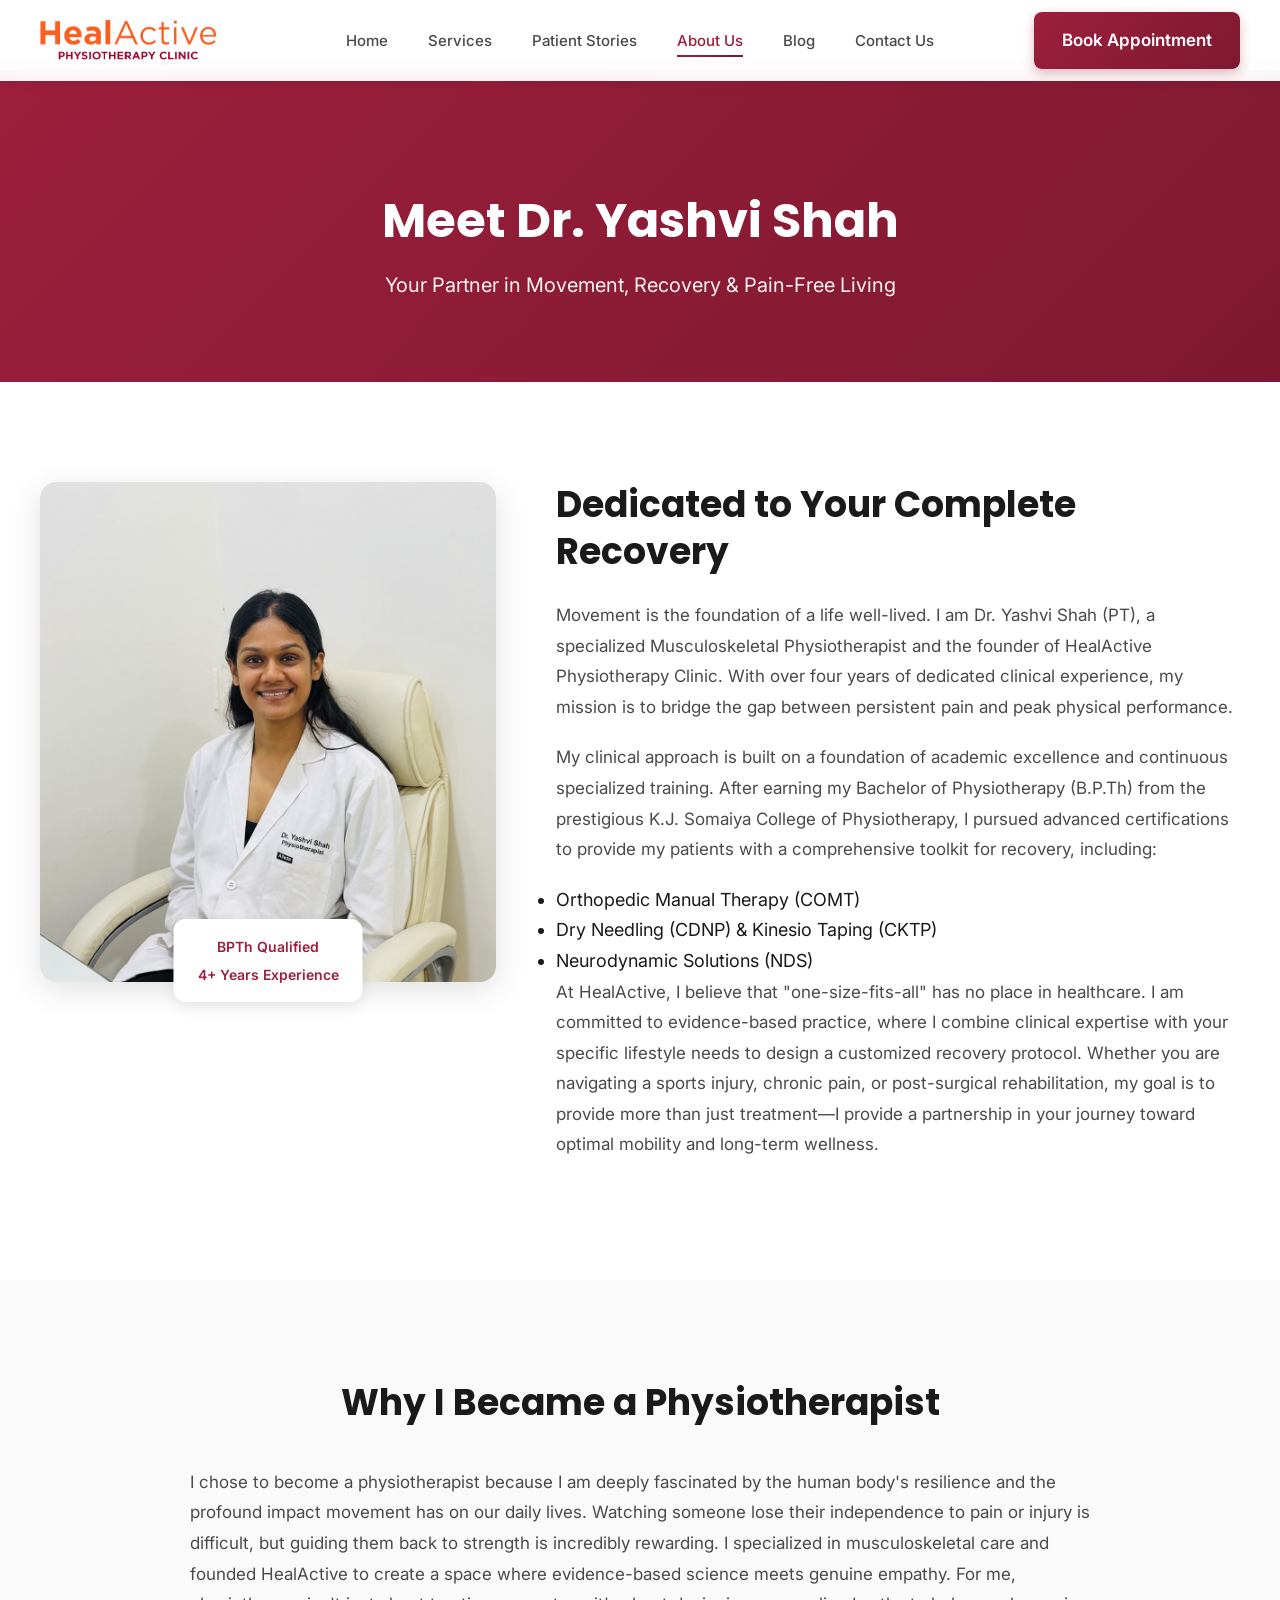
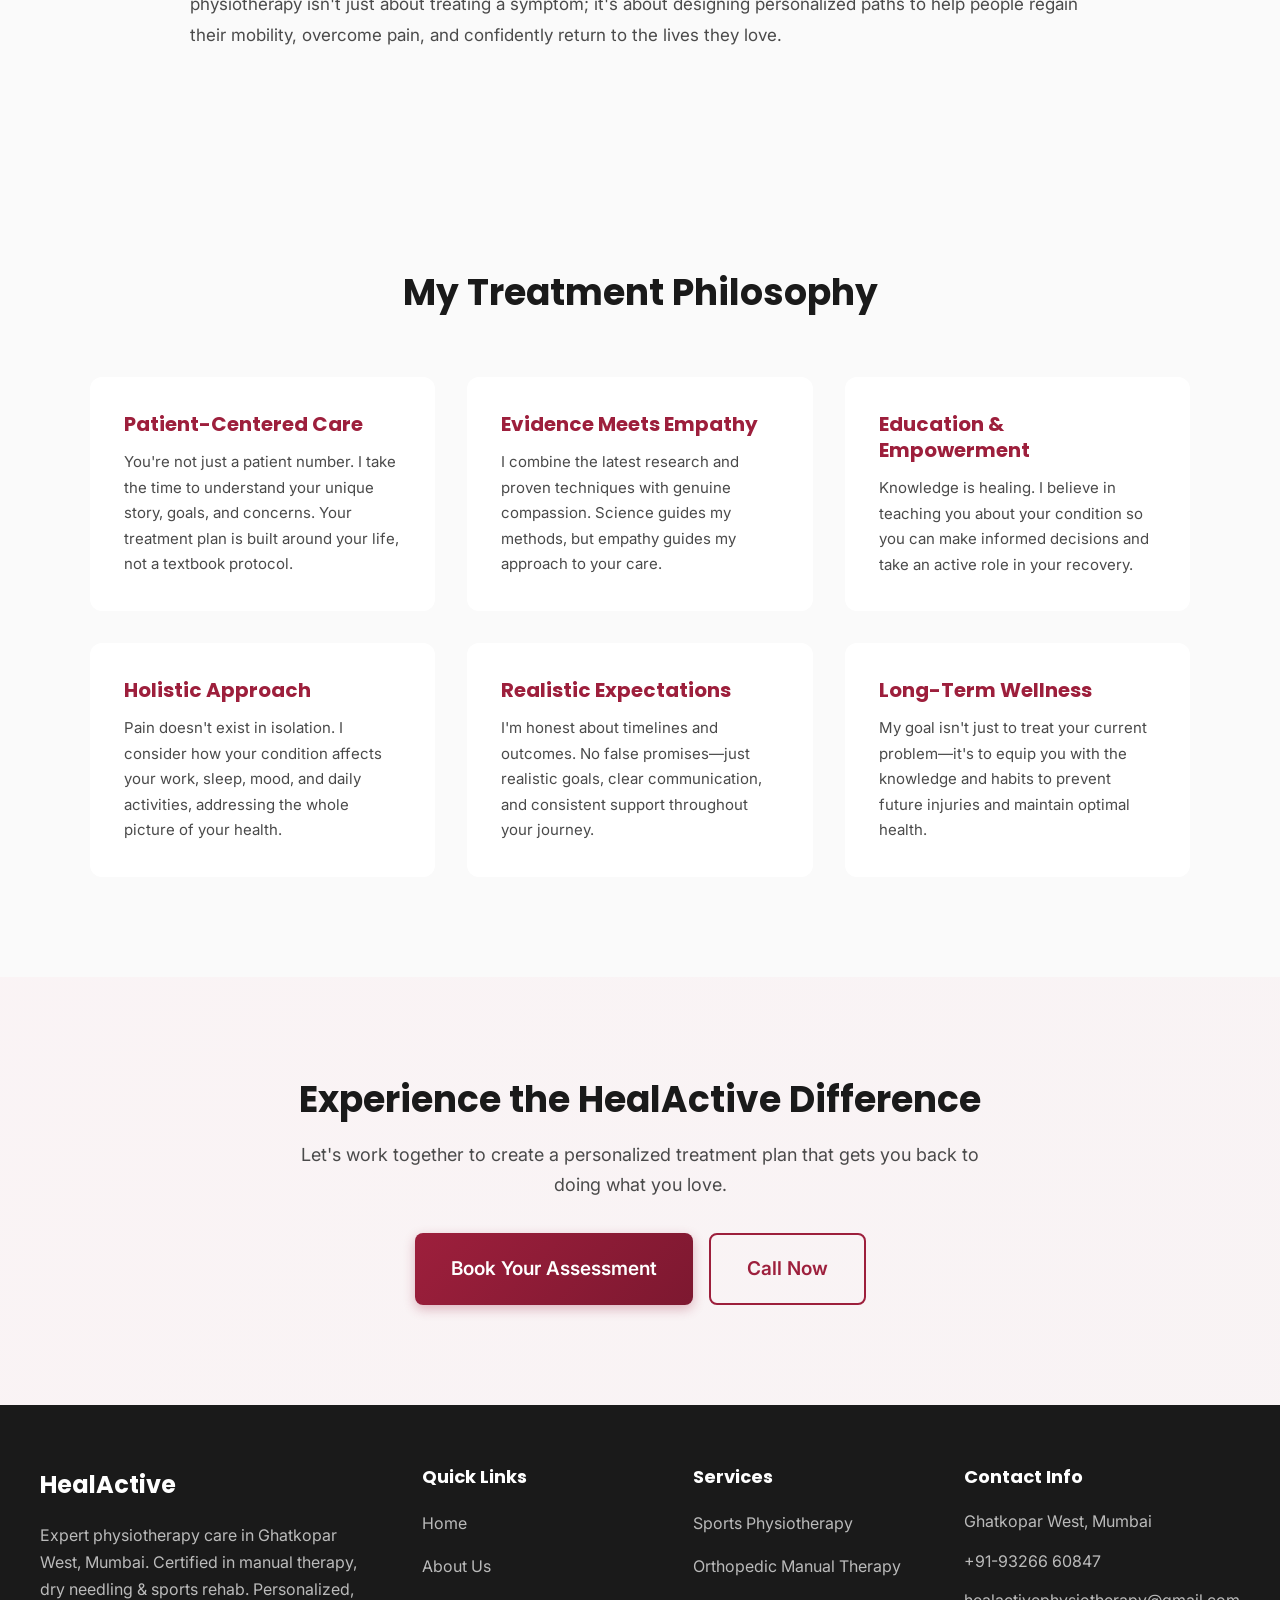
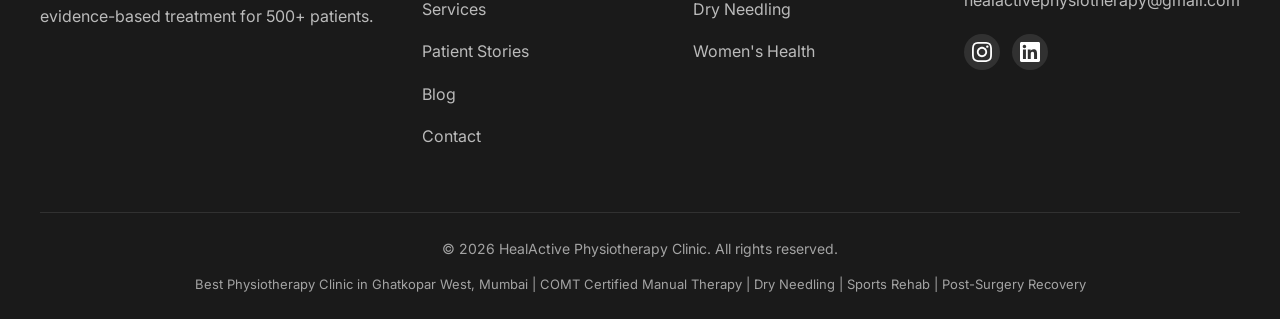
==== about.html @ 27055955 "Add files via upload" ====
<!DOCTYPE html>
<html lang="en">
<head>
    <meta charset="UTF-8">
    <meta name="viewport" content="width=device-width, initial-scale=1.0">
    <meta name="description" content="Meet Dr. Yashvi Shah - BPTh qualified physiotherapist with 4+ years experience. Learn about our patient-centered approach to recovery at HealActive Clinic.">
    <title>About Dr. Yashvi Shah - HealActive Physiotherapy Clinic Mumbai</title>
    <link rel="preconnect" href="https://fonts.googleapis.com">
    <link rel="preconnect" href="https://fonts.gstatic.com" crossorigin>
    <link href="https://fonts.googleapis.com/css2?family=Inter:wght@300;400;500;600;700&family=Poppins:wght@600;700&display=swap" rel="stylesheet">
    <link rel="stylesheet" href="style.css">
    <link rel="icon" href="healactivelogonobg.png" type="image/png">
</head>
<body>
    <!-- Header -->
    <header class="header" id="header">
        <div class="container">
            <div class="header-content">
                <div class="logo">
                    <a href="index.html">
                        <img src="healactivelogonobg.png" alt="HealActive Physiotherapy Clinic" class="logo-img">
                    </a>
                </div>
                <nav class="nav" id="nav">
                    <a href="index.html" class="nav-link">Home</a>
                    <div class="nav-dropdown">
                        <a href="services.html" class="nav-link">Services</a>
                        <div class="dropdown-content">
                            <a href="services.html#sports">Sports Physiotherapy</a>
                            <a href="services.html#orthopedic">Orthopedic Manual Therapy</a>
                            <a href="services.html#surgical">Post-Surgical Recovery</a>
                            <a href="services.html#dry-needling">Dry Needling Therapy</a>
                            <a href="services.html#neurodynamic">Neurodynamic Solutions</a>
                            <a href="services.html#womens-health">Women's Health Program</a>
                            <a href="services.html#ergonomics">Ergonomic &amp; Posture Correction</a>
                            <a href="services.html#senior-citizens">Senior Citizens Program</a>
                        </div>
                    </div>
                    <a href="testimonials.html" class="nav-link">Patient Stories</a>
                    <a href="about.html" class="nav-link active">About Us</a>
                    <a href="blog.html" class="nav-link">Blog</a>
                    <a href="index.html#contact" class="nav-link">Contact Us</a>
                </nav>
                <a href="index.html#contact" class="btn btn-primary btn-header">Book Appointment</a>
                <button class="mobile-toggle" id="mobile-toggle" aria-label="Toggle menu">
                    <span></span>
                    <span></span>
                    <span></span>
                </button>
            </div>
        </div>
    </header>

    <!-- Page Hero -->
    <section class="page-hero">
        <div class="container">
            <h1>Meet Dr. Yashvi Shah</h1>
            <p>Your Partner in Movement, Recovery &amp; Pain-Free Living</p>
        </div>
    </section>

    <!-- About Introduction -->
    <section class="about-intro-page">
        <div class="container">
            <div class="about-page-content reveal-on-scroll">
                <div class="about-page-image">
                    <img src="doctor.jpeg" alt="Dr. Yashvi Shah" class="about-page-img">
                    <div class="credentials-badge">
                        <span>BPTh Qualified</span>
                        <span>4+ Years Experience</span>
                    </div>
                </div>
                <div class="about-page-text">
                    <h2>Dedicated to Your Complete Recovery</h2>
                    <p>Movement is the foundation of a life well-lived. I am Dr. Yashvi Shah (PT), a specialized Musculoskeletal Physiotherapist and the founder of HealActive Physiotherapy Clinic. With over four years of dedicated clinical experience, my mission is to bridge the gap between persistent pain and peak physical performance.</p>
                    <p>My clinical approach is built on a foundation of academic excellence and continuous specialized training. After earning my Bachelor of Physiotherapy (B.P.Th) from the prestigious K.J. Somaiya College of Physiotherapy, I pursued advanced certifications to provide my patients with a comprehensive toolkit for recovery, including:</p>
                    <ul>
                        <li>Orthopedic Manual Therapy (COMT)</li>
                        <li>Dry Needling (CDNP) &amp; Kinesio Taping (CKTP)</li>
                        <li>Neurodynamic Solutions (NDS)</li>
                    </ul>
                    <p>At HealActive, I believe that "one-size-fits-all" has no place in healthcare. I am committed to evidence-based practice, where I combine clinical expertise with your specific lifestyle needs to design a customized recovery protocol. Whether you are navigating a sports injury, chronic pain, or post-surgical rehabilitation, my goal is to provide more than just treatment—I provide a partnership in your journey toward optimal mobility and long-term wellness.</p>
                </div>
            </div>
        </div>
    </section>

    <!-- Why I Became a Physiotherapist -->
    <section class="story-section">
        <div class="container">
            <div class="story-content reveal-on-scroll">
                <h2>Why I Became a Physiotherapist</h2>
                <p>I chose to become a physiotherapist because I am deeply fascinated by the human body's resilience and the profound impact movement has on our daily lives. Watching someone lose their independence to pain or injury is difficult, but guiding them back to strength is incredibly rewarding. I specialized in musculoskeletal care and founded HealActive to create a space where evidence-based science meets genuine empathy. For me, physiotherapy isn't just about treating a symptom; it's about designing personalized paths to help people regain their mobility, overcome pain, and confidently return to the lives they love.</p>
            </div>
        </div>
    </section>

    <!-- Clinical Experience -->
    <!--
    <section class="experience">
        <div class="container">
            <div class="section-header">
                <span class="section-label">Professional Journey</span>
                <h2 class="section-title">Clinical Experience</h2>
                <p class="section-description">Over 3 years of hands-on experience in diverse clinical settings</p>
            </div>
            <div class="timeline">
                <div class="timeline-item reveal-on-scroll">
                    <div class="timeline-dot"></div>
                    <div class="timeline-content">
                        <span class="timeline-date">2023 - Present</span>
                        <h3>HealActive Physiotherapy Clinic</h3>
                        <p class="timeline-role">Founder &amp; Lead Physiotherapist</p>
                        <p>Established independent practice focused on personalized, patient-centered care. Treating diverse musculoskeletal conditions with evidence-based approaches combining manual therapy, dry needling, and neurodynamic solutions.</p>
                    </div>
                </div>
                <div class="timeline-item reveal-on-scroll">
                    <div class="timeline-dot"></div>
                    <div class="timeline-content">
                        <span class="timeline-date">2021 - 2023</span>
                        <h3>Advanced Orthopedic &amp; Sports Center</h3>
                        <p class="timeline-role">Senior Physiotherapist</p>
                        <p>Managed complex post-surgical cases, orthopedic rehabilitation, and sports injury recovery. Specialized in ACL reconstruction protocols, rotator cuff repairs, and return-to-sport programs for athletes.</p>
                    </div>
                </div>
                <div class="timeline-item reveal-on-scroll">
                    <div class="timeline-dot"></div>
                    <div class="timeline-content">
                        <span class="timeline-date">2020 - 2021</span>
                        <h3>Multi-Specialty Hospital, Mumbai</h3>
                        <p class="timeline-role">Physiotherapist</p>
                        <p>Provided comprehensive physiotherapy services for inpatients and outpatients. Gained extensive experience in neurological rehabilitation, post-operative care, and chronic pain management.</p>
                    </div>
                </div>
                <div class="timeline-item reveal-on-scroll">
                    <div class="timeline-dot"></div>
                    <div class="timeline-content">
                        <span class="timeline-date">2019 - 2020</span>
                        <h3>Clinical Rotations &amp; Training</h3>
                        <p class="timeline-role">Junior Physiotherapist</p>
                        <p>Completed comprehensive clinical training across various specialties including musculoskeletal physiotherapy, geriatric care, and workplace ergonomics assessments in leading healthcare facilities.</p>
                    </div>
                </div>
            </div>
        </div>
    </section>
    -->

    <!-- Treatment Philosophy -->
    <section class="philosophy">
        <div class="container">
            <div class="philosophy-content">
                <h2>My Treatment Philosophy</h2>
                <div class="philosophy-grid">
                    <div class="philosophy-item reveal-on-scroll">
                        <h3>Patient-Centered Care</h3>
                        <p>You're not just a patient number. I take the time to understand your unique story, goals, and concerns. Your treatment plan is built around your life, not a textbook protocol.</p>
                    </div>
                    <div class="philosophy-item reveal-on-scroll">
                        <h3>Evidence Meets Empathy</h3>
                        <p>I combine the latest research and proven techniques with genuine compassion. Science guides my methods, but empathy guides my approach to your care.</p>
                    </div>
                    <div class="philosophy-item reveal-on-scroll">
                        <h3>Education &amp; Empowerment</h3>
                        <p>Knowledge is healing. I believe in teaching you about your condition so you can make informed decisions and take an active role in your recovery.</p>
                    </div>
                    <div class="philosophy-item reveal-on-scroll">
                        <h3>Holistic Approach</h3>
                        <p>Pain doesn't exist in isolation. I consider how your condition affects your work, sleep, mood, and daily activities, addressing the whole picture of your health.</p>
                    </div>
                    <div class="philosophy-item reveal-on-scroll">
                        <h3>Realistic Expectations</h3>
                        <p>I'm honest about timelines and outcomes. No false promises—just realistic goals, clear communication, and consistent support throughout your journey.</p>
                    </div>
                    <div class="philosophy-item reveal-on-scroll">
                        <h3>Long-Term Wellness</h3>
                        <p>My goal isn't just to treat your current problem—it's to equip you with the knowledge and habits to prevent future injuries and maintain optimal health.</p>
                    </div>
                </div>
            </div>
        </div>
    </section>

    <!-- CTA Section -->
    <section class="cta-section">
        <div class="container">
            <div class="cta-content">
                <h2>Experience the HealActive Difference</h2>
                <p>Let's work together to create a personalized treatment plan that gets you back to doing what you love.</p>
                <div class="cta-buttons">
                    <a href="index.html#contact" class="btn btn-primary btn-lg">Book Your Assessment</a>
                    <a href="tel:+919326660847" class="btn btn-outline btn-lg">Call Now</a>
                </div>
            </div>
        </div>
    </section>

    <!-- Footer -->
    <footer class="footer">
        <div class="container">
            <div class="footer-content">
                <div class="footer-col">
                    <div class="footer-logo">
                        <div class="footer-logo-text">HealActive</div>
                    </div>
                    <p class="footer-about">Expert physiotherapy care in Ghatkopar West, Mumbai. Certified in manual therapy, dry needling &amp; sports rehab. Personalized, evidence-based treatment for 500+ patients.</p>
                </div>
                <div class="footer-col">
                    <h4>Quick Links</h4>
                    <ul class="footer-links">
                        <li><a href="index.html">Home</a></li>
                        <li><a href="about.html">About Us</a></li>
                        <li><a href="services.html">Services</a></li>
                        <li><a href="testimonials.html">Patient Stories</a></li>
                        <li><a href="blog.html">Blog</a></li>
                        <li><a href="index.html#contact">Contact</a></li>
                    </ul>
                </div>
                <div class="footer-col">
                    <h4>Services</h4>
                    <ul class="footer-links">
                        <li><a href="services.html#sports">Sports Physiotherapy</a></li>
                        <li><a href="services.html#orthopedic">Orthopedic Manual Therapy</a></li>
                        <li><a href="services.html#dry-needling">Dry Needling</a></li>
                        <li><a href="services.html#womens-health">Women's Health</a></li>
                    </ul>
                </div>
                <div class="footer-col">
                    <h4>Contact Info</h4>
                    <ul class="footer-contact">
                        <li>Ghatkopar West, Mumbai</li>
                        <li><a href="tel:+919326660847">+91-93266 60847</a></li>
                        <li><a href="mailto:healactivephysiotherapy@gmail.com">healactivephysiotherapy@gmail.com</a></li>
                    </ul>
                    <div class="footer-social">
                        <a href="https://instagram.com/healactive" target="_blank" rel="noopener" aria-label="Instagram">
                            <svg width="20" height="20" viewBox="0 0 24 24" fill="currentColor">
                                <path d="M12 2.163c3.204 0 3.584.012 4.85.07 3.252.148 4.771 1.691 4.919 4.919.058 1.265.069 1.645.069 4.849 0 3.205-.012 3.584-.069 4.849-.149 3.225-1.664 4.771-4.919 4.919-1.266.058-1.644.07-4.85.07-3.204 0-3.584-.012-4.849-.07-3.26-.149-4.771-1.699-4.919-4.92-.058-1.265-.07-1.644-.07-4.849 0-3.204.013-3.583.07-4.849.149-3.227 1.664-4.771 4.919-4.919 1.266-.057 1.645-.069 4.849-.069zm0-2.163c-3.259 0-3.667.014-4.947.072-4.358.2-6.78 2.618-6.98 6.98-.059 1.281-.073 1.689-.073 4.948 0 3.259.014 3.668.072 4.948.2 4.358 2.618 6.78 6.98 6.98 1.281.058 1.689.072 4.948.072 3.259 0 3.668-.014 4.948-.072 4.354-.2 6.782-2.618 6.979-6.98.059-1.28.073-1.689.073-4.948 0-3.259-.014-3.667-.072-4.947-.196-4.354-2.617-6.78-6.979-6.98-1.281-.059-1.69-.073-4.949-.073zm0 5.838c-3.403 0-6.162 2.759-6.162 6.162s2.759 6.163 6.162 6.163 6.162-2.759 6.162-6.163c0-3.403-2.759-6.162-6.162-6.162zm0 10.162c-2.209 0-4-1.79-4-4 0-2.209 1.791-4 4-4s4 1.791 4 4c0 2.21-1.791 4-4 4zm6.406-11.845c-.796 0-1.441.645-1.441 1.44s.645 1.44 1.441 1.44c.795 0 1.439-.645 1.439-1.44s-.644-1.44-1.439-1.44z"/>
                            </svg>
                        </a>
                        <a href="https://linkedin.com/in/healactive" target="_blank" rel="noopener" aria-label="LinkedIn">
                            <svg width="20" height="20" viewBox="0 0 24 24" fill="currentColor">
                                <path d="M20.447 20.452h-3.554v-5.569c0-1.328-.027-3.037-1.852-3.037-1.853 0-2.136 1.445-2.136 2.939v5.667H9.351V9h3.414v1.561h.046c.477-.9 1.637-1.85 3.37-1.85 3.601 0 4.267 2.37 4.267 5.455v6.286zM5.337 7.433c-1.144 0-2.063-.926-2.063-2.065 0-1.138.92-2.063 2.063-2.063 1.14 0 2.064.925 2.064 2.063 0 1.139-.925 2.065-2.064 2.065zm1.782 13.019H3.555V9h3.564v11.452zM22.225 0H1.771C.792 0 0 .774 0 1.729v20.542C0 23.227.792 24 1.771 24h20.451C23.2 24 24 23.227 24 22.271V1.729C24 .774 23.2 0 22.222 0h.003z"/>
                            </svg>
                        </a>
                    </div>
                </div>
            </div>
            <div class="footer-bottom">
                <p>&copy; 2026 HealActive Physiotherapy Clinic. All rights reserved.</p>
                <p class="footer-seo">Best Physiotherapy Clinic in Ghatkopar West, Mumbai | COMT Certified Manual Therapy | Dry Needling | Sports Rehab | Post-Surgery Recovery</p>
            </div>
        </div>
    </footer>

    <script src="script.js"></script>
</body>
</html>
---- style.css ----
/* Root Variables */
:root {
    --primary-gradient: linear-gradient(135deg, #9d1f3c 0%, #7d1830 100%);
    --primary-color: #9d1f3c;
    --primary-dark: #7d1830;
    --primary-light: #b8234a;
    --secondary-color: #f6b93b;
    --text-dark: #1a1a1a;
    --text-gray: #4a4a4a;
    --text-light: #6b6b6b;
    --bg-light: #fafafa;
    --bg-white: #ffffff;
    --border-color: #e5e5e5;
    --shadow-sm: 0 2px 8px rgba(0, 0, 0, 0.08);
    --shadow-md: 0 4px 16px rgba(0, 0, 0, 0.1);
    --shadow-lg: 0 8px 32px rgba(0, 0, 0, 0.12);
    --radius-sm: 8px;
    --radius-md: 12px;
    --radius-lg: 16px;
    --transition: all 0.25s cubic-bezier(0.4, 0, 0.2, 1); /* Reduced from 0.3s */
}

/* Reset & Base Styles */
* {
    margin: 0;
    padding: 0;
    box-sizing: border-box;
}

html {
    scroll-behavior: smooth;
}

body {
    font-family: 'Inter', -apple-system, BlinkMacSystemFont, 'Segoe UI', sans-serif;
    color: var(--text-dark);
    line-height: 1.7;
    font-size: 18px;
    background-color: var(--bg-white);
    overflow-x: hidden;
    opacity: 0;
    transition: opacity 0.3s ease; /* Reduced from 0.5s */
}

body.page-fade-in {
    opacity: 1;
}

body.page-fade-out {
    opacity: 0;
}

/* Scroll reveal animation */
.reveal-on-scroll {
    opacity: 0;
    transform: translateY(30px);
    transition: opacity 0.6s ease, transform 0.6s ease;
}

.reveal-on-scroll.reveal-active {
    opacity: 1;
    transform: translateY(0);
}

/* Hero fade-in animation */
.hero-text,
.hero-image {
    opacity: 0;
    transform: translateY(20px);
    transition: opacity 0.5s ease, transform 0.5s ease; /* Reduced from 0.8s */
}

.hero-text.hero-fade-in,
.hero-image.hero-fade-in {
    opacity: 1;
    transform: translateY(0);
}

h1, h2, h3, h4, h5, h6 {
    font-family: 'Poppins', sans-serif;
    font-weight: 700;
    line-height: 1.3;
    color: var(--text-dark);
}

a {
    text-decoration: none;
    color: inherit;
    transition: var(--transition);
}

img {
    max-width: 100%;
    display: block;
}

.container {
    max-width: 1400px;
    margin: 0 auto;
    padding: 0 40px;
}

.container-narrow {
    max-width: 900px;
    margin: 0 auto;
    padding: 0 40px;
}

/* Header */
.header {
    position: fixed;
    top: 0;
    left: 0;
    right: 0;
    background: rgba(255, 255, 255, 0.95);
    backdrop-filter: blur(10px);
    box-shadow: var(--shadow-sm);
    z-index: 1000;
    transition: var(--transition);
}

.header.scrolled {
    box-shadow: var(--shadow-md);
}

.header-content {
    display: flex;
    align-items: center;
    justify-content: space-between;
    padding: 12px 0;
}

.logo {
    display: flex;
    align-items: center;
}

.logo a {
    display: flex;
    align-items: center;
    text-decoration: none;
}

.logo-img {
    height: 40px;
    width: auto;
    display: block;
    transition: var(--transition);
}

.logo-img:hover {
    opacity: 0.8;
    transform: scale(1.02);
}

.logo-text {
    font-family: 'Poppins', sans-serif;
    font-size: 28px;
    font-weight: 700;
    color: var(--text-dark);
    letter-spacing: -0.5px;
}

.nav {
    display: flex;
    align-items: center;
    gap: 40px;
    position: absolute;
    left: 50%;
    transform: translateX(-50%);
}

.nav-link {
    font-size: 15px;
    font-weight: 500;
    color: var(--text-gray);
    position: relative;
    transition: var(--transition);
}

.nav-link.active,
.nav-link:hover {
    color: var(--primary-color);
}

.nav-link::after {
    content: '';
    position: absolute;
    bottom: -4px;
    left: 0;
    width: 0;
    height: 2px;
    background: var(--primary-gradient);
    transition: var(--transition);
}

.nav-link.active::after,
.nav-link:hover::after {
    width: 100%;
}

.btn-header {
    padding: 10px 24px;
    font-size: 14px;
}

.mobile-toggle {
    display: none;
    flex-direction: column;
    gap: 5px;
    background: none;
    border: none;
    cursor: pointer;
    padding: 8px;
}

.mobile-toggle span {
    width: 25px;
    height: 3px;
    background: var(--text-dark);
    border-radius: 2px;
    transition: var(--transition);
}

/* Buttons */
.btn {
    display: inline-flex;
    align-items: center;
    gap: 8px;
    padding: 12px 24px;
    border-radius: var(--radius-sm);
    font-weight: 600;
    font-size: 15px;
    cursor: pointer;
    border: none;
    transition: var(--transition);
    text-align: center;
    justify-content: center;
}

.btn-primary {
    background: var(--primary-gradient);
    color: white;
    box-shadow: 0 4px 12px rgba(157, 31, 60, 0.3);
}

.btn-primary:hover {
    transform: translateY(-2px);
    box-shadow: 0 6px 20px rgba(157, 31, 60, 0.4);
}

.btn-outline {
    background: transparent;
    color: var(--primary-color);
    border: 2px solid var(--primary-color);
}

.btn-outline:hover {
    background: var(--primary-gradient);
    color: white;
    border-color: transparent;
}

.btn-lg {
    padding: 16px 32px;
    font-size: 16px;
}

/* Hero Section */
.hero {
    padding: 140px 0 80px;
    background: linear-gradient(135deg, #fff5f7 0%, #ffecf0 100%);
    position: relative;
    overflow: hidden;
}

.hero::before {
    content: '';
    position: absolute;
    top: -50%;
    right: -10%;
    width: 600px;
    height: 600px;
    background: radial-gradient(circle, rgba(157, 31, 60, 0.08) 0%, transparent 70%);
    border-radius: 50%;
}

.hero-content {
    max-width: 1100px;
    margin: 0 auto;
    text-align: center;
    position: relative;
    z-index: 1;
}

.hero-title {
    font-size: 56px;
    font-weight: 700;
    margin-bottom: 20px;
    line-height: 1.2;
}

.gradient-text {
    background: var(--primary-gradient);
    -webkit-background-clip: text;
    -webkit-text-fill-color: transparent;
    background-clip: text;
}

.hero-subtitle {
    font-size: 18px;
    color: var(--text-gray);
    margin-bottom: 40px;
    line-height: 1.7;
}

/* Hero Stats Cards */
.hero-stats {
    display: grid;
    grid-template-columns: repeat(3, 1fr);
    gap: 16px;
    margin-bottom: 32px;
    max-width: 700px;
    margin-left: auto;
    margin-right: auto;
}

.stat-card {
    background: white;
    padding: 20px;
    border-radius: var(--radius-md);
    text-align: center;
    box-shadow: var(--shadow-sm);
    border: 2px solid rgba(157, 31, 60, 0.1);
    transition: all 0.2s ease; /* Faster transition for hover */
}

.stat-card:hover {
    transform: translateY(-4px);
    box-shadow: var(--shadow-md);
    border-color: var(--primary-color);
}

.stat-value {
    font-size: 32px;
    font-weight: 700;
    background: var(--primary-gradient);
    -webkit-background-clip: text;
    -webkit-text-fill-color: transparent;
    background-clip: text;
    line-height: 1.2;
    margin-bottom: 8px;
}

.stat-label {
    font-size: 13px;
    color: var(--text-gray);
    font-weight: 500;
}

.hero-cta {
    display: flex;
    gap: 16px;
    margin-bottom: 32px;
    flex-wrap: wrap;
    justify-content: center;
}

.contact-link {
    display: flex;
    align-items: center;
    gap: 8px;
    color: var(--text-gray);
    font-size: 14px;
}

.contact-link svg {
    color: var(--primary-color);
}

.contact-link:hover {
    color: var(--primary-color);
}

.hero-image {
    position: relative;
    display: flex;
    align-items: center;
    justify-content: center;
}

.hero-logo-container {
    width: 100%;
    max-width: 450px;
    background: white;
    padding: 60px;
    border-radius: var(--radius-lg);
    box-shadow: var(--shadow-lg);
    display: flex;
    align-items: center;
    justify-content: center;
}

.hero-logo {
    width: 100%;
    height: auto;
    max-width: 350px;
}

.hero-img {
    width: 100%;
    height: 550px;
    object-fit: cover;
    border-radius: var(--radius-lg);
    box-shadow: var(--shadow-lg);
}

/* Testimonials Section */
.testimonials {
    padding: 100px 0;
    background: white;
}

.testimonials-grid {
    display: grid;
    grid-template-columns: repeat(3, 1fr);
    gap: 32px;
}

.testimonial-card {
    background: var(--bg-light);
    padding: 32px;
    border-radius: var(--radius-md);
    transition: var(--transition);
    border: 2px solid transparent;
}

.testimonial-card:hover {
    transform: translateY(-8px);
    box-shadow: var(--shadow-lg);
    border-color: var(--primary-color);
    background: white;
}

.testimonial-rating {
    display: flex;
    gap: 4px;
    margin-bottom: 20px;
}

.star {
    color: #f6b93b;
    font-size: 20px;
}

.testimonial-text {
    color: var(--text-gray);
    font-size: 16px;
    line-height: 1.7;
    margin-bottom: 24px;
    font-style: italic;
}

.testimonial-author {
    display: flex;
    align-items: center;
    gap: 16px;
    margin-bottom: 16px;
}

.author-avatar {
    width: 50px;
    height: 50px;
    background: var(--primary-gradient);
    color: white;
    border-radius: 50%;
    display: flex;
    align-items: center;
    justify-content: center;
    font-weight: 700;
    font-size: 16px;
    flex-shrink: 0;
}

.author-name {
    font-weight: 600;
    color: var(--text-dark);
    font-size: 16px;
}

.author-details {
    font-size: 13px;
    color: var(--text-light);
    margin-top: 2px;
}

.testimonial-treatment {
    padding-top: 16px;
    border-top: 1px solid var(--border-color);
}

.testimonial-treatment span {
    font-size: 13px;
    color: var(--text-light);
    font-style: normal;
}

/* About Section */
.about {
    padding: 100px 0;
    background: white;
}

/* Section Styles */
.section-header {
    text-align: center;
    max-width: 700px;
    margin: 0 auto 60px;
}

.section-label {
    display: inline-block;
    padding: 8px 16px;
    background: linear-gradient(135deg, rgba(157, 31, 60, 0.1) 0%, rgba(125, 24, 48, 0.1) 100%);
    color: var(--primary-color);
    border-radius: 20px;
    font-size: 14px;
    font-weight: 600;
    text-transform: uppercase;
    letter-spacing: 0.5px;
    margin-bottom: 16px;
}

.section-title {
    font-size: 42px;
    margin-bottom: 16px;
}

.section-description {
    font-size: 18px;
    color: var(--text-gray);
}

.about-intro {
    font-size: 20px;
    font-weight: 500;
    color: var(--text-dark);
    margin-bottom: 24px;
    line-height: 1.7;
}

.about-text p {
    color: var(--text-gray);
    margin-bottom: 40px;
    font-size: 17px;
}

.about-features {
    display: grid;
    grid-template-columns: repeat(3, 1fr);
    gap: 32px;
    margin-top: 40px;
}

.feature-card {
    padding: 40px 32px;
    background: var(--bg-light);
    border-radius: var(--radius-md);
    text-align: left;
    transition: all 0.2s ease;
    border: 2px solid transparent;
}

.feature-card:hover {
    transform: translateY(-4px);
    box-shadow: var(--shadow-md);
    border-color: var(--primary-color);
}

.feature-icon {
    font-size: 48px;
    margin-bottom: 20px;
    display: block;
}

.feature-card h3 {
    font-size: 20px;
    margin-bottom: 12px;
    color: var(--text-dark);
}

.feature-card p {
    color: var(--text-gray);
    font-size: 15px;
    line-height: 1.7;
    margin: 0;
}

/* Services Section */
.services {
    padding: 100px 0;
    background: var(--bg-light);
}

.services-grid {
    display: grid;
    grid-template-columns: repeat(3, 1fr);
    gap: 32px;
    margin-bottom: 60px;
}

.service-card {
    background: white;
    padding: 40px 32px;
    border-radius: var(--radius-md);
    box-shadow: var(--shadow-sm);
    transition: all 0.2s ease;
    border: 2px solid transparent;
}

.service-card:hover {
    transform: translateY(-8px);
    box-shadow: var(--shadow-lg);
    border-color: var(--primary-color);
}

.service-icon {
    width: 70px;
    height: 70px;
    background: linear-gradient(135deg, rgba(157, 31, 60, 0.1) 0%, rgba(125, 24, 48, 0.1) 100%);
    border-radius: var(--radius-md);
    display: flex;
    align-items: center;
    justify-content: center;
    margin-bottom: 24px;
}

.service-icon svg {
    color: var(--primary-color);
}

.service-card h3 {
    font-size: 22px;
    margin-bottom: 16px;
    color: var(--text-dark);
}

.service-card > p {
    color: var(--text-gray);
    margin-bottom: 20px;
    line-height: 1.7;
}

.service-list {
    list-style: none;
    padding-left: 0;
}

.service-list li {
    padding: 8px 0 8px 28px;
    color: var(--text-light);
    font-size: 15px;
    position: relative;
}

.service-list li::before {
    content: '✓';
    position: absolute;
    left: 0;
    color: white;
    background: var(--primary-gradient);
    width: 20px;
    height: 20px;
    border-radius: 50%;
    display: flex;
    align-items: center;
    justify-content: center;
    font-size: 12px;
    font-weight: bold;
}

/* Doctor Section */
.doctor {
    padding: 100px 0;
    background: white;
}

.doctor-content {
    display: grid;
    grid-template-columns: 1fr 1.3fr;
    gap: 80px;
    align-items: center;
}

.doctor-image-wrapper {
    position: relative;
}

.doctor-image {
    position: relative;
}

.doctor-img {
    width: 100%;
    height: 600px;
    object-fit: cover;
    border-radius: var(--radius-lg);
    box-shadow: var(--shadow-lg);
}

.doctor-badge {
    position: absolute;
    bottom: 32px;
    right: 32px;
    background: white;
    padding: 20px 24px;
    border-radius: var(--radius-md);
    box-shadow: var(--shadow-lg);
    display: flex;
    align-items: center;
    gap: 16px;
}

.badge-icon {
    font-size: 32px;
}

.badge-title {
    font-size: 16px;
    font-weight: 700;
    color: var(--text-dark);
}

.badge-subtitle {
    font-size: 13px;
    color: var(--text-gray);
}

.doctor-info .section-label {
    margin-bottom: 12px;
}

.doctor-info .section-title {
    font-size: 36px;
    margin-bottom: 8px;
}

.doctor-tagline {
    font-size: 18px;
    color: var(--primary-color);
    font-weight: 600;
    margin-bottom: 24px;
}

.doctor-intro {
    color: var(--text-gray);
    font-size: 16px;
    line-height: 1.8;
    margin-bottom: 24px;
}

.doctor-social {
    display: flex;
    align-items: center;
    gap: 16px;
    margin-top: 32px;
    padding-top: 32px;
    border-top: 1px solid var(--border-color);
}

.doctor-social span {
    font-weight: 600;
    color: var(--text-dark);
}

.social-link {
    width: 40px;
    height: 40px;
    background: var(--bg-light);
    border-radius: 50%;
    display: flex;
    align-items: center;
    justify-content: center;
    transition: var(--transition);
}

.social-link:hover {
    background: var(--primary-gradient);
    color: white;
    transform: translateY(-4px);
}

/* Contact Section */
.contact {
    padding: 100px 0;
    background: var(--bg-light);
}

.contact-intro {
    text-align: center;
    max-width: 700px;
    margin: 0 auto 60px;
}

.contact-title {
    font-size: 42px;
    font-weight: 700;
    color: var(--text-dark);
    margin-bottom: 16px;
    line-height: 1.3;
}

.contact-subtitle {
    font-size: 18px;
    color: var(--text-gray);
    line-height: 1.7;
}

.contact-layout {
    display: grid;
    grid-template-columns: 1fr 1fr;
    gap: 60px;
    align-items: start;
}

.contact-grid {
    display: flex;
    flex-direction: column;
    gap: 32px;
}

.contact-item {
    display: flex;
    align-items: flex-start;
    gap: 20px;
    padding: 0;
}

.contact-item-icon {
    width: 50px;
    height: 50px;
    background: white;
    border-radius: 12px;
    display: flex;
    align-items: center;
    justify-content: center;
    flex-shrink: 0;
    box-shadow: 0 2px 8px rgba(0, 0, 0, 0.08);
}

.contact-item-icon svg {
    color: var(--primary-color);
}

.contact-item-content {
    flex: 1;
    padding-top: 4px;
}

.contact-item-content h3 {
    font-size: 18px;
    font-weight: 600;
    color: var(--text-dark);
    margin-bottom: 8px;
}

.contact-item-content a {
    display: block;
    color: var(--primary-color);
    font-size: 16px;
    font-weight: 500;
    text-decoration: none;
    transition: var(--transition);
}

.contact-item-content a:hover {
    color: var(--primary-dark);
}

.contact-item-content p {
    color: var(--text-gray);
    font-size: 15px;
    line-height: 1.8;
    margin: 0;
}

.map-section {
    height: 100%;
    min-height: 450px;
}

.map-container {
    width: 100%;
    height: 100%;
    border-radius: var(--radius-lg);
    overflow: hidden;
    box-shadow: var(--shadow-lg);
}

/* Footer */
.footer {
    background: var(--text-dark);
    color: white;
    padding: 60px 0 24px;
}

.footer-content {
    display: grid;
    grid-template-columns: 1.5fr 1fr 1fr 1fr;
    gap: 48px;
    margin-bottom: 48px;
}

.footer-logo-text {
    font-family: 'Poppins', sans-serif;
    font-size: 24px;
    font-weight: 700;
    color: white;
    margin-bottom: 16px;
}

.footer-about {
    color: rgba(255, 255, 255, 0.7);
    font-size: 15px;
    line-height: 1.7;
}

.footer-col h4 {
    font-size: 18px;
    margin-bottom: 20px;
    color: white;
}

.footer-links {
    list-style: none;
}

.footer-links li {
    margin-bottom: 12px;
}

.footer-links a {
    color: rgba(255, 255, 255, 0.7);
    font-size: 15px;
}

.footer-links a:hover {
    color: var(--primary-color);
    padding-left: 4px;
}

.footer-contact {
    list-style: none;
}

.footer-contact li {
    margin-bottom: 12px;
    color: rgba(255, 255, 255, 0.7);
    font-size: 15px;
}

.footer-contact a:hover {
    color: var(--primary-color);
}

.footer-social {
    display: flex;
    gap: 12px;
    margin-top: 20px;
}

.footer-social a {
    width: 36px;
    height: 36px;
    background: rgba(255, 255, 255, 0.1);
    border-radius: 50%;
    display: flex;
    align-items: center;
    justify-content: center;
    transition: var(--transition);
}

.footer-social a:hover {
    background: var(--primary-gradient);
    transform: translateY(-4px);
}

.footer-bottom {
    border-top: 1px solid rgba(255, 255, 255, 0.1);
    padding-top: 24px;
    text-align: center;
}

.footer-bottom p {
    color: rgba(255, 255, 255, 0.6);
    font-size: 14px;
}

.footer-seo {
    margin-top: 12px;
    font-size: 13px !important;
}

/* Page Hero (About/Services pages) */
.page-hero {
    background: linear-gradient(135deg, var(--primary-color) 0%, var(--primary-dark) 100%);
    color: white;
    padding: 120px 0 80px;
    text-align: center;
    margin-top: 70px;
    opacity: 0;
    animation: fadeInDown 0.6s ease forwards;
}

@keyframes fadeInDown {
    from {
        opacity: 0;
        transform: translateY(-20px);
    }
    to {
        opacity: 1;
        transform: translateY(0);
    }
}

.page-hero h1 {
    color: white;
    margin-bottom: 16px;
    font-size: 48px;
}

.page-hero p {
    font-size: 20px;
    max-width: 600px;
    margin: 0 auto;
    opacity: 0.95;
}

/* About Page Styles */
.about-intro-page {
    padding: 100px 0;
    background: white;
}

.about-page-content {
    display: grid;
    grid-template-columns: 1fr 1.5fr;
    gap: 60px;
    align-items: start;
}

.about-page-image {
    position: relative;
}

.about-page-img {
    width: 100%;
    height: 500px;
    object-fit: cover;
    border-radius: var(--radius-lg);
    box-shadow: var(--shadow-lg);
}

.credentials-badge {
    position: absolute;
    bottom: -20px;
    left: 50%;
    transform: translateX(-50%);
    background: white;
    padding: 16px 24px;
    border-radius: var(--radius-md);
    box-shadow: var(--shadow-md);
    display: flex;
    flex-direction: column;
    align-items: center;
    gap: 4px;
    text-align: center;
}

.credentials-badge span {
    font-size: 14px;
    font-weight: 600;
    color: var(--primary-color);
}

.about-page-text h2 {
    margin-bottom: 24px;
    font-size: 36px;
}

.about-page-text p {
    font-size: 17px;
    line-height: 1.8;
    color: var(--text-gray);
    margin-bottom: 20px;
}

.story-section {
    padding: 100px 0;
    background: var(--bg-light);
}

.story-content {
    max-width: 900px;
    margin: 0 auto;
}

.story-content h2 {
    text-align: center;
    margin-bottom: 40px;
    font-size: 36px;
}

.story-content p {
    font-size: 17px;
    line-height: 1.8;
    color: var(--text-gray);
    margin-bottom: 20px;
}

/* Clinical Experience Timeline */
.experience {
    padding: 100px 0;
    background: white;
}

.timeline {
    max-width: 900px;
    margin: 60px auto 0;
    position: relative;
}

.timeline::before {
    content: '';
    position: absolute;
    left: 30px;
    top: 0;
    bottom: 0;
    width: 3px;
    background: linear-gradient(180deg, var(--primary-color) 0%, var(--primary-light) 100%);
}

.timeline-item {
    position: relative;
    padding-left: 80px;
    margin-bottom: 50px;
}

.timeline-item:last-child {
    margin-bottom: 0;
}

.timeline-dot {
    position: absolute;
    left: 20px;
    top: 0;
    width: 24px;
    height: 24px;
    background: white;
    border: 4px solid var(--primary-color);
    border-radius: 50%;
    box-shadow: 0 0 0 4px rgba(157, 31, 60, 0.1);
    z-index: 1;
}

.timeline-content {
    background: var(--bg-light);
    padding: 32px;
    border-radius: var(--radius-md);
    box-shadow: var(--shadow-sm);
    transition: var(--transition);
    border: 2px solid transparent;
}

.timeline-content:hover {
    box-shadow: var(--shadow-md);
    border-color: var(--primary-color);
    transform: translateY(-4px);
}

.timeline-date {
    display: inline-block;
    font-size: 14px;
    font-weight: 600;
    color: white;
    background: var(--primary-gradient);
    padding: 6px 16px;
    border-radius: 20px;
    margin-bottom: 12px;
}

.timeline-content h3 {
    font-size: 22px;
    margin-bottom: 8px;
    color: var(--text-dark);
}

.timeline-role {
    font-size: 16px;
    font-weight: 600;
    color: var(--primary-color);
    margin-bottom: 12px;
    display: block;
}

.timeline-content p {
    color: var(--text-gray);
    font-size: 15px;
    line-height: 1.7;
    margin-bottom: 0;
}

.qualifications {
    padding: 100px 0;
    background: white;
}

.qualifications-grid {
    display: grid;
    grid-template-columns: repeat(auto-fit, minmax(300px, 1fr));
    gap: 32px;
    margin-top: 40px;
}

.qualification-card {
    background: var(--bg-light);
    border: 2px solid transparent;
    border-radius: var(--radius-md);
    padding: 40px 32px;
    text-align: center;
    transition: var(--transition);
}

.qualification-card:hover {
    box-shadow: var(--shadow-md);
    border-color: var(--primary-color);
    transform: translateY(-4px);
}

.qual-icon {
    font-size: 48px;
    margin-bottom: 20px;
    display: block;
}

.qualification-card h3 {
    font-size: 20px;
    margin-bottom: 12px;
    color: var(--text-dark);
}

.qualification-card p {
    color: var(--text-gray);
    font-size: 15px;
    line-height: 1.7;
    margin-bottom: 16px;
}

.qual-institution {
    display: block;
    font-size: 14px;
    color: var(--text-light);
    font-style: italic;
}

.philosophy {
    padding: 100px 0;
    background: var(--bg-light);
}

.philosophy-content {
    max-width: 1100px;
    margin: 0 auto;
}

.philosophy-content h2 {
    text-align: center;
    margin-bottom: 60px;
    font-size: 36px;
}

.philosophy-grid {
    display: grid;
    grid-template-columns: repeat(auto-fit, minmax(300px, 1fr));
    gap: 32px;
}

.philosophy-item {
    background: white;
    padding: 32px;
    border-radius: var(--radius-md);
    border: 2px solid transparent;
    transition: var(--transition);
}

.philosophy-item:hover {
    border-color: var(--primary-color);
    box-shadow: var(--shadow-md);
    transform: translateY(-4px);
}

.philosophy-item h3 {
    color: var(--primary-color);
    margin-bottom: 12px;
    font-size: 20px;
}

.philosophy-item p {
    color: var(--text-gray);
    font-size: 15px;
    line-height: 1.7;
}

.cta-section {
    padding: 100px 0;
    background: linear-gradient(135deg, rgba(157, 31, 60, 0.05) 0%, rgba(125, 24, 48, 0.05) 100%);
}

.cta-content {
    text-align: center;
    max-width: 700px;
    margin: 0 auto;
}

.cta-content h2 {
    margin-bottom: 16px;
    font-size: 36px;
}

.cta-content p {
    font-size: 18px;
    color: var(--text-gray);
    margin-bottom: 32px;
}

.cta-buttons {
    display: flex;
    gap: 16px;
    justify-content: center;
    flex-wrap: wrap;
}

/* Services Page Styles */
.services-intro {
    padding: 80px 0;
    background: var(--bg-light);
}

.intro-content {
    max-width: 900px;
    margin: 0 auto;
    text-align: center;
}

.intro-content h2 {
    margin-bottom: 20px;
    font-size: 36px;
}

.intro-content p {
    font-size: 18px;
    color: var(--text-gray);
    line-height: 1.8;
}

.service-detail {
    padding: 100px 0;
    background: white;
}

.service-detail.alt-bg {
    background: var(--bg-light);
}

.service-detail-content {
    display: grid;
    grid-template-columns: 1.5fr 1fr;
    gap: 60px;
    align-items: start;
}

.service-badge {
    display: inline-block;
    background: linear-gradient(135deg, rgba(246, 185, 59, 0.2) 0%, rgba(157, 31, 60, 0.2) 100%);
    color: var(--primary-color);
    padding: 8px 16px;
    border-radius: 50px;
    font-size: 13px;
    font-weight: 600;
    margin-bottom: 16px;
}

.service-intro {
    font-size: 20px;
    color: var(--text-dark);
    margin-bottom: 32px;
    font-weight: 500;
    line-height: 1.6;
}

.service-detail-text h2 {
    margin-bottom: 20px;
    font-size: 36px;
}

.service-detail-text h3 {
    margin-top: 40px;
    margin-bottom: 16px;
    font-size: 24px;
    color: var(--text-dark);
}

.service-detail-text p {
    font-size: 17px;
    line-height: 1.8;
    color: var(--text-gray);
    margin-bottom: 20px;
}

.service-list {
    list-style: none;
    margin-bottom: 32px;
    padding-left: 0;
}

.service-list li {
    padding: 8px 0 8px 32px;
    color: var(--text-gray);
    font-size: 16px;
    position: relative;
    line-height: 1.7;
}

.service-list li::before {
    content: '✓';
    position: absolute;
    left: 0;
    color: white;
    background: var(--primary-gradient);
    width: 20px;
    height: 20px;
    border-radius: 50%;
    display: flex;
    align-items: center;
    justify-content: center;
    font-size: 12px;
    font-weight: bold;
}

.service-detail-text .btn {
    margin-top: 32px;
}

.service-detail-sidebar {
    position: sticky;
    top: 100px;
    display: flex;
    flex-direction: column;
    gap: 24px;
}

.sidebar-card {
    background: white;
    border: 2px solid var(--border-color);
    border-radius: var(--radius-md);
    padding: 32px;
    transition: var(--transition);
}

.service-detail.alt-bg .sidebar-card {
    background: white;
}

.sidebar-card:hover {
    border-color: var(--primary-color);
    box-shadow: var(--shadow-sm);
}

.sidebar-card h4 {
    margin-bottom: 20px;
    font-size: 20px;
    color: var(--primary-color);
}

.sidebar-card ul {
    list-style: none;
    padding-left: 0;
}

.sidebar-card ul li {
    margin-bottom: 12px;
    padding-left: 28px;
    position: relative;
    color: var(--text-gray);
    font-size: 15px;
}

.sidebar-card ul li::before {
    content: '✓';
    position: absolute;
    left: 0;
    color: var(--secondary-color);
    font-weight: bold;
    font-size: 16px;
}

.sidebar-card.success-story {
    background: linear-gradient(135deg, rgba(246, 185, 59, 0.1) 0%, rgba(157, 31, 60, 0.05) 100%);
    border-color: var(--secondary-color);
}

.sidebar-card.success-story p {
    font-style: italic;
    margin-bottom: 16px;
    color: var(--text-gray);
    font-size: 15px;
}

.sidebar-card.success-story strong {
    color: var(--primary-color);
    font-size: 14px;
}

/* Responsive Design */
@media (max-width: 1024px) {
    .nav {
        position: static;
        transform: none;
    }

    .hero-content,
    .doctor-content,
    .about-page-content,
    .service-detail-layout {
        grid-template-columns: 1fr;
        gap: 40px;
    }

    .hero-image,
    .doctor-image-wrapper,
    .about-page-image {
        order: -1;
    }

    .services-grid,
    .about-features,
    .testimonials-grid,
    .qualifications-grid,
    .philosophy-grid {
        grid-template-columns: repeat(2, 1fr);
    }

    .timeline::before {
        left: 15px;
    }

    .timeline-item {
        padding-left: 60px;
    }

    .timeline-dot {
        left: 5px;
        width: 20px;
        height: 20px;
    }

    .contact-layout {
        grid-template-columns: 1fr;
        gap: 40px;
    }

    .footer-content {
        grid-template-columns: repeat(2, 1fr);
        gap: 32px;
    }

    .service-detail-sidebar {
        position: static;
    }
}

@media (max-width: 768px) {
    .nav {
        position: fixed;
        top: 70px;
        left: 0;
        right: 0;
        background: white;
        flex-direction: column;
        padding: 24px;
        box-shadow: var(--shadow-lg);
        transform: translateY(-120%);
        opacity: 0;
        transition: var(--transition);
        gap: 16px;
    }

    .nav.active {
        transform: translateY(0);
        opacity: 1;
    }

    .btn-header {
        display: none;
    }

    .mobile-toggle {
        display: flex;
    }

    .mobile-toggle.active span:nth-child(1) {
        transform: rotate(45deg) translate(7px, 7px);
    }

    .mobile-toggle.active span:nth-child(2) {
        opacity: 0;
    }

    .mobile-toggle.active span:nth-child(3) {
        transform: rotate(-45deg) translate(7px, -7px);
    }

    .logo-img {
        height: 32px;
    }

    .hero {
        padding: 100px 0 60px;
    }

    .hero-title {
        font-size: 36px;
    }

    .hero-stats {
        grid-template-columns: 1fr;
        gap: 12px;
    }

    .section-title,
    .contact-title,
    .page-hero h1,
    .about-page-text h2,
    .story-content h2,
    .philosophy-content h2,
    .service-detail-main h2,
    .cta-content h2 {
        font-size: 32px;
    }

    .page-hero {
        padding: 100px 0 60px;
    }

    .page-hero p {
        font-size: 18px;
    }

    .hero-img,
    .doctor-img,
    .about-page-img {
        height: 400px;
    }

    .hero-logo-container {
        padding: 40px;
        max-width: 350px;
    }

    .hero-logo {
        max-width: 250px;
    }

    .services-grid,
    .about-features,
    .testimonials-grid,
    .qualifications-grid,
    .philosophy-grid {
        grid-template-columns: 1fr;
    }

    .footer-content {
        grid-template-columns: 1fr;
    }

    .hero-cta,
    .cta-buttons {
        flex-direction: column;
    }

    .btn-lg {
        width: 100%;
    }

    .contact-intro {
        text-align: center;
    }

    .contact-layout {
        grid-template-columns: 1fr;
    }

    .map-section {
        min-height: 350px;
    }

    .credentials-badge {
        position: static;
        transform: none;
        margin-top: 20px;
    }

    .timeline::before {
        left: 10px;
    }

    .timeline-item {
        padding-left: 50px;
    }

    .timeline-dot {
        left: 0;
        width: 20px;
        height: 20px;
    }

    .timeline-content {
        padding: 24px;
    }

    .about-intro-page,
    .story-section,
    .qualifications,
    .philosophy,
    .cta-section,
    .services-intro-section,
    .service-detail-section {
        padding: 60px 0;
    }
}

@media (max-width: 480px) {
    .hero-title {
        font-size: 28px;
    }

    .section-title {
        font-size: 26px;
    }

    .container {
        padding: 0 16px;
    }

    .hero,
    .about,
    .services,
    .doctor,
    .contact {
        padding: 60px 0;
    }
}
/* Clinic Images Styling */
.about-image-wrapper {
    position: relative;
    margin-bottom: 40px;
    border-radius: var(--radius-lg);
    overflow: hidden;
    box-shadow: var(--shadow-lg);
}

.about-clinic-img {
    width: 100%;
    height: 400px;
    object-fit: cover;
    display: block;
}

.about-content {
    display: flex;
    flex-direction: column;
    gap: 40px;
}

/* Sidebar clinic image */
.sidebar-card.clinic-image-card {
    padding: 0;
    overflow: hidden;
    border: 2px solid var(--primary-color);
}

.sidebar-clinic-img {
    width: 100%;
    height: 280px;
    object-fit: cover;
    display: block;
}

/* Doctor image cropping */
.doctor-img {
    object-position: center top;
}

.about-page-img {
    object-position: center top;
}

/* Responsive adjustments for clinic images */
@media (max-width: 768px) {
    .about-clinic-img {
        height: 300px;
    }
    
    .sidebar-clinic-img {
        height: 220px;
    }
}

@media (max-width: 480px) {
    .about-clinic-img {
        height: 250px;
    }
    
    .sidebar-clinic-img {
        height: 180px;
    }
}

/* ========================================
   TESTIMONIALS PAGE STYLES
   ======================================== */

/* Testimonials Stats Section */
.testimonials-stats {
    padding: 60px 0;
    background: linear-gradient(135deg, rgba(157, 31, 60, 0.05) 0%, rgba(125, 24, 48, 0.05) 100%);
}

.stats-grid {
    display: grid;
    grid-template-columns: repeat(4, 1fr);
    gap: 32px;
}

.stat-box {
    background: white;
    padding: 40px 20px;
    border-radius: var(--radius-md);
    text-align: center;
    box-shadow: var(--shadow-sm);
    border: 2px solid transparent;
    transition: var(--transition);
}

.stat-box:hover {
    transform: translateY(-4px);
    box-shadow: var(--shadow-md);
    border-color: var(--primary-color);
}

.stat-box .stat-number {
    font-size: 48px;
    font-weight: 700;
    color: var(--primary-color);
    margin-bottom: 8px;
    line-height: 1.2;
}

.stat-box .stat-stars {
    font-size: 24px;
    color: #f6b93b;
    margin-bottom: 12px;
}

.stat-box .stat-text {
    font-size: 15px;
    color: var(--text-gray);
    font-weight: 500;
}

/* Video Testimonials Section */
.video-testimonials {
    padding: 100px 0;
    background: white;
}

.video-grid {
    display: grid;
    grid-template-columns: repeat(2, 1fr);
    gap: 60px;
    margin-top: 60px;
    max-width: 800px;
    margin-left: auto;
    margin-right: auto;
}

/* Video Wrapper - Fixed Aspect Ratio (Vertical Videos) */
.video-wrapper {
    position: relative;
    width: 100%;
    background: white;
    border-radius: var(--radius-md);
    overflow: hidden;
    box-shadow: 0 4px 20px rgba(0, 0, 0, 0.15);
    padding: 20px;
}

.testimonial-video {
    width: 100%;
    aspect-ratio: 9/16;
    object-fit: contain;
    background: #000;
    border-radius: var(--radius-sm);
    display: block;
}


/* Fullscreen video handling */
.testimonial-video:fullscreen {
    object-fit: contain;
}

.testimonial-video:-webkit-full-screen {
    object-fit: contain;
}

.testimonial-video:-moz-full-screen {
    object-fit: contain;
}

.testimonial-video:-ms-fullscreen {
    object-fit: contain;
}

/* Custom Video Controls Styling */
.testimonial-video::-webkit-media-controls-panel {
    background: linear-gradient(180deg, transparent 0%, rgba(0, 0, 0, 0.8) 100%);
}

.testimonial-video::-webkit-media-controls-play-button {
    background-color: rgba(157, 31, 60, 0.9);
    border-radius: 50%;
}

.testimonial-video::-webkit-media-controls-play-button:hover {
    background-color: var(--primary-color);
}

.testimonial-video::-webkit-media-controls-timeline {
    background: rgba(255, 255, 255, 0.3);
    border-radius: 2px;
}

.testimonial-video::-webkit-media-controls-current-time-display,
.testimonial-video::-webkit-media-controls-time-remaining-display {
    color: white;
    text-shadow: 0 1px 2px rgba(0, 0, 0, 0.5);
}

/* Firefox Video Controls */
.testimonial-video::-moz-range-thumb {
    background: var(--primary-color);
}

/* Video Card Styling */

.video-card {
    background: white;
    border-radius: var(--radius-lg);
    overflow: hidden;
    box-shadow: var(--shadow-md);
    transition: var(--transition);
    border: 2px solid transparent;
    max-width: 350px;
    margin: 0 auto;
}


.video-card:hover {
    transform: translateY(-8px);
    box-shadow: var(--shadow-lg);
    border-color: var(--primary-color);
}

.video-info {
    padding: 28px;
    background: white;
}

.video-info h3 {
    font-size: 20px;
    margin-bottom: 8px;
    color: var(--text-dark);
    font-weight: 600;
}

.video-info p {
    color: var(--text-gray);
    font-size: 15px;
    margin: 0;
}

/* Play Button Overlay */
.video-wrapper::after {
    content: '▶';
    position: absolute;
    top: 50%;
    left: 50%;
    transform: translate(-50%, -50%);
    width: 80px;
    height: 80px;
    background: var(--primary-gradient);
    color: white;
    border-radius: 50%;
    display: flex;
    align-items: center;
    justify-content: center;
    font-size: 32px;
    padding-left: 6px;
    opacity: 0;
    transition: opacity 0.3s ease;
    pointer-events: none;
    z-index: 2;
    box-shadow: 0 4px 20px rgba(157, 31, 60, 0.4);
}

.video-wrapper:hover::after {
    opacity: 0.9;
}

/* Filter Tabs */
.testimonials-section {
    padding: 80px 0 100px;
    background: var(--bg-light);
}

.filter-tabs {
    display: flex;
    gap: 12px;
    flex-wrap: wrap;
    justify-content: center;
    margin-bottom: 60px;
}

.filter-tab {
    padding: 12px 24px;
    background: white;
    border: 2px solid var(--border-color);
    border-radius: 50px;
    font-size: 15px;
    font-weight: 600;
    color: var(--text-gray);
    cursor: pointer;
    transition: var(--transition);
}

.filter-tab:hover {
    border-color: var(--primary-color);
    color: var(--primary-color);
}

.filter-tab.active {
    background: var(--primary-gradient);
    color: white;
    border-color: transparent;
}

/* Featured Title */
.featured-title {
    font-size: 28px;
    font-weight: 700;
    color: var(--text-dark);
    margin-bottom: 32px;
    text-align: center;
}

/* Hero Reviews Grid */
.hero-reviews {
    margin-bottom: 80px;
}

.hero-reviews-grid {
    display: grid;
    grid-template-columns: repeat(3, 1fr);
    gap: 32px;
}

.review-card.hero-card {
    background: white;
    border: 2px solid var(--primary-color);
    box-shadow: var(--shadow-md);
}

.review-card.hero-card:hover {
    transform: translateY(-8px);
    box-shadow: var(--shadow-lg);
}

/* Reviews Section Title */
.reviews-section-title {
    font-size: 28px;
    font-weight: 700;
    color: var(--text-dark);
    margin-bottom: 32px;
    text-align: center;
}

/* Reviews Grid */
.reviews-grid {
    display: grid;
    grid-template-columns: repeat(3, 1fr);
    gap: 32px;
}

.review-card {
    background: white;
    padding: 32px;
    border-radius: var(--radius-md);
    border: 2px solid transparent;
    transition: var(--transition);
    display: flex;
    flex-direction: column;
}

.review-card:hover {
    transform: translateY(-4px);
    box-shadow: var(--shadow-md);
    border-color: var(--primary-color);
}

.review-rating {
    font-size: 20px;
    color: #f6b93b;
    margin-bottom: 16px;
    letter-spacing: 2px;
}

.review-text {
    color: var(--text-gray);
    font-size: 15px;
    line-height: 1.7;
    margin-bottom: 24px;
    flex-grow: 1;
}

.review-author {
    display: flex;
    align-items: center;
    gap: 16px;
    padding-top: 20px;
    border-top: 1px solid var(--border-color);
}

.author-avatar {
    width: 48px;
    height: 48px;
    background: var(--primary-gradient);
    color: white;
    border-radius: 50%;
    display: flex;
    align-items: center;
    justify-content: center;
    font-weight: 700;
    font-size: 14px;
    flex-shrink: 0;
}

.author-info {
    flex: 1;
}

.author-name {
    font-weight: 600;
    color: var(--text-dark);
    font-size: 15px;
    margin-bottom: 4px;
}

.author-condition {
    font-size: 13px;
    color: var(--primary-color);
    font-weight: 500;
    margin-bottom: 4px;
}

.author-time {
    font-size: 12px;
    color: var(--text-light);
}

/* Quick Results Section */
.quick-results {
    padding: 100px 0;
    background: white;
}

.quick-results-grid {
    display: grid;
    grid-template-columns: repeat(4, 1fr);
    gap: 32px;
    margin-top: 60px;
}

.quick-result-card {
    background: linear-gradient(135deg, rgba(246, 185, 59, 0.1) 0%, rgba(157, 31, 60, 0.05) 100%);
    padding: 40px 32px;
    border-radius: var(--radius-md);
    text-align: center;
    border: 2px solid transparent;
    transition: var(--transition);
}

.quick-result-card:hover {
    transform: translateY(-8px);
    box-shadow: var(--shadow-lg);
    border-color: var(--secondary-color);
}

.result-icon {
    font-size: 48px;
    margin-bottom: 20px;
}

.quick-result-card h3 {
    font-size: 22px;
    color: var(--primary-color);
    margin-bottom: 12px;
}

.quick-result-card p {
    color: var(--text-gray);
    font-size: 16px;
    line-height: 1.6;
    margin-bottom: 16px;
    font-style: italic;
}

.result-author {
    font-size: 14px;
    color: var(--text-dark);
    font-weight: 600;
}

/* Responsive Design for Testimonials Page */
@media (max-width: 1024px) {
    .stats-grid {
        grid-template-columns: repeat(2, 1fr);
    }

    .hero-reviews-grid {
        grid-template-columns: repeat(2, 1fr);
    }

    .reviews-grid {
        grid-template-columns: repeat(2, 1fr);
    }

    .quick-results-grid {
        grid-template-columns: repeat(2, 1fr);
    }
}

@media (max-width: 768px) {
    .testimonials-stats {
        padding: 40px 0;
    }

    .stats-grid {
        grid-template-columns: repeat(2, 1fr);
        gap: 16px;
    }

    .stat-box {
        padding: 24px 16px;
    }

    .stat-box .stat-number {
        font-size: 36px;
    }

    .video-testimonials {
        padding: 60px 0;
    }

    .video-grid {
        grid-template-columns: 1fr;
        gap: 24px;
    }

    .video-wrapper {
        padding-top: 177.78%; /* Keep 9:16 on mobile */
        max-width: 100%;
    }
    
    .video-info {
        padding: 20px;
    }
    
    .video-info h3 {
        font-size: 18px;
    }

    .filter-tabs {
        gap: 8px;
    }

    .filter-tab {
        padding: 10px 20px;
        font-size: 14px;
    }

    .hero-reviews-grid,
    .reviews-grid,
    .quick-results-grid {
        grid-template-columns: 1fr;
        gap: 24px;
    }

    .featured-title,
    .reviews-section-title {
        font-size: 24px;
    }

    .quick-results {
        padding: 60px 0;
    }

    .testimonials-section {
        padding: 60px 0 80px;
    }
}

@media (max-width: 480px) {
    .stats-grid {
        grid-template-columns: 1fr;
    }

    .stat-box .stat-number {
        font-size: 32px;
    }

    .review-card {
        padding: 24px;
    }

    .quick-result-card {
        padding: 32px 24px;
    }

    .video-wrapper {
        padding-top: 177.78%; /* Keep 9:16 on small mobile */
        border-radius: var(--radius-sm);
        max-width: 100%;
    }
    
    .video-card {
        border-radius: var(--radius-md);
    }
}

/* ========================================
   SERVICES DROPDOWN MENU
   ======================================== */

.nav-dropdown {
    position: relative;
    display: inline-block;
}

.dropdown-content {
    position: absolute;
    top: 100%;
    left: 50%;
    transform: translateX(-50%);
    background-color: white;
    min-width: 300px;
    box-shadow: 0 8px 32px rgba(0, 0, 0, 0.15);
    border-radius: var(--radius-md);
    padding: 16px 0;
    z-index: 1000;
    margin-top: 12px;
    border: 2px solid var(--border-color);
    opacity: 0;
    visibility: hidden;
    transform: translateX(-50%) translateY(-10px);
    transition: opacity 0.3s ease, transform 0.3s ease, visibility 0.3s;
    pointer-events: none;
}

/* Arrow pointer */
.dropdown-content::before {
    content: '';
    position: absolute;
    top: -8px;
    left: 50%;
    transform: translateX(-50%);
    width: 0;
    height: 0;
    border-left: 8px solid transparent;
    border-right: 8px solid transparent;
    border-bottom: 8px solid white;
    filter: drop-shadow(0 -2px 2px rgba(0, 0, 0, 0.1));
}

.dropdown-content a {
    color: var(--text-gray);
    padding: 14px 28px;
    text-decoration: none;
    display: block;
    font-size: 15px;
    font-weight: 500;
    transition: all 0.25s ease;
    border-left: 3px solid transparent;
    position: relative;
    overflow: hidden;
}

.dropdown-content a::before {
    content: '';
    position: absolute;
    left: 0;
    top: 0;
    height: 100%;
    width: 0;
    background: linear-gradient(90deg, rgba(157, 31, 60, 0.08) 0%, transparent 100%);
    transition: width 0.3s ease;
}

.dropdown-content a:hover::before {
    width: 100%;
}

.dropdown-content a:hover {
    background-color: rgba(157, 31, 60, 0.05);
    color: var(--primary-color);
    border-left-color: var(--primary-color);
    padding-left: 32px;
    transform: translateX(2px);
}

/* Show dropdown on hover with delay to prevent flickering */
.nav-dropdown:hover .dropdown-content {
    opacity: 1;
    visibility: visible;
    transform: translateX(-50%) translateY(0);
    pointer-events: auto;
}

/* Keep dropdown visible when hovering over it */
.dropdown-content:hover {
    opacity: 1;
    visibility: visible;
}

.nav-dropdown .nav-link {
    transition: color 0.3s ease;
}

.nav-dropdown:hover > .nav-link {
    color: var(--primary-color);
}

/* Add a bridge between nav-link and dropdown to prevent gap issues */
.nav-dropdown::after {
    content: '';
    position: absolute;
    top: 100%;
    left: 0;
    right: 0;
    height: 20px;
}

/* Mobile Dropdown */
@media (max-width: 768px) {
    .nav-dropdown {
        display: block;
        width: 100%;
    }
    
    .dropdown-content {
        position: static;
        transform: none;
        opacity: 0;
        max-height: 0;
        overflow: hidden;
        box-shadow: none;
        border: none;
        border-left: 3px solid var(--primary-color);
        margin-left: 16px;
        padding: 0;
        margin-top: 0;
        transition: max-height 0.4s ease, opacity 0.3s ease, padding 0.3s ease, margin 0.3s ease;
        visibility: visible;
        pointer-events: auto;
    }
    
    .dropdown-content::before {
        display: none;
    }
    
    .nav-dropdown.active .dropdown-content {
        opacity: 1;
        max-height: 500px;
        padding: 12px 0;
        margin-top: 8px;
    }
    
    .dropdown-content a {
        padding: 10px 20px;
        font-size: 14px;
    }
    
    .dropdown-content a:hover {
        padding-left: 24px;
    }
    
    .nav-dropdown::after {
        display: none;
    }
}


/* --- Fix ONLY needle.webp in Dry Needling sidebar --- */
#dry-needling img[src$="needle.jpg"] {
    height: auto;
    max-height: 650px;
    object-fit: contain;
}
/* ========================================
   BLOG STYLES
   ======================================== */

/* Blog Intro Section */
.blog-intro {
    padding: 80px 0;
    background: var(--bg-light);
}

.blog-intro .intro-content {
    max-width: 900px;
    margin: 0 auto;
    text-align: center;
}

.blog-intro h2 {
    font-size: 32px;
    margin-bottom: 20px;
}

.blog-intro p {
    font-size: 18px;
    color: var(--text-gray);
    line-height: 1.8;
}

/* Blog Categories */
.blog-categories {
    padding: 40px 0;
    background: white;
    border-bottom: 1px solid var(--border-color);
    position: sticky;
    top: 70px;
    z-index: 100;
}

.category-filters {
    display: flex;
    gap: 12px;
    flex-wrap: wrap;
    justify-content: center;
}

.category-btn {
    padding: 10px 24px;
    background: white;
    border: 2px solid var(--border-color);
    border-radius: 50px;
    font-size: 15px;
    font-weight: 600;
    color: var(--text-gray);
    cursor: pointer;
    transition: var(--transition);
}

.category-btn:hover {
    border-color: var(--primary-color);
    color: var(--primary-color);
}

.category-btn.active {
    background: var(--primary-gradient);
    color: white;
    border-color: transparent;
}

/* Blog Grid */
.blog-grid-section {
    padding: 80px 0;
    background: white;
}

.blog-grid {
    display: grid;
    grid-template-columns: repeat(3, 1fr);
    gap: 40px;
}

.blog-card {
    background: white;
    border-radius: var(--radius-lg);
    overflow: hidden;
    box-shadow: var(--shadow-sm);
    transition: var(--transition);
    border: 2px solid transparent;
}

.blog-card:hover {
    transform: translateY(-8px);
    box-shadow: var(--shadow-lg);
    border-color: var(--primary-color);
}

.blog-card-link {
    text-decoration: none;
    color: inherit;
    display: block;
}

.blog-card-image {
    position: relative;
    width: 100%;
    height: 240px;
    overflow: hidden;
    background: var(--bg-light);
}

.blog-card-image img {
    width: 100%;
    height: 100%;
    object-fit: cover;
    transition: transform 0.5s ease;
}

.blog-card:hover .blog-card-image img {
    transform: scale(1.05);
}

.blog-category-badge {
    position: absolute;
    top: 16px;
    left: 16px;
    background: var(--primary-gradient);
    color: white;
    padding: 6px 16px;
    border-radius: 20px;
    font-size: 13px;
    font-weight: 600;
}

.blog-card-content {
    padding: 32px;
}

.blog-meta {
    display: flex;
    gap: 20px;
    margin-bottom: 16px;
    flex-wrap: wrap;
}

.blog-date,
.blog-read-time {
    display: flex;
    align-items: center;
    gap: 6px;
    font-size: 14px;
    color: var(--text-light);
}

.blog-date svg,
.blog-read-time svg {
    color: var(--primary-color);
}

.blog-title {
    font-size: 22px;
    font-weight: 700;
    color: var(--text-dark);
    margin-bottom: 12px;
    line-height: 1.4;
}

.blog-excerpt {
    font-size: 15px;
    color: var(--text-gray);
    line-height: 1.7;
    margin-bottom: 20px;
}

.blog-author {
    display: flex;
    align-items: center;
    gap: 12px;
    padding-top: 20px;
    border-top: 1px solid var(--border-color);
    margin-bottom: 16px;
}

.author-avatar-small {
    width: 40px;
    height: 40px;
    background: var(--primary-gradient);
    color: white;
    border-radius: 50%;
    display: flex;
    align-items: center;
    justify-content: center;
    font-weight: 700;
    font-size: 14px;
    flex-shrink: 0;
}

.author-name-small {
    font-size: 14px;
    font-weight: 600;
    color: var(--text-dark);
}

.author-credentials {
    font-size: 12px;
    color: var(--text-light);
}

.blog-card-footer {
    display: flex;
    align-items: center;
    justify-content: space-between;
}

.read-more {
    display: flex;
    align-items: center;
    gap: 8px;
    color: var(--primary-color);
    font-weight: 600;
    font-size: 14px;
}

.read-more svg {
    transition: transform 0.3s ease;
}

.blog-card:hover .read-more svg {
    transform: translateX(4px);
}

/* Coming Soon Cards */
.blog-card.coming-soon {
    opacity: 0.7;
    cursor: default;
}

.blog-card.coming-soon:hover {
    transform: none;
    border-color: transparent;
}

.coming-soon-placeholder {
    width: 100%;
    height: 100%;
    display: flex;
    align-items: center;
    justify-content: center;
    background: linear-gradient(135deg, rgba(157, 31, 60, 0.05) 0%, rgba(125, 24, 48, 0.05) 100%);
    color: var(--primary-color);
}

.coming-soon-label {
    display: inline-block;
    background: var(--bg-light);
    padding: 8px 16px;
    border-radius: 20px;
    font-size: 13px;
    font-weight: 600;
    color: var(--text-gray);
    margin-top: 12px;
}

/* Newsletter Section */
.blog-newsletter {
    padding: 100px 0;
    background: linear-gradient(135deg, rgba(157, 31, 60, 0.05) 0%, rgba(125, 24, 48, 0.05) 100%);
}

.newsletter-content {
    max-width: 700px;
    margin: 0 auto;
    text-align: center;
}

.newsletter-icon {
    font-size: 64px;
    margin-bottom: 24px;
}

.newsletter-content h2 {
    font-size: 36px;
    margin-bottom: 16px;
}

.newsletter-content > p {
    font-size: 18px;
    color: var(--text-gray);
    margin-bottom: 32px;
    line-height: 1.7;
}

.newsletter-form {
    display: flex;
    gap: 12px;
    max-width: 500px;
    margin: 0 auto 16px;
}

.newsletter-input {
    flex: 1;
    padding: 14px 20px;
    border: 2px solid var(--border-color);
    border-radius: var(--radius-sm);
    font-size: 15px;
    transition: var(--transition);
}

.newsletter-input:focus {
    outline: none;
    border-color: var(--primary-color);
}

.newsletter-privacy {
    font-size: 13px;
    color: var(--text-light);
    margin-top: 12px;
}

/* ========================================
   INDIVIDUAL BLOG POST STYLES
   ======================================== */

/* Breadcrumb */
.breadcrumb {
    padding: 20px 0;
    background: var(--bg-light);
    border-bottom: 1px solid var(--border-color);
}

.breadcrumb-list {
    display: flex;
    gap: 12px;
    list-style: none;
    font-size: 14px;
    flex-wrap: wrap;
}

.breadcrumb-list li {
    display: flex;
    align-items: center;
    color: var(--text-gray);
}

.breadcrumb-list li::after {
    content: '→';
    margin-left: 12px;
    color: var(--text-light);
}

.breadcrumb-list li:last-child::after {
    display: none;
}

.breadcrumb-list li:last-child {
    color: var(--primary-color);
    font-weight: 600;
}

.breadcrumb-list a {
    color: var(--text-gray);
    transition: color 0.2s ease;
}

.breadcrumb-list a:hover {
    color: var(--primary-color);
}

/* Blog Post Container */
.container-narrow {
    max-width: 800px;
    margin: 0 auto;
    padding: 0 24px;
}

/* Blog Post Header */
.blog-post-header {
    padding: 60px 0 40px;
    background: white;
}

.blog-post-meta {
    display: flex;
    gap: 20px;
    margin-bottom: 24px;
    flex-wrap: wrap;
}

.blog-category-tag {
    display: inline-block;
    background: var(--primary-gradient);
    color: white;
    padding: 6px 16px;
    border-radius: 20px;
    font-size: 13px;
    font-weight: 600;
}

.blog-post-date,
.blog-read-time {
    display: flex;
    align-items: center;
    gap: 6px;
    font-size: 14px;
    color: var(--text-light);
}

.blog-post-title {
    font-size: 48px;
    font-weight: 700;
    line-height: 1.2;
    margin-bottom: 20px;
    color: var(--text-dark);
}

.blog-post-subtitle {
    font-size: 20px;
    color: var(--text-gray);
    line-height: 1.6;
    margin-bottom: 32px;
}

.blog-author-box {
    display: flex;
    align-items: center;
    gap: 16px;
    padding: 24px;
    background: var(--bg-light);
    border-radius: var(--radius-md);
}

.author-avatar {
    width: 60px;
    height: 60px;
    background: var(--primary-gradient);
    color: white;
    border-radius: 50%;
    display: flex;
    align-items: center;
    justify-content: center;
    font-weight: 700;
    font-size: 20px;
    flex-shrink: 0;
}

.author-name {
    font-size: 18px;
    font-weight: 700;
    color: var(--text-dark);
    margin-bottom: 4px;
}

.author-credentials {
    font-size: 14px;
    color: var(--text-gray);
}

/* Featured Image */
.blog-featured-image {
    padding: 40px 0;
    background: white;
}

.featured-img {
    width: 100%;
    border-radius: var(--radius-lg);
    box-shadow: var(--shadow-md);
}

/* Blog Content */
.blog-post-content {
    padding: 60px 0;
    background: white;
}

.content-section {
    margin-bottom: 48px;
}

.lead-paragraph {
    font-size: 20px;
    line-height: 1.8;
    color: var(--text-dark);
    font-weight: 500;
}

.blog-post-content h2 {
    font-size: 32px;
    margin-bottom: 20px;
    color: var(--text-dark);
}

.blog-post-content h3 {
    font-size: 24px;
    margin-top: 32px;
    margin-bottom: 16px;
    color: var(--text-dark);
}

.blog-post-content p {
    font-size: 17px;
    line-height: 1.8;
    color: var(--text-gray);
    margin-bottom: 20px;
}

.blog-post-content ul,
.blog-post-content ol {
    margin: 24px 0;
    padding-left: 0;
}

.check-list {
    list-style: none;
}

.check-list li {
    padding: 12px 0 12px 36px;
    position: relative;
    font-size: 17px;
    line-height: 1.7;
    color: var(--text-gray);
}

.check-list li::before {
    content: '✓';
    position: absolute;
    left: 0;
    color: white;
    background: var(--primary-gradient);
    width: 24px;
    height: 24px;
    border-radius: 50%;
    display: flex;
    align-items: center;
    justify-content: center;
    font-size: 14px;
    font-weight: bold;
}

.numbered-list {
    list-style: none;
    counter-reset: item;
}

.numbered-list li {
    padding: 12px 0 12px 48px;
    position: relative;
    font-size: 17px;
    line-height: 1.8;
    color: var(--text-gray);
    counter-increment: item;
}

.numbered-list li::before {
    content: counter(item);
    position: absolute;
    left: 0;
    color: white;
    background: var(--primary-gradient);
    width: 32px;
    height: 32px;
    border-radius: 50%;
    display: flex;
    align-items: center;
    justify-content: center;
    font-size: 16px;
    font-weight: bold;
}

/* Info Boxes */
.info-box {
    display: flex;
    gap: 16px;
    padding: 24px;
    background: linear-gradient(135deg, rgba(246, 185, 59, 0.1) 0%, rgba(157, 31, 60, 0.05) 100%);
    border-left: 4px solid var(--secondary-color);
    border-radius: var(--radius-md);
    margin: 32px 0;
}

.info-box-icon {
    font-size: 32px;
    flex-shrink: 0;
}

.info-box-content {
    flex: 1;
}

.info-box-content strong {
    display: block;
    color: var(--text-dark);
    margin-bottom: 8px;
    font-size: 16px;
}

.warning-box {
    background: linear-gradient(135deg, rgba(255, 152, 0, 0.1) 0%, rgba(255, 87, 34, 0.05) 100%);
    border-left-color: #ff9800;
}

/* Blog CTA Box */
.blog-cta-box {
    background: linear-gradient(135deg, rgba(157, 31, 60, 0.05) 0%, rgba(125, 24, 48, 0.05) 100%);
    padding: 40px;
    border-radius: var(--radius-lg);
    text-align: center;
    margin: 48px 0;
    border: 2px solid rgba(157, 31, 60, 0.1);
}

.blog-cta-box h3 {
    font-size: 28px;
    margin-bottom: 12px;
}

.blog-cta-box p {
    font-size: 17px;
    margin-bottom: 24px;
}

.blog-cta-box .cta-buttons {
    display: flex;
    gap: 16px;
    justify-content: center;
    flex-wrap: wrap;
}

/* Author Bio */
.author-bio-box {
    display: grid;
    grid-template-columns: auto 1fr;
    gap: 32px;
    padding: 40px;
    background: var(--bg-light);
    border-radius: var(--radius-lg);
    margin-top: 60px;
}

.author-avatar-large {
    width: 100px;
    height: 100px;
    background: var(--primary-gradient);
    color: white;
    border-radius: 50%;
    display: flex;
    align-items: center;
    justify-content: center;
    font-weight: 700;
    font-size: 32px;
}

.author-bio-content h3 {
    font-size: 14px;
    text-transform: uppercase;
    letter-spacing: 1px;
    color: var(--text-light);
    margin-bottom: 8px;
}

.author-bio-content h4 {
    font-size: 24px;
    color: var(--text-dark);
    margin-bottom: 16px;
}

.author-bio-content p {
    font-size: 15px;
    line-height: 1.7;
    color: var(--text-gray);
    margin-bottom: 12px;
}

.read-more-link {
    display: inline-flex;
    align-items: center;
    gap: 8px;
    color: var(--primary-color);
    font-weight: 600;
    font-size: 15px;
    margin-top: 16px;
}

/* Tags */
.blog-tags {
    display: flex;
    gap: 12px;
    flex-wrap: wrap;
    align-items: center;
    margin-top: 48px;
    padding-top: 32px;
    border-top: 1px solid var(--border-color);
}

.tag-label {
    font-size: 14px;
    font-weight: 600;
    color: var(--text-gray);
}

.tag {
    padding: 6px 16px;
    background: var(--bg-light);
    border-radius: 20px;
    font-size: 13px;
    color: var(--text-gray);
    transition: var(--transition);
    border: 1px solid var(--border-color);
}

.tag:hover {
    background: var(--primary-gradient);
    color: white;
    border-color: transparent;
}

/* Social Share */
.social-share {
    display: flex;
    gap: 16px;
    flex-wrap: wrap;
    align-items: center;
    margin-top: 32px;
}

.share-label {
    font-size: 14px;
    font-weight: 600;
    color: var(--text-gray);
}

.share-buttons {
    display: flex;
    gap: 12px;
}

.share-btn {
    width: 40px;
    height: 40px;
    border-radius: 50%;
    display: flex;
    align-items: center;
    justify-content: center;
    transition: var(--transition);
}

.share-facebook {
    background: #1877f2;
    color: white;
}

.share-twitter {
    background: #1da1f2;
    color: white;
}

.share-linkedin {
    background: #0077b5;
    color: white;
}

.share-whatsapp {
    background: #25d366;
    color: white;
}

.share-btn:hover {
    transform: translateY(-4px);
    box-shadow: var(--shadow-md);
}

/* Related Posts */
.related-posts {
    padding: 80px 0;
    background: var(--bg-light);
}

.related-posts .section-title {
    text-align: center;
    font-size: 36px;
    margin-bottom: 48px;
}

.related-posts-grid {
    display: grid;
    grid-template-columns: repeat(3, 1fr);
    gap: 32px;
}

.related-post-card {
    background: white;
    padding: 32px;
    border-radius: var(--radius-md);
    text-align: center;
    transition: var(--transition);
    border: 2px solid transparent;
}

.related-post-card:hover {
    transform: translateY(-4px);
    box-shadow: var(--shadow-md);
    border-color: var(--primary-color);
}

.related-post-image-placeholder {
    width: 80px;
    height: 80px;
    margin: 0 auto 20px;
    background: linear-gradient(135deg, rgba(157, 31, 60, 0.05) 0%, rgba(125, 24, 48, 0.05) 100%);
    border-radius: var(--radius-md);
    display: flex;
    align-items: center;
    justify-content: center;
    color: var(--primary-color);
}

.related-post-card h3 {
    font-size: 18px;
    margin-bottom: 8px;
    color: var(--text-dark);
}

.related-post-card p {
    font-size: 14px;
    color: var(--text-light);
}

/* ========================================
   BLOG RESPONSIVE DESIGN
   ======================================== */

@media (max-width: 1024px) {
    .blog-grid,
    .related-posts-grid {
        grid-template-columns: repeat(2, 1fr);
    }
}

@media (max-width: 768px) {
    .blog-grid,
    .related-posts-grid {
        grid-template-columns: 1fr;
    }

    .category-filters {
        gap: 8px;
    }

    .category-btn {
        padding: 8px 16px;
        font-size: 14px;
    }

    .blog-post-title {
        font-size: 32px;
    }

    .blog-post-subtitle {
        font-size: 18px;
    }

    .author-bio-box {
        grid-template-columns: 1fr;
        gap: 24px;
        text-align: center;
    }

    .author-avatar-large {
        margin: 0 auto;
    }

    .newsletter-form {
        flex-direction: column;
    }

    .blog-intro {
        padding: 60px 0;
    }

    .blog-grid-section {
        padding: 60px 0;
    }

    .blog-newsletter {
        padding: 60px 0;
    }

    .blog-post-content {
        padding: 40px 0;
    }

    .related-posts {
        padding: 60px 0;
    }
}

@media (max-width: 480px) {
    .blog-post-title {
        font-size: 28px;
    }

    .blog-card-content {
        padding: 24px;
    }

    .blog-cta-box {
        padding: 32px 24px;
    }

    .blog-cta-box .cta-buttons {
        flex-direction: column;
    }

    .blog-cta-box .btn {
        width: 100%;
    }
}

/* ========================================
   HOMEPAGE BLOG SECTION
   ======================================== */

.homepage-blog {
    padding: 100px 0;
    background: var(--bg-light);
}

.homepage-blog-grid {
    display: grid;
    grid-template-columns: repeat(3, 1fr);
    gap: 32px;
    margin-bottom: 48px;
}

.homepage-blog-card {
    background: white;
    border-radius: var(--radius-lg);
    overflow: hidden;
    box-shadow: var(--shadow-sm);
    transition: var(--transition);
    border: 2px solid transparent;
    display: block;
}

.homepage-blog-card:not(.blog-coming-soon):hover {
    transform: translateY(-8px);
    box-shadow: var(--shadow-lg);
    border-color: var(--primary-color);
}

.homepage-blog-link {
    text-decoration: none;
    color: inherit;
    display: block;
}

.homepage-blog-image {
    position: relative;
    width: 100%;
    height: 220px;
    overflow: hidden;
    background: var(--bg-light);
}

.homepage-blog-image img {
    width: 100%;
    height: 100%;
    object-fit: cover;
    transition: transform 0.5s ease;
}

.homepage-blog-card:not(.blog-coming-soon):hover .homepage-blog-image img {
    transform: scale(1.05);
}

.blog-category-tag {
    position: absolute;
    top: 16px;
    left: 16px;
    background: var(--primary-gradient);
    color: white;
    padding: 6px 14px;
    border-radius: 20px;
    font-size: 12px;
    font-weight: 600;
    letter-spacing: 0.5px;
}

.blog-placeholder-img {
    width: 100%;
    height: 100%;
    display: flex;
    align-items: center;
    justify-content: center;
    background: linear-gradient(135deg, rgba(157, 31, 60, 0.05) 0%, rgba(125, 24, 48, 0.05) 100%);
    color: var(--primary-color);
    opacity: 0.6;
}

.homepage-blog-content {
    padding: 28px;
}

.homepage-blog-meta {
    display: flex;
    gap: 16px;
    align-items: center;
    margin-bottom: 16px;
}

.blog-date-small {
    display: flex;
    align-items: center;
    gap: 6px;
    font-size: 13px;
    color: var(--text-light);
    font-weight: 500;
}

.blog-date-small svg {
    color: var(--primary-color);
    flex-shrink: 0;
}

.blog-read-small {
    font-size: 13px;
    color: var(--text-light);
}

.homepage-blog-title {
    font-size: 20px;
    font-weight: 700;
    color: var(--text-dark);
    margin-bottom: 12px;
    line-height: 1.4;
    display: -webkit-box;
    -webkit-line-clamp: 2;
    -webkit-box-orient: vertical;
    overflow: hidden;
}

.homepage-blog-excerpt {
    font-size: 15px;
    color: var(--text-gray);
    line-height: 1.6;
    margin-bottom: 20px;
    display: -webkit-box;
    -webkit-line-clamp: 2;
    -webkit-box-orient: vertical;
    overflow: hidden;
}

.homepage-blog-cta {
    display: inline-flex;
    align-items: center;
    gap: 8px;
    color: var(--primary-color);
    font-weight: 600;
    font-size: 14px;
    transition: var(--transition);
}

.homepage-blog-cta svg {
    transition: transform 0.3s ease;
}

.homepage-blog-card:not(.blog-coming-soon):hover .homepage-blog-cta svg {
    transform: translateX(4px);
}

.homepage-blog-footer {
    text-align: center;
}

/* Coming Soon Blog Cards */
.blog-coming-soon {
    opacity: 0.7;
    cursor: default;
}

.blog-coming-soon:hover {
    transform: none;
    border-color: transparent;
}

.coming-soon-text {
    color: var(--text-light);
    font-style: italic;
}

/* Responsive Design for Homepage Blog */
@media (max-width: 1024px) {
    .homepage-blog-grid {
        grid-template-columns: repeat(2, 1fr);
    }
    
    .homepage-blog-card:last-child {
        grid-column: 1 / -1;
        max-width: 600px;
        margin: 0 auto;
        width: 100%;
    }
}

@media (max-width: 768px) {
    .homepage-blog {
        padding: 80px 0;
    }
    
    .homepage-blog-grid {
        grid-template-columns: 1fr;
        gap: 24px;
    }
    
    .homepage-blog-card:last-child {
        grid-column: 1;
        max-width: none;
    }
    
    .homepage-blog-image {
        height: 200px;
    }
    
    .homepage-blog-content {
        padding: 24px;
    }
    
    .homepage-blog-title {
        font-size: 18px;
    }
}

@media (max-width: 480px) {
    .homepage-blog-content {
        padding: 20px;
    }
    
    .homepage-blog-image {
        height: 180px;
    }
}

/* ========================================
   DESKTOP WIDE LAYOUT & TYPOGRAPHY ENHANCEMENTS
   ======================================== */

/* Desktop Typography Overrides */
@media (min-width: 769px) {
    /* Hero Section */
    .hero-title {
        font-size: 68px !important;
    }
    
    .hero-subtitle {
        font-size: 22px !important;
    }
    
    .stat-value {
        font-size: 40px !important;
    }
    
    .stat-label {
        font-size: 15px !important;
    }
    
    /* Section Headers */
    .section-title {
        font-size: 48px !important;
    }
    
    .section-description {
        font-size: 20px !important;
    }
    
    .section-label {
        font-size: 15px !important;
        padding: 10px 20px !important;
    }
    
    /* Doctor Section */
    .doctor-tagline {
        font-size: 22px !important;
    }
    
    .doctor-intro {
        font-size: 18px !important;
    }
    
    /* About Section */
    .about-intro {
        font-size: 22px !important;
    }
    
    .about-text p {
        font-size: 19px !important;
    }
    
    .feature-card h3 {
        font-size: 22px !important;
    }
    
    .feature-card p {
        font-size: 17px !important;
    }
    
    /* Service Cards */
    .service-card h3 {
        font-size: 24px !important;
    }
    
    .service-card > p {
        font-size: 17px !important;
    }
    
    .service-list li {
        font-size: 16px !important;
    }
    
    /* Testimonials */
    .testimonial-text {
        font-size: 17px !important;
    }
    
    .author-name {
        font-size: 17px !important;
    }
    
    .author-details {
        font-size: 14px !important;
    }
    
    /* Contact Section */
    .contact-title {
        font-size: 48px !important;
    }
    
    .contact-subtitle {
        font-size: 20px !important;
    }
    
    .contact-item-content h3 {
        font-size: 20px !important;
    }
    
    .contact-item-content a,
    .contact-item-content p {
        font-size: 17px !important;
    }
    
    /* Blog Section */
    .homepage-blog-title {
        font-size: 22px !important;
    }
    
    .homepage-blog-excerpt {
        font-size: 16px !important;
    }
    
    /* Buttons */
    .btn {
        font-size: 17px !important;
        padding: 14px 28px !important;
    }
    
    .btn-lg {
        font-size: 19px !important;
        padding: 18px 36px !important;
    }
    
    /* Footer */
    .footer-about {
        font-size: 16px !important;
    }
    
    .footer-links a {
        font-size: 16px !important;
    }
    
    .footer-contact li {
        font-size: 16px !important;
    }
}

/* Large Desktop - Even Wider */
@media (min-width: 1600px) {
    .container {
        max-width: 1600px !important;
        padding: 0 60px !important;
    }
    
    .hero-title {
        font-size: 76px !important;
    }
    
    .section-title {
        font-size: 52px !important;
    }
}

/* Mobile - Keep Current Sizes */
@media (max-width: 768px) {
    body {
        font-size: 16px !important;
    }
    
    .container {
        max-width: 100% !important;
        padding: 0 20px !important;
    }
    
    .hero-title {
        font-size: 36px !important;
    }
    
    .section-title {
        font-size: 32px !important;
    }
}

/* ========================================
   CONTACT FORM PAGE
   ======================================== */

.contact-form-section {
    padding: 80px 0 100px;
    background: var(--bg-light);
}

.contact-form-layout {
    display: grid;
    grid-template-columns: 1fr 1.6fr;
    gap: 60px;
    align-items: start;
}

/* Info Panel */
.contact-info-panel {
    position: sticky;
    top: 100px;
}

.contact-info-panel h2 {
    font-size: 36px;
    margin-bottom: 16px;
    color: var(--text-dark);
}

.contact-info-lead {
    font-size: 17px;
    color: var(--text-gray);
    line-height: 1.8;
    margin-bottom: 40px;
}

.contact-info-items {
    display: flex;
    flex-direction: column;
    gap: 28px;
    margin-bottom: 40px;
}

.contact-info-item {
    display: flex;
    align-items: flex-start;
    gap: 16px;
}

.contact-info-icon {
    width: 48px;
    height: 48px;
    background: white;
    border-radius: var(--radius-sm);
    display: flex;
    align-items: center;
    justify-content: center;
    flex-shrink: 0;
    box-shadow: var(--shadow-sm);
    color: var(--primary-color);
    border: 2px solid rgba(157, 31, 60, 0.08);
}

.contact-info-item h4 {
    font-size: 14px;
    font-weight: 600;
    color: var(--text-light);
    text-transform: uppercase;
    letter-spacing: 0.5px;
    margin-bottom: 4px;
}

.contact-info-item a,
.contact-info-item p {
    font-size: 16px;
    color: var(--text-dark);
    font-weight: 500;
    margin: 0;
    line-height: 1.5;
}

.contact-info-item a {
    color: var(--primary-color);
}

.contact-info-item a:hover {
    color: var(--primary-dark);
}

.contact-assurance {
    display: flex;
    align-items: flex-start;
    gap: 12px;
    padding: 20px;
    background: rgba(157, 31, 60, 0.04);
    border-radius: var(--radius-md);
    border: 1px solid rgba(157, 31, 60, 0.12);
}

.assurance-icon {
    font-size: 20px;
    flex-shrink: 0;
}

.contact-assurance p {
    font-size: 14px;
    color: var(--text-gray);
    line-height: 1.6;
    margin: 0;
}

/* Form Card */
.contact-form-card {
    background: white;
    border-radius: var(--radius-lg);
    padding: 48px;
    box-shadow: var(--shadow-md);
    border: 1px solid var(--border-color);
}

/* Form Groups */
.form-group {
    margin-bottom: 24px;
    position: relative;
}

.form-row {
    display: grid;
    grid-template-columns: 1fr 1fr;
    gap: 20px;
}

.form-label {
    display: block;
    font-size: 14px;
    font-weight: 600;
    color: var(--text-dark);
    margin-bottom: 8px;
    letter-spacing: 0.2px;
}

.required {
    color: var(--primary-color);
    margin-left: 2px;
}

.form-input {
    width: 100%;
    padding: 14px 18px;
    border: 2px solid var(--border-color);
    border-radius: var(--radius-sm);
    font-size: 16px;
    font-family: 'Inter', sans-serif;
    color: var(--text-dark);
    background: white;
    transition: border-color 0.2s ease, box-shadow 0.2s ease;
    outline: none;
    -webkit-appearance: none;
    appearance: none;
}

.form-input::placeholder {
    color: #b0b0b0;
}

.form-input:focus {
    border-color: var(--primary-color);
    box-shadow: 0 0 0 4px rgba(157, 31, 60, 0.08);
}

.form-input.input-error {
    border-color: #e53935;
    box-shadow: 0 0 0 4px rgba(229, 57, 53, 0.08);
}

.form-input.input-valid {
    border-color: #43a047;
    box-shadow: 0 0 0 4px rgba(67, 160, 71, 0.06);
}

/* Select wrapper to keep custom arrow */
.select-wrapper {
    position: relative;
}

.select-wrapper .form-input {
    padding-right: 44px;
    cursor: pointer;
}

.select-arrow {
    position: absolute;
    right: 14px;
    top: 50%;
    transform: translateY(-50%);
    color: var(--text-light);
    pointer-events: none;
    transition: transform 0.2s ease;
}

.select-wrapper:focus-within .select-arrow {
    color: var(--primary-color);
    transform: translateY(-50%) rotate(180deg);
}

/* Textarea */
.form-textarea {
    resize: vertical;
    min-height: 130px;
    line-height: 1.7;
}

.char-counter {
    display: block;
    font-size: 12px;
    color: var(--text-light);
    margin-top: 6px;
    text-align: right;
}

/* Field errors */
.field-error {
    display: block;
    font-size: 13px;
    color: #e53935;
    margin-top: 6px;
    min-height: 18px;
    transition: opacity 0.2s ease;
}

/* ── Submit button with Stripe-style animation ── */
.btn-submit {
    width: 100%;
    position: relative;
    overflow: hidden;
    padding: 16px 32px;
    font-size: 17px;
    margin-top: 8px;
    transition: background 0.3s ease, box-shadow 0.3s ease, transform 0.2s ease;
}

.btn-submit .btn-text {
    transition: opacity 0.2s ease;
    display: inline-block;
}

.btn-submit .btn-spinner {
    display: none;
    width: 22px;
    height: 22px;
    border: 3px solid rgba(255, 255, 255, 0.35);
    border-top-color: white;
    border-radius: 50%;
    position: absolute;
    top: 50%;
    left: 50%;
    transform: translate(-50%, -50%);
    animation: spin 0.7s linear infinite;
}

.btn-submit.is-loading .btn-text {
    opacity: 0;
}

.btn-submit.is-loading .btn-spinner {
    display: block;
}

.btn-submit.is-loading {
    pointer-events: none;
    cursor: not-allowed;
    background: linear-gradient(135deg, #b8234a 0%, #9d1f3c 100%);
    box-shadow: none;
    transform: none !important;
}

/* After success flash green */
.btn-submit.is-success {
    background: linear-gradient(135deg, #43a047, #2e7d32) !important;
    box-shadow: 0 4px 12px rgba(67, 160, 71, 0.35);
}

.btn-submit.is-success .btn-text {
    opacity: 1;
}

@keyframes spin {
    to { transform: translate(-50%, -50%) rotate(360deg); }
}

/* ── Error Modal ── */
.modal-overlay {
    position: fixed;
    inset: 0;
    background: rgba(0, 0, 0, 0.55);
    backdrop-filter: blur(4px);
    z-index: 9999;
    display: flex;
    align-items: center;
    justify-content: center;
    padding: 24px;
    opacity: 0;
    pointer-events: none;
    transition: opacity 0.25s ease;
}

.modal-overlay.modal-open {
    opacity: 1;
    pointer-events: auto;
}

.modal-box {
    background: white;
    border-radius: var(--radius-lg);
    padding: 48px 40px;
    max-width: 460px;
    width: 100%;
    text-align: center;
    box-shadow: 0 20px 60px rgba(0, 0, 0, 0.2);
    transform: scale(0.92) translateY(16px);
    transition: transform 0.25s ease;
}

.modal-overlay.modal-open .modal-box {
    transform: scale(1) translateY(0);
}

.modal-icon-error {
    width: 68px;
    height: 68px;
    background: rgba(229, 57, 53, 0.1);
    border-radius: 50%;
    display: flex;
    align-items: center;
    justify-content: center;
    margin: 0 auto 24px;
    color: #e53935;
}

.modal-box h3 {
    font-size: 24px;
    color: var(--text-dark);
    margin-bottom: 12px;
}

.modal-box p {
    font-size: 16px;
    color: var(--text-gray);
    line-height: 1.7;
    margin-bottom: 32px;
}

.modal-actions {
    display: flex;
    gap: 12px;
    justify-content: center;
    flex-wrap: wrap;
}

/* Map section */
.contact-map-section {
    padding: 0 0 100px;
    background: var(--bg-light);
}

.contact-map-section .map-container {
    height: 420px;
    border-radius: var(--radius-lg);
    overflow: hidden;
    box-shadow: var(--shadow-lg);
}

/* ========================================
   SUCCESS PAGE
   ======================================== */

.success-section {
    min-height: calc(100vh - 70px);
    background: linear-gradient(135deg, #fff5f7 0%, #ffecf0 100%);
    display: flex;
    align-items: center;
    padding: 80px 0 100px;
    margin-top: 70px;
}

.success-card {
    max-width: 680px;
    margin: 0 auto;
    background: white;
    border-radius: var(--radius-lg);
    padding: 60px 56px;
    box-shadow: var(--shadow-lg);
    text-align: center;
}

/* SVG Checkmark Animation */
.success-icon-wrapper {
    margin-bottom: 32px;
}

.success-checkmark {
    width: 80px;
    height: 80px;
}

.checkmark-circle {
    stroke-dasharray: 166;
    stroke-dashoffset: 166;
    stroke-width: 3;
    stroke: var(--primary-color);
    animation: strokeCircle 0.6s cubic-bezier(0.65, 0, 0.45, 1) 0.2s forwards;
}

.checkmark-check {
    stroke-dasharray: 48;
    stroke-dashoffset: 48;
    stroke-width: 3;
    stroke: var(--primary-color);
    stroke-linecap: round;
    stroke-linejoin: round;
    animation: strokeCheck 0.4s cubic-bezier(0.65, 0, 0.45, 1) 0.8s forwards;
}

@keyframes strokeCircle {
    to { stroke-dashoffset: 0; }
}

@keyframes strokeCheck {
    to { stroke-dashoffset: 0; }
}

.success-title {
    font-size: 42px;
    color: var(--text-dark);
    margin-bottom: 12px;
    animation: fadeUp 0.5s ease 0.6s both;
}

.success-subtitle {
    font-size: 18px;
    color: var(--text-gray);
    margin-bottom: 48px;
    animation: fadeUp 0.5s ease 0.75s both;
}

/* Steps timeline */
.success-timeline {
    text-align: left;
    margin-bottom: 40px;
    animation: fadeUp 0.5s ease 0.9s both;
}

.success-step {
    display: flex;
    align-items: flex-start;
    gap: 16px;
}

.success-step-line {
    width: 3px;
    height: 28px;
    background: var(--border-color);
    margin-left: 20px;
    border-radius: 2px;
}

.step-dot {
    width: 42px;
    height: 42px;
    border-radius: 50%;
    display: flex;
    align-items: center;
    justify-content: center;
    font-size: 15px;
    font-weight: 700;
    flex-shrink: 0;
    margin-top: 2px;
}

.step-done {
    background: var(--primary-gradient);
    color: white;
    box-shadow: 0 4px 12px rgba(157, 31, 60, 0.3);
}

.step-pending {
    background: var(--bg-light);
    color: var(--text-light);
    border: 2px solid var(--border-color);
    font-size: 14px;
}

.step-content {
    padding-top: 8px;
}

.step-content strong {
    display: block;
    font-size: 16px;
    color: var(--text-dark);
    margin-bottom: 4px;
}

.step-content span {
    font-size: 14px;
    color: var(--text-gray);
    line-height: 1.6;
}

/* Info box */
.success-info-box {
    display: flex;
    align-items: flex-start;
    gap: 12px;
    padding: 20px 24px;
    background: rgba(157, 31, 60, 0.04);
    border: 1px solid rgba(157, 31, 60, 0.12);
    border-radius: var(--radius-md);
    text-align: left;
    margin-bottom: 40px;
    animation: fadeUp 0.5s ease 1.05s both;
    color: var(--primary-color);
}

.success-info-box p {
    font-size: 14px;
    color: var(--text-gray);
    line-height: 1.7;
    margin: 0;
}

.success-info-box a {
    color: var(--primary-color);
    font-weight: 600;
}

.success-info-box svg {
    flex-shrink: 0;
    margin-top: 2px;
}

/* Buttons */
.success-actions {
    display: flex;
    gap: 16px;
    justify-content: center;
    flex-wrap: wrap;
    animation: fadeUp 0.5s ease 1.1s both;
}

@keyframes fadeUp {
    from { opacity: 0; transform: translateY(16px); }
    to   { opacity: 1; transform: translateY(0); }
}

/* ========================================
   RESPONSIVE — CONTACT & SUCCESS
   ======================================== */

@media (max-width: 1024px) {
    .contact-form-layout {
        grid-template-columns: 1fr;
        gap: 40px;
    }

    .contact-info-panel {
        position: static;
    }
}

@media (max-width: 768px) {
    .contact-form-card {
        padding: 32px 24px;
    }

    .form-row {
        grid-template-columns: 1fr;
    }

    .success-card {
        padding: 40px 24px;
    }

    .success-title {
        font-size: 32px;
    }

    .success-actions {
        flex-direction: column;
    }

    .success-actions .btn {
        width: 100%;
    }

    .modal-box {
        padding: 36px 24px;
    }

    .modal-actions {
        flex-direction: column;
    }

    .modal-actions .btn {
        width: 100%;
    }

    .contact-map-section .map-container {
        height: 300px;
    }
}

@media (max-width: 480px) {
    .contact-info-panel h2 {
        font-size: 28px;
    }

    .contact-form-section {
        padding: 60px 0 80px;
    }
}

@keyframes shake {
    0%,100% { transform: translateX(0); }
    20%      { transform: translateX(-6px); }
    40%      { transform: translateX(6px); }
    60%      { transform: translateX(-4px); }
    80%      { transform: translateX(4px); }
}
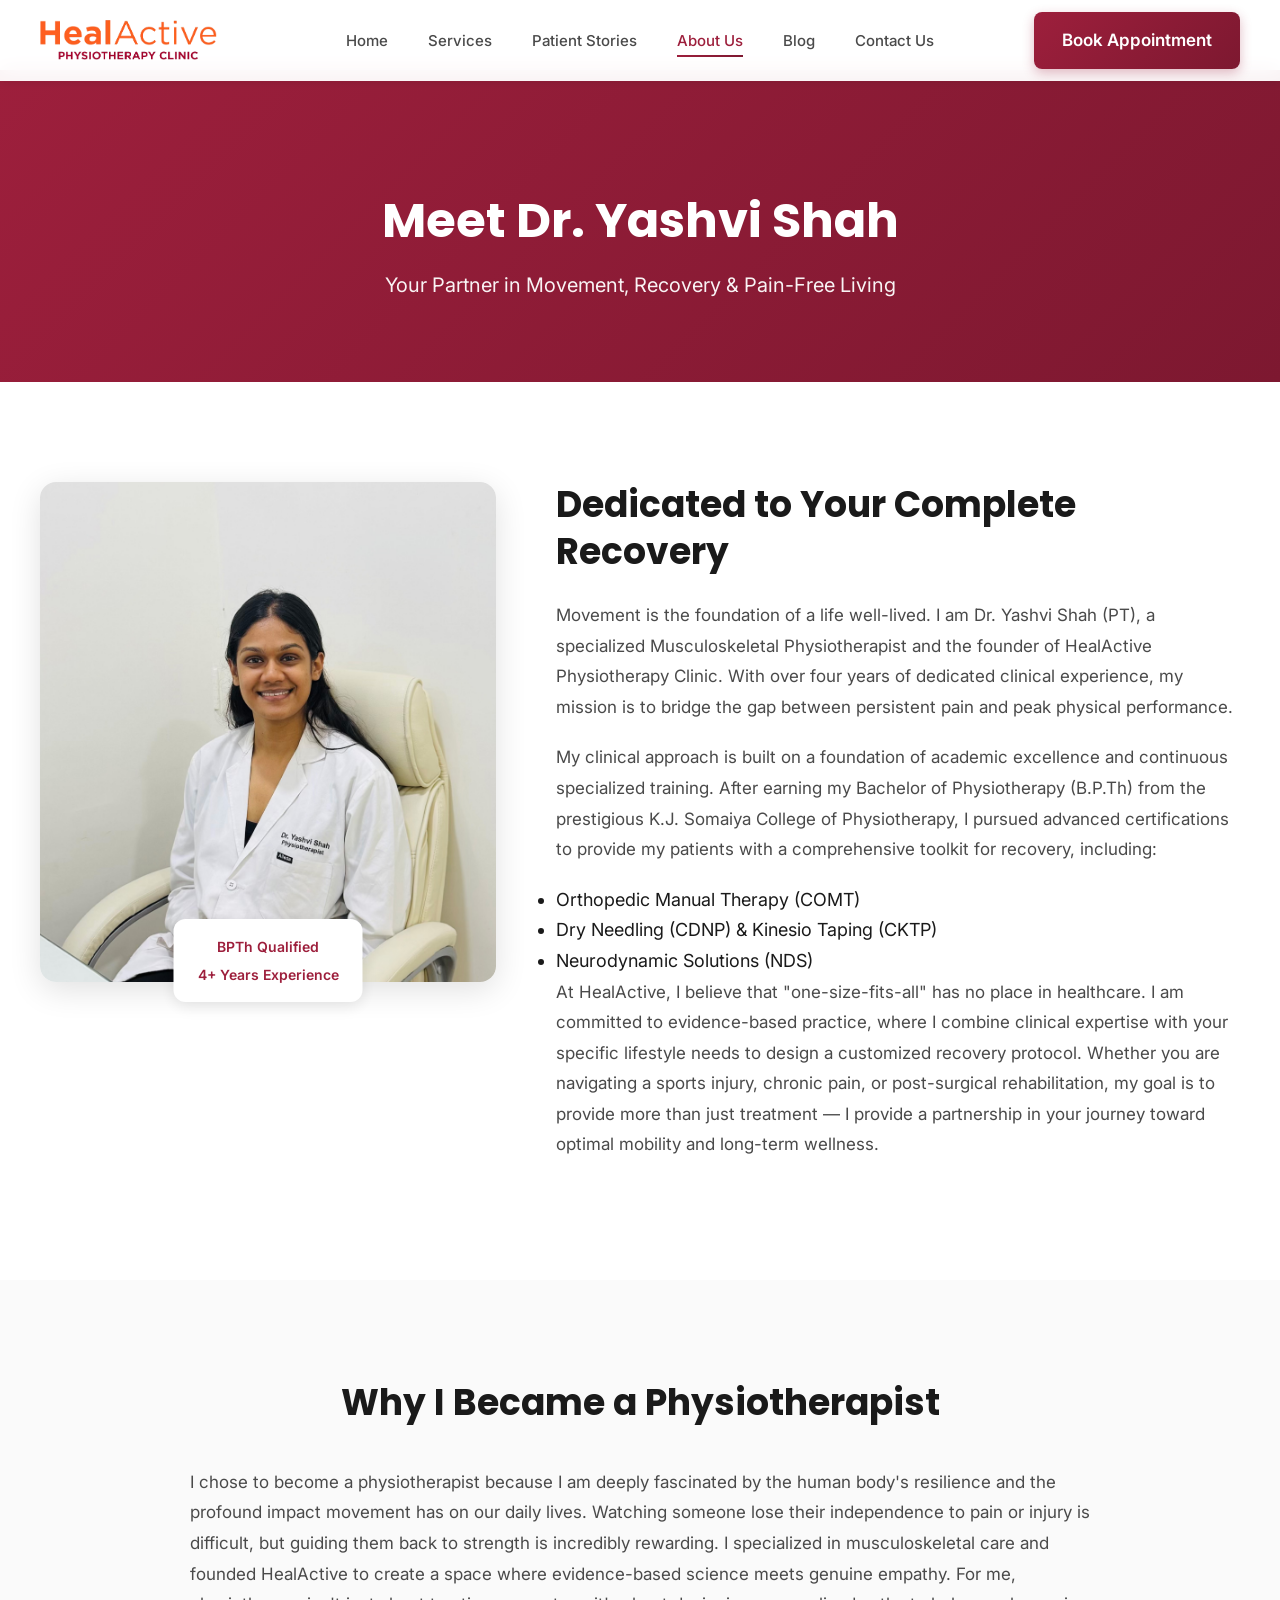
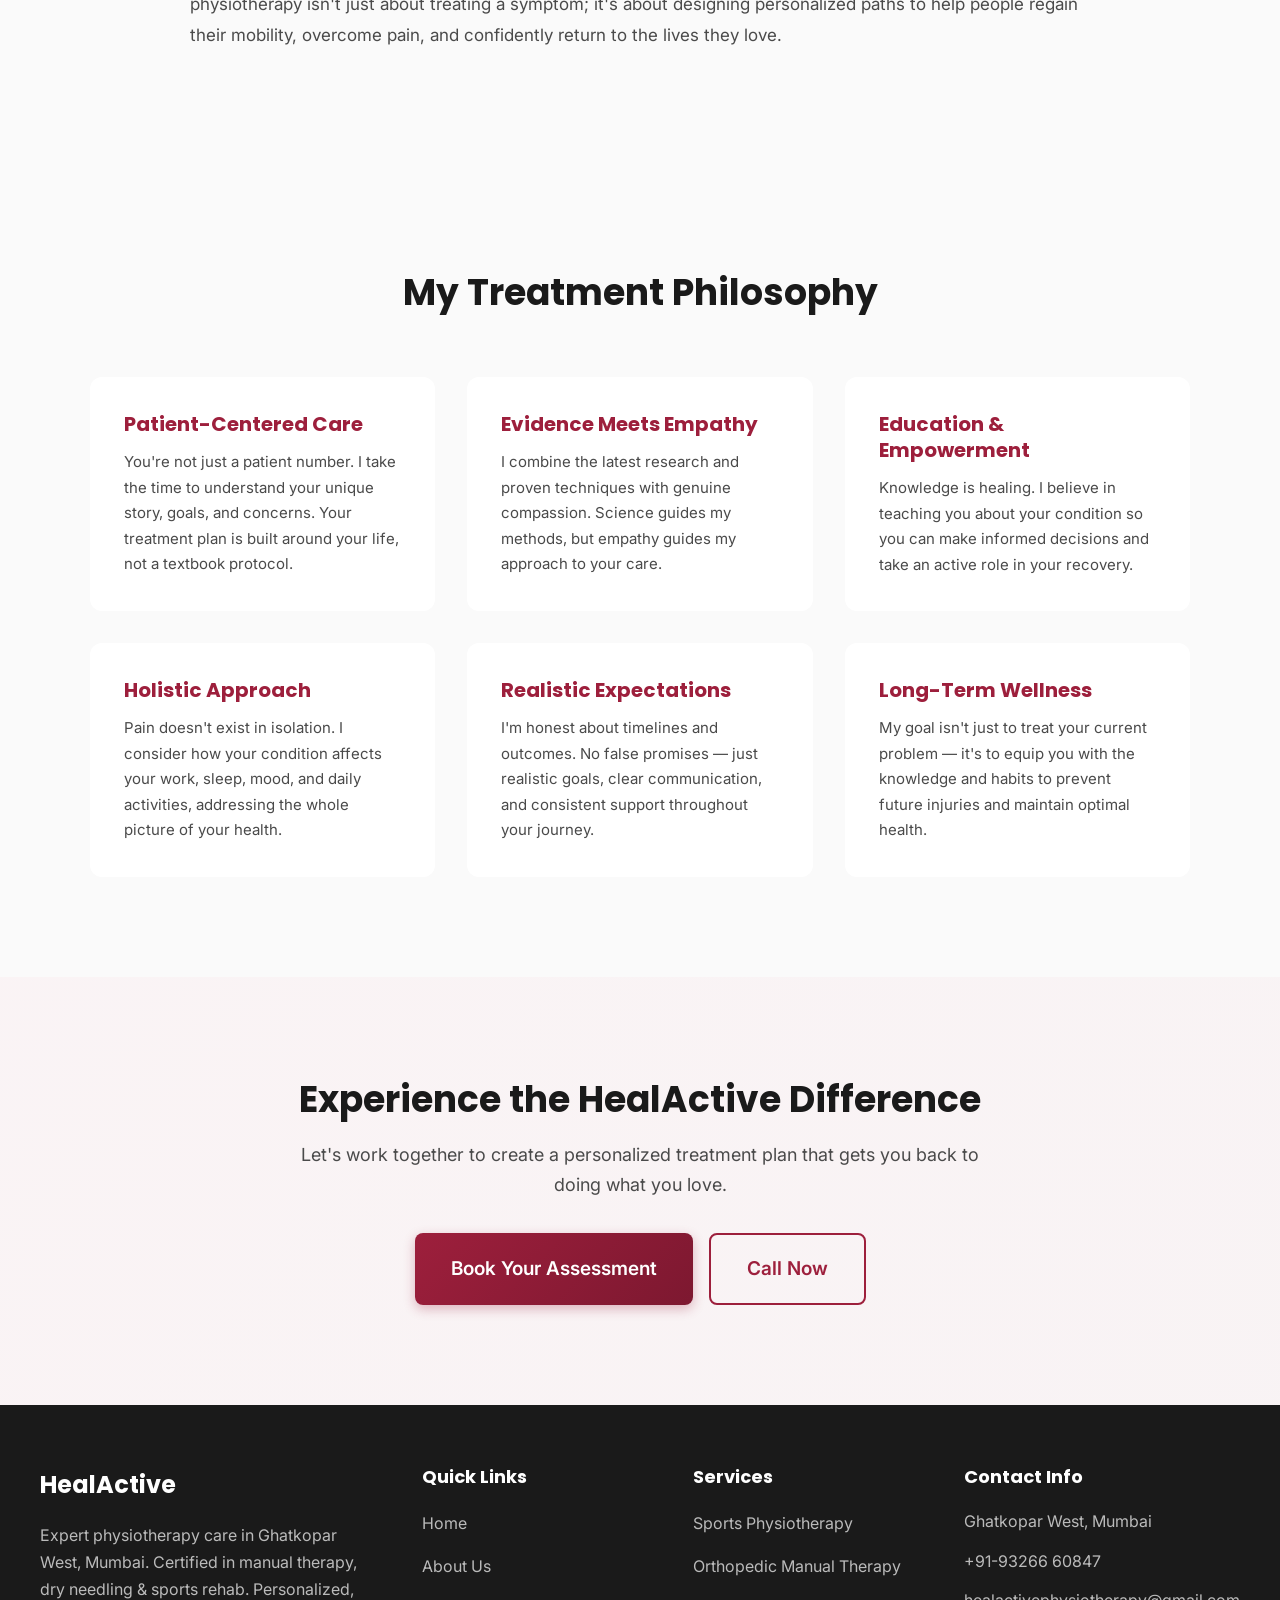
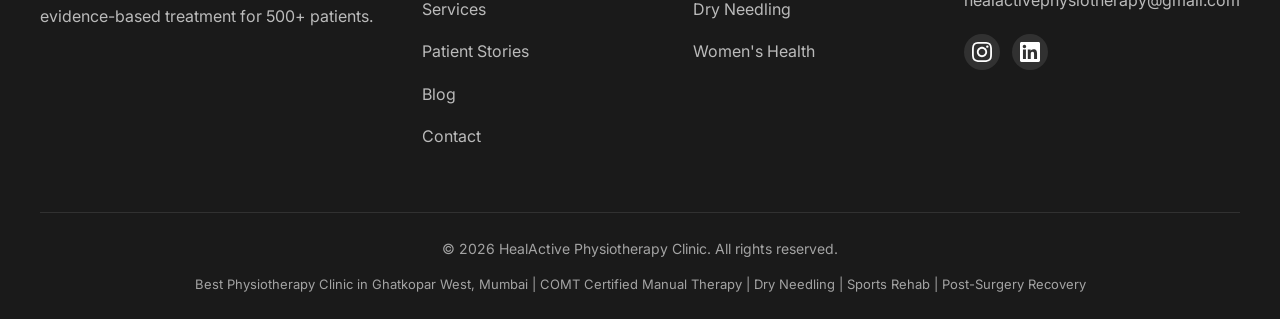
==== commit 48eebe4e: "Final no mobile" ====
--- a/about.html
+++ b/about.html
@@ -9,7 +9,7 @@
     <link rel="preconnect" href="https://fonts.gstatic.com" crossorigin>
     <link href="https://fonts.googleapis.com/css2?family=Inter:wght@300;400;500;600;700&family=Poppins:wght@600;700&display=swap" rel="stylesheet">
     <link rel="stylesheet" href="style.css">
-    <link rel="icon" href="healactivelogonobg.png" type="image/png">
+    <link rel="icon" href="favicon.ico" type="image/x-icon">
 </head>
 <body>
     <!-- Header -->
@@ -39,13 +39,11 @@
                     <a href="testimonials.html" class="nav-link">Patient Stories</a>
                     <a href="about.html" class="nav-link active">About Us</a>
                     <a href="blog.html" class="nav-link">Blog</a>
-                    <a href="index.html#contact" class="nav-link">Contact Us</a>
+                    <a href="contactus.html" class="nav-link">Contact Us</a>
                 </nav>
-                <a href="index.html#contact" class="btn btn-primary btn-header">Book Appointment</a>
+                <a href="contactus.html" class="btn btn-primary btn-header">Book Appointment</a>
                 <button class="mobile-toggle" id="mobile-toggle" aria-label="Toggle menu">
-                    <span></span>
-                    <span></span>
-                    <span></span>
+                    <span></span><span></span><span></span>
                 </button>
             </div>
         </div>
@@ -79,7 +77,7 @@
                         <li>Dry Needling (CDNP) &amp; Kinesio Taping (CKTP)</li>
                         <li>Neurodynamic Solutions (NDS)</li>
                     </ul>
-                    <p>At HealActive, I believe that "one-size-fits-all" has no place in healthcare. I am committed to evidence-based practice, where I combine clinical expertise with your specific lifestyle needs to design a customized recovery protocol. Whether you are navigating a sports injury, chronic pain, or post-surgical rehabilitation, my goal is to provide more than just treatment—I provide a partnership in your journey toward optimal mobility and long-term wellness.</p>
+                    <p>At HealActive, I believe that "one-size-fits-all" has no place in healthcare. I am committed to evidence-based practice, where I combine clinical expertise with your specific lifestyle needs to design a customized recovery protocol. Whether you are navigating a sports injury, chronic pain, or post-surgical rehabilitation, my goal is to provide more than just treatment — I provide a partnership in your journey toward optimal mobility and long-term wellness.</p>
                 </div>
             </div>
         </div>
@@ -95,50 +93,21 @@
         </div>
     </section>
 
-    <!-- Clinical Experience -->
+    <!-- Clinical Experience (commented out) -->
     <!--
     <section class="experience">
         <div class="container">
             <div class="section-header">
                 <span class="section-label">Professional Journey</span>
                 <h2 class="section-title">Clinical Experience</h2>
-                <p class="section-description">Over 3 years of hands-on experience in diverse clinical settings</p>
             </div>
             <div class="timeline">
-                <div class="timeline-item reveal-on-scroll">
+                <div class="timeline-item">
                     <div class="timeline-dot"></div>
                     <div class="timeline-content">
                         <span class="timeline-date">2023 - Present</span>
                         <h3>HealActive Physiotherapy Clinic</h3>
                         <p class="timeline-role">Founder &amp; Lead Physiotherapist</p>
-                        <p>Established independent practice focused on personalized, patient-centered care. Treating diverse musculoskeletal conditions with evidence-based approaches combining manual therapy, dry needling, and neurodynamic solutions.</p>
-                    </div>
-                </div>
-                <div class="timeline-item reveal-on-scroll">
-                    <div class="timeline-dot"></div>
-                    <div class="timeline-content">
-                        <span class="timeline-date">2021 - 2023</span>
-                        <h3>Advanced Orthopedic &amp; Sports Center</h3>
-                        <p class="timeline-role">Senior Physiotherapist</p>
-                        <p>Managed complex post-surgical cases, orthopedic rehabilitation, and sports injury recovery. Specialized in ACL reconstruction protocols, rotator cuff repairs, and return-to-sport programs for athletes.</p>
-                    </div>
-                </div>
-                <div class="timeline-item reveal-on-scroll">
-                    <div class="timeline-dot"></div>
-                    <div class="timeline-content">
-                        <span class="timeline-date">2020 - 2021</span>
-                        <h3>Multi-Specialty Hospital, Mumbai</h3>
-                        <p class="timeline-role">Physiotherapist</p>
-                        <p>Provided comprehensive physiotherapy services for inpatients and outpatients. Gained extensive experience in neurological rehabilitation, post-operative care, and chronic pain management.</p>
-                    </div>
-                </div>
-                <div class="timeline-item reveal-on-scroll">
-                    <div class="timeline-dot"></div>
-                    <div class="timeline-content">
-                        <span class="timeline-date">2019 - 2020</span>
-                        <h3>Clinical Rotations &amp; Training</h3>
-                        <p class="timeline-role">Junior Physiotherapist</p>
-                        <p>Completed comprehensive clinical training across various specialties including musculoskeletal physiotherapy, geriatric care, and workplace ergonomics assessments in leading healthcare facilities.</p>
                     </div>
                 </div>
             </div>
@@ -170,11 +139,11 @@
                     </div>
                     <div class="philosophy-item reveal-on-scroll">
                         <h3>Realistic Expectations</h3>
-                        <p>I'm honest about timelines and outcomes. No false promises—just realistic goals, clear communication, and consistent support throughout your journey.</p>
+                        <p>I'm honest about timelines and outcomes. No false promises — just realistic goals, clear communication, and consistent support throughout your journey.</p>
                     </div>
                     <div class="philosophy-item reveal-on-scroll">
                         <h3>Long-Term Wellness</h3>
-                        <p>My goal isn't just to treat your current problem—it's to equip you with the knowledge and habits to prevent future injuries and maintain optimal health.</p>
+                        <p>My goal isn't just to treat your current problem — it's to equip you with the knowledge and habits to prevent future injuries and maintain optimal health.</p>
                     </div>
                 </div>
             </div>
@@ -188,7 +157,7 @@
                 <h2>Experience the HealActive Difference</h2>
                 <p>Let's work together to create a personalized treatment plan that gets you back to doing what you love.</p>
                 <div class="cta-buttons">
-                    <a href="index.html#contact" class="btn btn-primary btn-lg">Book Your Assessment</a>
+                    <a href="contactus.html" class="btn btn-primary btn-lg">Book Your Assessment</a>
                     <a href="tel:+919326660847" class="btn btn-outline btn-lg">Call Now</a>
                 </div>
             </div>
@@ -200,9 +169,7 @@
         <div class="container">
             <div class="footer-content">
                 <div class="footer-col">
-                    <div class="footer-logo">
-                        <div class="footer-logo-text">HealActive</div>
-                    </div>
+                    <div class="footer-logo"><div class="footer-logo-text">HealActive</div></div>
                     <p class="footer-about">Expert physiotherapy care in Ghatkopar West, Mumbai. Certified in manual therapy, dry needling &amp; sports rehab. Personalized, evidence-based treatment for 500+ patients.</p>
                 </div>
                 <div class="footer-col">
@@ -213,7 +180,7 @@
                         <li><a href="services.html">Services</a></li>
                         <li><a href="testimonials.html">Patient Stories</a></li>
                         <li><a href="blog.html">Blog</a></li>
-                        <li><a href="index.html#contact">Contact</a></li>
+                        <li><a href="contactus.html">Contact</a></li>
                     </ul>
                 </div>
                 <div class="footer-col">
@@ -234,14 +201,10 @@
                     </ul>
                     <div class="footer-social">
                         <a href="https://instagram.com/healactive" target="_blank" rel="noopener" aria-label="Instagram">
-                            <svg width="20" height="20" viewBox="0 0 24 24" fill="currentColor">
-                                <path d="M12 2.163c3.204 0 3.584.012 4.85.07 3.252.148 4.771 1.691 4.919 4.919.058 1.265.069 1.645.069 4.849 0 3.205-.012 3.584-.069 4.849-.149 3.225-1.664 4.771-4.919 4.919-1.266.058-1.644.07-4.85.07-3.204 0-3.584-.012-4.849-.07-3.26-.149-4.771-1.699-4.919-4.92-.058-1.265-.07-1.644-.07-4.849 0-3.204.013-3.583.07-4.849.149-3.227 1.664-4.771 4.919-4.919 1.266-.057 1.645-.069 4.849-.069zm0-2.163c-3.259 0-3.667.014-4.947.072-4.358.2-6.78 2.618-6.98 6.98-.059 1.281-.073 1.689-.073 4.948 0 3.259.014 3.668.072 4.948.2 4.358 2.618 6.78 6.98 6.98 1.281.058 1.689.072 4.948.072 3.259 0 3.668-.014 4.948-.072 4.354-.2 6.782-2.618 6.979-6.98.059-1.28.073-1.689.073-4.948 0-3.259-.014-3.667-.072-4.947-.196-4.354-2.617-6.78-6.979-6.98-1.281-.059-1.69-.073-4.949-.073zm0 5.838c-3.403 0-6.162 2.759-6.162 6.162s2.759 6.163 6.162 6.163 6.162-2.759 6.162-6.163c0-3.403-2.759-6.162-6.162-6.162zm0 10.162c-2.209 0-4-1.79-4-4 0-2.209 1.791-4 4-4s4 1.791 4 4c0 2.21-1.791 4-4 4zm6.406-11.845c-.796 0-1.441.645-1.441 1.44s.645 1.44 1.441 1.44c.795 0 1.439-.645 1.439-1.44s-.644-1.44-1.439-1.44z"/>
-                            </svg>
+                            <svg width="20" height="20" viewBox="0 0 24 24" fill="currentColor"><path d="M12 2.163c3.204 0 3.584.012 4.85.07 3.252.148 4.771 1.691 4.919 4.919.058 1.265.069 1.645.069 4.849 0 3.205-.012 3.584-.069 4.849-.149 3.225-1.664 4.771-4.919 4.919-1.266.058-1.644.07-4.85.07-3.204 0-3.584-.012-4.849-.07-3.26-.149-4.771-1.699-4.919-4.92-.058-1.265-.07-1.644-.07-4.849 0-3.204.013-3.583.07-4.849.149-3.227 1.664-4.771 4.919-4.919 1.266-.057 1.645-.069 4.849-.069zm0-2.163c-3.259 0-3.667.014-4.947.072-4.358.2-6.78 2.618-6.98 6.98-.059 1.281-.073 1.689-.073 4.948 0 3.259.014 3.668.072 4.948.2 4.358 2.618 6.78 6.98 6.98 1.281.058 1.689.072 4.948.072 3.259 0 3.668-.014 4.948-.072 4.354-.2 6.782-2.618 6.979-6.98.059-1.28.073-1.689.073-4.948 0-3.259-.014-3.667-.072-4.947-.196-4.354-2.617-6.78-6.979-6.98-1.281-.059-1.69-.073-4.949-.073zm0 5.838c-3.403 0-6.162 2.759-6.162 6.162s2.759 6.163 6.162 6.163 6.162-2.759 6.162-6.163c0-3.403-2.759-6.162-6.162-6.162zm0 10.162c-2.209 0-4-1.79-4-4 0-2.209 1.791-4 4-4s4 1.791 4 4c0 2.21-1.791 4-4 4zm6.406-11.845c-.796 0-1.441.645-1.441 1.44s.645 1.44 1.441 1.44c.795 0 1.439-.645 1.439-1.44s-.644-1.44-1.439-1.44z"/></svg>
                         </a>
                         <a href="https://linkedin.com/in/healactive" target="_blank" rel="noopener" aria-label="LinkedIn">
-                            <svg width="20" height="20" viewBox="0 0 24 24" fill="currentColor">
-                                <path d="M20.447 20.452h-3.554v-5.569c0-1.328-.027-3.037-1.852-3.037-1.853 0-2.136 1.445-2.136 2.939v5.667H9.351V9h3.414v1.561h.046c.477-.9 1.637-1.85 3.37-1.85 3.601 0 4.267 2.37 4.267 5.455v6.286zM5.337 7.433c-1.144 0-2.063-.926-2.063-2.065 0-1.138.92-2.063 2.063-2.063 1.14 0 2.064.925 2.064 2.063 0 1.139-.925 2.065-2.064 2.065zm1.782 13.019H3.555V9h3.564v11.452zM22.225 0H1.771C.792 0 0 .774 0 1.729v20.542C0 23.227.792 24 1.771 24h20.451C23.2 24 24 23.227 24 22.271V1.729C24 .774 23.2 0 22.222 0h.003z"/>
-                            </svg>
+                            <svg width="20" height="20" viewBox="0 0 24 24" fill="currentColor"><path d="M20.447 20.452h-3.554v-5.569c0-1.328-.027-3.037-1.852-3.037-1.853 0-2.136 1.445-2.136 2.939v5.667H9.351V9h3.414v1.561h.046c.477-.9 1.637-1.85 3.37-1.85 3.601 0 4.267 2.37 4.267 5.455v6.286zM5.337 7.433c-1.144 0-2.063-.926-2.063-2.065 0-1.138.92-2.063 2.063-2.063 1.14 0 2.064.925 2.064 2.063 0 1.139-.925 2.065-2.064 2.065zm1.782 13.019H3.555V9h3.564v11.452zM22.225 0H1.771C.792 0 0 .774 0 1.729v20.542C0 23.227.792 24 1.771 24h20.451C23.2 24 24 23.227 24 22.271V1.729C24 .774 23.2 0 22.222 0h.003z"/></svg>
                         </a>
                     </div>
                 </div>
--- a/style.css
+++ b/style.css
@@ -4470,4 +4470,133 @@
     40%      { transform: translateX(6px); }
     60%      { transform: translateX(-4px); }
     80%      { transform: translateX(4px); }
+}
+
+.optional {
+    font-size: 12px;
+    font-weight: 400;
+    color: var(--text-light);
+    margin-left: 4px;
+}
+
+/* ========================================
+   PHONE / WHATSAPP CHOICE MODAL
+   ======================================== */
+
+.phone-modal-trigger {
+    color: var(--primary-color);
+    font-weight: 500;
+    font-size: 16px;
+    cursor: pointer;
+    text-decoration: none;
+    transition: var(--transition);
+    display: inline-flex;
+    align-items: center;
+    gap: 6px;
+}
+
+.phone-modal-trigger:hover {
+    color: var(--primary-dark);
+}
+
+.phone-modal-trigger::after {
+    content: '▾';
+    font-size: 12px;
+    opacity: 0.6;
+}
+
+/* Re-use .modal-overlay and .modal-box from contact form,
+   only add phone-specific overrides */
+.phone-choice-modal {
+    max-width: 440px;
+    padding: 48px 44px 52px;
+    position: relative;
+    text-align: center;
+}
+
+.modal-close-x {
+    position: absolute;
+    top: 16px;
+    right: 16px;
+    width: 36px;
+    height: 36px;
+    background: var(--bg-light);
+    border: none;
+    border-radius: 50%;
+    cursor: pointer;
+    display: flex;
+    align-items: center;
+    justify-content: center;
+    color: var(--text-gray);
+    transition: var(--transition);
+}
+
+.modal-close-x:hover {
+    background: var(--border-color);
+    color: var(--text-dark);
+}
+
+.phone-choice-modal h3 {
+    font-size: 22px;
+    color: var(--text-dark);
+    margin-bottom: 6px;
+}
+
+.phone-modal-subtitle {
+    font-size: 15px;
+    color: var(--text-gray);
+    margin-bottom: 32px;
+}
+
+.phone-modal-choices {
+    display: flex;
+    gap: 20px;
+    justify-content: center;
+}
+
+.phone-choice-btn {
+    display: flex;
+    flex-direction: column;
+    align-items: center;
+    gap: 16px;
+    padding: 36px 32px;
+    border-radius: var(--radius-md);
+    text-decoration: none;
+    transition: var(--transition);
+    background: white;
+    border: 2px solid var(--border-color);
+    flex: 1;
+    max-width: 170px;
+    box-shadow: var(--shadow-sm);
+}
+
+.phone-choice-btn:hover {
+    border-color: var(--primary-color);
+    box-shadow: var(--shadow-md);
+    transform: translateY(-4px);
+}
+
+.phone-choice-icon {
+    display: flex;
+    align-items: center;
+    justify-content: center;
+    color: var(--primary-color);
+}
+
+.phone-choice-icon svg {
+    width: 60px;
+    height: 60px;
+}
+
+.phone-choice-label {
+    font-size: 15px;
+    font-weight: 600;
+    color: var(--primary-color);
+    letter-spacing: 0.2px;
+}
+
+/* Both buttons share the same theme — no colour overrides needed */
+.whatsapp-choice,
+.call-choice {
+    /* inherits from .phone-choice-btn */
 }
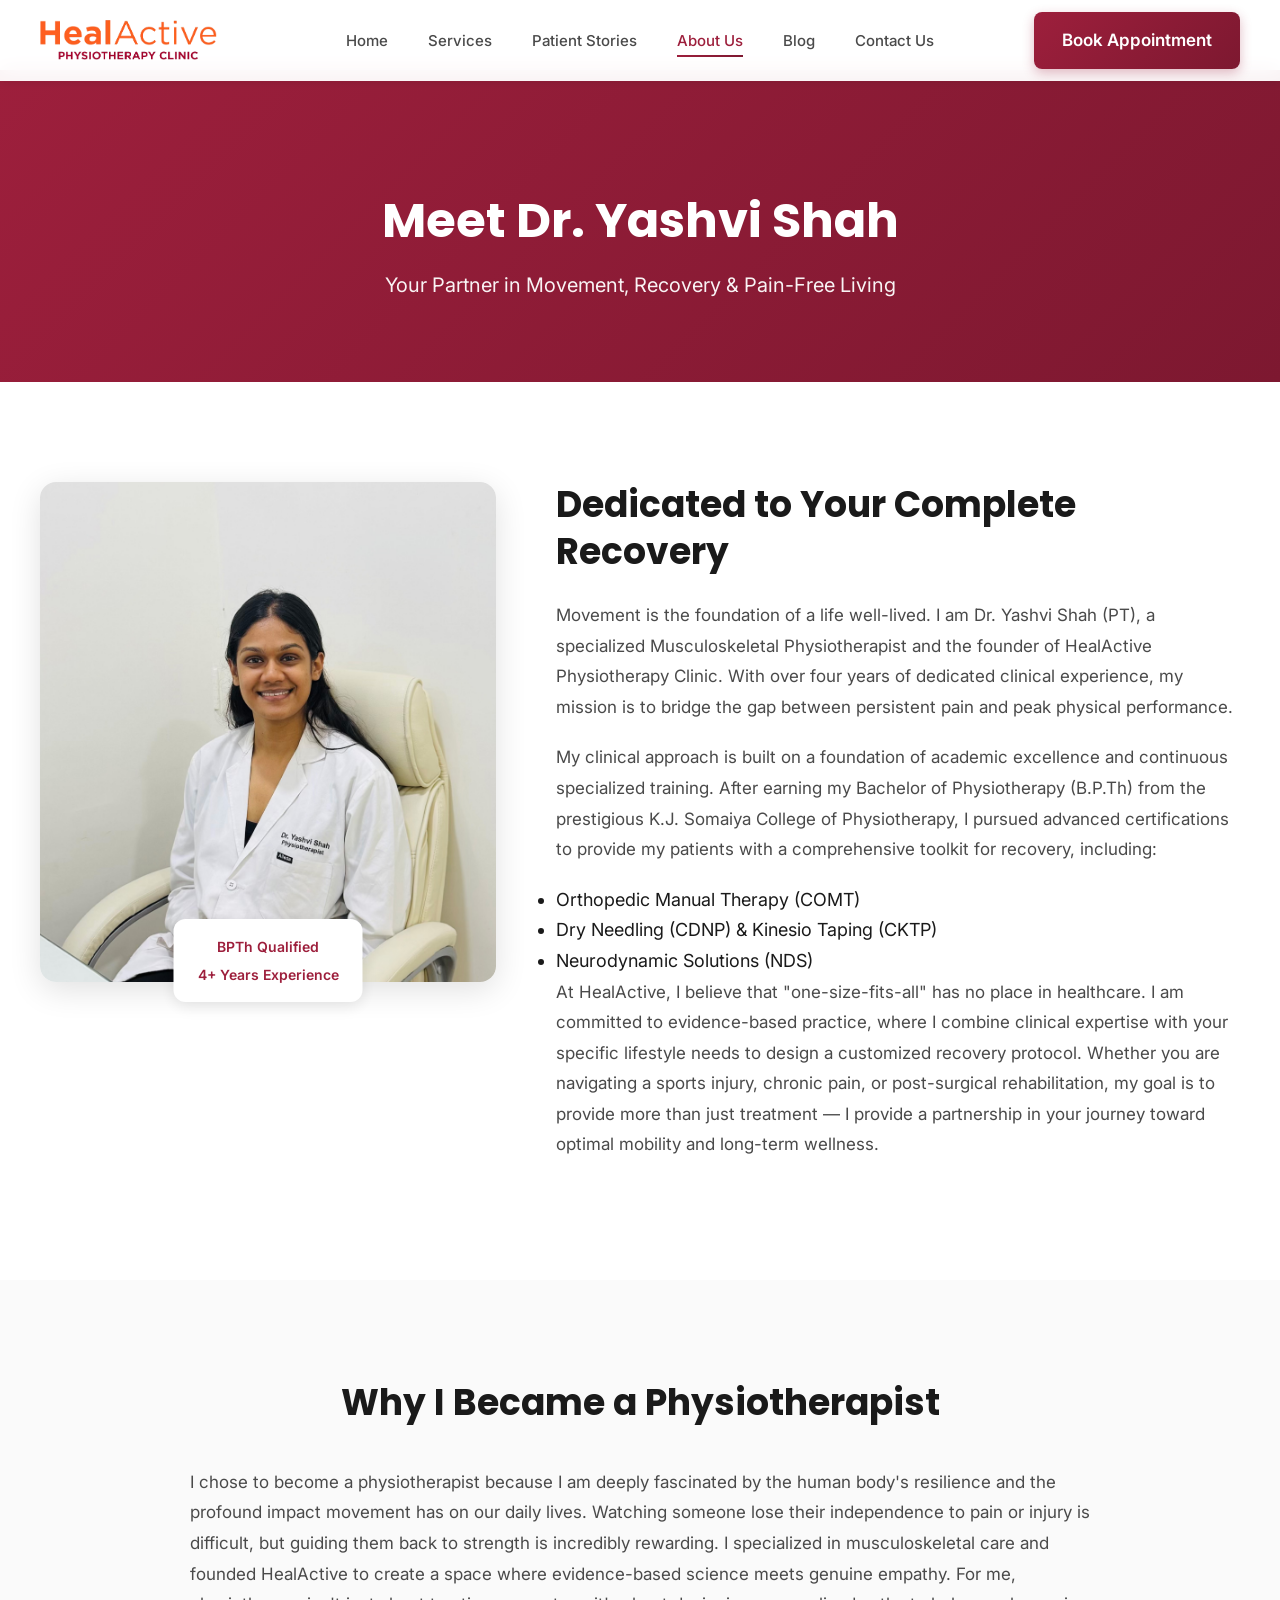
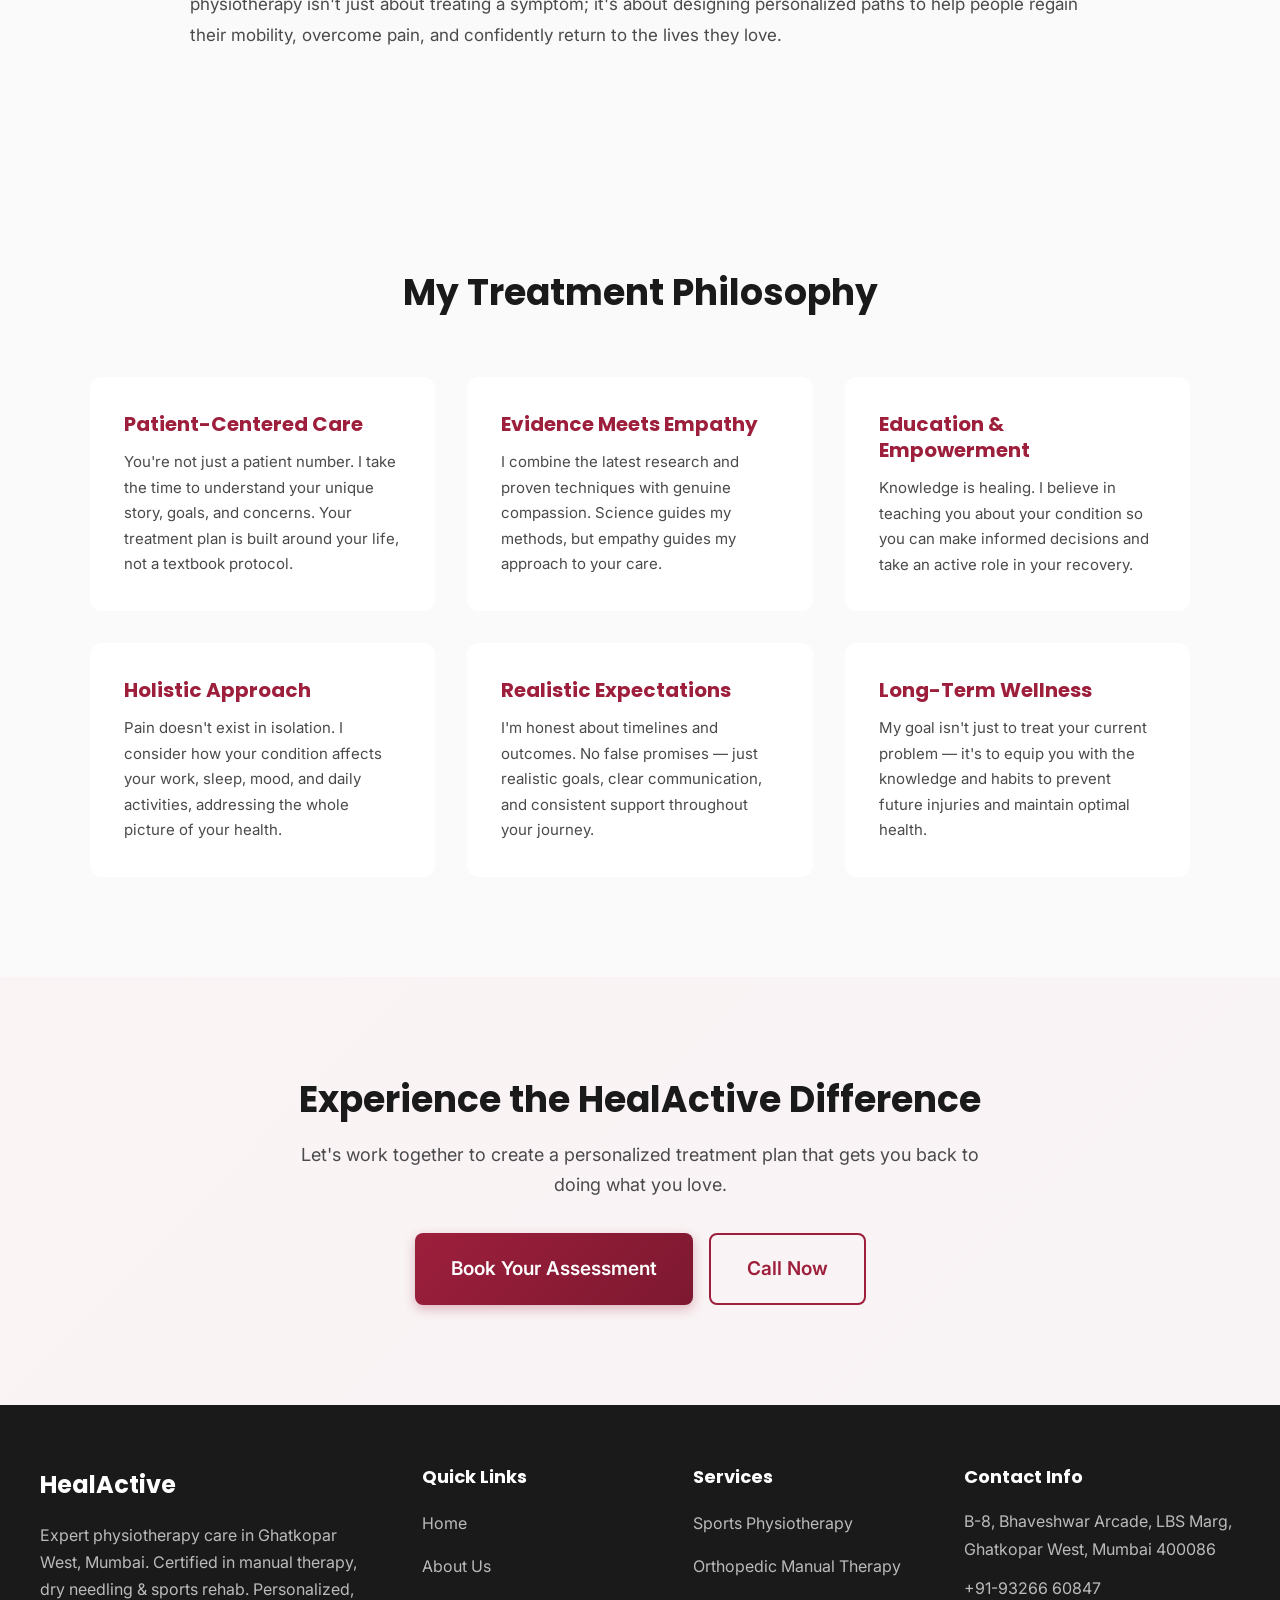
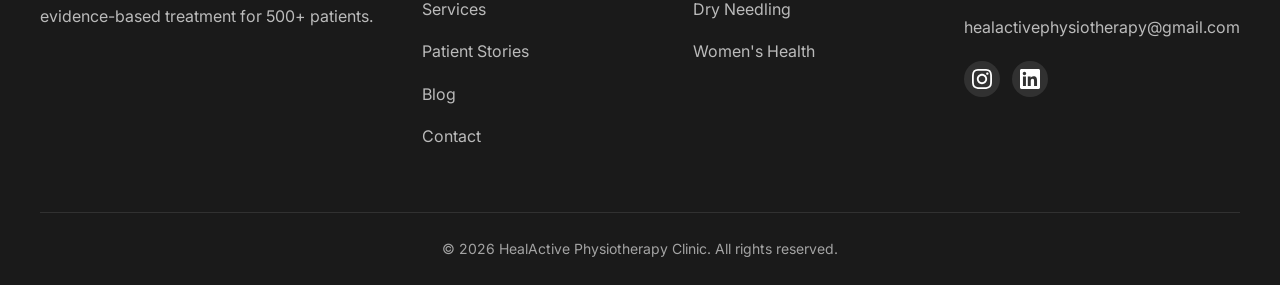
==== commit aa3aa5e3: "Major SEO changes" ====
--- a/about.html
+++ b/about.html
@@ -1,221 +1,345 @@
-<!DOCTYPE html>
-<html lang="en">
-<head>
-    <meta charset="UTF-8">
-    <meta name="viewport" content="width=device-width, initial-scale=1.0">
-    <meta name="description" content="Meet Dr. Yashvi Shah - BPTh qualified physiotherapist with 4+ years experience. Learn about our patient-centered approach to recovery at HealActive Clinic.">
-    <title>About Dr. Yashvi Shah - HealActive Physiotherapy Clinic Mumbai</title>
-    <link rel="preconnect" href="https://fonts.googleapis.com">
-    <link rel="preconnect" href="https://fonts.gstatic.com" crossorigin>
-    <link href="https://fonts.googleapis.com/css2?family=Inter:wght@300;400;500;600;700&family=Poppins:wght@600;700&display=swap" rel="stylesheet">
-    <link rel="stylesheet" href="style.css">
-    <link rel="icon" href="favicon.ico" type="image/x-icon">
-</head>
-<body>
-    <!-- Header -->
-    <header class="header" id="header">
-        <div class="container">
-            <div class="header-content">
-                <div class="logo">
-                    <a href="index.html">
-                        <img src="healactivelogonobg.png" alt="HealActive Physiotherapy Clinic" class="logo-img">
-                    </a>
-                </div>
-                <nav class="nav" id="nav">
-                    <a href="index.html" class="nav-link">Home</a>
-                    <div class="nav-dropdown">
-                        <a href="services.html" class="nav-link">Services</a>
-                        <div class="dropdown-content">
-                            <a href="services.html#sports">Sports Physiotherapy</a>
-                            <a href="services.html#orthopedic">Orthopedic Manual Therapy</a>
-                            <a href="services.html#surgical">Post-Surgical Recovery</a>
-                            <a href="services.html#dry-needling">Dry Needling Therapy</a>
-                            <a href="services.html#neurodynamic">Neurodynamic Solutions</a>
-                            <a href="services.html#womens-health">Women's Health Program</a>
-                            <a href="services.html#ergonomics">Ergonomic &amp; Posture Correction</a>
-                            <a href="services.html#senior-citizens">Senior Citizens Program</a>
-                        </div>
-                    </div>
-                    <a href="testimonials.html" class="nav-link">Patient Stories</a>
-                    <a href="about.html" class="nav-link active">About Us</a>
-                    <a href="blog.html" class="nav-link">Blog</a>
-                    <a href="contactus.html" class="nav-link">Contact Us</a>
-                </nav>
-                <a href="contactus.html" class="btn btn-primary btn-header">Book Appointment</a>
-                <button class="mobile-toggle" id="mobile-toggle" aria-label="Toggle menu">
-                    <span></span><span></span><span></span>
-                </button>
-            </div>
-        </div>
-    </header>
-
-    <!-- Page Hero -->
-    <section class="page-hero">
-        <div class="container">
-            <h1>Meet Dr. Yashvi Shah</h1>
-            <p>Your Partner in Movement, Recovery &amp; Pain-Free Living</p>
-        </div>
-    </section>
-
-    <!-- About Introduction -->
-    <section class="about-intro-page">
-        <div class="container">
-            <div class="about-page-content reveal-on-scroll">
-                <div class="about-page-image">
-                    <img src="doctor.jpeg" alt="Dr. Yashvi Shah" class="about-page-img">
-                    <div class="credentials-badge">
-                        <span>BPTh Qualified</span>
-                        <span>4+ Years Experience</span>
-                    </div>
-                </div>
-                <div class="about-page-text">
-                    <h2>Dedicated to Your Complete Recovery</h2>
-                    <p>Movement is the foundation of a life well-lived. I am Dr. Yashvi Shah (PT), a specialized Musculoskeletal Physiotherapist and the founder of HealActive Physiotherapy Clinic. With over four years of dedicated clinical experience, my mission is to bridge the gap between persistent pain and peak physical performance.</p>
-                    <p>My clinical approach is built on a foundation of academic excellence and continuous specialized training. After earning my Bachelor of Physiotherapy (B.P.Th) from the prestigious K.J. Somaiya College of Physiotherapy, I pursued advanced certifications to provide my patients with a comprehensive toolkit for recovery, including:</p>
-                    <ul>
-                        <li>Orthopedic Manual Therapy (COMT)</li>
-                        <li>Dry Needling (CDNP) &amp; Kinesio Taping (CKTP)</li>
-                        <li>Neurodynamic Solutions (NDS)</li>
-                    </ul>
-                    <p>At HealActive, I believe that "one-size-fits-all" has no place in healthcare. I am committed to evidence-based practice, where I combine clinical expertise with your specific lifestyle needs to design a customized recovery protocol. Whether you are navigating a sports injury, chronic pain, or post-surgical rehabilitation, my goal is to provide more than just treatment — I provide a partnership in your journey toward optimal mobility and long-term wellness.</p>
-                </div>
-            </div>
-        </div>
-    </section>
-
-    <!-- Why I Became a Physiotherapist -->
-    <section class="story-section">
-        <div class="container">
-            <div class="story-content reveal-on-scroll">
-                <h2>Why I Became a Physiotherapist</h2>
-                <p>I chose to become a physiotherapist because I am deeply fascinated by the human body's resilience and the profound impact movement has on our daily lives. Watching someone lose their independence to pain or injury is difficult, but guiding them back to strength is incredibly rewarding. I specialized in musculoskeletal care and founded HealActive to create a space where evidence-based science meets genuine empathy. For me, physiotherapy isn't just about treating a symptom; it's about designing personalized paths to help people regain their mobility, overcome pain, and confidently return to the lives they love.</p>
-            </div>
-        </div>
-    </section>
-
-    <!-- Clinical Experience (commented out) -->
-    <!--
-    <section class="experience">
-        <div class="container">
-            <div class="section-header">
-                <span class="section-label">Professional Journey</span>
-                <h2 class="section-title">Clinical Experience</h2>
-            </div>
-            <div class="timeline">
-                <div class="timeline-item">
-                    <div class="timeline-dot"></div>
-                    <div class="timeline-content">
-                        <span class="timeline-date">2023 - Present</span>
-                        <h3>HealActive Physiotherapy Clinic</h3>
-                        <p class="timeline-role">Founder &amp; Lead Physiotherapist</p>
-                    </div>
-                </div>
-            </div>
-        </div>
-    </section>
-    -->
-
-    <!-- Treatment Philosophy -->
-    <section class="philosophy">
-        <div class="container">
-            <div class="philosophy-content">
-                <h2>My Treatment Philosophy</h2>
-                <div class="philosophy-grid">
-                    <div class="philosophy-item reveal-on-scroll">
-                        <h3>Patient-Centered Care</h3>
-                        <p>You're not just a patient number. I take the time to understand your unique story, goals, and concerns. Your treatment plan is built around your life, not a textbook protocol.</p>
-                    </div>
-                    <div class="philosophy-item reveal-on-scroll">
-                        <h3>Evidence Meets Empathy</h3>
-                        <p>I combine the latest research and proven techniques with genuine compassion. Science guides my methods, but empathy guides my approach to your care.</p>
-                    </div>
-                    <div class="philosophy-item reveal-on-scroll">
-                        <h3>Education &amp; Empowerment</h3>
-                        <p>Knowledge is healing. I believe in teaching you about your condition so you can make informed decisions and take an active role in your recovery.</p>
-                    </div>
-                    <div class="philosophy-item reveal-on-scroll">
-                        <h3>Holistic Approach</h3>
-                        <p>Pain doesn't exist in isolation. I consider how your condition affects your work, sleep, mood, and daily activities, addressing the whole picture of your health.</p>
-                    </div>
-                    <div class="philosophy-item reveal-on-scroll">
-                        <h3>Realistic Expectations</h3>
-                        <p>I'm honest about timelines and outcomes. No false promises — just realistic goals, clear communication, and consistent support throughout your journey.</p>
-                    </div>
-                    <div class="philosophy-item reveal-on-scroll">
-                        <h3>Long-Term Wellness</h3>
-                        <p>My goal isn't just to treat your current problem — it's to equip you with the knowledge and habits to prevent future injuries and maintain optimal health.</p>
-                    </div>
-                </div>
-            </div>
-        </div>
-    </section>
-
-    <!-- CTA Section -->
-    <section class="cta-section">
-        <div class="container">
-            <div class="cta-content">
-                <h2>Experience the HealActive Difference</h2>
-                <p>Let's work together to create a personalized treatment plan that gets you back to doing what you love.</p>
-                <div class="cta-buttons">
-                    <a href="contactus.html" class="btn btn-primary btn-lg">Book Your Assessment</a>
-                    <a href="tel:+919326660847" class="btn btn-outline btn-lg">Call Now</a>
-                </div>
-            </div>
-        </div>
-    </section>
-
-    <!-- Footer -->
-    <footer class="footer">
-        <div class="container">
-            <div class="footer-content">
-                <div class="footer-col">
-                    <div class="footer-logo"><div class="footer-logo-text">HealActive</div></div>
-                    <p class="footer-about">Expert physiotherapy care in Ghatkopar West, Mumbai. Certified in manual therapy, dry needling &amp; sports rehab. Personalized, evidence-based treatment for 500+ patients.</p>
-                </div>
-                <div class="footer-col">
-                    <h4>Quick Links</h4>
-                    <ul class="footer-links">
-                        <li><a href="index.html">Home</a></li>
-                        <li><a href="about.html">About Us</a></li>
-                        <li><a href="services.html">Services</a></li>
-                        <li><a href="testimonials.html">Patient Stories</a></li>
-                        <li><a href="blog.html">Blog</a></li>
-                        <li><a href="contactus.html">Contact</a></li>
-                    </ul>
-                </div>
-                <div class="footer-col">
-                    <h4>Services</h4>
-                    <ul class="footer-links">
-                        <li><a href="services.html#sports">Sports Physiotherapy</a></li>
-                        <li><a href="services.html#orthopedic">Orthopedic Manual Therapy</a></li>
-                        <li><a href="services.html#dry-needling">Dry Needling</a></li>
-                        <li><a href="services.html#womens-health">Women's Health</a></li>
-                    </ul>
-                </div>
-                <div class="footer-col">
-                    <h4>Contact Info</h4>
-                    <ul class="footer-contact">
-                        <li>Ghatkopar West, Mumbai</li>
-                        <li><a href="tel:+919326660847">+91-93266 60847</a></li>
-                        <li><a href="mailto:healactivephysiotherapy@gmail.com">healactivephysiotherapy@gmail.com</a></li>
-                    </ul>
-                    <div class="footer-social">
-                        <a href="https://instagram.com/healactive" target="_blank" rel="noopener" aria-label="Instagram">
-                            <svg width="20" height="20" viewBox="0 0 24 24" fill="currentColor"><path d="M12 2.163c3.204 0 3.584.012 4.85.07 3.252.148 4.771 1.691 4.919 4.919.058 1.265.069 1.645.069 4.849 0 3.205-.012 3.584-.069 4.849-.149 3.225-1.664 4.771-4.919 4.919-1.266.058-1.644.07-4.85.07-3.204 0-3.584-.012-4.849-.07-3.26-.149-4.771-1.699-4.919-4.92-.058-1.265-.07-1.644-.07-4.849 0-3.204.013-3.583.07-4.849.149-3.227 1.664-4.771 4.919-4.919 1.266-.057 1.645-.069 4.849-.069zm0-2.163c-3.259 0-3.667.014-4.947.072-4.358.2-6.78 2.618-6.98 6.98-.059 1.281-.073 1.689-.073 4.948 0 3.259.014 3.668.072 4.948.2 4.358 2.618 6.78 6.98 6.98 1.281.058 1.689.072 4.948.072 3.259 0 3.668-.014 4.948-.072 4.354-.2 6.782-2.618 6.979-6.98.059-1.28.073-1.689.073-4.948 0-3.259-.014-3.667-.072-4.947-.196-4.354-2.617-6.78-6.979-6.98-1.281-.059-1.69-.073-4.949-.073zm0 5.838c-3.403 0-6.162 2.759-6.162 6.162s2.759 6.163 6.162 6.163 6.162-2.759 6.162-6.163c0-3.403-2.759-6.162-6.162-6.162zm0 10.162c-2.209 0-4-1.79-4-4 0-2.209 1.791-4 4-4s4 1.791 4 4c0 2.21-1.791 4-4 4zm6.406-11.845c-.796 0-1.441.645-1.441 1.44s.645 1.44 1.441 1.44c.795 0 1.439-.645 1.439-1.44s-.644-1.44-1.439-1.44z"/></svg>
-                        </a>
-                        <a href="https://linkedin.com/in/healactive" target="_blank" rel="noopener" aria-label="LinkedIn">
-                            <svg width="20" height="20" viewBox="0 0 24 24" fill="currentColor"><path d="M20.447 20.452h-3.554v-5.569c0-1.328-.027-3.037-1.852-3.037-1.853 0-2.136 1.445-2.136 2.939v5.667H9.351V9h3.414v1.561h.046c.477-.9 1.637-1.85 3.37-1.85 3.601 0 4.267 2.37 4.267 5.455v6.286zM5.337 7.433c-1.144 0-2.063-.926-2.063-2.065 0-1.138.92-2.063 2.063-2.063 1.14 0 2.064.925 2.064 2.063 0 1.139-.925 2.065-2.064 2.065zm1.782 13.019H3.555V9h3.564v11.452zM22.225 0H1.771C.792 0 0 .774 0 1.729v20.542C0 23.227.792 24 1.771 24h20.451C23.2 24 24 23.227 24 22.271V1.729C24 .774 23.2 0 22.222 0h.003z"/></svg>
-                        </a>
-                    </div>
-                </div>
-            </div>
-            <div class="footer-bottom">
-                <p>&copy; 2026 HealActive Physiotherapy Clinic. All rights reserved.</p>
-                <p class="footer-seo">Best Physiotherapy Clinic in Ghatkopar West, Mumbai | COMT Certified Manual Therapy | Dry Needling | Sports Rehab | Post-Surgery Recovery</p>
-            </div>
-        </div>
-    </footer>
-
-    <script src="script.js"></script>
-</body>
+<!DOCTYPE html>
+<html lang="en">
+<head>
+    <meta charset="UTF-8">
+    <meta name="viewport" content="width=device-width, initial-scale=1.0">
+    <meta name="description" content="Meet Dr. Yashvi Shah - BPTh qualified physiotherapist with 4+ years experience. Learn about our patient-centered approach to recovery at HealActive Clinic.">
+    <title>About Dr. Yashvi Shah - HealActive Physiotherapy Clinic Mumbai</title>
+    <link rel="preconnect" href="https://fonts.googleapis.com">
+    <link rel="preconnect" href="https://fonts.gstatic.com" crossorigin>
+    <link href="https://fonts.googleapis.com/css2?family=Inter:wght@300;400;500;600;700&family=Poppins:wght@600;700&display=swap" rel="stylesheet">
+    <link rel="stylesheet" href="style.css">
+    <link rel="icon" href="favicon.ico" type="image/x-icon">
+    <link rel="canonical" href="https://healactive.in/about">
+    <meta property="og:type" content="profile">
+    <meta property="og:site_name" content="HealActive Physiotherapy Clinic">
+    <meta property="og:url" content="https://healactive.in/about">
+    <meta property="og:title" content="About Dr. Yashvi Shah - HealActive Physiotherapy Clinic Mumbai">
+    <meta property="og:description" content="Meet Dr. Yashvi Shah - BPTh qualified physiotherapist with 4+ years experience. Learn about our patient-centered approach to recovery at HealActive Clinic.">
+    <meta property="og:image" content="https://healactive.in/doctor.jpeg">
+    <meta property="og:image:width" content="1200">
+    <meta property="og:image:height" content="630">
+    <meta property="og:locale" content="en_IN">
+    <meta name="twitter:card" content="summary_large_image">
+    <meta name="twitter:title" content="About Dr. Yashvi Shah - HealActive Physiotherapy Clinic Mumbai">
+    <meta name="twitter:description" content="Meet Dr. Yashvi Shah - BPTh qualified physiotherapist with 4+ years experience. Learn about our patient-centered approach to recovery at HealActive Clinic.">
+    <meta name="twitter:image" content="https://healactive.in/doctor.jpeg">
+    <script type="application/ld+json">
+    {
+      "@context": "https://schema.org",
+      "@graph": [
+        {
+          "@type": "ProfilePage",
+          "url": "https://healactive.in/about",
+          "mainEntity": {
+            "@type": "Person",
+            "@id": "https://healactive.in/about#yashvi-shah",
+            "name": "Yashvi Shah",
+            "honorificPrefix": "Dr.",
+            "jobTitle": "Physiotherapist",
+            "description": "Musculoskeletal physiotherapist and founder of HealActive Physiotherapy Clinic, Ghatkopar West, Mumbai.",
+            "image": "https://healactive.in/doctor.jpeg",
+            "url": "https://healactive.in/about",
+            "alumniOf": {
+              "@type": "CollegeOrUniversity",
+              "name": "K.J. Somaiya College of Physiotherapy"
+            },
+            "hasCredential": [
+              {
+                "@type": "EducationalOccupationalCredential",
+                "credentialCategory": "degree",
+                "name": "Bachelor of Physiotherapy (BPTh)"
+              },
+              {
+                "@type": "EducationalOccupationalCredential",
+                "credentialCategory": "certification",
+                "name": "Orthopedic Manual Therapy (COMT)"
+              },
+              {
+                "@type": "EducationalOccupationalCredential",
+                "credentialCategory": "certification",
+                "name": "Dry Needling (CDNP)"
+              },
+              {
+                "@type": "EducationalOccupationalCredential",
+                "credentialCategory": "certification",
+                "name": "Kinesio Taping (CKTP)"
+              },
+              {
+                "@type": "EducationalOccupationalCredential",
+                "credentialCategory": "certification",
+                "name": "Neurodynamic Solutions (NDS)"
+              }
+            ],
+            "knowsAbout": [
+              "Orthopedic manual therapy",
+              "Dry needling",
+              "Neurodynamics",
+              "Sports physiotherapy",
+              "Post-surgical rehabilitation",
+              "Women's health physiotherapy"
+            ],
+            "worksFor": {
+              "@type": "Physiotherapy",
+              "@id": "https://healactive.in/#clinic",
+              "name": "HealActive Physiotherapy Clinic",
+              "url": "https://healactive.in/",
+              "telephone": "+91-9326660847",
+              "address": {
+                "@type": "PostalAddress",
+                "streetAddress": "B-8, Bhaveshwar Arcade, Ground Floor, Lal Bahadur Shastri Marg, behind Saraswat Bank, Nityanand Nagar, Ghatkopar West",
+                "addressLocality": "Mumbai",
+                "addressRegion": "Maharashtra",
+                "postalCode": "400086",
+                "addressCountry": "IN"
+              }
+            },
+            "sameAs": [
+              "https://linkedin.com/in/yashvi-shah-057756186/"
+            ]
+          }
+        },
+        {
+          "@type": "BreadcrumbList",
+          "itemListElement": [
+            {
+              "@type": "ListItem",
+              "position": 1,
+              "name": "Home",
+              "item": "https://healactive.in/"
+            },
+            {
+              "@type": "ListItem",
+              "position": 2,
+              "name": "About",
+              "item": "https://healactive.in/about"
+            }
+          ]
+        }
+      ]
+    }
+    </script>
+    <!-- Google tag (gtag.js) -->
+    <script async src="https://www.googletagmanager.com/gtag/js?id=G-JWW0J9REW7"></script>
+    <script>
+      window.dataLayer = window.dataLayer || [];
+      function gtag(){dataLayer.push(arguments);}
+      gtag('js', new Date());
+      gtag('config', 'G-JWW0J9REW7');
+      // Count phone and WhatsApp taps as GA4 events (mark them as key events in GA4).
+      document.addEventListener('click', function (e) {
+        var a = e.target.closest ? e.target.closest('a[href]') : null;
+        if (!a) return;
+        var href = a.getAttribute('href') || '';
+        if (href.indexOf('tel:') === 0) gtag('event', 'phone_click', { link_url: href });
+        else if (href.indexOf('https://wa.me/') === 0) gtag('event', 'whatsapp_click', { link_url: href });
+      });
+    </script>
+</head>
+<body>
+    <!-- Header -->
+    <header class="header" id="header">
+        <div class="container">
+            <div class="header-content">
+                <div class="logo">
+                    <a href="/">
+                        <img src="healactivelogonobg.png" alt="HealActive Physiotherapy Clinic" class="logo-img">
+                    </a>
+                </div>
+                <nav class="nav" id="nav">
+                    <a href="/" class="nav-link">Home</a>
+                    <div class="nav-dropdown">
+                        <a href="/services" class="nav-link">Services</a>
+                        <div class="dropdown-content">
+                            <a href="/services#sports">Sports Physiotherapy</a>
+                            <a href="/services#orthopedic">Orthopedic Manual Therapy</a>
+                            <a href="/services#surgical">Post-Surgical Recovery</a>
+                            <a href="/services#dry-needling">Dry Needling Therapy</a>
+                            <a href="/services#neurodynamic">Neurodynamic Solutions</a>
+                            <a href="/services#womens-health">Women's Health Program</a>
+                            <a href="/services#ergonomics">Ergonomic &amp; Posture Correction</a>
+                            <a href="/services#senior-citizens">Senior Citizens Program</a>
+                        </div>
+                    </div>
+                    <a href="/testimonials" class="nav-link">Patient Stories</a>
+                    <a href="/about" class="nav-link active">About Us</a>
+                    <a href="/blog" class="nav-link">Blog</a>
+                    <a href="/contactus" class="nav-link">Contact Us</a>
+                </nav>
+                <a href="/contactus" class="btn btn-primary btn-header">Book Appointment</a>
+                <button class="mobile-toggle" id="mobile-toggle" aria-label="Toggle menu">
+                    <span></span><span></span><span></span>
+                </button>
+            </div>
+        </div>
+    </header>
+
+    <!-- Page Hero -->
+    <section class="page-hero">
+        <div class="container">
+            <h1>Meet Dr. Yashvi Shah</h1>
+            <p>Your Partner in Movement, Recovery &amp; Pain-Free Living</p>
+        </div>
+    </section>
+
+    <!-- About Introduction -->
+    <section class="about-intro-page">
+        <div class="container">
+            <div class="about-page-content reveal-on-scroll">
+                <div class="about-page-image">
+                    <img src="doctor.jpeg" alt="Dr. Yashvi Shah" class="about-page-img">
+                    <div class="credentials-badge">
+                        <span>BPTh Qualified</span>
+                        <span>4+ Years Experience</span>
+                    </div>
+                </div>
+                <div class="about-page-text">
+                    <h2>Dedicated to Your Complete Recovery</h2>
+                    <p>Movement is the foundation of a life well-lived. I am Dr. Yashvi Shah (PT), a specialized Musculoskeletal Physiotherapist and the founder of HealActive Physiotherapy Clinic. With over four years of dedicated clinical experience, my mission is to bridge the gap between persistent pain and peak physical performance.</p>
+                    <p>My clinical approach is built on a foundation of academic excellence and continuous specialized training. After earning my Bachelor of Physiotherapy (B.P.Th) from the prestigious K.J. Somaiya College of Physiotherapy, I pursued advanced certifications to provide my patients with a comprehensive toolkit for recovery, including:</p>
+                    <ul>
+                        <li>Orthopedic Manual Therapy (COMT)</li>
+                        <li>Dry Needling (CDNP) &amp; Kinesio Taping (CKTP)</li>
+                        <li>Neurodynamic Solutions (NDS)</li>
+                    </ul>
+                    <p>At HealActive, I believe that "one-size-fits-all" has no place in healthcare. I am committed to evidence-based practice, where I combine clinical expertise with your specific lifestyle needs to design a customized recovery protocol. Whether you are navigating a sports injury, chronic pain, or post-surgical rehabilitation, my goal is to provide more than just treatment — I provide a partnership in your journey toward optimal mobility and long-term wellness.</p>
+                </div>
+            </div>
+        </div>
+    </section>
+
+    <!-- Why I Became a Physiotherapist -->
+    <section class="story-section">
+        <div class="container">
+            <div class="story-content reveal-on-scroll">
+                <h2>Why I Became a Physiotherapist</h2>
+                <p>I chose to become a physiotherapist because I am deeply fascinated by the human body's resilience and the profound impact movement has on our daily lives. Watching someone lose their independence to pain or injury is difficult, but guiding them back to strength is incredibly rewarding. I specialized in musculoskeletal care and founded HealActive to create a space where evidence-based science meets genuine empathy. For me, physiotherapy isn't just about treating a symptom; it's about designing personalized paths to help people regain their mobility, overcome pain, and confidently return to the lives they love.</p>
+            </div>
+        </div>
+    </section>
+
+    <!-- Clinical Experience (commented out) -->
+    <!--
+    <section class="experience">
+        <div class="container">
+            <div class="section-header">
+                <span class="section-label">Professional Journey</span>
+                <h2 class="section-title">Clinical Experience</h2>
+            </div>
+            <div class="timeline">
+                <div class="timeline-item">
+                    <div class="timeline-dot"></div>
+                    <div class="timeline-content">
+                        <span class="timeline-date">2023 - Present</span>
+                        <h3>HealActive Physiotherapy Clinic</h3>
+                        <p class="timeline-role">Founder &amp; Lead Physiotherapist</p>
+                    </div>
+                </div>
+            </div>
+        </div>
+    </section>
+    -->
+
+    <!-- Treatment Philosophy -->
+    <section class="philosophy">
+        <div class="container">
+            <div class="philosophy-content">
+                <h2>My Treatment Philosophy</h2>
+                <div class="philosophy-grid">
+                    <div class="philosophy-item reveal-on-scroll">
+                        <h3>Patient-Centered Care</h3>
+                        <p>You're not just a patient number. I take the time to understand your unique story, goals, and concerns. Your treatment plan is built around your life, not a textbook protocol.</p>
+                    </div>
+                    <div class="philosophy-item reveal-on-scroll">
+                        <h3>Evidence Meets Empathy</h3>
+                        <p>I combine the latest research and proven techniques with genuine compassion. Science guides my methods, but empathy guides my approach to your care.</p>
+                    </div>
+                    <div class="philosophy-item reveal-on-scroll">
+                        <h3>Education &amp; Empowerment</h3>
+                        <p>Knowledge is healing. I believe in teaching you about your condition so you can make informed decisions and take an active role in your recovery.</p>
+                    </div>
+                    <div class="philosophy-item reveal-on-scroll">
+                        <h3>Holistic Approach</h3>
+                        <p>Pain doesn't exist in isolation. I consider how your condition affects your work, sleep, mood, and daily activities, addressing the whole picture of your health.</p>
+                    </div>
+                    <div class="philosophy-item reveal-on-scroll">
+                        <h3>Realistic Expectations</h3>
+                        <p>I'm honest about timelines and outcomes. No false promises — just realistic goals, clear communication, and consistent support throughout your journey.</p>
+                    </div>
+                    <div class="philosophy-item reveal-on-scroll">
+                        <h3>Long-Term Wellness</h3>
+                        <p>My goal isn't just to treat your current problem — it's to equip you with the knowledge and habits to prevent future injuries and maintain optimal health.</p>
+                    </div>
+                </div>
+            </div>
+        </div>
+    </section>
+
+    <!-- CTA Section -->
+    <section class="cta-section">
+        <div class="container">
+            <div class="cta-content">
+                <h2>Experience the HealActive Difference</h2>
+                <p>Let's work together to create a personalized treatment plan that gets you back to doing what you love.</p>
+                <div class="cta-buttons">
+                    <a href="/contactus" class="btn btn-primary btn-lg">Book Your Assessment</a>
+                    <a href="tel:+919326660847" class="btn btn-outline btn-lg">Call Now</a>
+                </div>
+            </div>
+        </div>
+    </section>
+
+    <!-- Footer -->
+    <footer class="footer">
+        <div class="container">
+            <div class="footer-content">
+                <div class="footer-col">
+                    <div class="footer-logo"><div class="footer-logo-text">HealActive</div></div>
+                    <p class="footer-about">Expert physiotherapy care in Ghatkopar West, Mumbai. Certified in manual therapy, dry needling &amp; sports rehab. Personalized, evidence-based treatment for 500+ patients.</p>
+                </div>
+                <div class="footer-col">
+                    <h4>Quick Links</h4>
+                    <ul class="footer-links">
+                        <li><a href="/">Home</a></li>
+                        <li><a href="/about">About Us</a></li>
+                        <li><a href="/services">Services</a></li>
+                        <li><a href="/testimonials">Patient Stories</a></li>
+                        <li><a href="/blog">Blog</a></li>
+                        <li><a href="/contactus">Contact</a></li>
+                    </ul>
+                </div>
+                <div class="footer-col">
+                    <h4>Services</h4>
+                    <ul class="footer-links">
+                        <li><a href="/services#sports">Sports Physiotherapy</a></li>
+                        <li><a href="/services#orthopedic">Orthopedic Manual Therapy</a></li>
+                        <li><a href="/services#dry-needling">Dry Needling</a></li>
+                        <li><a href="/services#womens-health">Women's Health</a></li>
+                    </ul>
+                </div>
+                <div class="footer-col">
+                    <h4>Contact Info</h4>
+                    <ul class="footer-contact">
+                        <li><a href="https://maps.google.com/?cid=14408027390088886582" target="_blank" rel="noopener">B-8, Bhaveshwar Arcade, LBS Marg, Ghatkopar West, Mumbai 400086</a></li>
+                        <li><a href="tel:+919326660847">+91-93266 60847</a></li>
+                        <li><a href="mailto:healactivephysiotherapy@gmail.com">healactivephysiotherapy@gmail.com</a></li>
+                    </ul>
+                    <div class="footer-social">
+                        <a href="https://instagram.com/healactive.physiotherapy" target="_blank" rel="noopener" aria-label="Instagram">
+                            <svg width="20" height="20" viewBox="0 0 24 24" fill="currentColor"><path d="M12 2.163c3.204 0 3.584.012 4.85.07 3.252.148 4.771 1.691 4.919 4.919.058 1.265.069 1.645.069 4.849 0 3.205-.012 3.584-.069 4.849-.149 3.225-1.664 4.771-4.919 4.919-1.266.058-1.644.07-4.85.07-3.204 0-3.584-.012-4.849-.07-3.26-.149-4.771-1.699-4.919-4.92-.058-1.265-.07-1.644-.07-4.849 0-3.204.013-3.583.07-4.849.149-3.227 1.664-4.771 4.919-4.919 1.266-.057 1.645-.069 4.849-.069zm0-2.163c-3.259 0-3.667.014-4.947.072-4.358.2-6.78 2.618-6.98 6.98-.059 1.281-.073 1.689-.073 4.948 0 3.259.014 3.668.072 4.948.2 4.358 2.618 6.78 6.98 6.98 1.281.058 1.689.072 4.948.072 3.259 0 3.668-.014 4.948-.072 4.354-.2 6.782-2.618 6.979-6.98.059-1.28.073-1.689.073-4.948 0-3.259-.014-3.667-.072-4.947-.196-4.354-2.617-6.78-6.979-6.98-1.281-.059-1.69-.073-4.949-.073zm0 5.838c-3.403 0-6.162 2.759-6.162 6.162s2.759 6.163 6.162 6.163 6.162-2.759 6.162-6.163c0-3.403-2.759-6.162-6.162-6.162zm0 10.162c-2.209 0-4-1.79-4-4 0-2.209 1.791-4 4-4s4 1.791 4 4c0 2.21-1.791 4-4 4zm6.406-11.845c-.796 0-1.441.645-1.441 1.44s.645 1.44 1.441 1.44c.795 0 1.439-.645 1.439-1.44s-.644-1.44-1.439-1.44z"/></svg>
+                        </a>
+                        <a href="https://linkedin.com/in/yashvi-shah-057756186/" target="_blank" rel="noopener" aria-label="LinkedIn">
+                            <svg width="20" height="20" viewBox="0 0 24 24" fill="currentColor"><path d="M20.447 20.452h-3.554v-5.569c0-1.328-.027-3.037-1.852-3.037-1.853 0-2.136 1.445-2.136 2.939v5.667H9.351V9h3.414v1.561h.046c.477-.9 1.637-1.85 3.37-1.85 3.601 0 4.267 2.37 4.267 5.455v6.286zM5.337 7.433c-1.144 0-2.063-.926-2.063-2.065 0-1.138.92-2.063 2.063-2.063 1.14 0 2.064.925 2.064 2.063 0 1.139-.925 2.065-2.064 2.065zm1.782 13.019H3.555V9h3.564v11.452zM22.225 0H1.771C.792 0 0 .774 0 1.729v20.542C0 23.227.792 24 1.771 24h20.451C23.2 24 24 23.227 24 22.271V1.729C24 .774 23.2 0 22.222 0h.003z"/></svg>
+                        </a>
+                    </div>
+                </div>
+            </div>
+            <div class="footer-bottom">
+                <p>&copy; 2026 HealActive Physiotherapy Clinic. All rights reserved.</p>
+            </div>
+        </div>
+    </footer>
+
+    <script src="script.js"></script>
+</body>
 </html>
--- a/style.css
+++ b/style.css
@@ -1,4602 +1,5793 @@
-/* Root Variables */
-:root {
-    --primary-gradient: linear-gradient(135deg, #9d1f3c 0%, #7d1830 100%);
-    --primary-color: #9d1f3c;
-    --primary-dark: #7d1830;
-    --primary-light: #b8234a;
-    --secondary-color: #f6b93b;
-    --text-dark: #1a1a1a;
-    --text-gray: #4a4a4a;
-    --text-light: #6b6b6b;
-    --bg-light: #fafafa;
-    --bg-white: #ffffff;
-    --border-color: #e5e5e5;
-    --shadow-sm: 0 2px 8px rgba(0, 0, 0, 0.08);
-    --shadow-md: 0 4px 16px rgba(0, 0, 0, 0.1);
-    --shadow-lg: 0 8px 32px rgba(0, 0, 0, 0.12);
-    --radius-sm: 8px;
-    --radius-md: 12px;
-    --radius-lg: 16px;
-    --transition: all 0.25s cubic-bezier(0.4, 0, 0.2, 1); /* Reduced from 0.3s */
-}
-
-/* Reset & Base Styles */
-* {
-    margin: 0;
-    padding: 0;
-    box-sizing: border-box;
-}
-
-html {
-    scroll-behavior: smooth;
-}
-
-body {
-    font-family: 'Inter', -apple-system, BlinkMacSystemFont, 'Segoe UI', sans-serif;
-    color: var(--text-dark);
-    line-height: 1.7;
-    font-size: 18px;
-    background-color: var(--bg-white);
-    overflow-x: hidden;
-    opacity: 0;
-    transition: opacity 0.3s ease; /* Reduced from 0.5s */
-}
-
-body.page-fade-in {
-    opacity: 1;
-}
-
-body.page-fade-out {
-    opacity: 0;
-}
-
-/* Scroll reveal animation */
-.reveal-on-scroll {
-    opacity: 0;
-    transform: translateY(30px);
-    transition: opacity 0.6s ease, transform 0.6s ease;
-}
-
-.reveal-on-scroll.reveal-active {
-    opacity: 1;
-    transform: translateY(0);
-}
-
-/* Hero fade-in animation */
-.hero-text,
-.hero-image {
-    opacity: 0;
-    transform: translateY(20px);
-    transition: opacity 0.5s ease, transform 0.5s ease; /* Reduced from 0.8s */
-}
-
-.hero-text.hero-fade-in,
-.hero-image.hero-fade-in {
-    opacity: 1;
-    transform: translateY(0);
-}
-
-h1, h2, h3, h4, h5, h6 {
-    font-family: 'Poppins', sans-serif;
-    font-weight: 700;
-    line-height: 1.3;
-    color: var(--text-dark);
-}
-
-a {
-    text-decoration: none;
-    color: inherit;
-    transition: var(--transition);
-}
-
-img {
-    max-width: 100%;
-    display: block;
-}
-
-.container {
-    max-width: 1400px;
-    margin: 0 auto;
-    padding: 0 40px;
-}
-
-.container-narrow {
-    max-width: 900px;
-    margin: 0 auto;
-    padding: 0 40px;
-}
-
-/* Header */
-.header {
-    position: fixed;
-    top: 0;
-    left: 0;
-    right: 0;
-    background: rgba(255, 255, 255, 0.95);
-    backdrop-filter: blur(10px);
-    box-shadow: var(--shadow-sm);
-    z-index: 1000;
-    transition: var(--transition);
-}
-
-.header.scrolled {
-    box-shadow: var(--shadow-md);
-}
-
-.header-content {
-    display: flex;
-    align-items: center;
-    justify-content: space-between;
-    padding: 12px 0;
-}
-
-.logo {
-    display: flex;
-    align-items: center;
-}
-
-.logo a {
-    display: flex;
-    align-items: center;
-    text-decoration: none;
-}
-
-.logo-img {
-    height: 40px;
-    width: auto;
-    display: block;
-    transition: var(--transition);
-}
-
-.logo-img:hover {
-    opacity: 0.8;
-    transform: scale(1.02);
-}
-
-.logo-text {
-    font-family: 'Poppins', sans-serif;
-    font-size: 28px;
-    font-weight: 700;
-    color: var(--text-dark);
-    letter-spacing: -0.5px;
-}
-
-.nav {
-    display: flex;
-    align-items: center;
-    gap: 40px;
-    position: absolute;
-    left: 50%;
-    transform: translateX(-50%);
-}
-
-.nav-link {
-    font-size: 15px;
-    font-weight: 500;
-    color: var(--text-gray);
-    position: relative;
-    transition: var(--transition);
-}
-
-.nav-link.active,
-.nav-link:hover {
-    color: var(--primary-color);
-}
-
-.nav-link::after {
-    content: '';
-    position: absolute;
-    bottom: -4px;
-    left: 0;
-    width: 0;
-    height: 2px;
-    background: var(--primary-gradient);
-    transition: var(--transition);
-}
-
-.nav-link.active::after,
-.nav-link:hover::after {
-    width: 100%;
-}
-
-.btn-header {
-    padding: 10px 24px;
-    font-size: 14px;
-}
-
-.mobile-toggle {
-    display: none;
-    flex-direction: column;
-    gap: 5px;
-    background: none;
-    border: none;
-    cursor: pointer;
-    padding: 8px;
-}
-
-.mobile-toggle span {
-    width: 25px;
-    height: 3px;
-    background: var(--text-dark);
-    border-radius: 2px;
-    transition: var(--transition);
-}
-
-/* Buttons */
-.btn {
-    display: inline-flex;
-    align-items: center;
-    gap: 8px;
-    padding: 12px 24px;
-    border-radius: var(--radius-sm);
-    font-weight: 600;
-    font-size: 15px;
-    cursor: pointer;
-    border: none;
-    transition: var(--transition);
-    text-align: center;
-    justify-content: center;
-}
-
-.btn-primary {
-    background: var(--primary-gradient);
-    color: white;
-    box-shadow: 0 4px 12px rgba(157, 31, 60, 0.3);
-}
-
-.btn-primary:hover {
-    transform: translateY(-2px);
-    box-shadow: 0 6px 20px rgba(157, 31, 60, 0.4);
-}
-
-.btn-outline {
-    background: transparent;
-    color: var(--primary-color);
-    border: 2px solid var(--primary-color);
-}
-
-.btn-outline:hover {
-    background: var(--primary-gradient);
-    color: white;
-    border-color: transparent;
-}
-
-.btn-lg {
-    padding: 16px 32px;
-    font-size: 16px;
-}
-
-/* Hero Section */
-.hero {
-    padding: 140px 0 80px;
-    background: linear-gradient(135deg, #fff5f7 0%, #ffecf0 100%);
-    position: relative;
-    overflow: hidden;
-}
-
-.hero::before {
-    content: '';
-    position: absolute;
-    top: -50%;
-    right: -10%;
-    width: 600px;
-    height: 600px;
-    background: radial-gradient(circle, rgba(157, 31, 60, 0.08) 0%, transparent 70%);
-    border-radius: 50%;
-}
-
-.hero-content {
-    max-width: 1100px;
-    margin: 0 auto;
-    text-align: center;
-    position: relative;
-    z-index: 1;
-}
-
-.hero-title {
-    font-size: 56px;
-    font-weight: 700;
-    margin-bottom: 20px;
-    line-height: 1.2;
-}
-
-.gradient-text {
-    background: var(--primary-gradient);
-    -webkit-background-clip: text;
-    -webkit-text-fill-color: transparent;
-    background-clip: text;
-}
-
-.hero-subtitle {
-    font-size: 18px;
-    color: var(--text-gray);
-    margin-bottom: 40px;
-    line-height: 1.7;
-}
-
-/* Hero Stats Cards */
-.hero-stats {
-    display: grid;
-    grid-template-columns: repeat(3, 1fr);
-    gap: 16px;
-    margin-bottom: 32px;
-    max-width: 700px;
-    margin-left: auto;
-    margin-right: auto;
-}
-
-.stat-card {
-    background: white;
-    padding: 20px;
-    border-radius: var(--radius-md);
-    text-align: center;
-    box-shadow: var(--shadow-sm);
-    border: 2px solid rgba(157, 31, 60, 0.1);
-    transition: all 0.2s ease; /* Faster transition for hover */
-}
-
-.stat-card:hover {
-    transform: translateY(-4px);
-    box-shadow: var(--shadow-md);
-    border-color: var(--primary-color);
-}
-
-.stat-value {
-    font-size: 32px;
-    font-weight: 700;
-    background: var(--primary-gradient);
-    -webkit-background-clip: text;
-    -webkit-text-fill-color: transparent;
-    background-clip: text;
-    line-height: 1.2;
-    margin-bottom: 8px;
-}
-
-.stat-label {
-    font-size: 13px;
-    color: var(--text-gray);
-    font-weight: 500;
-}
-
-.hero-cta {
-    display: flex;
-    gap: 16px;
-    margin-bottom: 32px;
-    flex-wrap: wrap;
-    justify-content: center;
-}
-
-.contact-link {
-    display: flex;
-    align-items: center;
-    gap: 8px;
-    color: var(--text-gray);
-    font-size: 14px;
-}
-
-.contact-link svg {
-    color: var(--primary-color);
-}
-
-.contact-link:hover {
-    color: var(--primary-color);
-}
-
-.hero-image {
-    position: relative;
-    display: flex;
-    align-items: center;
-    justify-content: center;
-}
-
-.hero-logo-container {
-    width: 100%;
-    max-width: 450px;
-    background: white;
-    padding: 60px;
-    border-radius: var(--radius-lg);
-    box-shadow: var(--shadow-lg);
-    display: flex;
-    align-items: center;
-    justify-content: center;
-}
-
-.hero-logo {
-    width: 100%;
-    height: auto;
-    max-width: 350px;
-}
-
-.hero-img {
-    width: 100%;
-    height: 550px;
-    object-fit: cover;
-    border-radius: var(--radius-lg);
-    box-shadow: var(--shadow-lg);
-}
-
-/* Testimonials Section */
-.testimonials {
-    padding: 100px 0;
-    background: white;
-}
-
-.testimonials-grid {
-    display: grid;
-    grid-template-columns: repeat(3, 1fr);
-    gap: 32px;
-}
-
-.testimonial-card {
-    background: var(--bg-light);
-    padding: 32px;
-    border-radius: var(--radius-md);
-    transition: var(--transition);
-    border: 2px solid transparent;
-}
-
-.testimonial-card:hover {
-    transform: translateY(-8px);
-    box-shadow: var(--shadow-lg);
-    border-color: var(--primary-color);
-    background: white;
-}
-
-.testimonial-rating {
-    display: flex;
-    gap: 4px;
-    margin-bottom: 20px;
-}
-
-.star {
-    color: #f6b93b;
-    font-size: 20px;
-}
-
-.testimonial-text {
-    color: var(--text-gray);
-    font-size: 16px;
-    line-height: 1.7;
-    margin-bottom: 24px;
-    font-style: italic;
-}
-
-.testimonial-author {
-    display: flex;
-    align-items: center;
-    gap: 16px;
-    margin-bottom: 16px;
-}
-
-.author-avatar {
-    width: 50px;
-    height: 50px;
-    background: var(--primary-gradient);
-    color: white;
-    border-radius: 50%;
-    display: flex;
-    align-items: center;
-    justify-content: center;
-    font-weight: 700;
-    font-size: 16px;
-    flex-shrink: 0;
-}
-
-.author-name {
-    font-weight: 600;
-    color: var(--text-dark);
-    font-size: 16px;
-}
-
-.author-details {
-    font-size: 13px;
-    color: var(--text-light);
-    margin-top: 2px;
-}
-
-.testimonial-treatment {
-    padding-top: 16px;
-    border-top: 1px solid var(--border-color);
-}
-
-.testimonial-treatment span {
-    font-size: 13px;
-    color: var(--text-light);
-    font-style: normal;
-}
-
-/* About Section */
-.about {
-    padding: 100px 0;
-    background: white;
-}
-
-/* Section Styles */
-.section-header {
-    text-align: center;
-    max-width: 700px;
-    margin: 0 auto 60px;
-}
-
-.section-label {
-    display: inline-block;
-    padding: 8px 16px;
-    background: linear-gradient(135deg, rgba(157, 31, 60, 0.1) 0%, rgba(125, 24, 48, 0.1) 100%);
-    color: var(--primary-color);
-    border-radius: 20px;
-    font-size: 14px;
-    font-weight: 600;
-    text-transform: uppercase;
-    letter-spacing: 0.5px;
-    margin-bottom: 16px;
-}
-
-.section-title {
-    font-size: 42px;
-    margin-bottom: 16px;
-}
-
-.section-description {
-    font-size: 18px;
-    color: var(--text-gray);
-}
-
-.about-intro {
-    font-size: 20px;
-    font-weight: 500;
-    color: var(--text-dark);
-    margin-bottom: 24px;
-    line-height: 1.7;
-}
-
-.about-text p {
-    color: var(--text-gray);
-    margin-bottom: 40px;
-    font-size: 17px;
-}
-
-.about-features {
-    display: grid;
-    grid-template-columns: repeat(3, 1fr);
-    gap: 32px;
-    margin-top: 40px;
-}
-
-.feature-card {
-    padding: 40px 32px;
-    background: var(--bg-light);
-    border-radius: var(--radius-md);
-    text-align: left;
-    transition: all 0.2s ease;
-    border: 2px solid transparent;
-}
-
-.feature-card:hover {
-    transform: translateY(-4px);
-    box-shadow: var(--shadow-md);
-    border-color: var(--primary-color);
-}
-
-.feature-icon {
-    font-size: 48px;
-    margin-bottom: 20px;
-    display: block;
-}
-
-.feature-card h3 {
-    font-size: 20px;
-    margin-bottom: 12px;
-    color: var(--text-dark);
-}
-
-.feature-card p {
-    color: var(--text-gray);
-    font-size: 15px;
-    line-height: 1.7;
-    margin: 0;
-}
-
-/* Services Section */
-.services {
-    padding: 100px 0;
-    background: var(--bg-light);
-}
-
-.services-grid {
-    display: grid;
-    grid-template-columns: repeat(3, 1fr);
-    gap: 32px;
-    margin-bottom: 60px;
-}
-
-.service-card {
-    background: white;
-    padding: 40px 32px;
-    border-radius: var(--radius-md);
-    box-shadow: var(--shadow-sm);
-    transition: all 0.2s ease;
-    border: 2px solid transparent;
-}
-
-.service-card:hover {
-    transform: translateY(-8px);
-    box-shadow: var(--shadow-lg);
-    border-color: var(--primary-color);
-}
-
-.service-icon {
-    width: 70px;
-    height: 70px;
-    background: linear-gradient(135deg, rgba(157, 31, 60, 0.1) 0%, rgba(125, 24, 48, 0.1) 100%);
-    border-radius: var(--radius-md);
-    display: flex;
-    align-items: center;
-    justify-content: center;
-    margin-bottom: 24px;
-}
-
-.service-icon svg {
-    color: var(--primary-color);
-}
-
-.service-card h3 {
-    font-size: 22px;
-    margin-bottom: 16px;
-    color: var(--text-dark);
-}
-
-.service-card > p {
-    color: var(--text-gray);
-    margin-bottom: 20px;
-    line-height: 1.7;
-}
-
-.service-list {
-    list-style: none;
-    padding-left: 0;
-}
-
-.service-list li {
-    padding: 8px 0 8px 28px;
-    color: var(--text-light);
-    font-size: 15px;
-    position: relative;
-}
-
-.service-list li::before {
-    content: '✓';
-    position: absolute;
-    left: 0;
-    color: white;
-    background: var(--primary-gradient);
-    width: 20px;
-    height: 20px;
-    border-radius: 50%;
-    display: flex;
-    align-items: center;
-    justify-content: center;
-    font-size: 12px;
-    font-weight: bold;
-}
-
-/* Doctor Section */
-.doctor {
-    padding: 100px 0;
-    background: white;
-}
-
-.doctor-content {
-    display: grid;
-    grid-template-columns: 1fr 1.3fr;
-    gap: 80px;
-    align-items: center;
-}
-
-.doctor-image-wrapper {
-    position: relative;
-}
-
-.doctor-image {
-    position: relative;
-}
-
-.doctor-img {
-    width: 100%;
-    height: 600px;
-    object-fit: cover;
-    border-radius: var(--radius-lg);
-    box-shadow: var(--shadow-lg);
-}
-
-.doctor-badge {
-    position: absolute;
-    bottom: 32px;
-    right: 32px;
-    background: white;
-    padding: 20px 24px;
-    border-radius: var(--radius-md);
-    box-shadow: var(--shadow-lg);
-    display: flex;
-    align-items: center;
-    gap: 16px;
-}
-
-.badge-icon {
-    font-size: 32px;
-}
-
-.badge-title {
-    font-size: 16px;
-    font-weight: 700;
-    color: var(--text-dark);
-}
-
-.badge-subtitle {
-    font-size: 13px;
-    color: var(--text-gray);
-}
-
-.doctor-info .section-label {
-    margin-bottom: 12px;
-}
-
-.doctor-info .section-title {
-    font-size: 36px;
-    margin-bottom: 8px;
-}
-
-.doctor-tagline {
-    font-size: 18px;
-    color: var(--primary-color);
-    font-weight: 600;
-    margin-bottom: 24px;
-}
-
-.doctor-intro {
-    color: var(--text-gray);
-    font-size: 16px;
-    line-height: 1.8;
-    margin-bottom: 24px;
-}
-
-.doctor-social {
-    display: flex;
-    align-items: center;
-    gap: 16px;
-    margin-top: 32px;
-    padding-top: 32px;
-    border-top: 1px solid var(--border-color);
-}
-
-.doctor-social span {
-    font-weight: 600;
-    color: var(--text-dark);
-}
-
-.social-link {
-    width: 40px;
-    height: 40px;
-    background: var(--bg-light);
-    border-radius: 50%;
-    display: flex;
-    align-items: center;
-    justify-content: center;
-    transition: var(--transition);
-}
-
-.social-link:hover {
-    background: var(--primary-gradient);
-    color: white;
-    transform: translateY(-4px);
-}
-
-/* Contact Section */
-.contact {
-    padding: 100px 0;
-    background: var(--bg-light);
-}
-
-.contact-intro {
-    text-align: center;
-    max-width: 700px;
-    margin: 0 auto 60px;
-}
-
-.contact-title {
-    font-size: 42px;
-    font-weight: 700;
-    color: var(--text-dark);
-    margin-bottom: 16px;
-    line-height: 1.3;
-}
-
-.contact-subtitle {
-    font-size: 18px;
-    color: var(--text-gray);
-    line-height: 1.7;
-}
-
-.contact-layout {
-    display: grid;
-    grid-template-columns: 1fr 1fr;
-    gap: 60px;
-    align-items: start;
-}
-
-.contact-grid {
-    display: flex;
-    flex-direction: column;
-    gap: 32px;
-}
-
-.contact-item {
-    display: flex;
-    align-items: flex-start;
-    gap: 20px;
-    padding: 0;
-}
-
-.contact-item-icon {
-    width: 50px;
-    height: 50px;
-    background: white;
-    border-radius: 12px;
-    display: flex;
-    align-items: center;
-    justify-content: center;
-    flex-shrink: 0;
-    box-shadow: 0 2px 8px rgba(0, 0, 0, 0.08);
-}
-
-.contact-item-icon svg {
-    color: var(--primary-color);
-}
-
-.contact-item-content {
-    flex: 1;
-    padding-top: 4px;
-}
-
-.contact-item-content h3 {
-    font-size: 18px;
-    font-weight: 600;
-    color: var(--text-dark);
-    margin-bottom: 8px;
-}
-
-.contact-item-content a {
-    display: block;
-    color: var(--primary-color);
-    font-size: 16px;
-    font-weight: 500;
-    text-decoration: none;
-    transition: var(--transition);
-}
-
-.contact-item-content a:hover {
-    color: var(--primary-dark);
-}
-
-.contact-item-content p {
-    color: var(--text-gray);
-    font-size: 15px;
-    line-height: 1.8;
-    margin: 0;
-}
-
-.map-section {
-    height: 100%;
-    min-height: 450px;
-}
-
-.map-container {
-    width: 100%;
-    height: 100%;
-    border-radius: var(--radius-lg);
-    overflow: hidden;
-    box-shadow: var(--shadow-lg);
-}
-
-/* Footer */
-.footer {
-    background: var(--text-dark);
-    color: white;
-    padding: 60px 0 24px;
-}
-
-.footer-content {
-    display: grid;
-    grid-template-columns: 1.5fr 1fr 1fr 1fr;
-    gap: 48px;
-    margin-bottom: 48px;
-}
-
-.footer-logo-text {
-    font-family: 'Poppins', sans-serif;
-    font-size: 24px;
-    font-weight: 700;
-    color: white;
-    margin-bottom: 16px;
-}
-
-.footer-about {
-    color: rgba(255, 255, 255, 0.7);
-    font-size: 15px;
-    line-height: 1.7;
-}
-
-.footer-col h4 {
-    font-size: 18px;
-    margin-bottom: 20px;
-    color: white;
-}
-
-.footer-links {
-    list-style: none;
-}
-
-.footer-links li {
-    margin-bottom: 12px;
-}
-
-.footer-links a {
-    color: rgba(255, 255, 255, 0.7);
-    font-size: 15px;
-}
-
-.footer-links a:hover {
-    color: var(--primary-color);
-    padding-left: 4px;
-}
-
-.footer-contact {
-    list-style: none;
-}
-
-.footer-contact li {
-    margin-bottom: 12px;
-    color: rgba(255, 255, 255, 0.7);
-    font-size: 15px;
-}
-
-.footer-contact a:hover {
-    color: var(--primary-color);
-}
-
-.footer-social {
-    display: flex;
-    gap: 12px;
-    margin-top: 20px;
-}
-
-.footer-social a {
-    width: 36px;
-    height: 36px;
-    background: rgba(255, 255, 255, 0.1);
-    border-radius: 50%;
-    display: flex;
-    align-items: center;
-    justify-content: center;
-    transition: var(--transition);
-}
-
-.footer-social a:hover {
-    background: var(--primary-gradient);
-    transform: translateY(-4px);
-}
-
-.footer-bottom {
-    border-top: 1px solid rgba(255, 255, 255, 0.1);
-    padding-top: 24px;
-    text-align: center;
-}
-
-.footer-bottom p {
-    color: rgba(255, 255, 255, 0.6);
-    font-size: 14px;
-}
-
-.footer-seo {
-    margin-top: 12px;
-    font-size: 13px !important;
-}
-
-/* Page Hero (About/Services pages) */
-.page-hero {
-    background: linear-gradient(135deg, var(--primary-color) 0%, var(--primary-dark) 100%);
-    color: white;
-    padding: 120px 0 80px;
-    text-align: center;
-    margin-top: 70px;
-    opacity: 0;
-    animation: fadeInDown 0.6s ease forwards;
-}
-
-@keyframes fadeInDown {
-    from {
-        opacity: 0;
-        transform: translateY(-20px);
-    }
-    to {
-        opacity: 1;
-        transform: translateY(0);
-    }
-}
-
-.page-hero h1 {
-    color: white;
-    margin-bottom: 16px;
-    font-size: 48px;
-}
-
-.page-hero p {
-    font-size: 20px;
-    max-width: 600px;
-    margin: 0 auto;
-    opacity: 0.95;
-}
-
-/* About Page Styles */
-.about-intro-page {
-    padding: 100px 0;
-    background: white;
-}
-
-.about-page-content {
-    display: grid;
-    grid-template-columns: 1fr 1.5fr;
-    gap: 60px;
-    align-items: start;
-}
-
-.about-page-image {
-    position: relative;
-}
-
-.about-page-img {
-    width: 100%;
-    height: 500px;
-    object-fit: cover;
-    border-radius: var(--radius-lg);
-    box-shadow: var(--shadow-lg);
-}
-
-.credentials-badge {
-    position: absolute;
-    bottom: -20px;
-    left: 50%;
-    transform: translateX(-50%);
-    background: white;
-    padding: 16px 24px;
-    border-radius: var(--radius-md);
-    box-shadow: var(--shadow-md);
-    display: flex;
-    flex-direction: column;
-    align-items: center;
-    gap: 4px;
-    text-align: center;
-}
-
-.credentials-badge span {
-    font-size: 14px;
-    font-weight: 600;
-    color: var(--primary-color);
-}
-
-.about-page-text h2 {
-    margin-bottom: 24px;
-    font-size: 36px;
-}
-
-.about-page-text p {
-    font-size: 17px;
-    line-height: 1.8;
-    color: var(--text-gray);
-    margin-bottom: 20px;
-}
-
-.story-section {
-    padding: 100px 0;
-    background: var(--bg-light);
-}
-
-.story-content {
-    max-width: 900px;
-    margin: 0 auto;
-}
-
-.story-content h2 {
-    text-align: center;
-    margin-bottom: 40px;
-    font-size: 36px;
-}
-
-.story-content p {
-    font-size: 17px;
-    line-height: 1.8;
-    color: var(--text-gray);
-    margin-bottom: 20px;
-}
-
-/* Clinical Experience Timeline */
-.experience {
-    padding: 100px 0;
-    background: white;
-}
-
-.timeline {
-    max-width: 900px;
-    margin: 60px auto 0;
-    position: relative;
-}
-
-.timeline::before {
-    content: '';
-    position: absolute;
-    left: 30px;
-    top: 0;
-    bottom: 0;
-    width: 3px;
-    background: linear-gradient(180deg, var(--primary-color) 0%, var(--primary-light) 100%);
-}
-
-.timeline-item {
-    position: relative;
-    padding-left: 80px;
-    margin-bottom: 50px;
-}
-
-.timeline-item:last-child {
-    margin-bottom: 0;
-}
-
-.timeline-dot {
-    position: absolute;
-    left: 20px;
-    top: 0;
-    width: 24px;
-    height: 24px;
-    background: white;
-    border: 4px solid var(--primary-color);
-    border-radius: 50%;
-    box-shadow: 0 0 0 4px rgba(157, 31, 60, 0.1);
-    z-index: 1;
-}
-
-.timeline-content {
-    background: var(--bg-light);
-    padding: 32px;
-    border-radius: var(--radius-md);
-    box-shadow: var(--shadow-sm);
-    transition: var(--transition);
-    border: 2px solid transparent;
-}
-
-.timeline-content:hover {
-    box-shadow: var(--shadow-md);
-    border-color: var(--primary-color);
-    transform: translateY(-4px);
-}
-
-.timeline-date {
-    display: inline-block;
-    font-size: 14px;
-    font-weight: 600;
-    color: white;
-    background: var(--primary-gradient);
-    padding: 6px 16px;
-    border-radius: 20px;
-    margin-bottom: 12px;
-}
-
-.timeline-content h3 {
-    font-size: 22px;
-    margin-bottom: 8px;
-    color: var(--text-dark);
-}
-
-.timeline-role {
-    font-size: 16px;
-    font-weight: 600;
-    color: var(--primary-color);
-    margin-bottom: 12px;
-    display: block;
-}
-
-.timeline-content p {
-    color: var(--text-gray);
-    font-size: 15px;
-    line-height: 1.7;
-    margin-bottom: 0;
-}
-
-.qualifications {
-    padding: 100px 0;
-    background: white;
-}
-
-.qualifications-grid {
-    display: grid;
-    grid-template-columns: repeat(auto-fit, minmax(300px, 1fr));
-    gap: 32px;
-    margin-top: 40px;
-}
-
-.qualification-card {
-    background: var(--bg-light);
-    border: 2px solid transparent;
-    border-radius: var(--radius-md);
-    padding: 40px 32px;
-    text-align: center;
-    transition: var(--transition);
-}
-
-.qualification-card:hover {
-    box-shadow: var(--shadow-md);
-    border-color: var(--primary-color);
-    transform: translateY(-4px);
-}
-
-.qual-icon {
-    font-size: 48px;
-    margin-bottom: 20px;
-    display: block;
-}
-
-.qualification-card h3 {
-    font-size: 20px;
-    margin-bottom: 12px;
-    color: var(--text-dark);
-}
-
-.qualification-card p {
-    color: var(--text-gray);
-    font-size: 15px;
-    line-height: 1.7;
-    margin-bottom: 16px;
-}
-
-.qual-institution {
-    display: block;
-    font-size: 14px;
-    color: var(--text-light);
-    font-style: italic;
-}
-
-.philosophy {
-    padding: 100px 0;
-    background: var(--bg-light);
-}
-
-.philosophy-content {
-    max-width: 1100px;
-    margin: 0 auto;
-}
-
-.philosophy-content h2 {
-    text-align: center;
-    margin-bottom: 60px;
-    font-size: 36px;
-}
-
-.philosophy-grid {
-    display: grid;
-    grid-template-columns: repeat(auto-fit, minmax(300px, 1fr));
-    gap: 32px;
-}
-
-.philosophy-item {
-    background: white;
-    padding: 32px;
-    border-radius: var(--radius-md);
-    border: 2px solid transparent;
-    transition: var(--transition);
-}
-
-.philosophy-item:hover {
-    border-color: var(--primary-color);
-    box-shadow: var(--shadow-md);
-    transform: translateY(-4px);
-}
-
-.philosophy-item h3 {
-    color: var(--primary-color);
-    margin-bottom: 12px;
-    font-size: 20px;
-}
-
-.philosophy-item p {
-    color: var(--text-gray);
-    font-size: 15px;
-    line-height: 1.7;
-}
-
-.cta-section {
-    padding: 100px 0;
-    background: linear-gradient(135deg, rgba(157, 31, 60, 0.05) 0%, rgba(125, 24, 48, 0.05) 100%);
-}
-
-.cta-content {
-    text-align: center;
-    max-width: 700px;
-    margin: 0 auto;
-}
-
-.cta-content h2 {
-    margin-bottom: 16px;
-    font-size: 36px;
-}
-
-.cta-content p {
-    font-size: 18px;
-    color: var(--text-gray);
-    margin-bottom: 32px;
-}
-
-.cta-buttons {
-    display: flex;
-    gap: 16px;
-    justify-content: center;
-    flex-wrap: wrap;
-}
-
-/* Services Page Styles */
-.services-intro {
-    padding: 80px 0;
-    background: var(--bg-light);
-}
-
-.intro-content {
-    max-width: 900px;
-    margin: 0 auto;
-    text-align: center;
-}
-
-.intro-content h2 {
-    margin-bottom: 20px;
-    font-size: 36px;
-}
-
-.intro-content p {
-    font-size: 18px;
-    color: var(--text-gray);
-    line-height: 1.8;
-}
-
-.service-detail {
-    padding: 100px 0;
-    background: white;
-}
-
-.service-detail.alt-bg {
-    background: var(--bg-light);
-}
-
-.service-detail-content {
-    display: grid;
-    grid-template-columns: 1.5fr 1fr;
-    gap: 60px;
-    align-items: start;
-}
-
-.service-badge {
-    display: inline-block;
-    background: linear-gradient(135deg, rgba(246, 185, 59, 0.2) 0%, rgba(157, 31, 60, 0.2) 100%);
-    color: var(--primary-color);
-    padding: 8px 16px;
-    border-radius: 50px;
-    font-size: 13px;
-    font-weight: 600;
-    margin-bottom: 16px;
-}
-
-.service-intro {
-    font-size: 20px;
-    color: var(--text-dark);
-    margin-bottom: 32px;
-    font-weight: 500;
-    line-height: 1.6;
-}
-
-.service-detail-text h2 {
-    margin-bottom: 20px;
-    font-size: 36px;
-}
-
-.service-detail-text h3 {
-    margin-top: 40px;
-    margin-bottom: 16px;
-    font-size: 24px;
-    color: var(--text-dark);
-}
-
-.service-detail-text p {
-    font-size: 17px;
-    line-height: 1.8;
-    color: var(--text-gray);
-    margin-bottom: 20px;
-}
-
-.service-list {
-    list-style: none;
-    margin-bottom: 32px;
-    padding-left: 0;
-}
-
-.service-list li {
-    padding: 8px 0 8px 32px;
-    color: var(--text-gray);
-    font-size: 16px;
-    position: relative;
-    line-height: 1.7;
-}
-
-.service-list li::before {
-    content: '✓';
-    position: absolute;
-    left: 0;
-    color: white;
-    background: var(--primary-gradient);
-    width: 20px;
-    height: 20px;
-    border-radius: 50%;
-    display: flex;
-    align-items: center;
-    justify-content: center;
-    font-size: 12px;
-    font-weight: bold;
-}
-
-.service-detail-text .btn {
-    margin-top: 32px;
-}
-
-.service-detail-sidebar {
-    position: sticky;
-    top: 100px;
-    display: flex;
-    flex-direction: column;
-    gap: 24px;
-}
-
-.sidebar-card {
-    background: white;
-    border: 2px solid var(--border-color);
-    border-radius: var(--radius-md);
-    padding: 32px;
-    transition: var(--transition);
-}
-
-.service-detail.alt-bg .sidebar-card {
-    background: white;
-}
-
-.sidebar-card:hover {
-    border-color: var(--primary-color);
-    box-shadow: var(--shadow-sm);
-}
-
-.sidebar-card h4 {
-    margin-bottom: 20px;
-    font-size: 20px;
-    color: var(--primary-color);
-}
-
-.sidebar-card ul {
-    list-style: none;
-    padding-left: 0;
-}
-
-.sidebar-card ul li {
-    margin-bottom: 12px;
-    padding-left: 28px;
-    position: relative;
-    color: var(--text-gray);
-    font-size: 15px;
-}
-
-.sidebar-card ul li::before {
-    content: '✓';
-    position: absolute;
-    left: 0;
-    color: var(--secondary-color);
-    font-weight: bold;
-    font-size: 16px;
-}
-
-.sidebar-card.success-story {
-    background: linear-gradient(135deg, rgba(246, 185, 59, 0.1) 0%, rgba(157, 31, 60, 0.05) 100%);
-    border-color: var(--secondary-color);
-}
-
-.sidebar-card.success-story p {
-    font-style: italic;
-    margin-bottom: 16px;
-    color: var(--text-gray);
-    font-size: 15px;
-}
-
-.sidebar-card.success-story strong {
-    color: var(--primary-color);
-    font-size: 14px;
-}
-
-/* Responsive Design */
-@media (max-width: 1024px) {
-    .nav {
-        position: static;
-        transform: none;
-    }
-
-    .hero-content,
-    .doctor-content,
-    .about-page-content,
-    .service-detail-layout {
-        grid-template-columns: 1fr;
-        gap: 40px;
-    }
-
-    .hero-image,
-    .doctor-image-wrapper,
-    .about-page-image {
-        order: -1;
-    }
-
-    .services-grid,
-    .about-features,
-    .testimonials-grid,
-    .qualifications-grid,
-    .philosophy-grid {
-        grid-template-columns: repeat(2, 1fr);
-    }
-
-    .timeline::before {
-        left: 15px;
-    }
-
-    .timeline-item {
-        padding-left: 60px;
-    }
-
-    .timeline-dot {
-        left: 5px;
-        width: 20px;
-        height: 20px;
-    }
-
-    .contact-layout {
-        grid-template-columns: 1fr;
-        gap: 40px;
-    }
-
-    .footer-content {
-        grid-template-columns: repeat(2, 1fr);
-        gap: 32px;
-    }
-
-    .service-detail-sidebar {
-        position: static;
-    }
-}
-
-@media (max-width: 768px) {
-    .nav {
-        position: fixed;
-        top: 70px;
-        left: 0;
-        right: 0;
-        background: white;
-        flex-direction: column;
-        padding: 24px;
-        box-shadow: var(--shadow-lg);
-        transform: translateY(-120%);
-        opacity: 0;
-        transition: var(--transition);
-        gap: 16px;
-    }
-
-    .nav.active {
-        transform: translateY(0);
-        opacity: 1;
-    }
-
-    .btn-header {
-        display: none;
-    }
-
-    .mobile-toggle {
-        display: flex;
-    }
-
-    .mobile-toggle.active span:nth-child(1) {
-        transform: rotate(45deg) translate(7px, 7px);
-    }
-
-    .mobile-toggle.active span:nth-child(2) {
-        opacity: 0;
-    }
-
-    .mobile-toggle.active span:nth-child(3) {
-        transform: rotate(-45deg) translate(7px, -7px);
-    }
-
-    .logo-img {
-        height: 32px;
-    }
-
-    .hero {
-        padding: 100px 0 60px;
-    }
-
-    .hero-title {
-        font-size: 36px;
-    }
-
-    .hero-stats {
-        grid-template-columns: 1fr;
-        gap: 12px;
-    }
-
-    .section-title,
-    .contact-title,
-    .page-hero h1,
-    .about-page-text h2,
-    .story-content h2,
-    .philosophy-content h2,
-    .service-detail-main h2,
-    .cta-content h2 {
-        font-size: 32px;
-    }
-
-    .page-hero {
-        padding: 100px 0 60px;
-    }
-
-    .page-hero p {
-        font-size: 18px;
-    }
-
-    .hero-img,
-    .doctor-img,
-    .about-page-img {
-        height: 400px;
-    }
-
-    .hero-logo-container {
-        padding: 40px;
-        max-width: 350px;
-    }
-
-    .hero-logo {
-        max-width: 250px;
-    }
-
-    .services-grid,
-    .about-features,
-    .testimonials-grid,
-    .qualifications-grid,
-    .philosophy-grid {
-        grid-template-columns: 1fr;
-    }
-
-    .footer-content {
-        grid-template-columns: 1fr;
-    }
-
-    .hero-cta,
-    .cta-buttons {
-        flex-direction: column;
-    }
-
-    .btn-lg {
-        width: 100%;
-    }
-
-    .contact-intro {
-        text-align: center;
-    }
-
-    .contact-layout {
-        grid-template-columns: 1fr;
-    }
-
-    .map-section {
-        min-height: 350px;
-    }
-
-    .credentials-badge {
-        position: static;
-        transform: none;
-        margin-top: 20px;
-    }
-
-    .timeline::before {
-        left: 10px;
-    }
-
-    .timeline-item {
-        padding-left: 50px;
-    }
-
-    .timeline-dot {
-        left: 0;
-        width: 20px;
-        height: 20px;
-    }
-
-    .timeline-content {
-        padding: 24px;
-    }
-
-    .about-intro-page,
-    .story-section,
-    .qualifications,
-    .philosophy,
-    .cta-section,
-    .services-intro-section,
-    .service-detail-section {
-        padding: 60px 0;
-    }
-}
-
-@media (max-width: 480px) {
-    .hero-title {
-        font-size: 28px;
-    }
-
-    .section-title {
-        font-size: 26px;
-    }
-
-    .container {
-        padding: 0 16px;
-    }
-
-    .hero,
-    .about,
-    .services,
-    .doctor,
-    .contact {
-        padding: 60px 0;
-    }
-}
-/* Clinic Images Styling */
-.about-image-wrapper {
-    position: relative;
-    margin-bottom: 40px;
-    border-radius: var(--radius-lg);
-    overflow: hidden;
-    box-shadow: var(--shadow-lg);
-}
-
-.about-clinic-img {
-    width: 100%;
-    height: 400px;
-    object-fit: cover;
-    display: block;
-}
-
-.about-content {
-    display: flex;
-    flex-direction: column;
-    gap: 40px;
-}
-
-/* Sidebar clinic image */
-.sidebar-card.clinic-image-card {
-    padding: 0;
-    overflow: hidden;
-    border: 2px solid var(--primary-color);
-}
-
-.sidebar-clinic-img {
-    width: 100%;
-    height: 280px;
-    object-fit: cover;
-    display: block;
-}
-
-/* Doctor image cropping */
-.doctor-img {
-    object-position: center top;
-}
-
-.about-page-img {
-    object-position: center top;
-}
-
-/* Responsive adjustments for clinic images */
-@media (max-width: 768px) {
-    .about-clinic-img {
-        height: 300px;
-    }
-    
-    .sidebar-clinic-img {
-        height: 220px;
-    }
-}
-
-@media (max-width: 480px) {
-    .about-clinic-img {
-        height: 250px;
-    }
-    
-    .sidebar-clinic-img {
-        height: 180px;
-    }
-}
-
-/* ========================================
-   TESTIMONIALS PAGE STYLES
-   ======================================== */
-
-/* Testimonials Stats Section */
-.testimonials-stats {
-    padding: 60px 0;
-    background: linear-gradient(135deg, rgba(157, 31, 60, 0.05) 0%, rgba(125, 24, 48, 0.05) 100%);
-}
-
-.stats-grid {
-    display: grid;
-    grid-template-columns: repeat(4, 1fr);
-    gap: 32px;
-}
-
-.stat-box {
-    background: white;
-    padding: 40px 20px;
-    border-radius: var(--radius-md);
-    text-align: center;
-    box-shadow: var(--shadow-sm);
-    border: 2px solid transparent;
-    transition: var(--transition);
-}
-
-.stat-box:hover {
-    transform: translateY(-4px);
-    box-shadow: var(--shadow-md);
-    border-color: var(--primary-color);
-}
-
-.stat-box .stat-number {
-    font-size: 48px;
-    font-weight: 700;
-    color: var(--primary-color);
-    margin-bottom: 8px;
-    line-height: 1.2;
-}
-
-.stat-box .stat-stars {
-    font-size: 24px;
-    color: #f6b93b;
-    margin-bottom: 12px;
-}
-
-.stat-box .stat-text {
-    font-size: 15px;
-    color: var(--text-gray);
-    font-weight: 500;
-}
-
-/* Video Testimonials Section */
-.video-testimonials {
-    padding: 100px 0;
-    background: white;
-}
-
-.video-grid {
-    display: grid;
-    grid-template-columns: repeat(2, 1fr);
-    gap: 60px;
-    margin-top: 60px;
-    max-width: 800px;
-    margin-left: auto;
-    margin-right: auto;
-}
-
-/* Video Wrapper - Fixed Aspect Ratio (Vertical Videos) */
-.video-wrapper {
-    position: relative;
-    width: 100%;
-    background: white;
-    border-radius: var(--radius-md);
-    overflow: hidden;
-    box-shadow: 0 4px 20px rgba(0, 0, 0, 0.15);
-    padding: 20px;
-}
-
-.testimonial-video {
-    width: 100%;
-    aspect-ratio: 9/16;
-    object-fit: contain;
-    background: #000;
-    border-radius: var(--radius-sm);
-    display: block;
-}
-
-
-/* Fullscreen video handling */
-.testimonial-video:fullscreen {
-    object-fit: contain;
-}
-
-.testimonial-video:-webkit-full-screen {
-    object-fit: contain;
-}
-
-.testimonial-video:-moz-full-screen {
-    object-fit: contain;
-}
-
-.testimonial-video:-ms-fullscreen {
-    object-fit: contain;
-}
-
-/* Custom Video Controls Styling */
-.testimonial-video::-webkit-media-controls-panel {
-    background: linear-gradient(180deg, transparent 0%, rgba(0, 0, 0, 0.8) 100%);
-}
-
-.testimonial-video::-webkit-media-controls-play-button {
-    background-color: rgba(157, 31, 60, 0.9);
-    border-radius: 50%;
-}
-
-.testimonial-video::-webkit-media-controls-play-button:hover {
-    background-color: var(--primary-color);
-}
-
-.testimonial-video::-webkit-media-controls-timeline {
-    background: rgba(255, 255, 255, 0.3);
-    border-radius: 2px;
-}
-
-.testimonial-video::-webkit-media-controls-current-time-display,
-.testimonial-video::-webkit-media-controls-time-remaining-display {
-    color: white;
-    text-shadow: 0 1px 2px rgba(0, 0, 0, 0.5);
-}
-
-/* Firefox Video Controls */
-.testimonial-video::-moz-range-thumb {
-    background: var(--primary-color);
-}
-
-/* Video Card Styling */
-
-.video-card {
-    background: white;
-    border-radius: var(--radius-lg);
-    overflow: hidden;
-    box-shadow: var(--shadow-md);
-    transition: var(--transition);
-    border: 2px solid transparent;
-    max-width: 350px;
-    margin: 0 auto;
-}
-
-
-.video-card:hover {
-    transform: translateY(-8px);
-    box-shadow: var(--shadow-lg);
-    border-color: var(--primary-color);
-}
-
-.video-info {
-    padding: 28px;
-    background: white;
-}
-
-.video-info h3 {
-    font-size: 20px;
-    margin-bottom: 8px;
-    color: var(--text-dark);
-    font-weight: 600;
-}
-
-.video-info p {
-    color: var(--text-gray);
-    font-size: 15px;
-    margin: 0;
-}
-
-/* Play Button Overlay */
-.video-wrapper::after {
-    content: '▶';
-    position: absolute;
-    top: 50%;
-    left: 50%;
-    transform: translate(-50%, -50%);
-    width: 80px;
-    height: 80px;
-    background: var(--primary-gradient);
-    color: white;
-    border-radius: 50%;
-    display: flex;
-    align-items: center;
-    justify-content: center;
-    font-size: 32px;
-    padding-left: 6px;
-    opacity: 0;
-    transition: opacity 0.3s ease;
-    pointer-events: none;
-    z-index: 2;
-    box-shadow: 0 4px 20px rgba(157, 31, 60, 0.4);
-}
-
-.video-wrapper:hover::after {
-    opacity: 0.9;
-}
-
-/* Filter Tabs */
-.testimonials-section {
-    padding: 80px 0 100px;
-    background: var(--bg-light);
-}
-
-.filter-tabs {
-    display: flex;
-    gap: 12px;
-    flex-wrap: wrap;
-    justify-content: center;
-    margin-bottom: 60px;
-}
-
-.filter-tab {
-    padding: 12px 24px;
-    background: white;
-    border: 2px solid var(--border-color);
-    border-radius: 50px;
-    font-size: 15px;
-    font-weight: 600;
-    color: var(--text-gray);
-    cursor: pointer;
-    transition: var(--transition);
-}
-
-.filter-tab:hover {
-    border-color: var(--primary-color);
-    color: var(--primary-color);
-}
-
-.filter-tab.active {
-    background: var(--primary-gradient);
-    color: white;
-    border-color: transparent;
-}
-
-/* Featured Title */
-.featured-title {
-    font-size: 28px;
-    font-weight: 700;
-    color: var(--text-dark);
-    margin-bottom: 32px;
-    text-align: center;
-}
-
-/* Hero Reviews Grid */
-.hero-reviews {
-    margin-bottom: 80px;
-}
-
-.hero-reviews-grid {
-    display: grid;
-    grid-template-columns: repeat(3, 1fr);
-    gap: 32px;
-}
-
-.review-card.hero-card {
-    background: white;
-    border: 2px solid var(--primary-color);
-    box-shadow: var(--shadow-md);
-}
-
-.review-card.hero-card:hover {
-    transform: translateY(-8px);
-    box-shadow: var(--shadow-lg);
-}
-
-/* Reviews Section Title */
-.reviews-section-title {
-    font-size: 28px;
-    font-weight: 700;
-    color: var(--text-dark);
-    margin-bottom: 32px;
-    text-align: center;
-}
-
-/* Reviews Grid */
-.reviews-grid {
-    display: grid;
-    grid-template-columns: repeat(3, 1fr);
-    gap: 32px;
-}
-
-.review-card {
-    background: white;
-    padding: 32px;
-    border-radius: var(--radius-md);
-    border: 2px solid transparent;
-    transition: var(--transition);
-    display: flex;
-    flex-direction: column;
-}
-
-.review-card:hover {
-    transform: translateY(-4px);
-    box-shadow: var(--shadow-md);
-    border-color: var(--primary-color);
-}
-
-.review-rating {
-    font-size: 20px;
-    color: #f6b93b;
-    margin-bottom: 16px;
-    letter-spacing: 2px;
-}
-
-.review-text {
-    color: var(--text-gray);
-    font-size: 15px;
-    line-height: 1.7;
-    margin-bottom: 24px;
-    flex-grow: 1;
-}
-
-.review-author {
-    display: flex;
-    align-items: center;
-    gap: 16px;
-    padding-top: 20px;
-    border-top: 1px solid var(--border-color);
-}
-
-.author-avatar {
-    width: 48px;
-    height: 48px;
-    background: var(--primary-gradient);
-    color: white;
-    border-radius: 50%;
-    display: flex;
-    align-items: center;
-    justify-content: center;
-    font-weight: 700;
-    font-size: 14px;
-    flex-shrink: 0;
-}
-
-.author-info {
-    flex: 1;
-}
-
-.author-name {
-    font-weight: 600;
-    color: var(--text-dark);
-    font-size: 15px;
-    margin-bottom: 4px;
-}
-
-.author-condition {
-    font-size: 13px;
-    color: var(--primary-color);
-    font-weight: 500;
-    margin-bottom: 4px;
-}
-
-.author-time {
-    font-size: 12px;
-    color: var(--text-light);
-}
-
-/* Quick Results Section */
-.quick-results {
-    padding: 100px 0;
-    background: white;
-}
-
-.quick-results-grid {
-    display: grid;
-    grid-template-columns: repeat(4, 1fr);
-    gap: 32px;
-    margin-top: 60px;
-}
-
-.quick-result-card {
-    background: linear-gradient(135deg, rgba(246, 185, 59, 0.1) 0%, rgba(157, 31, 60, 0.05) 100%);
-    padding: 40px 32px;
-    border-radius: var(--radius-md);
-    text-align: center;
-    border: 2px solid transparent;
-    transition: var(--transition);
-}
-
-.quick-result-card:hover {
-    transform: translateY(-8px);
-    box-shadow: var(--shadow-lg);
-    border-color: var(--secondary-color);
-}
-
-.result-icon {
-    font-size: 48px;
-    margin-bottom: 20px;
-}
-
-.quick-result-card h3 {
-    font-size: 22px;
-    color: var(--primary-color);
-    margin-bottom: 12px;
-}
-
-.quick-result-card p {
-    color: var(--text-gray);
-    font-size: 16px;
-    line-height: 1.6;
-    margin-bottom: 16px;
-    font-style: italic;
-}
-
-.result-author {
-    font-size: 14px;
-    color: var(--text-dark);
-    font-weight: 600;
-}
-
-/* Responsive Design for Testimonials Page */
-@media (max-width: 1024px) {
-    .stats-grid {
-        grid-template-columns: repeat(2, 1fr);
-    }
-
-    .hero-reviews-grid {
-        grid-template-columns: repeat(2, 1fr);
-    }
-
-    .reviews-grid {
-        grid-template-columns: repeat(2, 1fr);
-    }
-
-    .quick-results-grid {
-        grid-template-columns: repeat(2, 1fr);
-    }
-}
-
-@media (max-width: 768px) {
-    .testimonials-stats {
-        padding: 40px 0;
-    }
-
-    .stats-grid {
-        grid-template-columns: repeat(2, 1fr);
-        gap: 16px;
-    }
-
-    .stat-box {
-        padding: 24px 16px;
-    }
-
-    .stat-box .stat-number {
-        font-size: 36px;
-    }
-
-    .video-testimonials {
-        padding: 60px 0;
-    }
-
-    .video-grid {
-        grid-template-columns: 1fr;
-        gap: 24px;
-    }
-
-    .video-wrapper {
-        padding-top: 177.78%; /* Keep 9:16 on mobile */
-        max-width: 100%;
-    }
-    
-    .video-info {
-        padding: 20px;
-    }
-    
-    .video-info h3 {
-        font-size: 18px;
-    }
-
-    .filter-tabs {
-        gap: 8px;
-    }
-
-    .filter-tab {
-        padding: 10px 20px;
-        font-size: 14px;
-    }
-
-    .hero-reviews-grid,
-    .reviews-grid,
-    .quick-results-grid {
-        grid-template-columns: 1fr;
-        gap: 24px;
-    }
-
-    .featured-title,
-    .reviews-section-title {
-        font-size: 24px;
-    }
-
-    .quick-results {
-        padding: 60px 0;
-    }
-
-    .testimonials-section {
-        padding: 60px 0 80px;
-    }
-}
-
-@media (max-width: 480px) {
-    .stats-grid {
-        grid-template-columns: 1fr;
-    }
-
-    .stat-box .stat-number {
-        font-size: 32px;
-    }
-
-    .review-card {
-        padding: 24px;
-    }
-
-    .quick-result-card {
-        padding: 32px 24px;
-    }
-
-    .video-wrapper {
-        padding-top: 177.78%; /* Keep 9:16 on small mobile */
-        border-radius: var(--radius-sm);
-        max-width: 100%;
-    }
-    
-    .video-card {
-        border-radius: var(--radius-md);
-    }
-}
-
-/* ========================================
-   SERVICES DROPDOWN MENU
-   ======================================== */
-
-.nav-dropdown {
-    position: relative;
-    display: inline-block;
-}
-
-.dropdown-content {
-    position: absolute;
-    top: 100%;
-    left: 50%;
-    transform: translateX(-50%);
-    background-color: white;
-    min-width: 300px;
-    box-shadow: 0 8px 32px rgba(0, 0, 0, 0.15);
-    border-radius: var(--radius-md);
-    padding: 16px 0;
-    z-index: 1000;
-    margin-top: 12px;
-    border: 2px solid var(--border-color);
-    opacity: 0;
-    visibility: hidden;
-    transform: translateX(-50%) translateY(-10px);
-    transition: opacity 0.3s ease, transform 0.3s ease, visibility 0.3s;
-    pointer-events: none;
-}
-
-/* Arrow pointer */
-.dropdown-content::before {
-    content: '';
-    position: absolute;
-    top: -8px;
-    left: 50%;
-    transform: translateX(-50%);
-    width: 0;
-    height: 0;
-    border-left: 8px solid transparent;
-    border-right: 8px solid transparent;
-    border-bottom: 8px solid white;
-    filter: drop-shadow(0 -2px 2px rgba(0, 0, 0, 0.1));
-}
-
-.dropdown-content a {
-    color: var(--text-gray);
-    padding: 14px 28px;
-    text-decoration: none;
-    display: block;
-    font-size: 15px;
-    font-weight: 500;
-    transition: all 0.25s ease;
-    border-left: 3px solid transparent;
-    position: relative;
-    overflow: hidden;
-}
-
-.dropdown-content a::before {
-    content: '';
-    position: absolute;
-    left: 0;
-    top: 0;
-    height: 100%;
-    width: 0;
-    background: linear-gradient(90deg, rgba(157, 31, 60, 0.08) 0%, transparent 100%);
-    transition: width 0.3s ease;
-}
-
-.dropdown-content a:hover::before {
-    width: 100%;
-}
-
-.dropdown-content a:hover {
-    background-color: rgba(157, 31, 60, 0.05);
-    color: var(--primary-color);
-    border-left-color: var(--primary-color);
-    padding-left: 32px;
-    transform: translateX(2px);
-}
-
-/* Show dropdown on hover with delay to prevent flickering */
-.nav-dropdown:hover .dropdown-content {
-    opacity: 1;
-    visibility: visible;
-    transform: translateX(-50%) translateY(0);
-    pointer-events: auto;
-}
-
-/* Keep dropdown visible when hovering over it */
-.dropdown-content:hover {
-    opacity: 1;
-    visibility: visible;
-}
-
-.nav-dropdown .nav-link {
-    transition: color 0.3s ease;
-}
-
-.nav-dropdown:hover > .nav-link {
-    color: var(--primary-color);
-}
-
-/* Add a bridge between nav-link and dropdown to prevent gap issues */
-.nav-dropdown::after {
-    content: '';
-    position: absolute;
-    top: 100%;
-    left: 0;
-    right: 0;
-    height: 20px;
-}
-
-/* Mobile Dropdown */
-@media (max-width: 768px) {
-    .nav-dropdown {
-        display: block;
-        width: 100%;
-    }
-    
-    .dropdown-content {
-        position: static;
-        transform: none;
-        opacity: 0;
-        max-height: 0;
-        overflow: hidden;
-        box-shadow: none;
-        border: none;
-        border-left: 3px solid var(--primary-color);
-        margin-left: 16px;
-        padding: 0;
-        margin-top: 0;
-        transition: max-height 0.4s ease, opacity 0.3s ease, padding 0.3s ease, margin 0.3s ease;
-        visibility: visible;
-        pointer-events: auto;
-    }
-    
-    .dropdown-content::before {
-        display: none;
-    }
-    
-    .nav-dropdown.active .dropdown-content {
-        opacity: 1;
-        max-height: 500px;
-        padding: 12px 0;
-        margin-top: 8px;
-    }
-    
-    .dropdown-content a {
-        padding: 10px 20px;
-        font-size: 14px;
-    }
-    
-    .dropdown-content a:hover {
-        padding-left: 24px;
-    }
-    
-    .nav-dropdown::after {
-        display: none;
-    }
-}
-
-
-/* --- Fix ONLY needle.webp in Dry Needling sidebar --- */
-#dry-needling img[src$="needle.jpg"] {
-    height: auto;
-    max-height: 650px;
-    object-fit: contain;
-}
-/* ========================================
-   BLOG STYLES
-   ======================================== */
-
-/* Blog Intro Section */
-.blog-intro {
-    padding: 80px 0;
-    background: var(--bg-light);
-}
-
-.blog-intro .intro-content {
-    max-width: 900px;
-    margin: 0 auto;
-    text-align: center;
-}
-
-.blog-intro h2 {
-    font-size: 32px;
-    margin-bottom: 20px;
-}
-
-.blog-intro p {
-    font-size: 18px;
-    color: var(--text-gray);
-    line-height: 1.8;
-}
-
-/* Blog Categories */
-.blog-categories {
-    padding: 40px 0;
-    background: white;
-    border-bottom: 1px solid var(--border-color);
-    position: sticky;
-    top: 70px;
-    z-index: 100;
-}
-
-.category-filters {
-    display: flex;
-    gap: 12px;
-    flex-wrap: wrap;
-    justify-content: center;
-}
-
-.category-btn {
-    padding: 10px 24px;
-    background: white;
-    border: 2px solid var(--border-color);
-    border-radius: 50px;
-    font-size: 15px;
-    font-weight: 600;
-    color: var(--text-gray);
-    cursor: pointer;
-    transition: var(--transition);
-}
-
-.category-btn:hover {
-    border-color: var(--primary-color);
-    color: var(--primary-color);
-}
-
-.category-btn.active {
-    background: var(--primary-gradient);
-    color: white;
-    border-color: transparent;
-}
-
-/* Blog Grid */
-.blog-grid-section {
-    padding: 80px 0;
-    background: white;
-}
-
-.blog-grid {
-    display: grid;
-    grid-template-columns: repeat(3, 1fr);
-    gap: 40px;
-}
-
-.blog-card {
-    background: white;
-    border-radius: var(--radius-lg);
-    overflow: hidden;
-    box-shadow: var(--shadow-sm);
-    transition: var(--transition);
-    border: 2px solid transparent;
-}
-
-.blog-card:hover {
-    transform: translateY(-8px);
-    box-shadow: var(--shadow-lg);
-    border-color: var(--primary-color);
-}
-
-.blog-card-link {
-    text-decoration: none;
-    color: inherit;
-    display: block;
-}
-
-.blog-card-image {
-    position: relative;
-    width: 100%;
-    height: 240px;
-    overflow: hidden;
-    background: var(--bg-light);
-}
-
-.blog-card-image img {
-    width: 100%;
-    height: 100%;
-    object-fit: cover;
-    transition: transform 0.5s ease;
-}
-
-.blog-card:hover .blog-card-image img {
-    transform: scale(1.05);
-}
-
-.blog-category-badge {
-    position: absolute;
-    top: 16px;
-    left: 16px;
-    background: var(--primary-gradient);
-    color: white;
-    padding: 6px 16px;
-    border-radius: 20px;
-    font-size: 13px;
-    font-weight: 600;
-}
-
-.blog-card-content {
-    padding: 32px;
-}
-
-.blog-meta {
-    display: flex;
-    gap: 20px;
-    margin-bottom: 16px;
-    flex-wrap: wrap;
-}
-
-.blog-date,
-.blog-read-time {
-    display: flex;
-    align-items: center;
-    gap: 6px;
-    font-size: 14px;
-    color: var(--text-light);
-}
-
-.blog-date svg,
-.blog-read-time svg {
-    color: var(--primary-color);
-}
-
-.blog-title {
-    font-size: 22px;
-    font-weight: 700;
-    color: var(--text-dark);
-    margin-bottom: 12px;
-    line-height: 1.4;
-}
-
-.blog-excerpt {
-    font-size: 15px;
-    color: var(--text-gray);
-    line-height: 1.7;
-    margin-bottom: 20px;
-}
-
-.blog-author {
-    display: flex;
-    align-items: center;
-    gap: 12px;
-    padding-top: 20px;
-    border-top: 1px solid var(--border-color);
-    margin-bottom: 16px;
-}
-
-.author-avatar-small {
-    width: 40px;
-    height: 40px;
-    background: var(--primary-gradient);
-    color: white;
-    border-radius: 50%;
-    display: flex;
-    align-items: center;
-    justify-content: center;
-    font-weight: 700;
-    font-size: 14px;
-    flex-shrink: 0;
-}
-
-.author-name-small {
-    font-size: 14px;
-    font-weight: 600;
-    color: var(--text-dark);
-}
-
-.author-credentials {
-    font-size: 12px;
-    color: var(--text-light);
-}
-
-.blog-card-footer {
-    display: flex;
-    align-items: center;
-    justify-content: space-between;
-}
-
-.read-more {
-    display: flex;
-    align-items: center;
-    gap: 8px;
-    color: var(--primary-color);
-    font-weight: 600;
-    font-size: 14px;
-}
-
-.read-more svg {
-    transition: transform 0.3s ease;
-}
-
-.blog-card:hover .read-more svg {
-    transform: translateX(4px);
-}
-
-/* Coming Soon Cards */
-.blog-card.coming-soon {
-    opacity: 0.7;
-    cursor: default;
-}
-
-.blog-card.coming-soon:hover {
-    transform: none;
-    border-color: transparent;
-}
-
-.coming-soon-placeholder {
-    width: 100%;
-    height: 100%;
-    display: flex;
-    align-items: center;
-    justify-content: center;
-    background: linear-gradient(135deg, rgba(157, 31, 60, 0.05) 0%, rgba(125, 24, 48, 0.05) 100%);
-    color: var(--primary-color);
-}
-
-.coming-soon-label {
-    display: inline-block;
-    background: var(--bg-light);
-    padding: 8px 16px;
-    border-radius: 20px;
-    font-size: 13px;
-    font-weight: 600;
-    color: var(--text-gray);
-    margin-top: 12px;
-}
-
-/* Newsletter Section */
-.blog-newsletter {
-    padding: 100px 0;
-    background: linear-gradient(135deg, rgba(157, 31, 60, 0.05) 0%, rgba(125, 24, 48, 0.05) 100%);
-}
-
-.newsletter-content {
-    max-width: 700px;
-    margin: 0 auto;
-    text-align: center;
-}
-
-.newsletter-icon {
-    font-size: 64px;
-    margin-bottom: 24px;
-}
-
-.newsletter-content h2 {
-    font-size: 36px;
-    margin-bottom: 16px;
-}
-
-.newsletter-content > p {
-    font-size: 18px;
-    color: var(--text-gray);
-    margin-bottom: 32px;
-    line-height: 1.7;
-}
-
-.newsletter-form {
-    display: flex;
-    gap: 12px;
-    max-width: 500px;
-    margin: 0 auto 16px;
-}
-
-.newsletter-input {
-    flex: 1;
-    padding: 14px 20px;
-    border: 2px solid var(--border-color);
-    border-radius: var(--radius-sm);
-    font-size: 15px;
-    transition: var(--transition);
-}
-
-.newsletter-input:focus {
-    outline: none;
-    border-color: var(--primary-color);
-}
-
-.newsletter-privacy {
-    font-size: 13px;
-    color: var(--text-light);
-    margin-top: 12px;
-}
-
-/* ========================================
-   INDIVIDUAL BLOG POST STYLES
-   ======================================== */
-
-/* Breadcrumb */
-.breadcrumb {
-    padding: 20px 0;
-    background: var(--bg-light);
-    border-bottom: 1px solid var(--border-color);
-}
-
-.breadcrumb-list {
-    display: flex;
-    gap: 12px;
-    list-style: none;
-    font-size: 14px;
-    flex-wrap: wrap;
-}
-
-.breadcrumb-list li {
-    display: flex;
-    align-items: center;
-    color: var(--text-gray);
-}
-
-.breadcrumb-list li::after {
-    content: '→';
-    margin-left: 12px;
-    color: var(--text-light);
-}
-
-.breadcrumb-list li:last-child::after {
-    display: none;
-}
-
-.breadcrumb-list li:last-child {
-    color: var(--primary-color);
-    font-weight: 600;
-}
-
-.breadcrumb-list a {
-    color: var(--text-gray);
-    transition: color 0.2s ease;
-}
-
-.breadcrumb-list a:hover {
-    color: var(--primary-color);
-}
-
-/* Blog Post Container */
-.container-narrow {
-    max-width: 800px;
-    margin: 0 auto;
-    padding: 0 24px;
-}
-
-/* Blog Post Header */
-.blog-post-header {
-    padding: 60px 0 40px;
-    background: white;
-}
-
-.blog-post-meta {
-    display: flex;
-    gap: 20px;
-    margin-bottom: 24px;
-    flex-wrap: wrap;
-}
-
-.blog-category-tag {
-    display: inline-block;
-    background: var(--primary-gradient);
-    color: white;
-    padding: 6px 16px;
-    border-radius: 20px;
-    font-size: 13px;
-    font-weight: 600;
-}
-
-.blog-post-date,
-.blog-read-time {
-    display: flex;
-    align-items: center;
-    gap: 6px;
-    font-size: 14px;
-    color: var(--text-light);
-}
-
-.blog-post-title {
-    font-size: 48px;
-    font-weight: 700;
-    line-height: 1.2;
-    margin-bottom: 20px;
-    color: var(--text-dark);
-}
-
-.blog-post-subtitle {
-    font-size: 20px;
-    color: var(--text-gray);
-    line-height: 1.6;
-    margin-bottom: 32px;
-}
-
-.blog-author-box {
-    display: flex;
-    align-items: center;
-    gap: 16px;
-    padding: 24px;
-    background: var(--bg-light);
-    border-radius: var(--radius-md);
-}
-
-.author-avatar {
-    width: 60px;
-    height: 60px;
-    background: var(--primary-gradient);
-    color: white;
-    border-radius: 50%;
-    display: flex;
-    align-items: center;
-    justify-content: center;
-    font-weight: 700;
-    font-size: 20px;
-    flex-shrink: 0;
-}
-
-.author-name {
-    font-size: 18px;
-    font-weight: 700;
-    color: var(--text-dark);
-    margin-bottom: 4px;
-}
-
-.author-credentials {
-    font-size: 14px;
-    color: var(--text-gray);
-}
-
-/* Featured Image */
-.blog-featured-image {
-    padding: 40px 0;
-    background: white;
-}
-
-.featured-img {
-    width: 100%;
-    border-radius: var(--radius-lg);
-    box-shadow: var(--shadow-md);
-}
-
-/* Blog Content */
-.blog-post-content {
-    padding: 60px 0;
-    background: white;
-}
-
-.content-section {
-    margin-bottom: 48px;
-}
-
-.lead-paragraph {
-    font-size: 20px;
-    line-height: 1.8;
-    color: var(--text-dark);
-    font-weight: 500;
-}
-
-.blog-post-content h2 {
-    font-size: 32px;
-    margin-bottom: 20px;
-    color: var(--text-dark);
-}
-
-.blog-post-content h3 {
-    font-size: 24px;
-    margin-top: 32px;
-    margin-bottom: 16px;
-    color: var(--text-dark);
-}
-
-.blog-post-content p {
-    font-size: 17px;
-    line-height: 1.8;
-    color: var(--text-gray);
-    margin-bottom: 20px;
-}
-
-.blog-post-content ul,
-.blog-post-content ol {
-    margin: 24px 0;
-    padding-left: 0;
-}
-
-.check-list {
-    list-style: none;
-}
-
-.check-list li {
-    padding: 12px 0 12px 36px;
-    position: relative;
-    font-size: 17px;
-    line-height: 1.7;
-    color: var(--text-gray);
-}
-
-.check-list li::before {
-    content: '✓';
-    position: absolute;
-    left: 0;
-    color: white;
-    background: var(--primary-gradient);
-    width: 24px;
-    height: 24px;
-    border-radius: 50%;
-    display: flex;
-    align-items: center;
-    justify-content: center;
-    font-size: 14px;
-    font-weight: bold;
-}
-
-.numbered-list {
-    list-style: none;
-    counter-reset: item;
-}
-
-.numbered-list li {
-    padding: 12px 0 12px 48px;
-    position: relative;
-    font-size: 17px;
-    line-height: 1.8;
-    color: var(--text-gray);
-    counter-increment: item;
-}
-
-.numbered-list li::before {
-    content: counter(item);
-    position: absolute;
-    left: 0;
-    color: white;
-    background: var(--primary-gradient);
-    width: 32px;
-    height: 32px;
-    border-radius: 50%;
-    display: flex;
-    align-items: center;
-    justify-content: center;
-    font-size: 16px;
-    font-weight: bold;
-}
-
-/* Info Boxes */
-.info-box {
-    display: flex;
-    gap: 16px;
-    padding: 24px;
-    background: linear-gradient(135deg, rgba(246, 185, 59, 0.1) 0%, rgba(157, 31, 60, 0.05) 100%);
-    border-left: 4px solid var(--secondary-color);
-    border-radius: var(--radius-md);
-    margin: 32px 0;
-}
-
-.info-box-icon {
-    font-size: 32px;
-    flex-shrink: 0;
-}
-
-.info-box-content {
-    flex: 1;
-}
-
-.info-box-content strong {
-    display: block;
-    color: var(--text-dark);
-    margin-bottom: 8px;
-    font-size: 16px;
-}
-
-.warning-box {
-    background: linear-gradient(135deg, rgba(255, 152, 0, 0.1) 0%, rgba(255, 87, 34, 0.05) 100%);
-    border-left-color: #ff9800;
-}
-
-/* Blog CTA Box */
-.blog-cta-box {
-    background: linear-gradient(135deg, rgba(157, 31, 60, 0.05) 0%, rgba(125, 24, 48, 0.05) 100%);
-    padding: 40px;
-    border-radius: var(--radius-lg);
-    text-align: center;
-    margin: 48px 0;
-    border: 2px solid rgba(157, 31, 60, 0.1);
-}
-
-.blog-cta-box h3 {
-    font-size: 28px;
-    margin-bottom: 12px;
-}
-
-.blog-cta-box p {
-    font-size: 17px;
-    margin-bottom: 24px;
-}
-
-.blog-cta-box .cta-buttons {
-    display: flex;
-    gap: 16px;
-    justify-content: center;
-    flex-wrap: wrap;
-}
-
-/* Author Bio */
-.author-bio-box {
-    display: grid;
-    grid-template-columns: auto 1fr;
-    gap: 32px;
-    padding: 40px;
-    background: var(--bg-light);
-    border-radius: var(--radius-lg);
-    margin-top: 60px;
-}
-
-.author-avatar-large {
-    width: 100px;
-    height: 100px;
-    background: var(--primary-gradient);
-    color: white;
-    border-radius: 50%;
-    display: flex;
-    align-items: center;
-    justify-content: center;
-    font-weight: 700;
-    font-size: 32px;
-}
-
-.author-bio-content h3 {
-    font-size: 14px;
-    text-transform: uppercase;
-    letter-spacing: 1px;
-    color: var(--text-light);
-    margin-bottom: 8px;
-}
-
-.author-bio-content h4 {
-    font-size: 24px;
-    color: var(--text-dark);
-    margin-bottom: 16px;
-}
-
-.author-bio-content p {
-    font-size: 15px;
-    line-height: 1.7;
-    color: var(--text-gray);
-    margin-bottom: 12px;
-}
-
-.read-more-link {
-    display: inline-flex;
-    align-items: center;
-    gap: 8px;
-    color: var(--primary-color);
-    font-weight: 600;
-    font-size: 15px;
-    margin-top: 16px;
-}
-
-/* Tags */
-.blog-tags {
-    display: flex;
-    gap: 12px;
-    flex-wrap: wrap;
-    align-items: center;
-    margin-top: 48px;
-    padding-top: 32px;
-    border-top: 1px solid var(--border-color);
-}
-
-.tag-label {
-    font-size: 14px;
-    font-weight: 600;
-    color: var(--text-gray);
-}
-
-.tag {
-    padding: 6px 16px;
-    background: var(--bg-light);
-    border-radius: 20px;
-    font-size: 13px;
-    color: var(--text-gray);
-    transition: var(--transition);
-    border: 1px solid var(--border-color);
-}
-
-.tag:hover {
-    background: var(--primary-gradient);
-    color: white;
-    border-color: transparent;
-}
-
-/* Social Share */
-.social-share {
-    display: flex;
-    gap: 16px;
-    flex-wrap: wrap;
-    align-items: center;
-    margin-top: 32px;
-}
-
-.share-label {
-    font-size: 14px;
-    font-weight: 600;
-    color: var(--text-gray);
-}
-
-.share-buttons {
-    display: flex;
-    gap: 12px;
-}
-
-.share-btn {
-    width: 40px;
-    height: 40px;
-    border-radius: 50%;
-    display: flex;
-    align-items: center;
-    justify-content: center;
-    transition: var(--transition);
-}
-
-.share-facebook {
-    background: #1877f2;
-    color: white;
-}
-
-.share-twitter {
-    background: #1da1f2;
-    color: white;
-}
-
-.share-linkedin {
-    background: #0077b5;
-    color: white;
-}
-
-.share-whatsapp {
-    background: #25d366;
-    color: white;
-}
-
-.share-btn:hover {
-    transform: translateY(-4px);
-    box-shadow: var(--shadow-md);
-}
-
-/* Related Posts */
-.related-posts {
-    padding: 80px 0;
-    background: var(--bg-light);
-}
-
-.related-posts .section-title {
-    text-align: center;
-    font-size: 36px;
-    margin-bottom: 48px;
-}
-
-.related-posts-grid {
-    display: grid;
-    grid-template-columns: repeat(3, 1fr);
-    gap: 32px;
-}
-
-.related-post-card {
-    background: white;
-    padding: 32px;
-    border-radius: var(--radius-md);
-    text-align: center;
-    transition: var(--transition);
-    border: 2px solid transparent;
-}
-
-.related-post-card:hover {
-    transform: translateY(-4px);
-    box-shadow: var(--shadow-md);
-    border-color: var(--primary-color);
-}
-
-.related-post-image-placeholder {
-    width: 80px;
-    height: 80px;
-    margin: 0 auto 20px;
-    background: linear-gradient(135deg, rgba(157, 31, 60, 0.05) 0%, rgba(125, 24, 48, 0.05) 100%);
-    border-radius: var(--radius-md);
-    display: flex;
-    align-items: center;
-    justify-content: center;
-    color: var(--primary-color);
-}
-
-.related-post-card h3 {
-    font-size: 18px;
-    margin-bottom: 8px;
-    color: var(--text-dark);
-}
-
-.related-post-card p {
-    font-size: 14px;
-    color: var(--text-light);
-}
-
-/* ========================================
-   BLOG RESPONSIVE DESIGN
-   ======================================== */
-
-@media (max-width: 1024px) {
-    .blog-grid,
-    .related-posts-grid {
-        grid-template-columns: repeat(2, 1fr);
-    }
-}
-
-@media (max-width: 768px) {
-    .blog-grid,
-    .related-posts-grid {
-        grid-template-columns: 1fr;
-    }
-
-    .category-filters {
-        gap: 8px;
-    }
-
-    .category-btn {
-        padding: 8px 16px;
-        font-size: 14px;
-    }
-
-    .blog-post-title {
-        font-size: 32px;
-    }
-
-    .blog-post-subtitle {
-        font-size: 18px;
-    }
-
-    .author-bio-box {
-        grid-template-columns: 1fr;
-        gap: 24px;
-        text-align: center;
-    }
-
-    .author-avatar-large {
-        margin: 0 auto;
-    }
-
-    .newsletter-form {
-        flex-direction: column;
-    }
-
-    .blog-intro {
-        padding: 60px 0;
-    }
-
-    .blog-grid-section {
-        padding: 60px 0;
-    }
-
-    .blog-newsletter {
-        padding: 60px 0;
-    }
-
-    .blog-post-content {
-        padding: 40px 0;
-    }
-
-    .related-posts {
-        padding: 60px 0;
-    }
-}
-
-@media (max-width: 480px) {
-    .blog-post-title {
-        font-size: 28px;
-    }
-
-    .blog-card-content {
-        padding: 24px;
-    }
-
-    .blog-cta-box {
-        padding: 32px 24px;
-    }
-
-    .blog-cta-box .cta-buttons {
-        flex-direction: column;
-    }
-
-    .blog-cta-box .btn {
-        width: 100%;
-    }
-}
-
-/* ========================================
-   HOMEPAGE BLOG SECTION
-   ======================================== */
-
-.homepage-blog {
-    padding: 100px 0;
-    background: var(--bg-light);
-}
-
-.homepage-blog-grid {
-    display: grid;
-    grid-template-columns: repeat(3, 1fr);
-    gap: 32px;
-    margin-bottom: 48px;
-}
-
-.homepage-blog-card {
-    background: white;
-    border-radius: var(--radius-lg);
-    overflow: hidden;
-    box-shadow: var(--shadow-sm);
-    transition: var(--transition);
-    border: 2px solid transparent;
-    display: block;
-}
-
-.homepage-blog-card:not(.blog-coming-soon):hover {
-    transform: translateY(-8px);
-    box-shadow: var(--shadow-lg);
-    border-color: var(--primary-color);
-}
-
-.homepage-blog-link {
-    text-decoration: none;
-    color: inherit;
-    display: block;
-}
-
-.homepage-blog-image {
-    position: relative;
-    width: 100%;
-    height: 220px;
-    overflow: hidden;
-    background: var(--bg-light);
-}
-
-.homepage-blog-image img {
-    width: 100%;
-    height: 100%;
-    object-fit: cover;
-    transition: transform 0.5s ease;
-}
-
-.homepage-blog-card:not(.blog-coming-soon):hover .homepage-blog-image img {
-    transform: scale(1.05);
-}
-
-.blog-category-tag {
-    position: absolute;
-    top: 16px;
-    left: 16px;
-    background: var(--primary-gradient);
-    color: white;
-    padding: 6px 14px;
-    border-radius: 20px;
-    font-size: 12px;
-    font-weight: 600;
-    letter-spacing: 0.5px;
-}
-
-.blog-placeholder-img {
-    width: 100%;
-    height: 100%;
-    display: flex;
-    align-items: center;
-    justify-content: center;
-    background: linear-gradient(135deg, rgba(157, 31, 60, 0.05) 0%, rgba(125, 24, 48, 0.05) 100%);
-    color: var(--primary-color);
-    opacity: 0.6;
-}
-
-.homepage-blog-content {
-    padding: 28px;
-}
-
-.homepage-blog-meta {
-    display: flex;
-    gap: 16px;
-    align-items: center;
-    margin-bottom: 16px;
-}
-
-.blog-date-small {
-    display: flex;
-    align-items: center;
-    gap: 6px;
-    font-size: 13px;
-    color: var(--text-light);
-    font-weight: 500;
-}
-
-.blog-date-small svg {
-    color: var(--primary-color);
-    flex-shrink: 0;
-}
-
-.blog-read-small {
-    font-size: 13px;
-    color: var(--text-light);
-}
-
-.homepage-blog-title {
-    font-size: 20px;
-    font-weight: 700;
-    color: var(--text-dark);
-    margin-bottom: 12px;
-    line-height: 1.4;
-    display: -webkit-box;
-    -webkit-line-clamp: 2;
-    -webkit-box-orient: vertical;
-    overflow: hidden;
-}
-
-.homepage-blog-excerpt {
-    font-size: 15px;
-    color: var(--text-gray);
-    line-height: 1.6;
-    margin-bottom: 20px;
-    display: -webkit-box;
-    -webkit-line-clamp: 2;
-    -webkit-box-orient: vertical;
-    overflow: hidden;
-}
-
-.homepage-blog-cta {
-    display: inline-flex;
-    align-items: center;
-    gap: 8px;
-    color: var(--primary-color);
-    font-weight: 600;
-    font-size: 14px;
-    transition: var(--transition);
-}
-
-.homepage-blog-cta svg {
-    transition: transform 0.3s ease;
-}
-
-.homepage-blog-card:not(.blog-coming-soon):hover .homepage-blog-cta svg {
-    transform: translateX(4px);
-}
-
-.homepage-blog-footer {
-    text-align: center;
-}
-
-/* Coming Soon Blog Cards */
-.blog-coming-soon {
-    opacity: 0.7;
-    cursor: default;
-}
-
-.blog-coming-soon:hover {
-    transform: none;
-    border-color: transparent;
-}
-
-.coming-soon-text {
-    color: var(--text-light);
-    font-style: italic;
-}
-
-/* Responsive Design for Homepage Blog */
-@media (max-width: 1024px) {
-    .homepage-blog-grid {
-        grid-template-columns: repeat(2, 1fr);
-    }
-    
-    .homepage-blog-card:last-child {
-        grid-column: 1 / -1;
-        max-width: 600px;
-        margin: 0 auto;
-        width: 100%;
-    }
-}
-
-@media (max-width: 768px) {
-    .homepage-blog {
-        padding: 80px 0;
-    }
-    
-    .homepage-blog-grid {
-        grid-template-columns: 1fr;
-        gap: 24px;
-    }
-    
-    .homepage-blog-card:last-child {
-        grid-column: 1;
-        max-width: none;
-    }
-    
-    .homepage-blog-image {
-        height: 200px;
-    }
-    
-    .homepage-blog-content {
-        padding: 24px;
-    }
-    
-    .homepage-blog-title {
-        font-size: 18px;
-    }
-}
-
-@media (max-width: 480px) {
-    .homepage-blog-content {
-        padding: 20px;
-    }
-    
-    .homepage-blog-image {
-        height: 180px;
-    }
-}
-
-/* ========================================
-   DESKTOP WIDE LAYOUT & TYPOGRAPHY ENHANCEMENTS
-   ======================================== */
-
-/* Desktop Typography Overrides */
-@media (min-width: 769px) {
-    /* Hero Section */
-    .hero-title {
-        font-size: 68px !important;
-    }
-    
-    .hero-subtitle {
-        font-size: 22px !important;
-    }
-    
-    .stat-value {
-        font-size: 40px !important;
-    }
-    
-    .stat-label {
-        font-size: 15px !important;
-    }
-    
-    /* Section Headers */
-    .section-title {
-        font-size: 48px !important;
-    }
-    
-    .section-description {
-        font-size: 20px !important;
-    }
-    
-    .section-label {
-        font-size: 15px !important;
-        padding: 10px 20px !important;
-    }
-    
-    /* Doctor Section */
-    .doctor-tagline {
-        font-size: 22px !important;
-    }
-    
-    .doctor-intro {
-        font-size: 18px !important;
-    }
-    
-    /* About Section */
-    .about-intro {
-        font-size: 22px !important;
-    }
-    
-    .about-text p {
-        font-size: 19px !important;
-    }
-    
-    .feature-card h3 {
-        font-size: 22px !important;
-    }
-    
-    .feature-card p {
-        font-size: 17px !important;
-    }
-    
-    /* Service Cards */
-    .service-card h3 {
-        font-size: 24px !important;
-    }
-    
-    .service-card > p {
-        font-size: 17px !important;
-    }
-    
-    .service-list li {
-        font-size: 16px !important;
-    }
-    
-    /* Testimonials */
-    .testimonial-text {
-        font-size: 17px !important;
-    }
-    
-    .author-name {
-        font-size: 17px !important;
-    }
-    
-    .author-details {
-        font-size: 14px !important;
-    }
-    
-    /* Contact Section */
-    .contact-title {
-        font-size: 48px !important;
-    }
-    
-    .contact-subtitle {
-        font-size: 20px !important;
-    }
-    
-    .contact-item-content h3 {
-        font-size: 20px !important;
-    }
-    
-    .contact-item-content a,
-    .contact-item-content p {
-        font-size: 17px !important;
-    }
-    
-    /* Blog Section */
-    .homepage-blog-title {
-        font-size: 22px !important;
-    }
-    
-    .homepage-blog-excerpt {
-        font-size: 16px !important;
-    }
-    
-    /* Buttons */
-    .btn {
-        font-size: 17px !important;
-        padding: 14px 28px !important;
-    }
-    
-    .btn-lg {
-        font-size: 19px !important;
-        padding: 18px 36px !important;
-    }
-    
-    /* Footer */
-    .footer-about {
-        font-size: 16px !important;
-    }
-    
-    .footer-links a {
-        font-size: 16px !important;
-    }
-    
-    .footer-contact li {
-        font-size: 16px !important;
-    }
-}
-
-/* Large Desktop - Even Wider */
-@media (min-width: 1600px) {
-    .container {
-        max-width: 1600px !important;
-        padding: 0 60px !important;
-    }
-    
-    .hero-title {
-        font-size: 76px !important;
-    }
-    
-    .section-title {
-        font-size: 52px !important;
-    }
-}
-
-/* Mobile - Keep Current Sizes */
-@media (max-width: 768px) {
-    body {
-        font-size: 16px !important;
-    }
-    
-    .container {
-        max-width: 100% !important;
-        padding: 0 20px !important;
-    }
-    
-    .hero-title {
-        font-size: 36px !important;
-    }
-    
-    .section-title {
-        font-size: 32px !important;
-    }
-}
-
-/* ========================================
-   CONTACT FORM PAGE
-   ======================================== */
-
-.contact-form-section {
-    padding: 80px 0 100px;
-    background: var(--bg-light);
-}
-
-.contact-form-layout {
-    display: grid;
-    grid-template-columns: 1fr 1.6fr;
-    gap: 60px;
-    align-items: start;
-}
-
-/* Info Panel */
-.contact-info-panel {
-    position: sticky;
-    top: 100px;
-}
-
-.contact-info-panel h2 {
-    font-size: 36px;
-    margin-bottom: 16px;
-    color: var(--text-dark);
-}
-
-.contact-info-lead {
-    font-size: 17px;
-    color: var(--text-gray);
-    line-height: 1.8;
-    margin-bottom: 40px;
-}
-
-.contact-info-items {
-    display: flex;
-    flex-direction: column;
-    gap: 28px;
-    margin-bottom: 40px;
-}
-
-.contact-info-item {
-    display: flex;
-    align-items: flex-start;
-    gap: 16px;
-}
-
-.contact-info-icon {
-    width: 48px;
-    height: 48px;
-    background: white;
-    border-radius: var(--radius-sm);
-    display: flex;
-    align-items: center;
-    justify-content: center;
-    flex-shrink: 0;
-    box-shadow: var(--shadow-sm);
-    color: var(--primary-color);
-    border: 2px solid rgba(157, 31, 60, 0.08);
-}
-
-.contact-info-item h4 {
-    font-size: 14px;
-    font-weight: 600;
-    color: var(--text-light);
-    text-transform: uppercase;
-    letter-spacing: 0.5px;
-    margin-bottom: 4px;
-}
-
-.contact-info-item a,
-.contact-info-item p {
-    font-size: 16px;
-    color: var(--text-dark);
-    font-weight: 500;
-    margin: 0;
-    line-height: 1.5;
-}
-
-.contact-info-item a {
-    color: var(--primary-color);
-}
-
-.contact-info-item a:hover {
-    color: var(--primary-dark);
-}
-
-.contact-assurance {
-    display: flex;
-    align-items: flex-start;
-    gap: 12px;
-    padding: 20px;
-    background: rgba(157, 31, 60, 0.04);
-    border-radius: var(--radius-md);
-    border: 1px solid rgba(157, 31, 60, 0.12);
-}
-
-.assurance-icon {
-    font-size: 20px;
-    flex-shrink: 0;
-}
-
-.contact-assurance p {
-    font-size: 14px;
-    color: var(--text-gray);
-    line-height: 1.6;
-    margin: 0;
-}
-
-/* Form Card */
-.contact-form-card {
-    background: white;
-    border-radius: var(--radius-lg);
-    padding: 48px;
-    box-shadow: var(--shadow-md);
-    border: 1px solid var(--border-color);
-}
-
-/* Form Groups */
-.form-group {
-    margin-bottom: 24px;
-    position: relative;
-}
-
-.form-row {
-    display: grid;
-    grid-template-columns: 1fr 1fr;
-    gap: 20px;
-}
-
-.form-label {
-    display: block;
-    font-size: 14px;
-    font-weight: 600;
-    color: var(--text-dark);
-    margin-bottom: 8px;
-    letter-spacing: 0.2px;
-}
-
-.required {
-    color: var(--primary-color);
-    margin-left: 2px;
-}
-
-.form-input {
-    width: 100%;
-    padding: 14px 18px;
-    border: 2px solid var(--border-color);
-    border-radius: var(--radius-sm);
-    font-size: 16px;
-    font-family: 'Inter', sans-serif;
-    color: var(--text-dark);
-    background: white;
-    transition: border-color 0.2s ease, box-shadow 0.2s ease;
-    outline: none;
-    -webkit-appearance: none;
-    appearance: none;
-}
-
-.form-input::placeholder {
-    color: #b0b0b0;
-}
-
-.form-input:focus {
-    border-color: var(--primary-color);
-    box-shadow: 0 0 0 4px rgba(157, 31, 60, 0.08);
-}
-
-.form-input.input-error {
-    border-color: #e53935;
-    box-shadow: 0 0 0 4px rgba(229, 57, 53, 0.08);
-}
-
-.form-input.input-valid {
-    border-color: #43a047;
-    box-shadow: 0 0 0 4px rgba(67, 160, 71, 0.06);
-}
-
-/* Select wrapper to keep custom arrow */
-.select-wrapper {
-    position: relative;
-}
-
-.select-wrapper .form-input {
-    padding-right: 44px;
-    cursor: pointer;
-}
-
-.select-arrow {
-    position: absolute;
-    right: 14px;
-    top: 50%;
-    transform: translateY(-50%);
-    color: var(--text-light);
-    pointer-events: none;
-    transition: transform 0.2s ease;
-}
-
-.select-wrapper:focus-within .select-arrow {
-    color: var(--primary-color);
-    transform: translateY(-50%) rotate(180deg);
-}
-
-/* Textarea */
-.form-textarea {
-    resize: vertical;
-    min-height: 130px;
-    line-height: 1.7;
-}
-
-.char-counter {
-    display: block;
-    font-size: 12px;
-    color: var(--text-light);
-    margin-top: 6px;
-    text-align: right;
-}
-
-/* Field errors */
-.field-error {
-    display: block;
-    font-size: 13px;
-    color: #e53935;
-    margin-top: 6px;
-    min-height: 18px;
-    transition: opacity 0.2s ease;
-}
-
-/* ── Submit button with Stripe-style animation ── */
-.btn-submit {
-    width: 100%;
-    position: relative;
-    overflow: hidden;
-    padding: 16px 32px;
-    font-size: 17px;
-    margin-top: 8px;
-    transition: background 0.3s ease, box-shadow 0.3s ease, transform 0.2s ease;
-}
-
-.btn-submit .btn-text {
-    transition: opacity 0.2s ease;
-    display: inline-block;
-}
-
-.btn-submit .btn-spinner {
-    display: none;
-    width: 22px;
-    height: 22px;
-    border: 3px solid rgba(255, 255, 255, 0.35);
-    border-top-color: white;
-    border-radius: 50%;
-    position: absolute;
-    top: 50%;
-    left: 50%;
-    transform: translate(-50%, -50%);
-    animation: spin 0.7s linear infinite;
-}
-
-.btn-submit.is-loading .btn-text {
-    opacity: 0;
-}
-
-.btn-submit.is-loading .btn-spinner {
-    display: block;
-}
-
-.btn-submit.is-loading {
-    pointer-events: none;
-    cursor: not-allowed;
-    background: linear-gradient(135deg, #b8234a 0%, #9d1f3c 100%);
-    box-shadow: none;
-    transform: none !important;
-}
-
-/* After success flash green */
-.btn-submit.is-success {
-    background: linear-gradient(135deg, #43a047, #2e7d32) !important;
-    box-shadow: 0 4px 12px rgba(67, 160, 71, 0.35);
-}
-
-.btn-submit.is-success .btn-text {
-    opacity: 1;
-}
-
-@keyframes spin {
-    to { transform: translate(-50%, -50%) rotate(360deg); }
-}
-
-/* ── Error Modal ── */
-.modal-overlay {
-    position: fixed;
-    inset: 0;
-    background: rgba(0, 0, 0, 0.55);
-    backdrop-filter: blur(4px);
-    z-index: 9999;
-    display: flex;
-    align-items: center;
-    justify-content: center;
-    padding: 24px;
-    opacity: 0;
-    pointer-events: none;
-    transition: opacity 0.25s ease;
-}
-
-.modal-overlay.modal-open {
-    opacity: 1;
-    pointer-events: auto;
-}
-
-.modal-box {
-    background: white;
-    border-radius: var(--radius-lg);
-    padding: 48px 40px;
-    max-width: 460px;
-    width: 100%;
-    text-align: center;
-    box-shadow: 0 20px 60px rgba(0, 0, 0, 0.2);
-    transform: scale(0.92) translateY(16px);
-    transition: transform 0.25s ease;
-}
-
-.modal-overlay.modal-open .modal-box {
-    transform: scale(1) translateY(0);
-}
-
-.modal-icon-error {
-    width: 68px;
-    height: 68px;
-    background: rgba(229, 57, 53, 0.1);
-    border-radius: 50%;
-    display: flex;
-    align-items: center;
-    justify-content: center;
-    margin: 0 auto 24px;
-    color: #e53935;
-}
-
-.modal-box h3 {
-    font-size: 24px;
-    color: var(--text-dark);
-    margin-bottom: 12px;
-}
-
-.modal-box p {
-    font-size: 16px;
-    color: var(--text-gray);
-    line-height: 1.7;
-    margin-bottom: 32px;
-}
-
-.modal-actions {
-    display: flex;
-    gap: 12px;
-    justify-content: center;
-    flex-wrap: wrap;
-}
-
-/* Map section */
-.contact-map-section {
-    padding: 0 0 100px;
-    background: var(--bg-light);
-}
-
-.contact-map-section .map-container {
-    height: 420px;
-    border-radius: var(--radius-lg);
-    overflow: hidden;
-    box-shadow: var(--shadow-lg);
-}
-
-/* ========================================
-   SUCCESS PAGE
-   ======================================== */
-
-.success-section {
-    min-height: calc(100vh - 70px);
-    background: linear-gradient(135deg, #fff5f7 0%, #ffecf0 100%);
-    display: flex;
-    align-items: center;
-    padding: 80px 0 100px;
-    margin-top: 70px;
-}
-
-.success-card {
-    max-width: 680px;
-    margin: 0 auto;
-    background: white;
-    border-radius: var(--radius-lg);
-    padding: 60px 56px;
-    box-shadow: var(--shadow-lg);
-    text-align: center;
-}
-
-/* SVG Checkmark Animation */
-.success-icon-wrapper {
-    margin-bottom: 32px;
-}
-
-.success-checkmark {
-    width: 80px;
-    height: 80px;
-}
-
-.checkmark-circle {
-    stroke-dasharray: 166;
-    stroke-dashoffset: 166;
-    stroke-width: 3;
-    stroke: var(--primary-color);
-    animation: strokeCircle 0.6s cubic-bezier(0.65, 0, 0.45, 1) 0.2s forwards;
-}
-
-.checkmark-check {
-    stroke-dasharray: 48;
-    stroke-dashoffset: 48;
-    stroke-width: 3;
-    stroke: var(--primary-color);
-    stroke-linecap: round;
-    stroke-linejoin: round;
-    animation: strokeCheck 0.4s cubic-bezier(0.65, 0, 0.45, 1) 0.8s forwards;
-}
-
-@keyframes strokeCircle {
-    to { stroke-dashoffset: 0; }
-}
-
-@keyframes strokeCheck {
-    to { stroke-dashoffset: 0; }
-}
-
-.success-title {
-    font-size: 42px;
-    color: var(--text-dark);
-    margin-bottom: 12px;
-    animation: fadeUp 0.5s ease 0.6s both;
-}
-
-.success-subtitle {
-    font-size: 18px;
-    color: var(--text-gray);
-    margin-bottom: 48px;
-    animation: fadeUp 0.5s ease 0.75s both;
-}
-
-/* Steps timeline */
-.success-timeline {
-    text-align: left;
-    margin-bottom: 40px;
-    animation: fadeUp 0.5s ease 0.9s both;
-}
-
-.success-step {
-    display: flex;
-    align-items: flex-start;
-    gap: 16px;
-}
-
-.success-step-line {
-    width: 3px;
-    height: 28px;
-    background: var(--border-color);
-    margin-left: 20px;
-    border-radius: 2px;
-}
-
-.step-dot {
-    width: 42px;
-    height: 42px;
-    border-radius: 50%;
-    display: flex;
-    align-items: center;
-    justify-content: center;
-    font-size: 15px;
-    font-weight: 700;
-    flex-shrink: 0;
-    margin-top: 2px;
-}
-
-.step-done {
-    background: var(--primary-gradient);
-    color: white;
-    box-shadow: 0 4px 12px rgba(157, 31, 60, 0.3);
-}
-
-.step-pending {
-    background: var(--bg-light);
-    color: var(--text-light);
-    border: 2px solid var(--border-color);
-    font-size: 14px;
-}
-
-.step-content {
-    padding-top: 8px;
-}
-
-.step-content strong {
-    display: block;
-    font-size: 16px;
-    color: var(--text-dark);
-    margin-bottom: 4px;
-}
-
-.step-content span {
-    font-size: 14px;
-    color: var(--text-gray);
-    line-height: 1.6;
-}
-
-/* Info box */
-.success-info-box {
-    display: flex;
-    align-items: flex-start;
-    gap: 12px;
-    padding: 20px 24px;
-    background: rgba(157, 31, 60, 0.04);
-    border: 1px solid rgba(157, 31, 60, 0.12);
-    border-radius: var(--radius-md);
-    text-align: left;
-    margin-bottom: 40px;
-    animation: fadeUp 0.5s ease 1.05s both;
-    color: var(--primary-color);
-}
-
-.success-info-box p {
-    font-size: 14px;
-    color: var(--text-gray);
-    line-height: 1.7;
-    margin: 0;
-}
-
-.success-info-box a {
-    color: var(--primary-color);
-    font-weight: 600;
-}
-
-.success-info-box svg {
-    flex-shrink: 0;
-    margin-top: 2px;
-}
-
-/* Buttons */
-.success-actions {
-    display: flex;
-    gap: 16px;
-    justify-content: center;
-    flex-wrap: wrap;
-    animation: fadeUp 0.5s ease 1.1s both;
-}
-
-@keyframes fadeUp {
-    from { opacity: 0; transform: translateY(16px); }
-    to   { opacity: 1; transform: translateY(0); }
-}
-
-/* ========================================
-   RESPONSIVE — CONTACT & SUCCESS
-   ======================================== */
-
-@media (max-width: 1024px) {
-    .contact-form-layout {
-        grid-template-columns: 1fr;
-        gap: 40px;
-    }
-
-    .contact-info-panel {
-        position: static;
-    }
-}
-
-@media (max-width: 768px) {
-    .contact-form-card {
-        padding: 32px 24px;
-    }
-
-    .form-row {
-        grid-template-columns: 1fr;
-    }
-
-    .success-card {
-        padding: 40px 24px;
-    }
-
-    .success-title {
-        font-size: 32px;
-    }
-
-    .success-actions {
-        flex-direction: column;
-    }
-
-    .success-actions .btn {
-        width: 100%;
-    }
-
-    .modal-box {
-        padding: 36px 24px;
-    }
-
-    .modal-actions {
-        flex-direction: column;
-    }
-
-    .modal-actions .btn {
-        width: 100%;
-    }
-
-    .contact-map-section .map-container {
-        height: 300px;
-    }
-}
-
-@media (max-width: 480px) {
-    .contact-info-panel h2 {
-        font-size: 28px;
-    }
-
-    .contact-form-section {
-        padding: 60px 0 80px;
-    }
-}
-
-@keyframes shake {
-    0%,100% { transform: translateX(0); }
-    20%      { transform: translateX(-6px); }
-    40%      { transform: translateX(6px); }
-    60%      { transform: translateX(-4px); }
-    80%      { transform: translateX(4px); }
-}
-
-.optional {
-    font-size: 12px;
-    font-weight: 400;
-    color: var(--text-light);
-    margin-left: 4px;
-}
-
-/* ========================================
-   PHONE / WHATSAPP CHOICE MODAL
-   ======================================== */
-
-.phone-modal-trigger {
-    color: var(--primary-color);
-    font-weight: 500;
-    font-size: 16px;
-    cursor: pointer;
-    text-decoration: none;
-    transition: var(--transition);
-    display: inline-flex;
-    align-items: center;
-    gap: 6px;
-}
-
-.phone-modal-trigger:hover {
-    color: var(--primary-dark);
-}
-
-.phone-modal-trigger::after {
-    content: '▾';
-    font-size: 12px;
-    opacity: 0.6;
-}
-
-/* Re-use .modal-overlay and .modal-box from contact form,
-   only add phone-specific overrides */
-.phone-choice-modal {
-    max-width: 440px;
-    padding: 48px 44px 52px;
-    position: relative;
-    text-align: center;
-}
-
-.modal-close-x {
-    position: absolute;
-    top: 16px;
-    right: 16px;
-    width: 36px;
-    height: 36px;
-    background: var(--bg-light);
-    border: none;
-    border-radius: 50%;
-    cursor: pointer;
-    display: flex;
-    align-items: center;
-    justify-content: center;
-    color: var(--text-gray);
-    transition: var(--transition);
-}
-
-.modal-close-x:hover {
-    background: var(--border-color);
-    color: var(--text-dark);
-}
-
-.phone-choice-modal h3 {
-    font-size: 22px;
-    color: var(--text-dark);
-    margin-bottom: 6px;
-}
-
-.phone-modal-subtitle {
-    font-size: 15px;
-    color: var(--text-gray);
-    margin-bottom: 32px;
-}
-
-.phone-modal-choices {
-    display: flex;
-    gap: 20px;
-    justify-content: center;
-}
-
-.phone-choice-btn {
-    display: flex;
-    flex-direction: column;
-    align-items: center;
-    gap: 16px;
-    padding: 36px 32px;
-    border-radius: var(--radius-md);
-    text-decoration: none;
-    transition: var(--transition);
-    background: white;
-    border: 2px solid var(--border-color);
-    flex: 1;
-    max-width: 170px;
-    box-shadow: var(--shadow-sm);
-}
-
-.phone-choice-btn:hover {
-    border-color: var(--primary-color);
-    box-shadow: var(--shadow-md);
-    transform: translateY(-4px);
-}
-
-.phone-choice-icon {
-    display: flex;
-    align-items: center;
-    justify-content: center;
-    color: var(--primary-color);
-}
-
-.phone-choice-icon svg {
-    width: 60px;
-    height: 60px;
-}
-
-.phone-choice-label {
-    font-size: 15px;
-    font-weight: 600;
-    color: var(--primary-color);
-    letter-spacing: 0.2px;
-}
-
-/* Both buttons share the same theme — no colour overrides needed */
-.whatsapp-choice,
-.call-choice {
-    /* inherits from .phone-choice-btn */
+/* Root Variables */
+:root {
+    --primary-gradient: linear-gradient(135deg, #9d1f3c 0%, #7d1830 100%);
+    --primary-color: #9d1f3c;
+    --primary-dark: #7d1830;
+    --primary-light: #b8234a;
+    --secondary-color: #f6b93b;
+    --text-dark: #1a1a1a;
+    --text-gray: #4a4a4a;
+    --text-light: #6b6b6b;
+    --bg-light: #fafafa;
+    --bg-white: #ffffff;
+    --border-color: #e5e5e5;
+    --shadow-sm: 0 2px 8px rgba(0, 0, 0, 0.08);
+    --shadow-md: 0 4px 16px rgba(0, 0, 0, 0.1);
+    --shadow-lg: 0 8px 32px rgba(0, 0, 0, 0.12);
+    --radius-sm: 8px;
+    --radius-md: 12px;
+    --radius-lg: 16px;
+    --transition: all 0.25s cubic-bezier(0.4, 0, 0.2, 1); /* Reduced from 0.3s */
+}
+
+/* Reset & Base Styles */
+* {
+    margin: 0;
+    padding: 0;
+    box-sizing: border-box;
+}
+
+html {
+    scroll-behavior: smooth;
+}
+
+body {
+    font-family: 'Inter', -apple-system, BlinkMacSystemFont, 'Segoe UI', sans-serif;
+    color: var(--text-dark);
+    line-height: 1.7;
+    font-size: 18px;
+    background-color: var(--bg-white);
+    overflow-x: hidden;
+    opacity: 0;
+    transition: opacity 0.3s ease; /* Reduced from 0.5s */
+}
+
+body.page-fade-in {
+    opacity: 1;
+}
+
+body.page-fade-out {
+    opacity: 0;
+}
+
+/* Scroll reveal animation */
+.reveal-on-scroll {
+    opacity: 0;
+    transform: translateY(30px);
+    transition: opacity 0.6s ease, transform 0.6s ease;
+}
+
+.reveal-on-scroll.reveal-active {
+    opacity: 1;
+    transform: translateY(0);
+}
+
+/* Hero fade-in animation */
+.hero-text,
+.hero-image {
+    opacity: 0;
+    transform: translateY(20px);
+    transition: opacity 0.5s ease, transform 0.5s ease; /* Reduced from 0.8s */
+}
+
+.hero-text.hero-fade-in,
+.hero-image.hero-fade-in {
+    opacity: 1;
+    transform: translateY(0);
+}
+
+h1, h2, h3, h4, h5, h6 {
+    font-family: 'Poppins', sans-serif;
+    font-weight: 700;
+    line-height: 1.3;
+    color: var(--text-dark);
+}
+
+a {
+    text-decoration: none;
+    color: inherit;
+    transition: var(--transition);
+}
+
+img {
+    max-width: 100%;
+    display: block;
+}
+
+.container {
+    max-width: 1400px;
+    margin: 0 auto;
+    padding: 0 40px;
+}
+
+.container-narrow {
+    max-width: 900px;
+    margin: 0 auto;
+    padding: 0 40px;
+}
+
+/* Header */
+.header {
+    position: fixed;
+    top: 0;
+    left: 0;
+    right: 0;
+    background: rgba(255, 255, 255, 0.95);
+    backdrop-filter: blur(10px);
+    box-shadow: var(--shadow-sm);
+    z-index: 1000;
+    transition: var(--transition);
+}
+
+.header.scrolled {
+    box-shadow: var(--shadow-md);
+}
+
+.header-content {
+    display: flex;
+    align-items: center;
+    justify-content: space-between;
+    padding: 12px 0;
+}
+
+.logo {
+    display: flex;
+    align-items: center;
+}
+
+.logo a {
+    display: flex;
+    align-items: center;
+    text-decoration: none;
+}
+
+.logo-img {
+    height: 40px;
+    width: auto;
+    display: block;
+    transition: var(--transition);
+}
+
+.logo-img:hover {
+    opacity: 0.8;
+    transform: scale(1.02);
+}
+
+.logo-text {
+    font-family: 'Poppins', sans-serif;
+    font-size: 28px;
+    font-weight: 700;
+    color: var(--text-dark);
+    letter-spacing: -0.5px;
+}
+
+.nav {
+    display: flex;
+    align-items: center;
+    gap: 40px;
+    position: absolute;
+    left: 50%;
+    transform: translateX(-50%);
+}
+
+.nav-link {
+    font-size: 15px;
+    font-weight: 500;
+    color: var(--text-gray);
+    position: relative;
+    transition: var(--transition);
+}
+
+.nav-link.active,
+.nav-link:hover {
+    color: var(--primary-color);
+}
+
+.nav-link::after {
+    content: '';
+    position: absolute;
+    bottom: -4px;
+    left: 0;
+    width: 0;
+    height: 2px;
+    background: var(--primary-gradient);
+    transition: var(--transition);
+}
+
+.nav-link.active::after,
+.nav-link:hover::after {
+    width: 100%;
+}
+
+.btn-header {
+    padding: 10px 24px;
+    font-size: 14px;
+}
+
+.mobile-toggle {
+    display: none;
+    flex-direction: column;
+    gap: 5px;
+    background: none;
+    border: none;
+    cursor: pointer;
+    padding: 8px;
+}
+
+.mobile-toggle span {
+    width: 25px;
+    height: 3px;
+    background: var(--text-dark);
+    border-radius: 2px;
+    transition: var(--transition);
+}
+
+/* Buttons */
+.btn {
+    display: inline-flex;
+    align-items: center;
+    gap: 8px;
+    padding: 12px 24px;
+    border-radius: var(--radius-sm);
+    font-weight: 600;
+    font-size: 15px;
+    cursor: pointer;
+    border: none;
+    transition: var(--transition);
+    text-align: center;
+    justify-content: center;
+}
+
+.btn-primary {
+    background: var(--primary-gradient);
+    color: white;
+    box-shadow: 0 4px 12px rgba(157, 31, 60, 0.3);
+}
+
+.btn-primary:hover {
+    transform: translateY(-2px);
+    box-shadow: 0 6px 20px rgba(157, 31, 60, 0.4);
+}
+
+.btn-outline {
+    background: transparent;
+    color: var(--primary-color);
+    border: 2px solid var(--primary-color);
+}
+
+.btn-outline:hover {
+    background: var(--primary-gradient);
+    color: white;
+    border-color: transparent;
+}
+
+.btn-lg {
+    padding: 16px 32px;
+    font-size: 16px;
+}
+
+/* Hero Section */
+.hero {
+    padding: 140px 0 80px;
+    background: linear-gradient(135deg, #fff5f7 0%, #ffecf0 100%);
+    position: relative;
+    overflow: hidden;
+}
+
+.hero::before {
+    content: '';
+    position: absolute;
+    top: -50%;
+    right: -10%;
+    width: 600px;
+    height: 600px;
+    background: radial-gradient(circle, rgba(157, 31, 60, 0.08) 0%, transparent 70%);
+    border-radius: 50%;
+}
+
+.hero-content {
+    max-width: 1100px;
+    margin: 0 auto;
+    text-align: center;
+    position: relative;
+    z-index: 1;
+}
+
+.hero-title {
+    font-size: 56px;
+    font-weight: 700;
+    margin-bottom: 20px;
+    line-height: 1.2;
+}
+
+.gradient-text {
+    background: var(--primary-gradient);
+    -webkit-background-clip: text;
+    -webkit-text-fill-color: transparent;
+    background-clip: text;
+}
+
+.hero-subtitle {
+    font-size: 18px;
+    color: var(--text-gray);
+    margin-bottom: 40px;
+    line-height: 1.7;
+}
+
+/* Hero Stats Cards */
+.hero-stats {
+    display: grid;
+    grid-template-columns: repeat(3, 1fr);
+    gap: 16px;
+    margin-bottom: 32px;
+    max-width: 700px;
+    margin-left: auto;
+    margin-right: auto;
+}
+
+.stat-card {
+    background: white;
+    padding: 20px;
+    border-radius: var(--radius-md);
+    text-align: center;
+    box-shadow: var(--shadow-sm);
+    border: 2px solid rgba(157, 31, 60, 0.1);
+    transition: all 0.2s ease; /* Faster transition for hover */
+}
+
+.stat-card:hover {
+    transform: translateY(-4px);
+    box-shadow: var(--shadow-md);
+    border-color: var(--primary-color);
+}
+
+.stat-value {
+    font-size: 32px;
+    font-weight: 700;
+    background: var(--primary-gradient);
+    -webkit-background-clip: text;
+    -webkit-text-fill-color: transparent;
+    background-clip: text;
+    line-height: 1.2;
+    margin-bottom: 8px;
+}
+
+.stat-label {
+    font-size: 13px;
+    color: var(--text-gray);
+    font-weight: 500;
+}
+
+.hero-cta {
+    display: flex;
+    gap: 16px;
+    margin-bottom: 32px;
+    flex-wrap: wrap;
+    justify-content: center;
+}
+
+.contact-link {
+    display: flex;
+    align-items: center;
+    gap: 8px;
+    color: var(--text-gray);
+    font-size: 14px;
+}
+
+.contact-link svg {
+    color: var(--primary-color);
+}
+
+.contact-link:hover {
+    color: var(--primary-color);
+}
+
+.hero-image {
+    position: relative;
+    display: flex;
+    align-items: center;
+    justify-content: center;
+}
+
+.hero-logo-container {
+    width: 100%;
+    max-width: 450px;
+    background: white;
+    padding: 60px;
+    border-radius: var(--radius-lg);
+    box-shadow: var(--shadow-lg);
+    display: flex;
+    align-items: center;
+    justify-content: center;
+}
+
+.hero-logo {
+    width: 100%;
+    height: auto;
+    max-width: 350px;
+}
+
+.hero-img {
+    width: 100%;
+    height: 550px;
+    object-fit: cover;
+    border-radius: var(--radius-lg);
+    box-shadow: var(--shadow-lg);
+}
+
+/* Testimonials Section */
+.testimonials {
+    padding: 100px 0;
+    background: white;
+}
+
+.testimonials-grid {
+    display: grid;
+    grid-template-columns: repeat(3, 1fr);
+    gap: 32px;
+}
+
+.testimonial-card {
+    background: var(--bg-light);
+    padding: 32px;
+    border-radius: var(--radius-md);
+    transition: var(--transition);
+    border: 2px solid transparent;
+}
+
+.testimonial-card:hover {
+    transform: translateY(-8px);
+    box-shadow: var(--shadow-lg);
+    border-color: var(--primary-color);
+    background: white;
+}
+
+.testimonial-rating {
+    display: flex;
+    gap: 4px;
+    margin-bottom: 20px;
+}
+
+.star {
+    color: #f6b93b;
+    font-size: 20px;
+}
+
+.testimonial-text {
+    color: var(--text-gray);
+    font-size: 16px;
+    line-height: 1.7;
+    margin-bottom: 24px;
+    font-style: italic;
+}
+
+.testimonial-author {
+    display: flex;
+    align-items: center;
+    gap: 16px;
+    margin-bottom: 16px;
+}
+
+.author-avatar {
+    width: 50px;
+    height: 50px;
+    background: var(--primary-gradient);
+    color: white;
+    border-radius: 50%;
+    display: flex;
+    align-items: center;
+    justify-content: center;
+    font-weight: 700;
+    font-size: 16px;
+    flex-shrink: 0;
+}
+
+.author-name {
+    font-weight: 600;
+    color: var(--text-dark);
+    font-size: 16px;
+}
+
+.author-details {
+    font-size: 13px;
+    color: var(--text-light);
+    margin-top: 2px;
+}
+
+.testimonial-treatment {
+    padding-top: 16px;
+    border-top: 1px solid var(--border-color);
+}
+
+.testimonial-treatment span {
+    font-size: 13px;
+    color: var(--text-light);
+    font-style: normal;
+}
+
+/* About Section */
+.about {
+    padding: 100px 0;
+    background: white;
+}
+
+/* Section Styles */
+.section-header {
+    text-align: center;
+    max-width: 700px;
+    margin: 0 auto 60px;
+}
+
+.section-label {
+    display: inline-block;
+    padding: 8px 16px;
+    background: linear-gradient(135deg, rgba(157, 31, 60, 0.1) 0%, rgba(125, 24, 48, 0.1) 100%);
+    color: var(--primary-color);
+    border-radius: 20px;
+    font-size: 14px;
+    font-weight: 600;
+    text-transform: uppercase;
+    letter-spacing: 0.5px;
+    margin-bottom: 16px;
+}
+
+.section-title {
+    font-size: 42px;
+    margin-bottom: 16px;
+}
+
+.section-description {
+    font-size: 18px;
+    color: var(--text-gray);
+}
+
+.about-intro {
+    font-size: 20px;
+    font-weight: 500;
+    color: var(--text-dark);
+    margin-bottom: 24px;
+    line-height: 1.7;
+}
+
+.about-text p {
+    color: var(--text-gray);
+    margin-bottom: 40px;
+    font-size: 17px;
+}
+
+.about-features {
+    display: grid;
+    grid-template-columns: repeat(3, 1fr);
+    gap: 32px;
+    margin-top: 40px;
+}
+
+.feature-card {
+    padding: 40px 32px;
+    background: var(--bg-light);
+    border-radius: var(--radius-md);
+    text-align: left;
+    transition: all 0.2s ease;
+    border: 2px solid transparent;
+}
+
+.feature-card:hover {
+    transform: translateY(-4px);
+    box-shadow: var(--shadow-md);
+    border-color: var(--primary-color);
+}
+
+.feature-icon {
+    font-size: 48px;
+    margin-bottom: 20px;
+    display: block;
+}
+
+.feature-card h3 {
+    font-size: 20px;
+    margin-bottom: 12px;
+    color: var(--text-dark);
+}
+
+.feature-card p {
+    color: var(--text-gray);
+    font-size: 15px;
+    line-height: 1.7;
+    margin: 0;
+}
+
+/* Services Section */
+.services {
+    padding: 100px 0;
+    background: var(--bg-light);
+}
+
+.services-grid {
+    display: grid;
+    grid-template-columns: repeat(3, 1fr);
+    gap: 32px;
+    margin-bottom: 60px;
+}
+
+.service-card {
+    background: white;
+    padding: 40px 32px;
+    border-radius: var(--radius-md);
+    box-shadow: var(--shadow-sm);
+    transition: all 0.2s ease;
+    border: 2px solid transparent;
+}
+
+.service-card:hover {
+    transform: translateY(-8px);
+    box-shadow: var(--shadow-lg);
+    border-color: var(--primary-color);
+}
+
+.service-icon {
+    width: 70px;
+    height: 70px;
+    background: linear-gradient(135deg, rgba(157, 31, 60, 0.1) 0%, rgba(125, 24, 48, 0.1) 100%);
+    border-radius: var(--radius-md);
+    display: flex;
+    align-items: center;
+    justify-content: center;
+    margin-bottom: 24px;
+}
+
+.service-icon svg {
+    color: var(--primary-color);
+}
+
+.service-card h3 {
+    font-size: 22px;
+    margin-bottom: 16px;
+    color: var(--text-dark);
+}
+
+.service-card > p {
+    color: var(--text-gray);
+    margin-bottom: 20px;
+    line-height: 1.7;
+}
+
+.service-list {
+    list-style: none;
+    padding-left: 0;
+}
+
+.service-list li {
+    padding: 8px 0 8px 28px;
+    color: var(--text-light);
+    font-size: 15px;
+    position: relative;
+}
+
+.service-list li::before {
+    content: '✓';
+    position: absolute;
+    left: 0;
+    color: white;
+    background: var(--primary-gradient);
+    width: 20px;
+    height: 20px;
+    border-radius: 50%;
+    display: flex;
+    align-items: center;
+    justify-content: center;
+    font-size: 12px;
+    font-weight: bold;
+}
+
+/* Doctor Section */
+.doctor {
+    padding: 100px 0;
+    background: white;
+}
+
+.doctor-content {
+    display: grid;
+    grid-template-columns: 1fr 1.3fr;
+    gap: 80px;
+    align-items: center;
+}
+
+.doctor-image-wrapper {
+    position: relative;
+}
+
+.doctor-image {
+    position: relative;
+}
+
+.doctor-img {
+    width: 100%;
+    height: 600px;
+    object-fit: cover;
+    border-radius: var(--radius-lg);
+    box-shadow: var(--shadow-lg);
+}
+
+.doctor-badge {
+    position: absolute;
+    bottom: 32px;
+    right: 32px;
+    background: white;
+    padding: 20px 24px;
+    border-radius: var(--radius-md);
+    box-shadow: var(--shadow-lg);
+    display: flex;
+    align-items: center;
+    gap: 16px;
+}
+
+.badge-icon {
+    font-size: 32px;
+}
+
+.badge-title {
+    font-size: 16px;
+    font-weight: 700;
+    color: var(--text-dark);
+}
+
+.badge-subtitle {
+    font-size: 13px;
+    color: var(--text-gray);
+}
+
+.doctor-info .section-label {
+    margin-bottom: 12px;
+}
+
+.doctor-info .section-title {
+    font-size: 36px;
+    margin-bottom: 8px;
+}
+
+.doctor-tagline {
+    font-size: 18px;
+    color: var(--primary-color);
+    font-weight: 600;
+    margin-bottom: 24px;
+}
+
+.doctor-intro {
+    color: var(--text-gray);
+    font-size: 16px;
+    line-height: 1.8;
+    margin-bottom: 24px;
+}
+
+.doctor-social {
+    display: flex;
+    align-items: center;
+    gap: 16px;
+    margin-top: 32px;
+    padding-top: 32px;
+    border-top: 1px solid var(--border-color);
+}
+
+.doctor-social span {
+    font-weight: 600;
+    color: var(--text-dark);
+}
+
+.social-link {
+    width: 40px;
+    height: 40px;
+    background: var(--bg-light);
+    border-radius: 50%;
+    display: flex;
+    align-items: center;
+    justify-content: center;
+    transition: var(--transition);
+}
+
+.social-link:hover {
+    background: var(--primary-gradient);
+    color: white;
+    transform: translateY(-4px);
+}
+
+/* Contact Section */
+.contact {
+    padding: 100px 0;
+    background: var(--bg-light);
+}
+
+.contact-intro {
+    text-align: center;
+    max-width: 700px;
+    margin: 0 auto 60px;
+}
+
+.contact-title {
+    font-size: 42px;
+    font-weight: 700;
+    color: var(--text-dark);
+    margin-bottom: 16px;
+    line-height: 1.3;
+}
+
+.contact-subtitle {
+    font-size: 18px;
+    color: var(--text-gray);
+    line-height: 1.7;
+}
+
+.contact-layout {
+    display: grid;
+    grid-template-columns: 1fr 1fr;
+    gap: 60px;
+    align-items: start;
+}
+
+.contact-grid {
+    display: flex;
+    flex-direction: column;
+    gap: 32px;
+}
+
+.contact-item {
+    display: flex;
+    align-items: flex-start;
+    gap: 20px;
+    padding: 0;
+}
+
+.contact-item-icon {
+    width: 50px;
+    height: 50px;
+    background: white;
+    border-radius: 12px;
+    display: flex;
+    align-items: center;
+    justify-content: center;
+    flex-shrink: 0;
+    box-shadow: 0 2px 8px rgba(0, 0, 0, 0.08);
+}
+
+.contact-item-icon svg {
+    color: var(--primary-color);
+}
+
+.contact-item-content {
+    flex: 1;
+    padding-top: 4px;
+}
+
+.contact-item-content h3 {
+    font-size: 18px;
+    font-weight: 600;
+    color: var(--text-dark);
+    margin-bottom: 8px;
+}
+
+.contact-item-content a {
+    display: block;
+    color: var(--primary-color);
+    font-size: 16px;
+    font-weight: 500;
+    text-decoration: none;
+    transition: var(--transition);
+}
+
+.contact-item-content a:hover {
+    color: var(--primary-dark);
+}
+
+.contact-item-content p {
+    color: var(--text-gray);
+    font-size: 15px;
+    line-height: 1.8;
+    margin: 0;
+}
+
+.map-section {
+    height: 100%;
+    min-height: 450px;
+}
+
+.map-container {
+    width: 100%;
+    height: 100%;
+    border-radius: var(--radius-lg);
+    overflow: hidden;
+    box-shadow: var(--shadow-lg);
+}
+
+/* Footer */
+.footer {
+    background: var(--text-dark);
+    color: white;
+    padding: 60px 0 24px;
+}
+
+.footer-content {
+    display: grid;
+    grid-template-columns: 1.5fr 1fr 1fr 1fr;
+    gap: 48px;
+    margin-bottom: 48px;
+}
+
+.footer-logo-text {
+    font-family: 'Poppins', sans-serif;
+    font-size: 24px;
+    font-weight: 700;
+    color: white;
+    margin-bottom: 16px;
+}
+
+.footer-about {
+    color: rgba(255, 255, 255, 0.7);
+    font-size: 15px;
+    line-height: 1.7;
+}
+
+.footer-col h4 {
+    font-size: 18px;
+    margin-bottom: 20px;
+    color: white;
+}
+
+.footer-links {
+    list-style: none;
+}
+
+.footer-links li {
+    margin-bottom: 12px;
+}
+
+.footer-links a {
+    color: rgba(255, 255, 255, 0.7);
+    font-size: 15px;
+}
+
+.footer-links a:hover {
+    color: var(--primary-color);
+    padding-left: 4px;
+}
+
+.footer-contact {
+    list-style: none;
+}
+
+.footer-contact li {
+    margin-bottom: 12px;
+    color: rgba(255, 255, 255, 0.7);
+    font-size: 15px;
+}
+
+.footer-contact a:hover {
+    color: var(--primary-color);
+}
+
+.footer-social {
+    display: flex;
+    gap: 12px;
+    margin-top: 20px;
+}
+
+.footer-social a {
+    width: 36px;
+    height: 36px;
+    background: rgba(255, 255, 255, 0.1);
+    border-radius: 50%;
+    display: flex;
+    align-items: center;
+    justify-content: center;
+    transition: var(--transition);
+}
+
+.footer-social a:hover {
+    background: var(--primary-gradient);
+    transform: translateY(-4px);
+}
+
+.footer-bottom {
+    border-top: 1px solid rgba(255, 255, 255, 0.1);
+    padding-top: 24px;
+    text-align: center;
+}
+
+.footer-bottom p {
+    color: rgba(255, 255, 255, 0.6);
+    font-size: 14px;
+}
+
+.footer-seo {
+    margin-top: 12px;
+    font-size: 13px !important;
+}
+
+/* Page Hero (About/Services pages) */
+.page-hero {
+    background: linear-gradient(135deg, var(--primary-color) 0%, var(--primary-dark) 100%);
+    color: white;
+    padding: 120px 0 80px;
+    text-align: center;
+    margin-top: 70px;
+    opacity: 0;
+    animation: fadeInDown 0.6s ease forwards;
+}
+
+@keyframes fadeInDown {
+    from {
+        opacity: 0;
+        transform: translateY(-20px);
+    }
+    to {
+        opacity: 1;
+        transform: translateY(0);
+    }
+}
+
+.page-hero h1 {
+    color: white;
+    margin-bottom: 16px;
+    font-size: 48px;
+}
+
+.page-hero p {
+    font-size: 20px;
+    max-width: 600px;
+    margin: 0 auto;
+    opacity: 0.95;
+}
+
+/* About Page Styles */
+.about-intro-page {
+    padding: 100px 0;
+    background: white;
+}
+
+.about-page-content {
+    display: grid;
+    grid-template-columns: 1fr 1.5fr;
+    gap: 60px;
+    align-items: start;
+}
+
+.about-page-image {
+    position: relative;
+}
+
+.about-page-img {
+    width: 100%;
+    height: 500px;
+    object-fit: cover;
+    border-radius: var(--radius-lg);
+    box-shadow: var(--shadow-lg);
+}
+
+.credentials-badge {
+    position: absolute;
+    bottom: -20px;
+    left: 50%;
+    transform: translateX(-50%);
+    background: white;
+    padding: 16px 24px;
+    border-radius: var(--radius-md);
+    box-shadow: var(--shadow-md);
+    display: flex;
+    flex-direction: column;
+    align-items: center;
+    gap: 4px;
+    text-align: center;
+}
+
+.credentials-badge span {
+    font-size: 14px;
+    font-weight: 600;
+    color: var(--primary-color);
+}
+
+.about-page-text h2 {
+    margin-bottom: 24px;
+    font-size: 36px;
+}
+
+.about-page-text p {
+    font-size: 17px;
+    line-height: 1.8;
+    color: var(--text-gray);
+    margin-bottom: 20px;
+}
+
+.story-section {
+    padding: 100px 0;
+    background: var(--bg-light);
+}
+
+.story-content {
+    max-width: 900px;
+    margin: 0 auto;
+}
+
+.story-content h2 {
+    text-align: center;
+    margin-bottom: 40px;
+    font-size: 36px;
+}
+
+.story-content p {
+    font-size: 17px;
+    line-height: 1.8;
+    color: var(--text-gray);
+    margin-bottom: 20px;
+}
+
+/* Clinical Experience Timeline */
+.experience {
+    padding: 100px 0;
+    background: white;
+}
+
+.timeline {
+    max-width: 900px;
+    margin: 60px auto 0;
+    position: relative;
+}
+
+.timeline::before {
+    content: '';
+    position: absolute;
+    left: 30px;
+    top: 0;
+    bottom: 0;
+    width: 3px;
+    background: linear-gradient(180deg, var(--primary-color) 0%, var(--primary-light) 100%);
+}
+
+.timeline-item {
+    position: relative;
+    padding-left: 80px;
+    margin-bottom: 50px;
+}
+
+.timeline-item:last-child {
+    margin-bottom: 0;
+}
+
+.timeline-dot {
+    position: absolute;
+    left: 20px;
+    top: 0;
+    width: 24px;
+    height: 24px;
+    background: white;
+    border: 4px solid var(--primary-color);
+    border-radius: 50%;
+    box-shadow: 0 0 0 4px rgba(157, 31, 60, 0.1);
+    z-index: 1;
+}
+
+.timeline-content {
+    background: var(--bg-light);
+    padding: 32px;
+    border-radius: var(--radius-md);
+    box-shadow: var(--shadow-sm);
+    transition: var(--transition);
+    border: 2px solid transparent;
+}
+
+.timeline-content:hover {
+    box-shadow: var(--shadow-md);
+    border-color: var(--primary-color);
+    transform: translateY(-4px);
+}
+
+.timeline-date {
+    display: inline-block;
+    font-size: 14px;
+    font-weight: 600;
+    color: white;
+    background: var(--primary-gradient);
+    padding: 6px 16px;
+    border-radius: 20px;
+    margin-bottom: 12px;
+}
+
+.timeline-content h3 {
+    font-size: 22px;
+    margin-bottom: 8px;
+    color: var(--text-dark);
+}
+
+.timeline-role {
+    font-size: 16px;
+    font-weight: 600;
+    color: var(--primary-color);
+    margin-bottom: 12px;
+    display: block;
+}
+
+.timeline-content p {
+    color: var(--text-gray);
+    font-size: 15px;
+    line-height: 1.7;
+    margin-bottom: 0;
+}
+
+.qualifications {
+    padding: 100px 0;
+    background: white;
+}
+
+.qualifications-grid {
+    display: grid;
+    grid-template-columns: repeat(auto-fit, minmax(300px, 1fr));
+    gap: 32px;
+    margin-top: 40px;
+}
+
+.qualification-card {
+    background: var(--bg-light);
+    border: 2px solid transparent;
+    border-radius: var(--radius-md);
+    padding: 40px 32px;
+    text-align: center;
+    transition: var(--transition);
+}
+
+.qualification-card:hover {
+    box-shadow: var(--shadow-md);
+    border-color: var(--primary-color);
+    transform: translateY(-4px);
+}
+
+.qual-icon {
+    font-size: 48px;
+    margin-bottom: 20px;
+    display: block;
+}
+
+.qualification-card h3 {
+    font-size: 20px;
+    margin-bottom: 12px;
+    color: var(--text-dark);
+}
+
+.qualification-card p {
+    color: var(--text-gray);
+    font-size: 15px;
+    line-height: 1.7;
+    margin-bottom: 16px;
+}
+
+.qual-institution {
+    display: block;
+    font-size: 14px;
+    color: var(--text-light);
+    font-style: italic;
+}
+
+.philosophy {
+    padding: 100px 0;
+    background: var(--bg-light);
+}
+
+.philosophy-content {
+    max-width: 1100px;
+    margin: 0 auto;
+}
+
+.philosophy-content h2 {
+    text-align: center;
+    margin-bottom: 60px;
+    font-size: 36px;
+}
+
+.philosophy-grid {
+    display: grid;
+    grid-template-columns: repeat(auto-fit, minmax(300px, 1fr));
+    gap: 32px;
+}
+
+.philosophy-item {
+    background: white;
+    padding: 32px;
+    border-radius: var(--radius-md);
+    border: 2px solid transparent;
+    transition: var(--transition);
+}
+
+.philosophy-item:hover {
+    border-color: var(--primary-color);
+    box-shadow: var(--shadow-md);
+    transform: translateY(-4px);
+}
+
+.philosophy-item h3 {
+    color: var(--primary-color);
+    margin-bottom: 12px;
+    font-size: 20px;
+}
+
+.philosophy-item p {
+    color: var(--text-gray);
+    font-size: 15px;
+    line-height: 1.7;
+}
+
+.cta-section {
+    padding: 100px 0;
+    background: linear-gradient(135deg, rgba(157, 31, 60, 0.05) 0%, rgba(125, 24, 48, 0.05) 100%);
+}
+
+.cta-content {
+    text-align: center;
+    max-width: 700px;
+    margin: 0 auto;
+}
+
+.cta-content h2 {
+    margin-bottom: 16px;
+    font-size: 36px;
+}
+
+.cta-content p {
+    font-size: 18px;
+    color: var(--text-gray);
+    margin-bottom: 32px;
+}
+
+.cta-buttons {
+    display: flex;
+    gap: 16px;
+    justify-content: center;
+    flex-wrap: wrap;
+}
+
+/* Services Page Styles */
+.services-intro {
+    padding: 80px 0;
+    background: var(--bg-light);
+}
+
+.intro-content {
+    max-width: 900px;
+    margin: 0 auto;
+    text-align: center;
+}
+
+.intro-content h2 {
+    margin-bottom: 20px;
+    font-size: 36px;
+}
+
+.intro-content p {
+    font-size: 18px;
+    color: var(--text-gray);
+    line-height: 1.8;
+}
+
+.service-detail {
+    padding: 100px 0;
+    background: white;
+}
+
+.service-detail.alt-bg {
+    background: var(--bg-light);
+}
+
+.service-detail-content {
+    display: grid;
+    grid-template-columns: 1.5fr 1fr;
+    gap: 60px;
+    align-items: start;
+}
+
+.service-badge {
+    display: inline-block;
+    background: linear-gradient(135deg, rgba(246, 185, 59, 0.2) 0%, rgba(157, 31, 60, 0.2) 100%);
+    color: var(--primary-color);
+    padding: 8px 16px;
+    border-radius: 50px;
+    font-size: 13px;
+    font-weight: 600;
+    margin-bottom: 16px;
+}
+
+.service-intro {
+    font-size: 20px;
+    color: var(--text-dark);
+    margin-bottom: 32px;
+    font-weight: 500;
+    line-height: 1.6;
+}
+
+.service-detail-text h2 {
+    margin-bottom: 20px;
+    font-size: 36px;
+}
+
+.service-detail-text h3 {
+    margin-top: 40px;
+    margin-bottom: 16px;
+    font-size: 24px;
+    color: var(--text-dark);
+}
+
+.service-detail-text p {
+    font-size: 17px;
+    line-height: 1.8;
+    color: var(--text-gray);
+    margin-bottom: 20px;
+}
+
+.service-list {
+    list-style: none;
+    margin-bottom: 32px;
+    padding-left: 0;
+}
+
+.service-list li {
+    padding: 8px 0 8px 32px;
+    color: var(--text-gray);
+    font-size: 16px;
+    position: relative;
+    line-height: 1.7;
+}
+
+.service-list li::before {
+    content: '✓';
+    position: absolute;
+    left: 0;
+    color: white;
+    background: var(--primary-gradient);
+    width: 20px;
+    height: 20px;
+    border-radius: 50%;
+    display: flex;
+    align-items: center;
+    justify-content: center;
+    font-size: 12px;
+    font-weight: bold;
+}
+
+.service-detail-text .btn {
+    margin-top: 32px;
+}
+
+.service-detail-sidebar {
+    position: sticky;
+    top: 100px;
+    display: flex;
+    flex-direction: column;
+    gap: 24px;
+}
+
+.sidebar-card {
+    background: white;
+    border: 2px solid var(--border-color);
+    border-radius: var(--radius-md);
+    padding: 32px;
+    transition: var(--transition);
+}
+
+.service-detail.alt-bg .sidebar-card {
+    background: white;
+}
+
+.sidebar-card:hover {
+    border-color: var(--primary-color);
+    box-shadow: var(--shadow-sm);
+}
+
+.sidebar-card h4 {
+    margin-bottom: 20px;
+    font-size: 20px;
+    color: var(--primary-color);
+}
+
+.sidebar-card ul {
+    list-style: none;
+    padding-left: 0;
+}
+
+.sidebar-card ul li {
+    margin-bottom: 12px;
+    padding-left: 28px;
+    position: relative;
+    color: var(--text-gray);
+    font-size: 15px;
+}
+
+.sidebar-card ul li::before {
+    content: '✓';
+    position: absolute;
+    left: 0;
+    color: var(--secondary-color);
+    font-weight: bold;
+    font-size: 16px;
+}
+
+.sidebar-card.success-story {
+    background: linear-gradient(135deg, rgba(246, 185, 59, 0.1) 0%, rgba(157, 31, 60, 0.05) 100%);
+    border-color: var(--secondary-color);
+}
+
+.sidebar-card.success-story p {
+    font-style: italic;
+    margin-bottom: 16px;
+    color: var(--text-gray);
+    font-size: 15px;
+}
+
+.sidebar-card.success-story strong {
+    color: var(--primary-color);
+    font-size: 14px;
+}
+
+/* Responsive Design */
+@media (max-width: 1024px) {
+    .nav {
+        position: static;
+        transform: none;
+    }
+
+    .hero-content,
+    .doctor-content,
+    .about-page-content,
+    .service-detail-layout {
+        grid-template-columns: 1fr;
+        gap: 40px;
+    }
+
+    .hero-image,
+    .doctor-image-wrapper,
+    .about-page-image {
+        order: -1;
+    }
+
+    .services-grid,
+    .about-features,
+    .testimonials-grid,
+    .qualifications-grid,
+    .philosophy-grid {
+        grid-template-columns: repeat(2, 1fr);
+    }
+
+    .timeline::before {
+        left: 15px;
+    }
+
+    .timeline-item {
+        padding-left: 60px;
+    }
+
+    .timeline-dot {
+        left: 5px;
+        width: 20px;
+        height: 20px;
+    }
+
+    .contact-layout {
+        grid-template-columns: 1fr;
+        gap: 40px;
+    }
+
+    .footer-content {
+        grid-template-columns: repeat(2, 1fr);
+        gap: 32px;
+    }
+
+    .service-detail-sidebar {
+        position: static;
+    }
+}
+
+/* Clinic Images Styling */
+.about-image-wrapper {
+    position: relative;
+    margin-bottom: 40px;
+    border-radius: var(--radius-lg);
+    overflow: hidden;
+    box-shadow: var(--shadow-lg);
+}
+
+.about-clinic-img {
+    width: 100%;
+    height: 400px;
+    object-fit: cover;
+    display: block;
+}
+
+.about-content {
+    display: flex;
+    flex-direction: column;
+    gap: 40px;
+}
+
+/* Sidebar clinic image */
+.sidebar-card.clinic-image-card {
+    padding: 0;
+    overflow: hidden;
+    border: 2px solid var(--primary-color);
+}
+
+.sidebar-clinic-img {
+    width: 100%;
+    height: 280px;
+    object-fit: cover;
+    display: block;
+}
+
+/* Doctor image cropping */
+.doctor-img {
+    object-position: center top;
+}
+
+.about-page-img {
+    object-position: center top;
+}
+
+/* Responsive adjustments for clinic images */
+
+/* ========================================
+   TESTIMONIALS PAGE STYLES
+   ======================================== */
+
+/* Testimonials Stats Section */
+.testimonials-stats {
+    padding: 60px 0;
+    background: linear-gradient(135deg, rgba(157, 31, 60, 0.05) 0%, rgba(125, 24, 48, 0.05) 100%);
+}
+
+.stats-grid {
+    display: grid;
+    grid-template-columns: repeat(4, 1fr);
+    gap: 32px;
+}
+
+.stat-box {
+    background: white;
+    padding: 40px 20px;
+    border-radius: var(--radius-md);
+    text-align: center;
+    box-shadow: var(--shadow-sm);
+    border: 2px solid transparent;
+    transition: var(--transition);
+}
+
+.stat-box:hover {
+    transform: translateY(-4px);
+    box-shadow: var(--shadow-md);
+    border-color: var(--primary-color);
+}
+
+.stat-box .stat-number {
+    font-size: 48px;
+    font-weight: 700;
+    color: var(--primary-color);
+    margin-bottom: 8px;
+    line-height: 1.2;
+}
+
+.stat-box .stat-stars {
+    font-size: 24px;
+    color: #f6b93b;
+    margin-bottom: 12px;
+}
+
+.stat-box .stat-text {
+    font-size: 15px;
+    color: var(--text-gray);
+    font-weight: 500;
+}
+
+/* Video Testimonials Section */
+.video-testimonials {
+    padding: 100px 0;
+    background: white;
+}
+
+.video-grid {
+    display: grid;
+    grid-template-columns: repeat(2, 1fr);
+    gap: 60px;
+    margin-top: 60px;
+    max-width: 800px;
+    margin-left: auto;
+    margin-right: auto;
+}
+
+/* Video Wrapper - Fixed Aspect Ratio (Vertical Videos) */
+.video-wrapper {
+    position: relative;
+    width: 100%;
+    background: white;
+    border-radius: var(--radius-md);
+    overflow: hidden;
+    box-shadow: 0 4px 20px rgba(0, 0, 0, 0.15);
+    padding: 20px;
+}
+
+.testimonial-video {
+    width: 100%;
+    aspect-ratio: 9/16;
+    object-fit: contain;
+    background: #000;
+    border-radius: var(--radius-sm);
+    display: block;
+}
+
+/* Fullscreen video handling */
+.testimonial-video:fullscreen {
+    object-fit: contain;
+}
+
+.testimonial-video:-webkit-full-screen {
+    object-fit: contain;
+}
+
+.testimonial-video:-moz-full-screen {
+    object-fit: contain;
+}
+
+.testimonial-video:-ms-fullscreen {
+    object-fit: contain;
+}
+
+/* Custom Video Controls Styling */
+.testimonial-video::-webkit-media-controls-panel {
+    background: linear-gradient(180deg, transparent 0%, rgba(0, 0, 0, 0.8) 100%);
+}
+
+.testimonial-video::-webkit-media-controls-play-button {
+    background-color: rgba(157, 31, 60, 0.9);
+    border-radius: 50%;
+}
+
+.testimonial-video::-webkit-media-controls-play-button:hover {
+    background-color: var(--primary-color);
+}
+
+.testimonial-video::-webkit-media-controls-timeline {
+    background: rgba(255, 255, 255, 0.3);
+    border-radius: 2px;
+}
+
+.testimonial-video::-webkit-media-controls-current-time-display,
+.testimonial-video::-webkit-media-controls-time-remaining-display {
+    color: white;
+    text-shadow: 0 1px 2px rgba(0, 0, 0, 0.5);
+}
+
+/* Firefox Video Controls */
+.testimonial-video::-moz-range-thumb {
+    background: var(--primary-color);
+}
+
+/* Video Card Styling */
+
+.video-card {
+    background: white;
+    border-radius: var(--radius-lg);
+    overflow: hidden;
+    box-shadow: var(--shadow-md);
+    transition: var(--transition);
+    border: 2px solid transparent;
+    max-width: 350px;
+    margin: 0 auto;
+}
+
+.video-card:hover {
+    transform: translateY(-8px);
+    box-shadow: var(--shadow-lg);
+    border-color: var(--primary-color);
+}
+
+.video-info {
+    padding: 28px;
+    background: white;
+}
+
+.video-info h3 {
+    font-size: 20px;
+    margin-bottom: 8px;
+    color: var(--text-dark);
+    font-weight: 600;
+}
+
+.video-info p {
+    color: var(--text-gray);
+    font-size: 15px;
+    margin: 0;
+}
+
+/* Play Button Overlay */
+.video-wrapper::after {
+    content: '▶';
+    position: absolute;
+    top: 50%;
+    left: 50%;
+    transform: translate(-50%, -50%);
+    width: 80px;
+    height: 80px;
+    background: var(--primary-gradient);
+    color: white;
+    border-radius: 50%;
+    display: flex;
+    align-items: center;
+    justify-content: center;
+    font-size: 32px;
+    padding-left: 6px;
+    opacity: 0;
+    transition: opacity 0.3s ease;
+    pointer-events: none;
+    z-index: 2;
+    box-shadow: 0 4px 20px rgba(157, 31, 60, 0.4);
+}
+
+.video-wrapper:hover::after {
+    opacity: 0.9;
+}
+
+/* Filter Tabs */
+.testimonials-section {
+    padding: 80px 0 100px;
+    background: var(--bg-light);
+}
+
+.filter-tabs {
+    display: flex;
+    gap: 12px;
+    flex-wrap: wrap;
+    justify-content: center;
+    margin-bottom: 60px;
+}
+
+.filter-tab {
+    padding: 12px 24px;
+    background: white;
+    border: 2px solid var(--border-color);
+    border-radius: 50px;
+    font-size: 15px;
+    font-weight: 600;
+    color: var(--text-gray);
+    cursor: pointer;
+    transition: var(--transition);
+}
+
+.filter-tab:hover {
+    border-color: var(--primary-color);
+    color: var(--primary-color);
+}
+
+.filter-tab.active {
+    background: var(--primary-gradient);
+    color: white;
+    border-color: transparent;
+}
+
+/* Featured Title */
+.featured-title {
+    font-size: 28px;
+    font-weight: 700;
+    color: var(--text-dark);
+    margin-bottom: 32px;
+    text-align: center;
+}
+
+/* Hero Reviews Grid */
+.hero-reviews {
+    margin-bottom: 80px;
+}
+
+.hero-reviews-grid {
+    display: grid;
+    grid-template-columns: repeat(3, 1fr);
+    gap: 32px;
+}
+
+.review-card.hero-card {
+    background: white;
+    border: 2px solid var(--primary-color);
+    box-shadow: var(--shadow-md);
+}
+
+.review-card.hero-card:hover {
+    transform: translateY(-8px);
+    box-shadow: var(--shadow-lg);
+}
+
+/* Reviews Section Title */
+.reviews-section-title {
+    font-size: 28px;
+    font-weight: 700;
+    color: var(--text-dark);
+    margin-bottom: 32px;
+    text-align: center;
+}
+
+/* Reviews Grid */
+.reviews-grid {
+    display: grid;
+    grid-template-columns: repeat(3, 1fr);
+    gap: 32px;
+}
+
+.review-card {
+    background: white;
+    padding: 32px;
+    border-radius: var(--radius-md);
+    border: 2px solid transparent;
+    transition: var(--transition);
+    display: flex;
+    flex-direction: column;
+}
+
+.review-card:hover {
+    transform: translateY(-4px);
+    box-shadow: var(--shadow-md);
+    border-color: var(--primary-color);
+}
+
+.review-rating {
+    font-size: 20px;
+    color: #f6b93b;
+    margin-bottom: 16px;
+    letter-spacing: 2px;
+}
+
+.review-text {
+    color: var(--text-gray);
+    font-size: 15px;
+    line-height: 1.7;
+    margin-bottom: 24px;
+    flex-grow: 1;
+}
+
+.review-author {
+    display: flex;
+    align-items: center;
+    gap: 16px;
+    padding-top: 20px;
+    border-top: 1px solid var(--border-color);
+}
+
+.author-avatar {
+    width: 48px;
+    height: 48px;
+    background: var(--primary-gradient);
+    color: white;
+    border-radius: 50%;
+    display: flex;
+    align-items: center;
+    justify-content: center;
+    font-weight: 700;
+    font-size: 14px;
+    flex-shrink: 0;
+}
+
+.author-info {
+    flex: 1;
+}
+
+.author-name {
+    font-weight: 600;
+    color: var(--text-dark);
+    font-size: 15px;
+    margin-bottom: 4px;
+}
+
+.author-condition {
+    font-size: 13px;
+    color: var(--primary-color);
+    font-weight: 500;
+    margin-bottom: 4px;
+}
+
+.author-time {
+    font-size: 12px;
+    color: var(--text-light);
+}
+
+/* Quick Results Section */
+.quick-results {
+    padding: 100px 0;
+    background: white;
+}
+
+.quick-results-grid {
+    display: grid;
+    grid-template-columns: repeat(4, 1fr);
+    gap: 32px;
+    margin-top: 60px;
+}
+
+.quick-result-card {
+    background: linear-gradient(135deg, rgba(246, 185, 59, 0.1) 0%, rgba(157, 31, 60, 0.05) 100%);
+    padding: 40px 32px;
+    border-radius: var(--radius-md);
+    text-align: center;
+    border: 2px solid transparent;
+    transition: var(--transition);
+}
+
+.quick-result-card:hover {
+    transform: translateY(-8px);
+    box-shadow: var(--shadow-lg);
+    border-color: var(--secondary-color);
+}
+
+.result-icon {
+    font-size: 48px;
+    margin-bottom: 20px;
+}
+
+.quick-result-card h3 {
+    font-size: 22px;
+    color: var(--primary-color);
+    margin-bottom: 12px;
+}
+
+.quick-result-card p {
+    color: var(--text-gray);
+    font-size: 16px;
+    line-height: 1.6;
+    margin-bottom: 16px;
+    font-style: italic;
+}
+
+.result-author {
+    font-size: 14px;
+    color: var(--text-dark);
+    font-weight: 600;
+}
+
+/* Responsive Design for Testimonials Page */
+@media (max-width: 1024px) {
+    .stats-grid {
+        grid-template-columns: repeat(2, 1fr);
+    }
+
+    .hero-reviews-grid {
+        grid-template-columns: repeat(2, 1fr);
+    }
+
+    .reviews-grid {
+        grid-template-columns: repeat(2, 1fr);
+    }
+
+    .quick-results-grid {
+        grid-template-columns: repeat(2, 1fr);
+    }
+}
+
+/* ========================================
+   SERVICES DROPDOWN MENU
+   ======================================== */
+
+.nav-dropdown {
+    position: relative;
+    display: inline-block;
+}
+
+.dropdown-content {
+    position: absolute;
+    top: 100%;
+    left: 50%;
+    transform: translateX(-50%);
+    background-color: white;
+    min-width: 300px;
+    box-shadow: 0 8px 32px rgba(0, 0, 0, 0.15);
+    border-radius: var(--radius-md);
+    padding: 16px 0;
+    z-index: 1000;
+    margin-top: 12px;
+    border: 2px solid var(--border-color);
+    opacity: 0;
+    visibility: hidden;
+    transform: translateX(-50%) translateY(-10px);
+    transition: opacity 0.3s ease, transform 0.3s ease, visibility 0.3s;
+    pointer-events: none;
+}
+
+/* Arrow pointer */
+.dropdown-content::before {
+    content: '';
+    position: absolute;
+    top: -8px;
+    left: 50%;
+    transform: translateX(-50%);
+    width: 0;
+    height: 0;
+    border-left: 8px solid transparent;
+    border-right: 8px solid transparent;
+    border-bottom: 8px solid white;
+    filter: drop-shadow(0 -2px 2px rgba(0, 0, 0, 0.1));
+}
+
+.dropdown-content a {
+    color: var(--text-gray);
+    padding: 14px 28px;
+    text-decoration: none;
+    display: block;
+    font-size: 15px;
+    font-weight: 500;
+    transition: all 0.25s ease;
+    border-left: 3px solid transparent;
+    position: relative;
+    overflow: hidden;
+}
+
+.dropdown-content a::before {
+    content: '';
+    position: absolute;
+    left: 0;
+    top: 0;
+    height: 100%;
+    width: 0;
+    background: linear-gradient(90deg, rgba(157, 31, 60, 0.08) 0%, transparent 100%);
+    transition: width 0.3s ease;
+}
+
+.dropdown-content a:hover::before {
+    width: 100%;
+}
+
+.dropdown-content a:hover {
+    background-color: rgba(157, 31, 60, 0.05);
+    color: var(--primary-color);
+    border-left-color: var(--primary-color);
+    padding-left: 32px;
+    transform: translateX(2px);
+}
+
+/* Show dropdown on hover with delay to prevent flickering */
+.nav-dropdown:hover .dropdown-content {
+    opacity: 1;
+    visibility: visible;
+    transform: translateX(-50%) translateY(0);
+    pointer-events: auto;
+}
+
+/* Keep dropdown visible when hovering over it */
+.dropdown-content:hover {
+    opacity: 1;
+    visibility: visible;
+}
+
+.nav-dropdown .nav-link {
+    transition: color 0.3s ease;
+}
+
+.nav-dropdown:hover > .nav-link {
+    color: var(--primary-color);
+}
+
+/* Add a bridge between nav-link and dropdown to prevent gap issues */
+.nav-dropdown::after {
+    content: '';
+    position: absolute;
+    top: 100%;
+    left: 0;
+    right: 0;
+    height: 20px;
+}
+
+/* Mobile Dropdown */
+
+/* --- Fix ONLY needle.webp in Dry Needling sidebar --- */
+#dry-needling img[src$="needle.jpg"] {
+    height: auto;
+    max-height: 650px;
+    object-fit: contain;
+}
+/* ========================================
+   BLOG STYLES
+   ======================================== */
+
+/* Blog Intro Section */
+.blog-intro {
+    padding: 80px 0;
+    background: var(--bg-light);
+}
+
+.blog-intro .intro-content {
+    max-width: 900px;
+    margin: 0 auto;
+    text-align: center;
+}
+
+.blog-intro h2 {
+    font-size: 32px;
+    margin-bottom: 20px;
+}
+
+.blog-intro p {
+    font-size: 18px;
+    color: var(--text-gray);
+    line-height: 1.8;
+}
+
+/* Blog Categories */
+.blog-categories {
+    padding: 40px 0;
+    background: white;
+    border-bottom: 1px solid var(--border-color);
+    position: sticky;
+    top: 70px;
+    z-index: 100;
+}
+
+.category-filters {
+    display: flex;
+    gap: 12px;
+    flex-wrap: wrap;
+    justify-content: center;
+}
+
+.category-btn {
+    padding: 10px 24px;
+    background: white;
+    border: 2px solid var(--border-color);
+    border-radius: 50px;
+    font-size: 15px;
+    font-weight: 600;
+    color: var(--text-gray);
+    cursor: pointer;
+    transition: var(--transition);
+}
+
+.category-btn:hover {
+    border-color: var(--primary-color);
+    color: var(--primary-color);
+}
+
+.category-btn.active {
+    background: var(--primary-gradient);
+    color: white;
+    border-color: transparent;
+}
+
+/* Blog Grid */
+.blog-grid-section {
+    padding: 80px 0;
+    background: white;
+}
+
+.blog-grid {
+    display: grid;
+    grid-template-columns: repeat(3, 1fr);
+    gap: 40px;
+}
+
+.blog-card {
+    background: white;
+    border-radius: var(--radius-lg);
+    overflow: hidden;
+    box-shadow: var(--shadow-sm);
+    transition: var(--transition);
+    border: 2px solid transparent;
+}
+
+.blog-card:hover {
+    transform: translateY(-8px);
+    box-shadow: var(--shadow-lg);
+    border-color: var(--primary-color);
+}
+
+.blog-card-link {
+    text-decoration: none;
+    color: inherit;
+    display: block;
+}
+
+.blog-card-image {
+    position: relative;
+    width: 100%;
+    height: 240px;
+    overflow: hidden;
+    background: var(--bg-light);
+}
+
+.blog-card-image img {
+    width: 100%;
+    height: 100%;
+    object-fit: cover;
+    transition: transform 0.5s ease;
+}
+
+.blog-card:hover .blog-card-image img {
+    transform: scale(1.05);
+}
+
+.blog-category-badge {
+    position: absolute;
+    top: 16px;
+    left: 16px;
+    background: var(--primary-gradient);
+    color: white;
+    padding: 6px 16px;
+    border-radius: 20px;
+    font-size: 13px;
+    font-weight: 600;
+}
+
+.blog-card-content {
+    padding: 32px;
+}
+
+.blog-meta {
+    display: flex;
+    gap: 20px;
+    margin-bottom: 16px;
+    flex-wrap: wrap;
+}
+
+.blog-date,
+.blog-read-time {
+    display: flex;
+    align-items: center;
+    gap: 6px;
+    font-size: 14px;
+    color: var(--text-light);
+}
+
+.blog-date svg,
+.blog-read-time svg {
+    color: var(--primary-color);
+}
+
+.blog-title {
+    font-size: 22px;
+    font-weight: 700;
+    color: var(--text-dark);
+    margin-bottom: 12px;
+    line-height: 1.4;
+}
+
+.blog-excerpt {
+    font-size: 15px;
+    color: var(--text-gray);
+    line-height: 1.7;
+    margin-bottom: 20px;
+}
+
+.blog-author {
+    display: flex;
+    align-items: center;
+    gap: 12px;
+    padding-top: 20px;
+    border-top: 1px solid var(--border-color);
+    margin-bottom: 16px;
+}
+
+.author-avatar-small {
+    width: 40px;
+    height: 40px;
+    background: var(--primary-gradient);
+    color: white;
+    border-radius: 50%;
+    display: flex;
+    align-items: center;
+    justify-content: center;
+    font-weight: 700;
+    font-size: 14px;
+    flex-shrink: 0;
+}
+
+.author-name-small {
+    font-size: 14px;
+    font-weight: 600;
+    color: var(--text-dark);
+}
+
+.author-credentials {
+    font-size: 12px;
+    color: var(--text-light);
+}
+
+.blog-card-footer {
+    display: flex;
+    align-items: center;
+    justify-content: space-between;
+}
+
+.read-more {
+    display: flex;
+    align-items: center;
+    gap: 8px;
+    color: var(--primary-color);
+    font-weight: 600;
+    font-size: 14px;
+}
+
+.read-more svg {
+    transition: transform 0.3s ease;
+}
+
+.blog-card:hover .read-more svg {
+    transform: translateX(4px);
+}
+
+/* Coming Soon Cards */
+.blog-card.coming-soon {
+    opacity: 0.7;
+    cursor: default;
+}
+
+.blog-card.coming-soon:hover {
+    transform: none;
+    border-color: transparent;
+}
+
+.coming-soon-placeholder {
+    width: 100%;
+    height: 100%;
+    display: flex;
+    align-items: center;
+    justify-content: center;
+    background: linear-gradient(135deg, rgba(157, 31, 60, 0.05) 0%, rgba(125, 24, 48, 0.05) 100%);
+    color: var(--primary-color);
+}
+
+.coming-soon-label {
+    display: inline-block;
+    background: var(--bg-light);
+    padding: 8px 16px;
+    border-radius: 20px;
+    font-size: 13px;
+    font-weight: 600;
+    color: var(--text-gray);
+    margin-top: 12px;
+}
+
+/* Newsletter Section */
+.blog-newsletter {
+    padding: 100px 0;
+    background: linear-gradient(135deg, rgba(157, 31, 60, 0.05) 0%, rgba(125, 24, 48, 0.05) 100%);
+}
+
+.newsletter-content {
+    max-width: 700px;
+    margin: 0 auto;
+    text-align: center;
+}
+
+.newsletter-icon {
+    font-size: 64px;
+    margin-bottom: 24px;
+}
+
+.newsletter-content h2 {
+    font-size: 36px;
+    margin-bottom: 16px;
+}
+
+.newsletter-content > p {
+    font-size: 18px;
+    color: var(--text-gray);
+    margin-bottom: 32px;
+    line-height: 1.7;
+}
+
+.newsletter-form {
+    display: flex;
+    gap: 12px;
+    max-width: 500px;
+    margin: 0 auto 16px;
+}
+
+.newsletter-input {
+    flex: 1;
+    padding: 14px 20px;
+    border: 2px solid var(--border-color);
+    border-radius: var(--radius-sm);
+    font-size: 15px;
+    transition: var(--transition);
+}
+
+.newsletter-input:focus {
+    outline: none;
+    border-color: var(--primary-color);
+}
+
+.newsletter-privacy {
+    font-size: 13px;
+    color: var(--text-light);
+    margin-top: 12px;
+}
+
+/* ========================================
+   INDIVIDUAL BLOG POST STYLES
+   ======================================== */
+
+/* Breadcrumb */
+.breadcrumb {
+    padding: 20px 0;
+    background: var(--bg-light);
+    border-bottom: 1px solid var(--border-color);
+}
+
+.breadcrumb-list {
+    display: flex;
+    gap: 12px;
+    list-style: none;
+    font-size: 14px;
+    flex-wrap: wrap;
+}
+
+.breadcrumb-list li {
+    display: flex;
+    align-items: center;
+    color: var(--text-gray);
+}
+
+.breadcrumb-list li::after {
+    content: '→';
+    margin-left: 12px;
+    color: var(--text-light);
+}
+
+.breadcrumb-list li:last-child::after {
+    display: none;
+}
+
+.breadcrumb-list li:last-child {
+    color: var(--primary-color);
+    font-weight: 600;
+}
+
+.breadcrumb-list a {
+    color: var(--text-gray);
+    transition: color 0.2s ease;
+}
+
+.breadcrumb-list a:hover {
+    color: var(--primary-color);
+}
+
+/* Blog Post Container */
+.container-narrow {
+    max-width: 800px;
+    margin: 0 auto;
+    padding: 0 24px;
+}
+
+/* Blog Post Header */
+.blog-post-header {
+    padding: 60px 0 40px;
+    background: white;
+}
+
+.blog-post-meta {
+    display: flex;
+    gap: 20px;
+    margin-bottom: 24px;
+    flex-wrap: wrap;
+}
+
+.blog-category-tag {
+    display: inline-block;
+    background: var(--primary-gradient);
+    color: white;
+    padding: 6px 16px;
+    border-radius: 20px;
+    font-size: 13px;
+    font-weight: 600;
+}
+
+.blog-post-date,
+.blog-read-time {
+    display: flex;
+    align-items: center;
+    gap: 6px;
+    font-size: 14px;
+    color: var(--text-light);
+}
+
+.blog-post-title {
+    font-size: 48px;
+    font-weight: 700;
+    line-height: 1.2;
+    margin-bottom: 20px;
+    color: var(--text-dark);
+}
+
+.blog-post-subtitle {
+    font-size: 20px;
+    color: var(--text-gray);
+    line-height: 1.6;
+    margin-bottom: 32px;
+}
+
+.blog-author-box {
+    display: flex;
+    align-items: center;
+    gap: 16px;
+    padding: 24px;
+    background: var(--bg-light);
+    border-radius: var(--radius-md);
+}
+
+.author-avatar {
+    width: 60px;
+    height: 60px;
+    background: var(--primary-gradient);
+    color: white;
+    border-radius: 50%;
+    display: flex;
+    align-items: center;
+    justify-content: center;
+    font-weight: 700;
+    font-size: 20px;
+    flex-shrink: 0;
+}
+
+.author-name {
+    font-size: 18px;
+    font-weight: 700;
+    color: var(--text-dark);
+    margin-bottom: 4px;
+}
+
+.author-credentials {
+    font-size: 14px;
+    color: var(--text-gray);
+}
+
+/* Featured Image */
+.blog-featured-image {
+    padding: 40px 0;
+    background: white;
+}
+
+.featured-img {
+    width: 100%;
+    border-radius: var(--radius-lg);
+    box-shadow: var(--shadow-md);
+}
+
+/* Blog Content */
+.blog-post-content {
+    padding: 60px 0;
+    background: white;
+}
+
+.content-section {
+    margin-bottom: 48px;
+}
+
+.lead-paragraph {
+    font-size: 20px;
+    line-height: 1.8;
+    color: var(--text-dark);
+    font-weight: 500;
+}
+
+.blog-post-content h2 {
+    font-size: 32px;
+    margin-bottom: 20px;
+    color: var(--text-dark);
+}
+
+.blog-post-content h3 {
+    font-size: 24px;
+    margin-top: 32px;
+    margin-bottom: 16px;
+    color: var(--text-dark);
+}
+
+.blog-post-content p {
+    font-size: 17px;
+    line-height: 1.8;
+    color: var(--text-gray);
+    margin-bottom: 20px;
+}
+
+.blog-post-content ul,
+.blog-post-content ol {
+    margin: 24px 0;
+    padding-left: 0;
+}
+
+.check-list {
+    list-style: none;
+}
+
+.check-list li {
+    padding: 12px 0 12px 36px;
+    position: relative;
+    font-size: 17px;
+    line-height: 1.7;
+    color: var(--text-gray);
+}
+
+.check-list li::before {
+    content: '✓';
+    position: absolute;
+    left: 0;
+    color: white;
+    background: var(--primary-gradient);
+    width: 24px;
+    height: 24px;
+    border-radius: 50%;
+    display: flex;
+    align-items: center;
+    justify-content: center;
+    font-size: 14px;
+    font-weight: bold;
+}
+
+.numbered-list {
+    list-style: none;
+    counter-reset: item;
+}
+
+.numbered-list li {
+    padding: 12px 0 12px 48px;
+    position: relative;
+    font-size: 17px;
+    line-height: 1.8;
+    color: var(--text-gray);
+    counter-increment: item;
+}
+
+.numbered-list li::before {
+    content: counter(item);
+    position: absolute;
+    left: 0;
+    color: white;
+    background: var(--primary-gradient);
+    width: 32px;
+    height: 32px;
+    border-radius: 50%;
+    display: flex;
+    align-items: center;
+    justify-content: center;
+    font-size: 16px;
+    font-weight: bold;
+}
+
+/* Info Boxes */
+.info-box {
+    display: flex;
+    gap: 16px;
+    padding: 24px;
+    background: linear-gradient(135deg, rgba(246, 185, 59, 0.1) 0%, rgba(157, 31, 60, 0.05) 100%);
+    border-left: 4px solid var(--secondary-color);
+    border-radius: var(--radius-md);
+    margin: 32px 0;
+}
+
+.info-box-icon {
+    font-size: 32px;
+    flex-shrink: 0;
+}
+
+.info-box-content {
+    flex: 1;
+}
+
+.info-box-content strong {
+    display: block;
+    color: var(--text-dark);
+    margin-bottom: 8px;
+    font-size: 16px;
+}
+
+.warning-box {
+    background: linear-gradient(135deg, rgba(255, 152, 0, 0.1) 0%, rgba(255, 87, 34, 0.05) 100%);
+    border-left-color: #ff9800;
+}
+
+/* Blog CTA Box */
+.blog-cta-box {
+    background: linear-gradient(135deg, rgba(157, 31, 60, 0.05) 0%, rgba(125, 24, 48, 0.05) 100%);
+    padding: 40px;
+    border-radius: var(--radius-lg);
+    text-align: center;
+    margin: 48px 0;
+    border: 2px solid rgba(157, 31, 60, 0.1);
+}
+
+.blog-cta-box h3 {
+    font-size: 28px;
+    margin-bottom: 12px;
+}
+
+.blog-cta-box p {
+    font-size: 17px;
+    margin-bottom: 24px;
+}
+
+.blog-cta-box .cta-buttons {
+    display: flex;
+    gap: 16px;
+    justify-content: center;
+    flex-wrap: wrap;
+}
+
+/* Author Bio */
+.author-bio-box {
+    display: grid;
+    grid-template-columns: auto 1fr;
+    gap: 32px;
+    padding: 40px;
+    background: var(--bg-light);
+    border-radius: var(--radius-lg);
+    margin-top: 60px;
+}
+
+.author-avatar-large {
+    width: 100px;
+    height: 100px;
+    background: var(--primary-gradient);
+    color: white;
+    border-radius: 50%;
+    display: flex;
+    align-items: center;
+    justify-content: center;
+    font-weight: 700;
+    font-size: 32px;
+}
+
+.author-bio-content h3 {
+    font-size: 14px;
+    text-transform: uppercase;
+    letter-spacing: 1px;
+    color: var(--text-light);
+    margin-bottom: 8px;
+}
+
+.author-bio-content h4 {
+    font-size: 24px;
+    color: var(--text-dark);
+    margin-bottom: 16px;
+}
+
+.author-bio-content p {
+    font-size: 15px;
+    line-height: 1.7;
+    color: var(--text-gray);
+    margin-bottom: 12px;
+}
+
+.read-more-link {
+    display: inline-flex;
+    align-items: center;
+    gap: 8px;
+    color: var(--primary-color);
+    font-weight: 600;
+    font-size: 15px;
+    margin-top: 16px;
+}
+
+/* Tags */
+.blog-tags {
+    display: flex;
+    gap: 12px;
+    flex-wrap: wrap;
+    align-items: center;
+    margin-top: 48px;
+    padding-top: 32px;
+    border-top: 1px solid var(--border-color);
+}
+
+.tag-label {
+    font-size: 14px;
+    font-weight: 600;
+    color: var(--text-gray);
+}
+
+.tag {
+    padding: 6px 16px;
+    background: var(--bg-light);
+    border-radius: 20px;
+    font-size: 13px;
+    color: var(--text-gray);
+    transition: var(--transition);
+    border: 1px solid var(--border-color);
+}
+
+.tag:hover {
+    background: var(--primary-gradient);
+    color: white;
+    border-color: transparent;
+}
+
+/* Social Share */
+.social-share {
+    display: flex;
+    gap: 16px;
+    flex-wrap: wrap;
+    align-items: center;
+    margin-top: 32px;
+}
+
+.share-label {
+    font-size: 14px;
+    font-weight: 600;
+    color: var(--text-gray);
+}
+
+.share-buttons {
+    display: flex;
+    gap: 12px;
+}
+
+.share-btn {
+    width: 40px;
+    height: 40px;
+    border-radius: 50%;
+    display: flex;
+    align-items: center;
+    justify-content: center;
+    transition: var(--transition);
+}
+
+.share-facebook {
+    background: #1877f2;
+    color: white;
+}
+
+.share-twitter {
+    background: #1da1f2;
+    color: white;
+}
+
+.share-linkedin {
+    background: #0077b5;
+    color: white;
+}
+
+.share-whatsapp {
+    background: #25d366;
+    color: white;
+}
+
+.share-btn:hover {
+    transform: translateY(-4px);
+    box-shadow: var(--shadow-md);
+}
+
+/* Related Posts */
+.related-posts {
+    padding: 80px 0;
+    background: var(--bg-light);
+}
+
+.related-posts .section-title {
+    text-align: center;
+    font-size: 36px;
+    margin-bottom: 48px;
+}
+
+.related-posts-grid {
+    display: grid;
+    grid-template-columns: repeat(3, 1fr);
+    gap: 32px;
+}
+
+.related-post-card {
+    background: white;
+    padding: 32px;
+    border-radius: var(--radius-md);
+    text-align: center;
+    transition: var(--transition);
+    border: 2px solid transparent;
+}
+
+.related-post-card:hover {
+    transform: translateY(-4px);
+    box-shadow: var(--shadow-md);
+    border-color: var(--primary-color);
+}
+
+.related-post-image-placeholder {
+    width: 80px;
+    height: 80px;
+    margin: 0 auto 20px;
+    background: linear-gradient(135deg, rgba(157, 31, 60, 0.05) 0%, rgba(125, 24, 48, 0.05) 100%);
+    border-radius: var(--radius-md);
+    display: flex;
+    align-items: center;
+    justify-content: center;
+    color: var(--primary-color);
+}
+
+.related-post-card h3 {
+    font-size: 18px;
+    margin-bottom: 8px;
+    color: var(--text-dark);
+}
+
+.related-post-card p {
+    font-size: 14px;
+    color: var(--text-light);
+}
+
+/* ========================================
+   BLOG RESPONSIVE DESIGN
+   ======================================== */
+
+@media (max-width: 1024px) {
+    .blog-grid,
+    .related-posts-grid {
+        grid-template-columns: repeat(2, 1fr);
+    }
+}
+
+/* ========================================
+   HOMEPAGE BLOG SECTION
+   ======================================== */
+
+.homepage-blog {
+    padding: 100px 0;
+    background: var(--bg-light);
+}
+
+.homepage-blog-grid {
+    display: grid;
+    grid-template-columns: repeat(3, 1fr);
+    gap: 32px;
+    margin-bottom: 48px;
+}
+
+.homepage-blog-card {
+    background: white;
+    border-radius: var(--radius-lg);
+    overflow: hidden;
+    box-shadow: var(--shadow-sm);
+    transition: var(--transition);
+    border: 2px solid transparent;
+    display: block;
+}
+
+.homepage-blog-card:not(.blog-coming-soon):hover {
+    transform: translateY(-8px);
+    box-shadow: var(--shadow-lg);
+    border-color: var(--primary-color);
+}
+
+.homepage-blog-link {
+    text-decoration: none;
+    color: inherit;
+    display: block;
+}
+
+.homepage-blog-image {
+    position: relative;
+    width: 100%;
+    height: 220px;
+    overflow: hidden;
+    background: var(--bg-light);
+}
+
+.homepage-blog-image img {
+    width: 100%;
+    height: 100%;
+    object-fit: cover;
+    transition: transform 0.5s ease;
+}
+
+.homepage-blog-card:not(.blog-coming-soon):hover .homepage-blog-image img {
+    transform: scale(1.05);
+}
+
+.blog-category-tag {
+    position: absolute;
+    top: 16px;
+    left: 16px;
+    background: var(--primary-gradient);
+    color: white;
+    padding: 6px 14px;
+    border-radius: 20px;
+    font-size: 12px;
+    font-weight: 600;
+    letter-spacing: 0.5px;
+}
+
+.blog-placeholder-img {
+    width: 100%;
+    height: 100%;
+    display: flex;
+    align-items: center;
+    justify-content: center;
+    background: linear-gradient(135deg, rgba(157, 31, 60, 0.05) 0%, rgba(125, 24, 48, 0.05) 100%);
+    color: var(--primary-color);
+    opacity: 0.6;
+}
+
+.homepage-blog-content {
+    padding: 28px;
+}
+
+.homepage-blog-meta {
+    display: flex;
+    gap: 16px;
+    align-items: center;
+    margin-bottom: 16px;
+}
+
+.blog-date-small {
+    display: flex;
+    align-items: center;
+    gap: 6px;
+    font-size: 13px;
+    color: var(--text-light);
+    font-weight: 500;
+}
+
+.blog-date-small svg {
+    color: var(--primary-color);
+    flex-shrink: 0;
+}
+
+.blog-read-small {
+    font-size: 13px;
+    color: var(--text-light);
+}
+
+.homepage-blog-title {
+    font-size: 20px;
+    font-weight: 700;
+    color: var(--text-dark);
+    margin-bottom: 12px;
+    line-height: 1.4;
+    display: -webkit-box;
+    -webkit-line-clamp: 2;
+    -webkit-box-orient: vertical;
+    overflow: hidden;
+}
+
+.homepage-blog-excerpt {
+    font-size: 15px;
+    color: var(--text-gray);
+    line-height: 1.6;
+    margin-bottom: 20px;
+    display: -webkit-box;
+    -webkit-line-clamp: 2;
+    -webkit-box-orient: vertical;
+    overflow: hidden;
+}
+
+.homepage-blog-cta {
+    display: inline-flex;
+    align-items: center;
+    gap: 8px;
+    color: var(--primary-color);
+    font-weight: 600;
+    font-size: 14px;
+    transition: var(--transition);
+}
+
+.homepage-blog-cta svg {
+    transition: transform 0.3s ease;
+}
+
+.homepage-blog-card:not(.blog-coming-soon):hover .homepage-blog-cta svg {
+    transform: translateX(4px);
+}
+
+.homepage-blog-footer {
+    text-align: center;
+}
+
+/* Coming Soon Blog Cards */
+.blog-coming-soon {
+    opacity: 0.7;
+    cursor: default;
+}
+
+.blog-coming-soon:hover {
+    transform: none;
+    border-color: transparent;
+}
+
+.coming-soon-text {
+    color: var(--text-light);
+    font-style: italic;
+}
+
+/* Responsive Design for Homepage Blog */
+@media (max-width: 1024px) {
+    .homepage-blog-grid {
+        grid-template-columns: repeat(2, 1fr);
+    }
+    
+    .homepage-blog-card:last-child {
+        grid-column: 1 / -1;
+        max-width: 600px;
+        margin: 0 auto;
+        width: 100%;
+    }
+}
+
+/* ========================================
+   DESKTOP WIDE LAYOUT & TYPOGRAPHY ENHANCEMENTS
+   ======================================== */
+
+/* Desktop Typography Overrides */
+@media (min-width: 769px) {
+    /* Hero Section */
+    .hero-title {
+        font-size: 68px !important;
+    }
+    
+    .hero-subtitle {
+        font-size: 22px !important;
+    }
+    
+    .stat-value {
+        font-size: 40px !important;
+    }
+    
+    .stat-label {
+        font-size: 15px !important;
+    }
+    
+    /* Section Headers */
+    .section-title {
+        font-size: 48px !important;
+    }
+    
+    .section-description {
+        font-size: 20px !important;
+    }
+    
+    .section-label {
+        font-size: 15px !important;
+        padding: 10px 20px !important;
+    }
+    
+    /* Doctor Section */
+    .doctor-tagline {
+        font-size: 22px !important;
+    }
+    
+    .doctor-intro {
+        font-size: 18px !important;
+    }
+    
+    /* About Section */
+    .about-intro {
+        font-size: 22px !important;
+    }
+    
+    .about-text p {
+        font-size: 19px !important;
+    }
+    
+    .feature-card h3 {
+        font-size: 22px !important;
+    }
+    
+    .feature-card p {
+        font-size: 17px !important;
+    }
+    
+    /* Service Cards */
+    .service-card h3 {
+        font-size: 24px !important;
+    }
+    
+    .service-card > p {
+        font-size: 17px !important;
+    }
+    
+    .service-list li {
+        font-size: 16px !important;
+    }
+    
+    /* Testimonials */
+    .testimonial-text {
+        font-size: 17px !important;
+    }
+    
+    .author-name {
+        font-size: 17px !important;
+    }
+    
+    .author-details {
+        font-size: 14px !important;
+    }
+    
+    /* Contact Section */
+    .contact-title {
+        font-size: 48px !important;
+    }
+    
+    .contact-subtitle {
+        font-size: 20px !important;
+    }
+    
+    .contact-item-content h3 {
+        font-size: 20px !important;
+    }
+    
+    .contact-item-content a,
+    .contact-item-content p {
+        font-size: 17px !important;
+    }
+    
+    /* Blog Section */
+    .homepage-blog-title {
+        font-size: 22px !important;
+    }
+    
+    .homepage-blog-excerpt {
+        font-size: 16px !important;
+    }
+    
+    /* Buttons */
+    .btn {
+        font-size: 17px !important;
+        padding: 14px 28px !important;
+    }
+    
+    .btn-lg {
+        font-size: 19px !important;
+        padding: 18px 36px !important;
+    }
+    
+    /* Footer */
+    .footer-about {
+        font-size: 16px !important;
+    }
+    
+    .footer-links a {
+        font-size: 16px !important;
+    }
+    
+    .footer-contact li {
+        font-size: 16px !important;
+    }
+}
+
+/* Large Desktop - Even Wider */
+@media (min-width: 1600px) {
+    .container {
+        max-width: 1600px !important;
+        padding: 0 60px !important;
+    }
+    
+    .hero-title {
+        font-size: 76px !important;
+    }
+    
+    .section-title {
+        font-size: 52px !important;
+    }
+}
+
+/* Mobile - Keep Current Sizes */
+
+/* ========================================
+   CONTACT FORM PAGE
+   ======================================== */
+
+.contact-form-section {
+    padding: 80px 0 100px;
+    background: var(--bg-light);
+}
+
+.contact-form-layout {
+    display: grid;
+    grid-template-columns: 1fr 1.6fr;
+    gap: 60px;
+    align-items: start;
+}
+
+/* Info Panel */
+.contact-info-panel {
+    position: sticky;
+    top: 100px;
+}
+
+.contact-info-panel h2 {
+    font-size: 36px;
+    margin-bottom: 16px;
+    color: var(--text-dark);
+}
+
+.contact-info-lead {
+    font-size: 17px;
+    color: var(--text-gray);
+    line-height: 1.8;
+    margin-bottom: 40px;
+}
+
+.contact-info-items {
+    display: flex;
+    flex-direction: column;
+    gap: 28px;
+    margin-bottom: 40px;
+}
+
+.contact-info-item {
+    display: flex;
+    align-items: flex-start;
+    gap: 16px;
+}
+
+.contact-info-icon {
+    width: 48px;
+    height: 48px;
+    background: white;
+    border-radius: var(--radius-sm);
+    display: flex;
+    align-items: center;
+    justify-content: center;
+    flex-shrink: 0;
+    box-shadow: var(--shadow-sm);
+    color: var(--primary-color);
+    border: 2px solid rgba(157, 31, 60, 0.08);
+}
+
+.contact-info-item h4 {
+    font-size: 14px;
+    font-weight: 600;
+    color: var(--text-light);
+    text-transform: uppercase;
+    letter-spacing: 0.5px;
+    margin-bottom: 4px;
+}
+
+.contact-info-item a,
+.contact-info-item p {
+    font-size: 16px;
+    color: var(--text-dark);
+    font-weight: 500;
+    margin: 0;
+    line-height: 1.5;
+}
+
+.contact-info-item a {
+    color: var(--primary-color);
+}
+
+.contact-info-item a:hover {
+    color: var(--primary-dark);
+}
+
+.contact-assurance {
+    display: flex;
+    align-items: flex-start;
+    gap: 12px;
+    padding: 20px;
+    background: rgba(157, 31, 60, 0.04);
+    border-radius: var(--radius-md);
+    border: 1px solid rgba(157, 31, 60, 0.12);
+}
+
+.assurance-icon {
+    font-size: 20px;
+    flex-shrink: 0;
+}
+
+.contact-assurance p {
+    font-size: 14px;
+    color: var(--text-gray);
+    line-height: 1.6;
+    margin: 0;
+}
+
+/* Form Card */
+.contact-form-card {
+    background: white;
+    border-radius: var(--radius-lg);
+    padding: 48px;
+    box-shadow: var(--shadow-md);
+    border: 1px solid var(--border-color);
+}
+
+/* Form Groups */
+.form-group {
+    margin-bottom: 24px;
+    position: relative;
+}
+
+.form-row {
+    display: grid;
+    grid-template-columns: 1fr 1fr;
+    gap: 20px;
+}
+
+.form-label {
+    display: block;
+    font-size: 14px;
+    font-weight: 600;
+    color: var(--text-dark);
+    margin-bottom: 8px;
+    letter-spacing: 0.2px;
+}
+
+.required {
+    color: var(--primary-color);
+    margin-left: 2px;
+}
+
+.form-input {
+    width: 100%;
+    padding: 14px 18px;
+    border: 2px solid var(--border-color);
+    border-radius: var(--radius-sm);
+    font-size: 16px;
+    font-family: 'Inter', sans-serif;
+    color: var(--text-dark);
+    background: white;
+    transition: border-color 0.2s ease, box-shadow 0.2s ease;
+    outline: none;
+    -webkit-appearance: none;
+    appearance: none;
+}
+
+.form-input::placeholder {
+    color: #b0b0b0;
+}
+
+.form-input:focus {
+    border-color: var(--primary-color);
+    box-shadow: 0 0 0 4px rgba(157, 31, 60, 0.08);
+}
+
+.form-input.input-error {
+    border-color: #e53935;
+    box-shadow: 0 0 0 4px rgba(229, 57, 53, 0.08);
+}
+
+.form-input.input-valid {
+    border-color: #43a047;
+    box-shadow: 0 0 0 4px rgba(67, 160, 71, 0.06);
+}
+
+/* Select wrapper to keep custom arrow */
+.select-wrapper {
+    position: relative;
+}
+
+.select-wrapper .form-input {
+    padding-right: 44px;
+    cursor: pointer;
+}
+
+.select-arrow {
+    position: absolute;
+    right: 14px;
+    top: 50%;
+    transform: translateY(-50%);
+    color: var(--text-light);
+    pointer-events: none;
+    transition: transform 0.2s ease;
+}
+
+.select-wrapper:focus-within .select-arrow {
+    color: var(--primary-color);
+    transform: translateY(-50%) rotate(180deg);
+}
+
+/* Textarea */
+.form-textarea {
+    resize: vertical;
+    min-height: 130px;
+    line-height: 1.7;
+}
+
+.char-counter {
+    display: block;
+    font-size: 12px;
+    color: var(--text-light);
+    margin-top: 6px;
+    text-align: right;
+}
+
+/* Field errors */
+.field-error {
+    display: block;
+    font-size: 13px;
+    color: #e53935;
+    margin-top: 6px;
+    min-height: 18px;
+    transition: opacity 0.2s ease;
+}
+
+/* ── Submit button with Stripe-style animation ── */
+.btn-submit {
+    width: 100%;
+    position: relative;
+    overflow: hidden;
+    padding: 16px 32px;
+    font-size: 17px;
+    margin-top: 8px;
+    transition: background 0.3s ease, box-shadow 0.3s ease, transform 0.2s ease;
+}
+
+.btn-submit .btn-text {
+    transition: opacity 0.2s ease;
+    display: inline-block;
+}
+
+.btn-submit .btn-spinner {
+    display: none;
+    width: 22px;
+    height: 22px;
+    border: 3px solid rgba(255, 255, 255, 0.35);
+    border-top-color: white;
+    border-radius: 50%;
+    position: absolute;
+    top: 50%;
+    left: 50%;
+    transform: translate(-50%, -50%);
+    animation: spin 0.7s linear infinite;
+}
+
+.btn-submit.is-loading .btn-text {
+    opacity: 0;
+}
+
+.btn-submit.is-loading .btn-spinner {
+    display: block;
+}
+
+.btn-submit.is-loading {
+    pointer-events: none;
+    cursor: not-allowed;
+    background: linear-gradient(135deg, #b8234a 0%, #9d1f3c 100%);
+    box-shadow: none;
+    transform: none !important;
+}
+
+/* After success flash green */
+.btn-submit.is-success {
+    background: linear-gradient(135deg, #43a047, #2e7d32) !important;
+    box-shadow: 0 4px 12px rgba(67, 160, 71, 0.35);
+}
+
+.btn-submit.is-success .btn-text {
+    opacity: 1;
+}
+
+@keyframes spin {
+    to { transform: translate(-50%, -50%) rotate(360deg); }
+}
+
+/* ── Error Modal ── */
+.modal-overlay {
+    position: fixed;
+    inset: 0;
+    background: rgba(0, 0, 0, 0.55);
+    backdrop-filter: blur(4px);
+    z-index: 9999;
+    display: flex;
+    align-items: center;
+    justify-content: center;
+    padding: 24px;
+    opacity: 0;
+    pointer-events: none;
+    transition: opacity 0.25s ease;
+}
+
+.modal-overlay.modal-open {
+    opacity: 1;
+    pointer-events: auto;
+}
+
+.modal-box {
+    background: white;
+    border-radius: var(--radius-lg);
+    padding: 48px 40px;
+    max-width: 460px;
+    width: 100%;
+    text-align: center;
+    box-shadow: 0 20px 60px rgba(0, 0, 0, 0.2);
+    transform: scale(0.92) translateY(16px);
+    transition: transform 0.25s ease;
+}
+
+.modal-overlay.modal-open .modal-box {
+    transform: scale(1) translateY(0);
+}
+
+.modal-icon-error {
+    width: 68px;
+    height: 68px;
+    background: rgba(229, 57, 53, 0.1);
+    border-radius: 50%;
+    display: flex;
+    align-items: center;
+    justify-content: center;
+    margin: 0 auto 24px;
+    color: #e53935;
+}
+
+.modal-box h3 {
+    font-size: 24px;
+    color: var(--text-dark);
+    margin-bottom: 12px;
+}
+
+.modal-box p {
+    font-size: 16px;
+    color: var(--text-gray);
+    line-height: 1.7;
+    margin-bottom: 32px;
+}
+
+.modal-actions {
+    display: flex;
+    gap: 12px;
+    justify-content: center;
+    flex-wrap: wrap;
+}
+
+/* Map section */
+.contact-map-section {
+    padding: 0 0 100px;
+    background: var(--bg-light);
+}
+
+.contact-map-section .map-container {
+    height: 420px;
+    border-radius: var(--radius-lg);
+    overflow: hidden;
+    box-shadow: var(--shadow-lg);
+}
+
+/* ========================================
+   SUCCESS PAGE
+   ======================================== */
+
+.success-section {
+    min-height: calc(100vh - 70px);
+    background: linear-gradient(135deg, #fff5f7 0%, #ffecf0 100%);
+    display: flex;
+    align-items: center;
+    padding: 80px 0 100px;
+    margin-top: 70px;
+}
+
+.success-card {
+    max-width: 680px;
+    margin: 0 auto;
+    background: white;
+    border-radius: var(--radius-lg);
+    padding: 60px 56px;
+    box-shadow: var(--shadow-lg);
+    text-align: center;
+}
+
+/* SVG Checkmark Animation */
+.success-icon-wrapper {
+    margin-bottom: 32px;
+}
+
+.success-checkmark {
+    width: 80px;
+    height: 80px;
+}
+
+.checkmark-circle {
+    stroke-dasharray: 166;
+    stroke-dashoffset: 166;
+    stroke-width: 3;
+    stroke: var(--primary-color);
+    animation: strokeCircle 0.6s cubic-bezier(0.65, 0, 0.45, 1) 0.2s forwards;
+}
+
+.checkmark-check {
+    stroke-dasharray: 48;
+    stroke-dashoffset: 48;
+    stroke-width: 3;
+    stroke: var(--primary-color);
+    stroke-linecap: round;
+    stroke-linejoin: round;
+    animation: strokeCheck 0.4s cubic-bezier(0.65, 0, 0.45, 1) 0.8s forwards;
+}
+
+@keyframes strokeCircle {
+    to { stroke-dashoffset: 0; }
+}
+
+@keyframes strokeCheck {
+    to { stroke-dashoffset: 0; }
+}
+
+.success-title {
+    font-size: 42px;
+    color: var(--text-dark);
+    margin-bottom: 12px;
+    animation: fadeUp 0.5s ease 0.6s both;
+}
+
+.success-subtitle {
+    font-size: 18px;
+    color: var(--text-gray);
+    margin-bottom: 48px;
+    animation: fadeUp 0.5s ease 0.75s both;
+}
+
+/* Steps timeline */
+.success-timeline {
+    text-align: left;
+    margin-bottom: 40px;
+    animation: fadeUp 0.5s ease 0.9s both;
+}
+
+.success-step {
+    display: flex;
+    align-items: flex-start;
+    gap: 16px;
+}
+
+.success-step-line {
+    width: 3px;
+    height: 28px;
+    background: var(--border-color);
+    margin-left: 20px;
+    border-radius: 2px;
+}
+
+.step-dot {
+    width: 42px;
+    height: 42px;
+    border-radius: 50%;
+    display: flex;
+    align-items: center;
+    justify-content: center;
+    font-size: 15px;
+    font-weight: 700;
+    flex-shrink: 0;
+    margin-top: 2px;
+}
+
+.step-done {
+    background: var(--primary-gradient);
+    color: white;
+    box-shadow: 0 4px 12px rgba(157, 31, 60, 0.3);
+}
+
+.step-pending {
+    background: var(--bg-light);
+    color: var(--text-light);
+    border: 2px solid var(--border-color);
+    font-size: 14px;
+}
+
+.step-content {
+    padding-top: 8px;
+}
+
+.step-content strong {
+    display: block;
+    font-size: 16px;
+    color: var(--text-dark);
+    margin-bottom: 4px;
+}
+
+.step-content span {
+    font-size: 14px;
+    color: var(--text-gray);
+    line-height: 1.6;
+}
+
+/* Info box */
+.success-info-box {
+    display: flex;
+    align-items: flex-start;
+    gap: 12px;
+    padding: 20px 24px;
+    background: rgba(157, 31, 60, 0.04);
+    border: 1px solid rgba(157, 31, 60, 0.12);
+    border-radius: var(--radius-md);
+    text-align: left;
+    margin-bottom: 40px;
+    animation: fadeUp 0.5s ease 1.05s both;
+    color: var(--primary-color);
+}
+
+.success-info-box p {
+    font-size: 14px;
+    color: var(--text-gray);
+    line-height: 1.7;
+    margin: 0;
+}
+
+.success-info-box a {
+    color: var(--primary-color);
+    font-weight: 600;
+}
+
+.success-info-box svg {
+    flex-shrink: 0;
+    margin-top: 2px;
+}
+
+/* Buttons */
+.success-actions {
+    display: flex;
+    gap: 16px;
+    justify-content: center;
+    flex-wrap: wrap;
+    animation: fadeUp 0.5s ease 1.1s both;
+}
+
+@keyframes fadeUp {
+    from { opacity: 0; transform: translateY(16px); }
+    to   { opacity: 1; transform: translateY(0); }
+}
+
+/* ========================================
+   RESPONSIVE — CONTACT & SUCCESS
+   ======================================== */
+
+@media (max-width: 1024px) {
+    .contact-form-layout {
+        grid-template-columns: 1fr;
+        gap: 40px;
+    }
+
+    .contact-info-panel {
+        position: static;
+    }
+}
+
+@keyframes shake {
+    0%,100% { transform: translateX(0); }
+    20%      { transform: translateX(-6px); }
+    40%      { transform: translateX(6px); }
+    60%      { transform: translateX(-4px); }
+    80%      { transform: translateX(4px); }
+}
+
+.optional {
+    font-size: 12px;
+    font-weight: 400;
+    color: var(--text-light);
+    margin-left: 4px;
+}
+
+/* ========================================
+   PHONE / WHATSAPP CHOICE MODAL
+   ======================================== */
+
+.phone-modal-trigger {
+    color: var(--primary-color);
+    font-weight: 500;
+    font-size: 16px;
+    cursor: pointer;
+    text-decoration: none;
+    transition: var(--transition);
+    display: inline-flex;
+    align-items: center;
+    gap: 6px;
+}
+
+.phone-modal-trigger:hover {
+    color: var(--primary-dark);
+}
+
+.phone-modal-trigger::after {
+    content: '▾';
+    font-size: 12px;
+    opacity: 0.6;
+}
+
+/* Re-use .modal-overlay and .modal-box from contact form,
+   only add phone-specific overrides */
+.phone-choice-modal {
+    max-width: 440px;
+    padding: 48px 44px 52px;
+    position: relative;
+    text-align: center;
+}
+
+.modal-close-x {
+    position: absolute;
+    top: 16px;
+    right: 16px;
+    width: 36px;
+    height: 36px;
+    background: var(--bg-light);
+    border: none;
+    border-radius: 50%;
+    cursor: pointer;
+    display: flex;
+    align-items: center;
+    justify-content: center;
+    color: var(--text-gray);
+    transition: var(--transition);
+}
+
+.modal-close-x:hover {
+    background: var(--border-color);
+    color: var(--text-dark);
+}
+
+.phone-choice-modal h3 {
+    font-size: 22px;
+    color: var(--text-dark);
+    margin-bottom: 6px;
+}
+
+.phone-modal-subtitle {
+    font-size: 15px;
+    color: var(--text-gray);
+    margin-bottom: 32px;
+}
+
+.phone-modal-choices {
+    display: flex;
+    gap: 20px;
+    justify-content: center;
+}
+
+.phone-choice-btn {
+    display: flex;
+    flex-direction: column;
+    align-items: center;
+    gap: 16px;
+    padding: 36px 32px;
+    border-radius: var(--radius-md);
+    text-decoration: none;
+    transition: var(--transition);
+    background: white;
+    border: 2px solid var(--border-color);
+    flex: 1;
+    max-width: 170px;
+    box-shadow: var(--shadow-sm);
+}
+
+.phone-choice-btn:hover {
+    border-color: var(--primary-color);
+    box-shadow: var(--shadow-md);
+    transform: translateY(-4px);
+}
+
+.phone-choice-icon {
+    display: flex;
+    align-items: center;
+    justify-content: center;
+    color: var(--primary-color);
+}
+
+.phone-choice-icon svg {
+    width: 60px;
+    height: 60px;
+}
+
+.phone-choice-label {
+    font-size: 15px;
+    font-weight: 600;
+    color: var(--primary-color);
+    letter-spacing: 0.2px;
+}
+
+/* Both buttons share the same theme — no colour overrides needed */
+.whatsapp-choice,
+.call-choice {
+    /* inherits from .phone-choice-btn */
+}
+/* ================================================================
+   MOBILE — index page focused, clean from scratch
+   Breakpoints: 768px (tablet/mobile) and 430px (small phone)
+   Goal: readable, short, responsive. device-width viewport.
+   ================================================================ */
+
+@media (max-width: 768px) {
+
+    /* ── Base ── */
+    body { font-size: 15px !important; }
+    .container { padding: 0 18px !important; }
+    .container-narrow { padding: 0 18px; }
+
+    /* ── Header ── */
+    .header-content { padding: 10px 0; }
+    .logo-img { height: 30px; }
+
+    .nav {
+        position: fixed;
+        top: 62px; left: 0; right: 0;
+        background: white;
+        flex-direction: column;
+        align-items: flex-start;
+        padding: 16px 18px 24px;
+        box-shadow: 0 8px 24px rgba(0,0,0,0.12);
+        transform: translateY(-110%);
+        opacity: 0;
+        transition: transform 0.28s ease, opacity 0.28s ease;
+        gap: 4px;
+        z-index: 999;
+    }
+    .nav.active { transform: translateY(0); opacity: 1; }
+
+    .nav-link {
+        font-size: 16px;
+        padding: 10px 0;
+        width: 100%;
+        border-bottom: 1px solid var(--border-color);
+    }
+    .nav-link:last-child { border-bottom: none; }
+    .nav-link::after { display: none; }
+
+    .btn-header { display: none; }
+    .mobile-toggle { display: flex; }
+    .mobile-toggle.active span:nth-child(1) { transform: rotate(45deg) translate(5px, 6px); }
+    .mobile-toggle.active span:nth-child(2) { opacity: 0; }
+    .mobile-toggle.active span:nth-child(3) { transform: rotate(-45deg) translate(5px, -6px); }
+
+    /* Mobile nav dropdown */
+    .nav-dropdown { width: 100%; }
+    .nav-dropdown > .nav-link { display: flex; justify-content: space-between; align-items: center; }
+    .nav-dropdown > .nav-link::after { display: none; }
+    .dropdown-content {
+        position: static; transform: none !important;
+        visibility: visible; opacity: 0;
+        max-height: 0; overflow: hidden;
+        box-shadow: none; border: none;
+        border-left: 3px solid var(--primary-color);
+        margin-left: 12px; padding: 0; margin-top: 0;
+        transition: max-height 0.35s ease, opacity 0.25s ease, padding 0.25s ease;
+        pointer-events: auto;
+        min-width: unset; background: transparent;
+    }
+    .dropdown-content::before { display: none; }
+    .nav-dropdown::after { display: none; }
+    .nav-dropdown.active .dropdown-content {
+        opacity: 1; max-height: 400px;
+        padding: 8px 0; margin-top: 4px;
+    }
+    .dropdown-content a {
+        padding: 9px 16px; font-size: 14px;
+        color: var(--text-gray); border-left: none;
+    }
+    .dropdown-content a:hover { padding-left: 20px; }
+
+    /* ── Hero ── */
+    .hero {
+        padding: 80px 0 40px;
+        text-align: center;
+    }
+    .hero-title { font-size: 32px !important; line-height: 1.25; margin-bottom: 14px; }
+    .hero-subtitle {
+        font-size: 15px !important; line-height: 1.6;
+        margin-bottom: 24px;
+        color: var(--text-gray);
+    }
+    .hero-stats {
+        grid-template-columns: repeat(3, 1fr);
+        gap: 10px; margin-bottom: 24px;
+        max-width: 100%;
+    }
+    .stat-card { padding: 14px 8px; }
+    .stat-value { font-size: 22px !important; margin-bottom: 4px; }
+    .stat-label { font-size: 11px !important; }
+    .hero-cta {
+        flex-direction: column; gap: 10px;
+        align-items: center;
+    }
+    .hero-cta .btn-lg {
+        width: 100%; max-width: 300px;
+        font-size: 15px !important; padding: 13px 20px !important;
+    }
+
+    /* ── Section headers ── */
+    .section-header { margin-bottom: 32px; }
+    .section-label { font-size: 11px !important; padding: 6px 12px !important; }
+    .section-title { font-size: 26px !important; margin-bottom: 10px; }
+    .section-description { font-size: 14px !important; }
+
+    /* ── Doctor section ── */
+    .doctor { padding: 50px 0; }
+    .doctor-content {
+        grid-template-columns: 1fr;
+        gap: 24px;
+    }
+    .doctor-image-wrapper { max-width: 340px; margin: 0 auto; }
+    .doctor-img { height: 320px; border-radius: var(--radius-md); }
+    .doctor-badge {
+        bottom: 12px; right: 12px;
+        padding: 12px 14px; gap: 10px;
+    }
+    .badge-icon { font-size: 22px; }
+    .badge-title { font-size: 13px; }
+    .badge-subtitle { font-size: 11px; }
+    .doctor-info .section-title { font-size: 24px !important; }
+    .doctor-tagline { font-size: 14px; margin-bottom: 16px; }
+    .doctor-intro { font-size: 14px !important; margin-bottom: 14px; line-height: 1.7; }
+    /* Show only first 2 paragraphs on mobile */
+    .doctor-intro:nth-of-type(n+3) { display: none; }
+    .doctor-social { margin-top: 20px; padding-top: 20px; }
+
+    /* ── About/clinic section ── */
+    .about { padding: 50px 0; }
+    .section-header { padding: 0 4px; }
+    .about-intro { font-size: 15px !important; margin-bottom: 16px; }
+    .about-text p { font-size: 14px !important; margin-bottom: 0; display: none; }
+    .about-features {
+        grid-template-columns: 1fr 1fr;
+        gap: 12px; margin-top: 24px;
+    }
+    .feature-card {
+        padding: 18px 14px;
+    }
+    .feature-icon { font-size: 28px; margin-bottom: 10px; }
+    .feature-card h3 { font-size: 13px !important; margin-bottom: 6px; }
+    .feature-card p { font-size: 12px !important; line-height: 1.5; }
+
+    /* ── Services ── */
+    .services { padding: 50px 0; }
+    .services-grid {
+        grid-template-columns: 1fr;
+        gap: 14px; margin-bottom: 32px;
+    }
+    .service-card {
+        padding: 22px 18px;
+        display: flex; gap: 16px; align-items: flex-start;
+        text-align: left;
+    }
+    .service-icon {
+        width: 48px; height: 48px;
+        flex-shrink: 0; margin-bottom: 0;
+    }
+    .service-icon svg { width: 24px; height: 24px; }
+    .service-card-body { flex: 1; }
+    .service-card h3 { font-size: 16px !important; margin-bottom: 6px; }
+    .service-card > p { font-size: 13px !important; margin-bottom: 10px; }
+    .service-list li { font-size: 13px !important; padding: 4px 0 4px 24px; }
+
+    /* ── Testimonials ── */
+    .testimonials { padding: 50px 0; }
+    .testimonials-grid {
+        grid-template-columns: 1fr;
+        gap: 14px;
+    }
+    .testimonial-card { padding: 20px 16px; }
+    .testimonial-text { font-size: 14px !important; margin-bottom: 16px; }
+    .author-name { font-size: 14px !important; }
+    .author-details { font-size: 12px !important; }
+
+    /* ── Contact (homepage) ── */
+    .contact { padding: 50px 0; }
+    .contact-intro { margin-bottom: 32px; }
+    .contact-title { font-size: 26px !important; }
+    .contact-subtitle { font-size: 14px !important; }
+    .contact-layout {
+        grid-template-columns: 1fr;
+        gap: 28px;
+    }
+    .contact-grid { gap: 20px; }
+    .contact-item-content h3 { font-size: 15px !important; }
+    .contact-item-content a,
+    .contact-item-content p { font-size: 14px !important; }
+    .map-section { min-height: 260px; }
+    .map-container { border-radius: var(--radius-md); }
+
+    /* ── Blog homepage section ── */
+    .homepage-blog { padding: 50px 0; }
+    .homepage-blog-grid {
+        grid-template-columns: 1fr;
+        gap: 16px; margin-bottom: 28px;
+    }
+    .homepage-blog-card:last-child { grid-column: auto; max-width: none; }
+    .homepage-blog-image { height: 180px; }
+    .homepage-blog-content { padding: 18px; }
+    .homepage-blog-title { font-size: 16px !important; }
+    .homepage-blog-excerpt { font-size: 13px !important; }
+
+    /* ── Footer ── */
+    .footer { padding: 40px 0 20px; }
+    .footer-content {
+        grid-template-columns: 1fr 1fr;
+        gap: 28px; margin-bottom: 28px;
+    }
+    .footer-col:first-child { grid-column: 1 / -1; }
+    .footer-logo-text { font-size: 20px; margin-bottom: 10px; }
+    .footer-about { font-size: 13px !important; }
+    .footer-col h4 { font-size: 15px; margin-bottom: 14px; }
+    .footer-links a { font-size: 13px !important; }
+    .footer-contact li { font-size: 13px !important; }
+    .footer-bottom p { font-size: 12px; }
+    .footer-seo { display: none; }
+
+    /* ── Page hero (other pages) ── */
+    .page-hero { padding: 80px 0 36px; margin-top: 60px; }
+    .page-hero h1 { font-size: 28px !important; margin-bottom: 10px; }
+    .page-hero p { font-size: 15px !important; }
+
+    /* ── CTA section ── */
+    .cta-section { padding: 48px 0; }
+    .cta-content h2 { font-size: 24px !important; }
+    .cta-content p { font-size: 14px !important; margin-bottom: 20px; }
+    .cta-buttons { flex-direction: column; align-items: center; gap: 10px; }
+    .cta-buttons .btn-lg { width: 100%; max-width: 300px; }
+
+    /* ── About page ── */
+    .about-intro-page { padding: 48px 0; }
+    .about-page-content { grid-template-columns: 1fr; gap: 28px; }
+    .about-page-img { height: 280px; }
+    .credentials-badge { position: static; transform: none; margin-top: 12px; }
+    .about-page-text h2 { font-size: 24px !important; }
+    .about-page-text p { font-size: 14px; }
+    .story-section { padding: 48px 0; }
+    .story-content h2 { font-size: 24px; }
+    .story-content p { font-size: 14px; }
+    .philosophy { padding: 48px 0; }
+    .philosophy-content h2 { font-size: 24px; margin-bottom: 28px; }
+    .philosophy-grid { grid-template-columns: 1fr; gap: 12px; }
+    .philosophy-item { padding: 20px; }
+    .qualifications { padding: 48px 0; }
+    .qualifications-grid { grid-template-columns: 1fr 1fr; gap: 14px; margin-top: 24px; }
+    .qualification-card { padding: 24px 16px; }
+
+    /* ── Services page ── */
+    .service-detail { padding: 48px 0; }
+    .service-detail-content { grid-template-columns: 1fr; gap: 28px; }
+    .service-detail-sidebar {
+        position: static;
+        display: grid; grid-template-columns: 1fr; gap: 14px;
+    }
+    .sidebar-card { padding: 20px; }
+    .service-detail-text h2 { font-size: 24px; }
+    .service-detail-text p { font-size: 14px; }
+    .service-intro { font-size: 16px; }
+    .intro-content h2 { font-size: 24px; }
+    .intro-content p { font-size: 14px; }
+
+    /* ── Testimonials page ── */
+    .testimonials-stats { padding: 32px 0; }
+    .stats-grid { grid-template-columns: repeat(2, 1fr); gap: 12px; }
+    .stat-box { padding: 20px 12px; }
+    .stat-box .stat-number { font-size: 32px; }
+    .stat-box .stat-text { font-size: 13px; }
+    .video-testimonials { padding: 48px 0; }
+    .video-grid { grid-template-columns: 1fr; gap: 20px; max-width: 320px; margin-top: 28px; }
+    .testimonials-section { padding: 48px 0 60px; }
+    .filter-tabs { gap: 8px; margin-bottom: 32px; }
+    .filter-tab { padding: 8px 16px; font-size: 13px; }
+    .hero-reviews-grid { grid-template-columns: 1fr; gap: 14px; }
+    .reviews-grid { grid-template-columns: 1fr; gap: 14px; }
+    .quick-results { padding: 48px 0; }
+    .quick-results-grid { grid-template-columns: 1fr 1fr; gap: 12px; margin-top: 28px; }
+    .quick-result-card { padding: 24px 16px; }
+
+    /* ── Contact form page ── */
+    .contact-form-section { padding: 48px 0 60px; }
+    .contact-form-layout { grid-template-columns: 1fr; gap: 28px; }
+    .contact-info-panel { position: static; }
+    .contact-info-panel h2 { font-size: 24px; }
+    .contact-info-lead { font-size: 14px; margin-bottom: 24px; }
+    .contact-form-card { padding: 24px 18px; }
+    .form-row { grid-template-columns: 1fr 1fr; }
+    .contact-map-section .map-container { height: 260px; }
+
+    /* ── Success page ── */
+    .success-section { padding: 60px 0 60px; }
+    .success-card { padding: 32px 20px; }
+    .success-title { font-size: 28px; }
+    .success-subtitle { font-size: 15px; margin-bottom: 32px; }
+    .success-actions { flex-direction: column; gap: 10px; }
+    .success-actions .btn { width: 100%; }
+
+    /* ── Modals ── */
+    .modal-box { padding: 32px 20px; }
+    .modal-actions { flex-direction: column; }
+    .modal-actions .btn { width: 100%; }
+    .phone-choice-modal { padding: 36px 20px 40px; }
+    .phone-modal-choices { gap: 12px; }
+    .phone-choice-btn { padding: 24px 16px; }
+
+    /* ── Blog ── */
+    .blog-intro { padding: 40px 0; }
+    .blog-grid-section { padding: 40px 0; }
+    .blog-grid { grid-template-columns: 1fr; gap: 18px; }
+    .blog-card-content { padding: 20px; }
+    .blog-title { font-size: 17px; }
+    .blog-newsletter { padding: 48px 0; }
+    .newsletter-content h2 { font-size: 24px; }
+    .newsletter-form { flex-direction: column; }
+    .related-posts { padding: 48px 0; }
+    .related-posts-grid { grid-template-columns: 1fr; gap: 14px; }
+    .blog-post-title { font-size: 26px; }
+    .blog-post-subtitle { font-size: 16px; }
+    .blog-post-content { padding: 32px 0; }
+    .blog-cta-box { padding: 28px 18px; }
+    .blog-cta-box h3 { font-size: 22px; }
+    .blog-cta-box .cta-buttons { flex-direction: column; }
+    .blog-cta-box .btn { width: 100%; }
+    .author-bio-box { grid-template-columns: 1fr; gap: 16px; text-align: center; padding: 28px 18px; }
+    .author-avatar-large { margin: 0 auto; }
+
+    /* ── Timeline ── */
+    .timeline::before { left: 10px; }
+    .timeline-item { padding-left: 44px; }
+    .timeline-dot { left: 0; width: 20px; height: 20px; }
+    .timeline-content { padding: 18px; }
+
+    /* ── Clinic images ── */
+    .about-clinic-img { height: 220px; }
+    .sidebar-clinic-img { height: 180px; }
+}
+
+/* ── Small phones (430px and under) ── */
+@media (max-width: 430px) {
+
+    .container { padding: 0 14px !important; }
+
+    .hero { padding: 72px 0 32px; }
+    .hero-title { font-size: 27px !important; }
+    .hero-stats { gap: 8px; }
+    .stat-card { padding: 12px 6px; }
+    .stat-value { font-size: 19px !important; }
+    .stat-label { font-size: 10px !important; }
+
+    .about-features { grid-template-columns: 1fr 1fr; gap: 10px; }
+    .feature-card { padding: 14px 10px; }
+    .feature-card h3 { font-size: 12px !important; }
+    .feature-card p { display: none; }
+
+    .footer-content { grid-template-columns: 1fr; gap: 20px; }
+
+    .qualifications-grid { grid-template-columns: 1fr; }
+    .quick-results-grid { grid-template-columns: 1fr; gap: 10px; }
+    .stats-grid { grid-template-columns: 1fr 1fr; gap: 10px; }
+    .form-row { grid-template-columns: 1fr; }
+
+    .page-hero h1 { font-size: 24px !important; }
+    .section-title { font-size: 22px !important; }
+}
+
+/* ================================================================
+   INDEX PAGE — MOBILE REDESIGN
+   Viewport: width=device-width, initial-scale=1.0
+   Target: 375–430px screens
+   Goals: readable, short, clean
+   ================================================================ */
+
+@media (max-width: 768px) {
+
+    /* ── Container ── */
+    .container {
+        padding: 0 18px;
+    }
+
+    /* ── Header ── */
+    .header-content {
+        padding: 10px 0;
+    }
+    .logo-img {
+        height: 34px;
+    }
+    .nav {
+        position: fixed;
+        top: 60px;
+        left: 0;
+        right: 0;
+        background: white;
+        flex-direction: column;
+        padding: 16px 20px 24px;
+        box-shadow: 0 8px 24px rgba(0,0,0,0.12);
+        transform: translateY(-110%);
+        opacity: 0;
+        transition: transform 0.3s ease, opacity 0.3s ease;
+        gap: 4px;
+        z-index: 999;
+        border-top: 1px solid var(--border-color);
+    }
+    .nav.active {
+        transform: translateY(0);
+        opacity: 1;
+    }
+    .nav-link {
+        font-size: 16px;
+        padding: 10px 0;
+        border-bottom: 1px solid var(--border-color);
+        width: 100%;
+        display: block;
+    }
+    .nav-link::after { display: none; }
+    .btn-header { display: none; }
+    .mobile-toggle { display: flex; }
+    .mobile-toggle.active span:nth-child(1) { transform: rotate(45deg) translate(7px, 7px); }
+    .mobile-toggle.active span:nth-child(2) { opacity: 0; }
+    .mobile-toggle.active span:nth-child(3) { transform: rotate(-45deg) translate(7px, -7px); }
+
+    /* Mobile nav dropdown */
+    .nav-dropdown { width: 100%; }
+    .nav-dropdown .nav-link { border-bottom: 1px solid var(--border-color); }
+    .dropdown-content {
+        position: static;
+        transform: none;
+        opacity: 0;
+        max-height: 0;
+        overflow: hidden;
+        box-shadow: none;
+        border: none;
+        border-left: 3px solid var(--primary-color);
+        margin-left: 12px;
+        padding: 0;
+        visibility: visible;
+        pointer-events: auto;
+        transition: max-height 0.35s ease, opacity 0.25s ease, padding 0.25s ease;
+        background: transparent;
+    }
+    .dropdown-content::before { display: none; }
+    .nav-dropdown::after { display: none; }
+    .nav-dropdown.active .dropdown-content {
+        opacity: 1;
+        max-height: 400px;
+        padding: 8px 0;
+    }
+    .dropdown-content a {
+        padding: 8px 16px;
+        font-size: 14px;
+        border-left: none;
+    }
+    .dropdown-content a:hover {
+        padding-left: 20px;
+        transform: none;
+    }
+
+    /* ── Hero ── */
+    .hero {
+        padding: 80px 0 40px;
+    }
+    .hero-content {
+        text-align: center;
+    }
+    .hero-title {
+        font-size: 32px !important;
+        line-height: 1.2;
+        margin-bottom: 14px;
+    }
+    .hero-subtitle {
+        font-size: 15px !important;
+        line-height: 1.6;
+        margin-bottom: 24px;
+        color: var(--text-gray);
+    }
+    .hero-stats {
+        grid-template-columns: repeat(3, 1fr);
+        gap: 10px;
+        margin-bottom: 24px;
+        max-width: 100%;
+    }
+    .stat-card {
+        padding: 14px 8px;
+    }
+    .stat-value {
+        font-size: 22px !important;
+        margin-bottom: 4px;
+    }
+    .stat-label {
+        font-size: 11px !important;
+        line-height: 1.3;
+    }
+    .hero-cta {
+        flex-direction: column;
+        align-items: center;
+        gap: 10px;
+        margin-bottom: 0;
+    }
+    .hero-cta .btn-lg {
+        width: 100%;
+        max-width: 320px;
+        font-size: 15px !important;
+        padding: 14px 20px !important;
+        justify-content: center;
+    }
+
+    /* ── Doctor section ── */
+    .doctor {
+        padding: 48px 0;
+    }
+    .doctor-content {
+        grid-template-columns: 1fr;
+        gap: 0;
+    }
+    .doctor-image-wrapper {
+        order: 1;
+        margin-bottom: 28px;
+    }
+    .doctor-img {
+        height: 320px;
+        object-fit: cover;
+        object-position: center top;
+        border-radius: var(--radius-lg);
+    }
+    .doctor-badge {
+        bottom: 16px;
+        right: 16px;
+        padding: 12px 16px;
+        gap: 10px;
+    }
+    .badge-icon { font-size: 24px; }
+    .badge-title { font-size: 13px; }
+    .badge-subtitle { font-size: 11px; }
+    .doctor-info {
+        order: 2;
+    }
+    .doctor-info .section-label {
+        font-size: 12px !important;
+        padding: 6px 12px !important;
+    }
+    .doctor-info .section-title {
+        font-size: 26px !important;
+        margin-bottom: 6px;
+    }
+    .doctor-tagline {
+        font-size: 15px !important;
+        margin-bottom: 16px;
+    }
+    .doctor-intro {
+        font-size: 14px !important;
+        line-height: 1.7;
+        margin-bottom: 12px;
+    }
+    /* Trim doctor text — show only first para on mobile */
+    .doctor-intro:nth-of-type(n+3) {
+        display: none;
+    }
+    .doctor-social {
+        margin-top: 20px;
+        padding-top: 20px;
+    }
+
+    /* ── About / Features ── */
+    .about {
+        padding: 48px 0;
+    }
+    .section-header {
+        margin-bottom: 28px;
+    }
+    .section-label {
+        font-size: 11px !important;
+        padding: 6px 12px !important;
+    }
+    .section-title {
+        font-size: 26px !important;
+        margin-bottom: 10px;
+    }
+    .section-description {
+        font-size: 14px !important;
+    }
+    .about-intro {
+        font-size: 15px !important;
+        margin-bottom: 16px;
+    }
+    .about-text > p {
+        font-size: 14px !important;
+        margin-bottom: 0;
+    }
+    .about-features {
+        grid-template-columns: 1fr 1fr;
+        gap: 14px;
+        margin-top: 24px;
+    }
+    .feature-card {
+        padding: 20px 16px;
+    }
+    .feature-icon {
+        font-size: 32px;
+        margin-bottom: 12px;
+    }
+    .feature-card h3 {
+        font-size: 14px !important;
+        margin-bottom: 8px;
+    }
+    .feature-card p {
+        font-size: 12px !important;
+        line-height: 1.5;
+    }
+
+    /* ── Services ── */
+    .services {
+        padding: 48px 0;
+    }
+    .services-grid {
+        grid-template-columns: 1fr;
+        gap: 16px;
+        margin-bottom: 32px;
+    }
+    .service-card {
+        padding: 24px 20px;
+        display: flex;
+        flex-direction: row;
+        align-items: flex-start;
+        gap: 16px;
+    }
+    .service-icon {
+        width: 48px;
+        height: 48px;
+        flex-shrink: 0;
+        margin-bottom: 0;
+    }
+    .service-card-body {
+        flex: 1;
+    }
+    .service-card h3 {
+        font-size: 16px !important;
+        margin-bottom: 6px;
+    }
+    .service-card > p {
+        font-size: 13px !important;
+        margin-bottom: 10px;
+        line-height: 1.5;
+    }
+    .service-list { display: none; }
+
+    /* ── Testimonials ── */
+    .testimonials {
+        padding: 48px 0;
+    }
+    .testimonials-grid {
+        grid-template-columns: 1fr;
+        gap: 16px;
+    }
+    .testimonial-card {
+        padding: 20px;
+    }
+    .testimonial-text {
+        font-size: 14px !important;
+        margin-bottom: 16px;
+    }
+    .author-name { font-size: 14px !important; }
+    .author-details { font-size: 12px !important; }
+
+    /* ── Contact ── */
+    .contact {
+        padding: 48px 0;
+    }
+    .contact-intro {
+        margin-bottom: 28px;
+    }
+    .contact-title {
+        font-size: 26px !important;
+    }
+    .contact-subtitle {
+        font-size: 14px !important;
+    }
+    .contact-layout {
+        grid-template-columns: 1fr;
+        gap: 28px;
+    }
+    .contact-item {
+        gap: 14px;
+    }
+    .contact-item-icon {
+        width: 42px;
+        height: 42px;
+        flex-shrink: 0;
+    }
+    .contact-item-content h3 {
+        font-size: 15px !important;
+        margin-bottom: 4px;
+    }
+    .contact-item-content a,
+    .contact-item-content p {
+        font-size: 13px !important;
+    }
+    .map-section {
+        min-height: 240px;
+    }
+    .map-container {
+        height: 240px;
+    }
+
+    /* ── Homepage Blog ── */
+    .homepage-blog {
+        padding: 48px 0;
+    }
+    .homepage-blog-grid {
+        grid-template-columns: 1fr;
+        gap: 16px;
+    }
+    .homepage-blog-card:last-child {
+        grid-column: auto;
+        max-width: none;
+    }
+    .homepage-blog-image {
+        height: 180px;
+    }
+    .homepage-blog-content {
+        padding: 18px;
+    }
+    .homepage-blog-title {
+        font-size: 16px !important;
+    }
+    .homepage-blog-excerpt {
+        font-size: 13px !important;
+    }
+
+    /* ── Footer ── */
+    .footer {
+        padding: 40px 0 20px;
+    }
+    .footer-content {
+        grid-template-columns: 1fr 1fr;
+        gap: 28px;
+        margin-bottom: 28px;
+    }
+    .footer-col:first-child {
+        grid-column: 1 / -1;
+    }
+    .footer-logo-text {
+        font-size: 20px;
+        margin-bottom: 10px;
+    }
+    .footer-about {
+        font-size: 13px !important;
+    }
+    .footer-col h4 {
+        font-size: 14px;
+        margin-bottom: 12px;
+    }
+    .footer-links a,
+    .footer-contact li {
+        font-size: 13px !important;
+    }
+    .footer-bottom p {
+        font-size: 12px;
+    }
+    .footer-seo {
+        display: none;
+    }
+}
+
+/* ── Extra small phones (375px and under) ── */
+@media (max-width: 390px) {
+    .hero-title {
+        font-size: 28px !important;
+    }
+    .about-features {
+        grid-template-columns: 1fr;
+    }
+    .hero-stats {
+        gap: 6px;
+    }
+    .stat-value {
+        font-size: 19px !important;
+    }
+}
+
+/* ================================================================
+   SERVICES PAGE — MOBILE
+   ================================================================ */
+
+@media (max-width: 768px) {
+
+    /* ── Page Hero ── */
+    .page-hero {
+        padding: 80px 0 36px;
+        margin-top: 60px;
+    }
+    .page-hero h1 {
+        font-size: 28px !important;
+        margin-bottom: 10px;
+    }
+    .page-hero p {
+        font-size: 14px !important;
+    }
+
+    /* ── Services intro ── */
+    .services-intro {
+        padding: 32px 0;
+    }
+    .intro-content h2 {
+        font-size: 20px;
+        margin-bottom: 10px;
+    }
+    .intro-content p {
+        font-size: 14px;
+        line-height: 1.6;
+    }
+
+    /* ── Service detail sections ── */
+    .service-detail {
+        padding: 36px 0;
+        border-bottom: 1px solid var(--border-color);
+    }
+    .service-detail:last-of-type {
+        border-bottom: none;
+    }
+
+    /* Stack: text first, sidebar below */
+    .service-detail-content {
+        grid-template-columns: 1fr;
+        gap: 24px;
+    }
+
+    /* Text block */
+    .service-badge {
+        font-size: 11px;
+        padding: 5px 10px;
+        margin-bottom: 10px;
+    }
+    .service-detail-text h2 {
+        font-size: 22px !important;
+        margin-bottom: 10px;
+    }
+    .service-intro {
+        font-size: 14px !important;
+        margin-bottom: 16px;
+        line-height: 1.6;
+    }
+    .service-detail-text h3 {
+        font-size: 16px !important;
+        margin-top: 20px;
+        margin-bottom: 10px;
+    }
+    .service-detail-text p {
+        font-size: 14px !important;
+        line-height: 1.6;
+        margin-bottom: 12px;
+    }
+    .service-list {
+        margin-bottom: 16px;
+    }
+    .service-list li {
+        font-size: 13px !important;
+        padding: 5px 0 5px 28px;
+        line-height: 1.5;
+    }
+    .service-list li::before {
+        width: 18px;
+        height: 18px;
+        font-size: 10px;
+    }
+    .service-detail-text .btn {
+        margin-top: 20px;
+        width: 100%;
+        font-size: 14px !important;
+        padding: 12px 20px !important;
+    }
+
+    /* Sidebar — becomes a compact info strip */
+    .service-detail-sidebar {
+        position: static;
+        display: grid;
+        grid-template-columns: 1fr 1fr;
+        gap: 12px;
+    }
+
+    /* If only one sidebar card, full width */
+    .service-detail-sidebar .sidebar-card:only-child {
+        grid-column: 1 / -1;
+    }
+
+    /* Clinic image card spans full width */
+    .sidebar-card.clinic-image-card {
+        grid-column: 1 / -1;
+    }
+    .sidebar-clinic-img {
+        height: 180px;
+    }
+
+    .sidebar-card {
+        padding: 16px;
+    }
+    .sidebar-card h4 {
+        font-size: 13px !important;
+        margin-bottom: 10px;
+    }
+    .sidebar-card ul li {
+        font-size: 12px !important;
+        margin-bottom: 6px;
+        padding-left: 20px;
+    }
+    .sidebar-card ul li::before {
+        font-size: 13px;
+    }
+    .sidebar-card.success-story p {
+        font-size: 12px !important;
+    }
+    .sidebar-card.success-story strong {
+        font-size: 12px !important;
+    }
+    .sidebar-card p {
+        font-size: 12px !important;
+        line-height: 1.5;
+    }
+
+    /* ── CTA section ── */
+    .cta-section {
+        padding: 40px 0;
+    }
+    .cta-content h2 {
+        font-size: 22px !important;
+        margin-bottom: 10px;
+    }
+    .cta-content p {
+        font-size: 14px !important;
+        margin-bottom: 20px;
+    }
+    .cta-buttons {
+        flex-direction: column;
+        align-items: center;
+        gap: 10px;
+    }
+    .cta-buttons .btn-lg {
+        width: 100%;
+        max-width: 320px;
+        font-size: 15px !important;
+        padding: 13px 20px !important;
+    }
+}
+
+@media (max-width: 390px) {
+    .service-detail-sidebar {
+        grid-template-columns: 1fr;
+    }
+    .service-detail-text h2 {
+        font-size: 20px !important;
+    }
+}
+
+/* ================================================================
+   TESTIMONIALS PAGE — MOBILE
+   ================================================================ */
+
+@media (max-width: 768px) {
+
+    /* ── Stats strip ── */
+    .testimonials-stats {
+        padding: 28px 0;
+    }
+    .stats-grid {
+        grid-template-columns: repeat(2, 1fr);
+        gap: 12px;
+    }
+    .stat-box {
+        padding: 18px 12px;
+        border-radius: var(--radius-sm);
+    }
+    .stat-box .stat-number {
+        font-size: 28px;
+        margin-bottom: 4px;
+    }
+    .stat-box .stat-stars {
+        font-size: 16px;
+        margin-bottom: 6px;
+    }
+    .stat-box .stat-text {
+        font-size: 12px;
+    }
+
+    /* ── Video testimonials ── */
+    .video-testimonials {
+        padding: 40px 0;
+    }
+    .video-grid {
+        grid-template-columns: 1fr;
+        gap: 20px;
+        margin-top: 28px;
+        max-width: 100%;
+    }
+    .video-card {
+        max-width: 100%;
+        border-radius: var(--radius-md);
+    }
+    .video-wrapper {
+        padding: 12px;
+    }
+    .testimonial-video {
+        aspect-ratio: 9/16;
+        max-height: 400px;
+    }
+    .video-info {
+        padding: 16px;
+    }
+    .video-info h3 {
+        font-size: 15px;
+        margin-bottom: 4px;
+    }
+    .video-info p {
+        font-size: 13px;
+    }
+
+    /* ── Filter tabs ── */
+    .testimonials-section {
+        padding: 36px 0 48px;
+    }
+    .filter-tabs {
+        gap: 8px;
+        margin-bottom: 28px;
+        justify-content: flex-start;
+        overflow-x: auto;
+        flex-wrap: nowrap;
+        padding-bottom: 4px;
+        /* Hide scrollbar but keep functionality */
+        -ms-overflow-style: none;
+        scrollbar-width: none;
+    }
+    .filter-tabs::-webkit-scrollbar {
+        display: none;
+    }
+    .filter-tab {
+        padding: 8px 14px;
+        font-size: 12px;
+        white-space: nowrap;
+        flex-shrink: 0;
+    }
+
+    /* ── Featured hero reviews ── */
+    .hero-reviews {
+        margin-bottom: 36px;
+    }
+    .featured-title {
+        font-size: 18px;
+        margin-bottom: 16px;
+    }
+    .hero-reviews-grid {
+        grid-template-columns: 1fr;
+        gap: 14px;
+    }
+    .review-card.hero-card {
+        padding: 20px;
+    }
+
+    /* ── All reviews grid ── */
+    .reviews-section-title {
+        font-size: 18px;
+        margin-bottom: 16px;
+    }
+    .reviews-grid {
+        grid-template-columns: 1fr;
+        gap: 12px;
+    }
+
+    /* ── Review cards (shared) ── */
+    .review-card {
+        padding: 18px 16px;
+        border-radius: var(--radius-sm);
+    }
+    .review-rating {
+        font-size: 14px;
+        margin-bottom: 10px;
+        letter-spacing: 1px;
+    }
+    .review-text {
+        font-size: 13px !important;
+        line-height: 1.6;
+        margin-bottom: 14px;
+        /* Clamp long reviews to 4 lines, user can scroll card */
+        display: -webkit-box;
+        -webkit-line-clamp: 5;
+        -webkit-box-orient: vertical;
+        overflow: hidden;
+    }
+    .review-author {
+        gap: 10px;
+        padding-top: 12px;
+    }
+    .author-avatar {
+        width: 36px;
+        height: 36px;
+        font-size: 12px;
+        flex-shrink: 0;
+    }
+    .author-name {
+        font-size: 13px !important;
+        margin-bottom: 2px;
+    }
+    .author-condition {
+        font-size: 11px !important;
+    }
+    .author-time {
+        font-size: 11px !important;
+    }
+
+    /* ── Quick results ── */
+    .quick-results {
+        padding: 40px 0;
+    }
+    .quick-results-grid {
+        grid-template-columns: repeat(2, 1fr);
+        gap: 12px;
+        margin-top: 28px;
+    }
+    .quick-result-card {
+        padding: 20px 14px;
+        border-radius: var(--radius-sm);
+    }
+    .result-icon {
+        font-size: 28px;
+        margin-bottom: 10px;
+    }
+    .quick-result-card h3 {
+        font-size: 15px;
+        margin-bottom: 6px;
+    }
+    .quick-result-card p {
+        font-size: 12px !important;
+        margin-bottom: 8px;
+    }
+    .result-author {
+        font-size: 11px;
+    }
+}
+
+@media (max-width: 390px) {
+    .stats-grid {
+        grid-template-columns: repeat(2, 1fr);
+        gap: 8px;
+    }
+    .stat-box .stat-number {
+        font-size: 24px;
+    }
+    .quick-results-grid {
+        grid-template-columns: 1fr 1fr;
+    }
+}
+
+/* ================================================================
+   ABOUT PAGE — MOBILE
+   ================================================================ */
+
+@media (max-width: 768px) {
+
+    /* ── About intro: image + text ── */
+    .about-intro-page {
+        padding: 36px 0;
+    }
+    .about-page-content {
+        grid-template-columns: 1fr;
+        gap: 0;
+    }
+    .about-page-image {
+        margin-bottom: 20px;
+    }
+    .about-page-img {
+        height: auto;
+        width: 100%;
+        object-fit: contain;
+        border-radius: var(--radius-md);
+    }
+    .credentials-badge {
+        position: static;
+        transform: none;
+        margin-top: 12px;
+        display: flex;
+        flex-direction: row;
+        justify-content: center;
+        gap: 12px;
+        padding: 10px 16px;
+        flex-wrap: wrap;
+    }
+    .credentials-badge span {
+        font-size: 12px;
+    }
+    .about-page-text h2 {
+        font-size: 22px !important;
+        margin-bottom: 12px;
+    }
+    .about-page-text p {
+        font-size: 14px !important;
+        line-height: 1.65;
+        margin-bottom: 12px;
+    }
+    .about-page-text ul {
+        padding-left: 0;
+        margin: 8px 0 12px;
+    }
+    .about-page-text ul li {
+        font-size: 13px;
+        padding: 4px 0 4px 20px;
+        position: relative;
+        color: var(--text-gray);
+    }
+    .about-page-text ul li::before {
+        content: '✓';
+        position: absolute;
+        left: 0;
+        color: var(--primary-color);
+        font-weight: 700;
+    }
+
+    /* ── Story section ── */
+    .story-section {
+        padding: 36px 0;
+    }
+    .story-content h2 {
+        font-size: 22px !important;
+        margin-bottom: 14px;
+        text-align: left;
+    }
+    .story-content p {
+        font-size: 14px !important;
+        line-height: 1.65;
+    }
+
+    /* ── Philosophy grid ── */
+    .philosophy {
+        padding: 36px 0;
+    }
+    .philosophy-content h2 {
+        font-size: 22px !important;
+        margin-bottom: 20px;
+        text-align: left;
+    }
+    .philosophy-grid {
+        grid-template-columns: 1fr 1fr;
+        gap: 12px;
+    }
+    .philosophy-item {
+        padding: 18px 14px;
+    }
+    .philosophy-item h3 {
+        font-size: 13px !important;
+        margin-bottom: 6px;
+    }
+    .philosophy-item p {
+        font-size: 12px !important;
+        line-height: 1.5;
+    }
+
+    /* ── CTA ── */
+    .cta-section {
+        padding: 40px 0;
+    }
+    .cta-content h2 {
+        font-size: 22px !important;
+        margin-bottom: 10px;
+    }
+    .cta-content p {
+        font-size: 14px !important;
+        margin-bottom: 20px;
+    }
+    .cta-buttons {
+        flex-direction: column;
+        align-items: center;
+        gap: 10px;
+    }
+    .cta-buttons .btn-lg {
+        width: 100%;
+        max-width: 320px;
+        font-size: 15px !important;
+        padding: 13px 20px !important;
+    }
+}
+
+@media (max-width: 390px) {
+    .philosophy-grid {
+        grid-template-columns: 1fr;
+    }
+    .about-page-img {
+        height: auto;
+    }
+}
+
+/* ================================================================
+   BLOG PAGE — MOBILE
+   ================================================================ */
+
+@media (max-width: 768px) {
+
+    /* ── Blog intro ── */
+    .blog-intro {
+        padding: 32px 0;
+    }
+    .blog-intro h2 {
+        font-size: 20px !important;
+        margin-bottom: 10px;
+    }
+    .blog-intro p {
+        font-size: 14px !important;
+        line-height: 1.65;
+    }
+
+    /* ── Category filters — horizontal scroll ── */
+    .blog-categories {
+        padding: 16px 0;
+        top: 60px; /* match header height */
+    }
+    .category-filters {
+        gap: 8px;
+        flex-wrap: nowrap;
+        overflow-x: auto;
+        justify-content: flex-start;
+        padding-bottom: 4px;
+        -ms-overflow-style: none;
+        scrollbar-width: none;
+    }
+    .category-filters::-webkit-scrollbar {
+        display: none;
+    }
+    .category-btn {
+        padding: 8px 14px;
+        font-size: 12px;
+        white-space: nowrap;
+        flex-shrink: 0;
+    }
+
+    /* ── Blog grid ── */
+    .blog-grid-section {
+        padding: 32px 0;
+    }
+    .blog-grid {
+        grid-template-columns: 1fr;
+        gap: 20px;
+    }
+
+    /* ── Blog cards ── */
+    .blog-card {
+        border-radius: var(--radius-md);
+    }
+    .blog-card-image {
+        height: 180px;
+    }
+    .blog-category-badge {
+        font-size: 11px;
+        padding: 4px 10px;
+    }
+    .blog-card-content {
+        padding: 18px 16px;
+    }
+    .blog-meta {
+        gap: 12px;
+        margin-bottom: 10px;
+    }
+    .blog-date,
+    .blog-read-time {
+        font-size: 12px;
+        gap: 4px;
+    }
+    .blog-title {
+        font-size: 16px !important;
+        margin-bottom: 8px;
+        line-height: 1.4;
+    }
+    .blog-excerpt {
+        font-size: 13px !important;
+        line-height: 1.55;
+        margin-bottom: 14px;
+    }
+    .blog-author {
+        padding-top: 14px;
+        margin-bottom: 12px;
+        gap: 10px;
+    }
+    .author-avatar-small {
+        width: 34px;
+        height: 34px;
+        font-size: 12px;
+        flex-shrink: 0;
+    }
+    .author-name-small {
+        font-size: 13px;
+    }
+    .author-credentials {
+        font-size: 11px;
+    }
+    .read-more {
+        font-size: 13px;
+    }
+    .coming-soon-placeholder {
+        height: 100%;
+    }
+    .coming-soon-label {
+        font-size: 12px;
+        margin-top: 8px;
+    }
+
+    /* ── Newsletter ── */
+    .blog-newsletter {
+        padding: 40px 0;
+    }
+    .newsletter-icon {
+        font-size: 40px;
+        margin-bottom: 14px;
+    }
+    .newsletter-content h2 {
+        font-size: 20px !important;
+        margin-bottom: 10px;
+    }
+    .newsletter-content > p {
+        font-size: 14px !important;
+        margin-bottom: 20px;
+    }
+    .newsletter-form {
+        flex-direction: column;
+        gap: 10px;
+        max-width: 100%;
+    }
+    .newsletter-input {
+        width: 100%;
+        padding: 12px 16px;
+        font-size: 14px;
+    }
+    .newsletter-form .btn {
+        width: 100%;
+        font-size: 14px !important;
+        padding: 12px 20px !important;
+    }
+    .newsletter-privacy {
+        font-size: 12px;
+        margin-top: 10px;
+    }
+}
+
+/* ================================================================
+   BLOG POST (INDIVIDUAL) — MOBILE
+   ================================================================ */
+
+@media (max-width: 768px) {
+
+    /* ── Breadcrumb ── */
+    .breadcrumb {
+        padding: 12px 0;
+    }
+    .breadcrumb-list {
+        font-size: 12px;
+        gap: 8px;
+        flex-wrap: wrap;
+    }
+    .breadcrumb-list li::after {
+        margin-left: 8px;
+    }
+
+    /* ── Narrow container ── */
+    .container-narrow {
+        padding: 0 18px;
+    }
+
+    /* ── Post header ── */
+    .blog-post-header {
+        padding: 32px 0 24px;
+    }
+    .blog-post-meta {
+        gap: 12px;
+        margin-bottom: 16px;
+        flex-wrap: wrap;
+    }
+    .blog-category-tag {
+        font-size: 11px;
+        padding: 4px 10px;
+    }
+    .blog-post-date,
+    .blog-read-time {
+        font-size: 12px;
+        gap: 4px;
+    }
+    .blog-post-title {
+        font-size: 24px !important;
+        line-height: 1.25;
+        margin-bottom: 12px;
+    }
+    .blog-post-subtitle {
+        font-size: 15px !important;
+        line-height: 1.55;
+        margin-bottom: 20px;
+    }
+    .blog-author-box {
+        padding: 16px;
+        gap: 12px;
+        flex-direction: row;
+        align-items: center;
+    }
+    .blog-author-box .author-avatar {
+        width: 42px;
+        height: 42px;
+        font-size: 14px;
+        flex-shrink: 0;
+    }
+    .blog-author-box .author-name {
+        font-size: 14px !important;
+        margin-bottom: 2px;
+    }
+    .blog-author-box .author-credentials {
+        font-size: 11px !important;
+    }
+
+    /* ── Featured image ── */
+    .blog-featured-image {
+        padding: 16px 0;
+    }
+    .featured-img {
+        border-radius: var(--radius-md);
+    }
+
+    /* ── Article body ── */
+    .blog-post-content {
+        padding: 28px 0;
+    }
+    .content-section {
+        margin-bottom: 28px;
+    }
+    .lead-paragraph {
+        font-size: 16px !important;
+        line-height: 1.7;
+    }
+    .blog-post-content h2 {
+        font-size: 20px !important;
+        margin-bottom: 12px;
+        margin-top: 4px;
+    }
+    .blog-post-content h3 {
+        font-size: 16px !important;
+        margin-top: 20px;
+        margin-bottom: 10px;
+    }
+    .blog-post-content p {
+        font-size: 15px !important;
+        line-height: 1.7;
+        margin-bottom: 14px;
+    }
+
+    /* ── Info boxes ── */
+    .info-box {
+        padding: 16px;
+        gap: 12px;
+        margin: 20px 0;
+        flex-direction: row;
+        align-items: flex-start;
+    }
+    .info-box-icon {
+        font-size: 22px;
+        flex-shrink: 0;
+    }
+    .info-box-content strong {
+        font-size: 14px;
+        margin-bottom: 4px;
+    }
+    .info-box-content p,
+    .info-box p {
+        font-size: 13px !important;
+        line-height: 1.55;
+        margin: 0;
+    }
+
+    /* ── Check list ── */
+    .check-list li {
+        font-size: 14px !important;
+        padding: 8px 0 8px 32px;
+        line-height: 1.55;
+    }
+    .check-list li::before {
+        width: 20px;
+        height: 20px;
+        font-size: 12px;
+    }
+
+    /* ── Numbered list ── */
+    .numbered-list li {
+        font-size: 14px !important;
+        padding: 8px 0 8px 40px;
+        line-height: 1.55;
+    }
+    .numbered-list li::before {
+        width: 26px;
+        height: 26px;
+        font-size: 13px;
+    }
+
+    /* ── In-article CTA box ── */
+    .blog-cta-box {
+        padding: 24px 18px;
+        margin: 28px 0;
+        text-align: left;
+    }
+    .blog-cta-box h3 {
+        font-size: 18px !important;
+        margin-bottom: 8px;
+    }
+    .blog-cta-box p {
+        font-size: 14px !important;
+        margin-bottom: 16px;
+    }
+    .blog-cta-box .cta-buttons {
+        flex-direction: column;
+        gap: 10px;
+        align-items: stretch;
+    }
+    .blog-cta-box .btn {
+        width: 100%;
+        font-size: 14px !important;
+        padding: 12px 16px !important;
+        text-align: center;
+    }
+
+    /* ── Author bio ── */
+    .author-bio-box {
+        grid-template-columns: 1fr;
+        gap: 16px;
+        padding: 24px 18px;
+        margin-top: 32px;
+        text-align: left;
+    }
+    .author-avatar-large {
+        width: 60px;
+        height: 60px;
+        font-size: 20px;
+    }
+    .author-bio-content h3 {
+        font-size: 11px;
+        margin-bottom: 4px;
+    }
+    .author-bio-content h4 {
+        font-size: 18px !important;
+        margin-bottom: 10px;
+    }
+    .author-bio-content p {
+        font-size: 13px !important;
+        line-height: 1.6;
+        margin-bottom: 8px;
+    }
+    .read-more-link {
+        font-size: 13px;
+        margin-top: 8px;
+    }
+
+    /* ── Tags ── */
+    .blog-tags {
+        gap: 8px;
+        margin-top: 28px;
+        padding-top: 20px;
+        flex-wrap: wrap;
+    }
+    .tag-label {
+        font-size: 13px;
+        width: 100%;
+    }
+    .tag {
+        font-size: 12px;
+        padding: 5px 12px;
+    }
+
+    /* ── Social share ── */
+    .social-share {
+        gap: 12px;
+        margin-top: 20px;
+        align-items: center;
+        flex-wrap: wrap;
+    }
+    .share-label {
+        font-size: 13px;
+    }
+    .share-buttons {
+        gap: 10px;
+    }
+    .share-btn {
+        width: 38px;
+        height: 38px;
+    }
+
+    /* ── Related posts ── */
+    .related-posts {
+        padding: 40px 0;
+    }
+    .related-posts .section-title {
+        font-size: 20px !important;
+        margin-bottom: 24px;
+    }
+    .related-posts-grid {
+        grid-template-columns: 1fr;
+        gap: 14px;
+    }
+    .related-post-card {
+        padding: 20px;
+        text-align: left;
+        display: flex;
+        align-items: center;
+        gap: 16px;
+    }
+    .related-post-image-placeholder {
+        width: 52px;
+        height: 52px;
+        flex-shrink: 0;
+        margin: 0;
+    }
+    .related-post-card h3 {
+        font-size: 14px !important;
+        margin-bottom: 4px;
+    }
+    .related-post-card p {
+        font-size: 12px !important;
+        margin: 0;
+    }
+}
+
+@media (max-width: 390px) {
+    .blog-post-title {
+        font-size: 21px !important;
+    }
+    .blog-post-content h2 {
+        font-size: 18px !important;
+    }
 }
